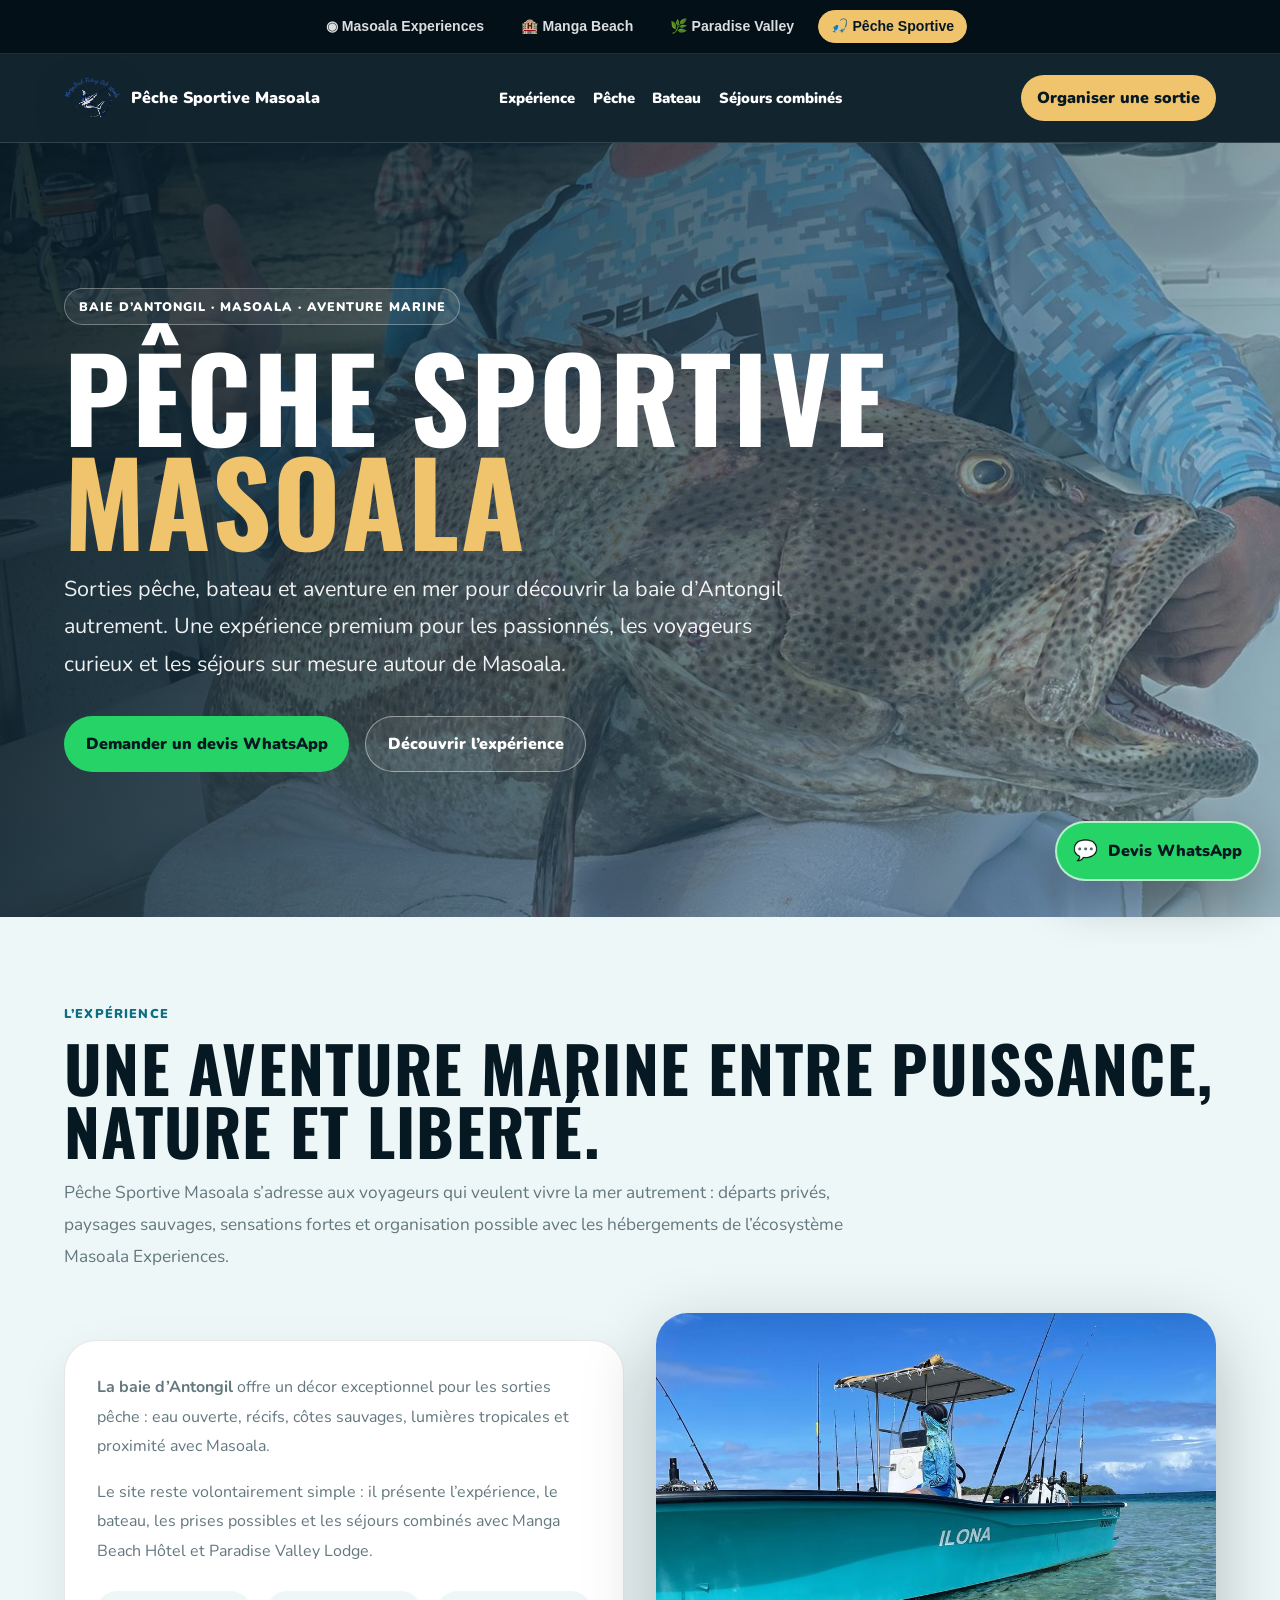
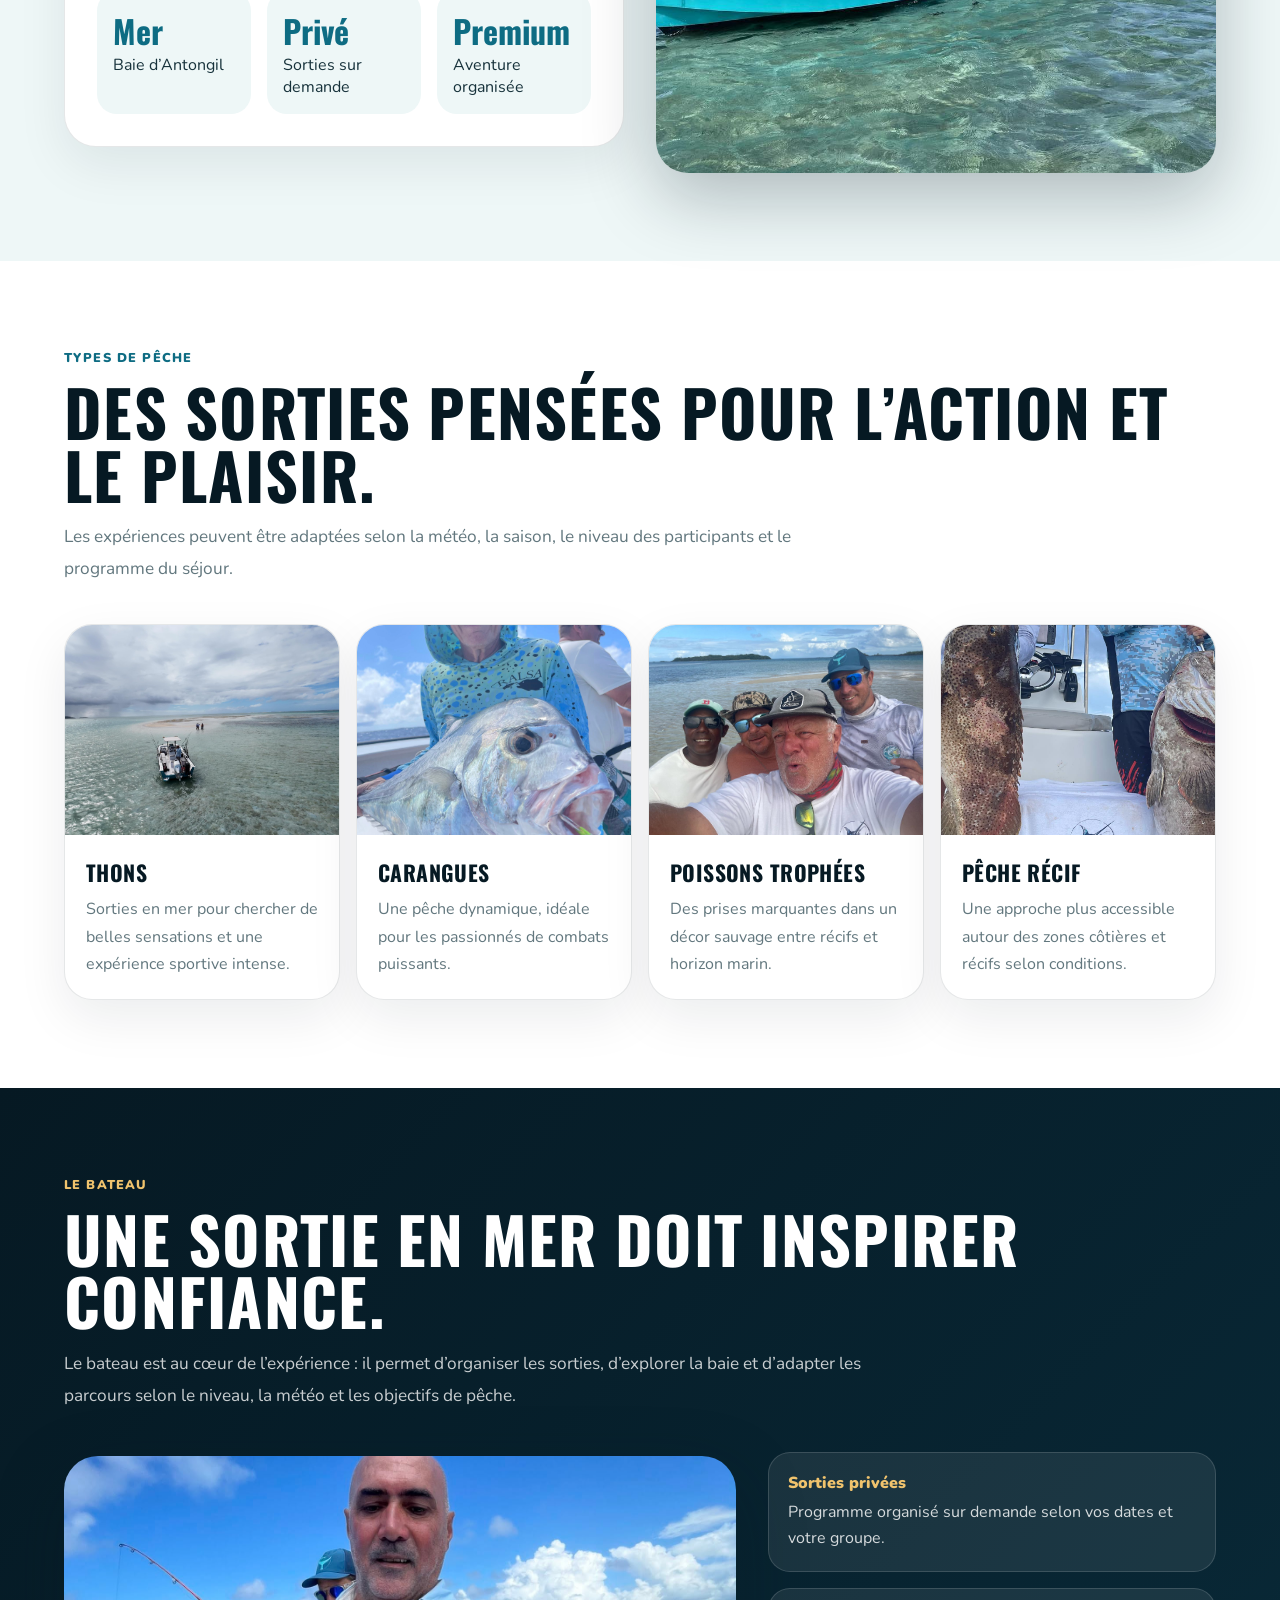
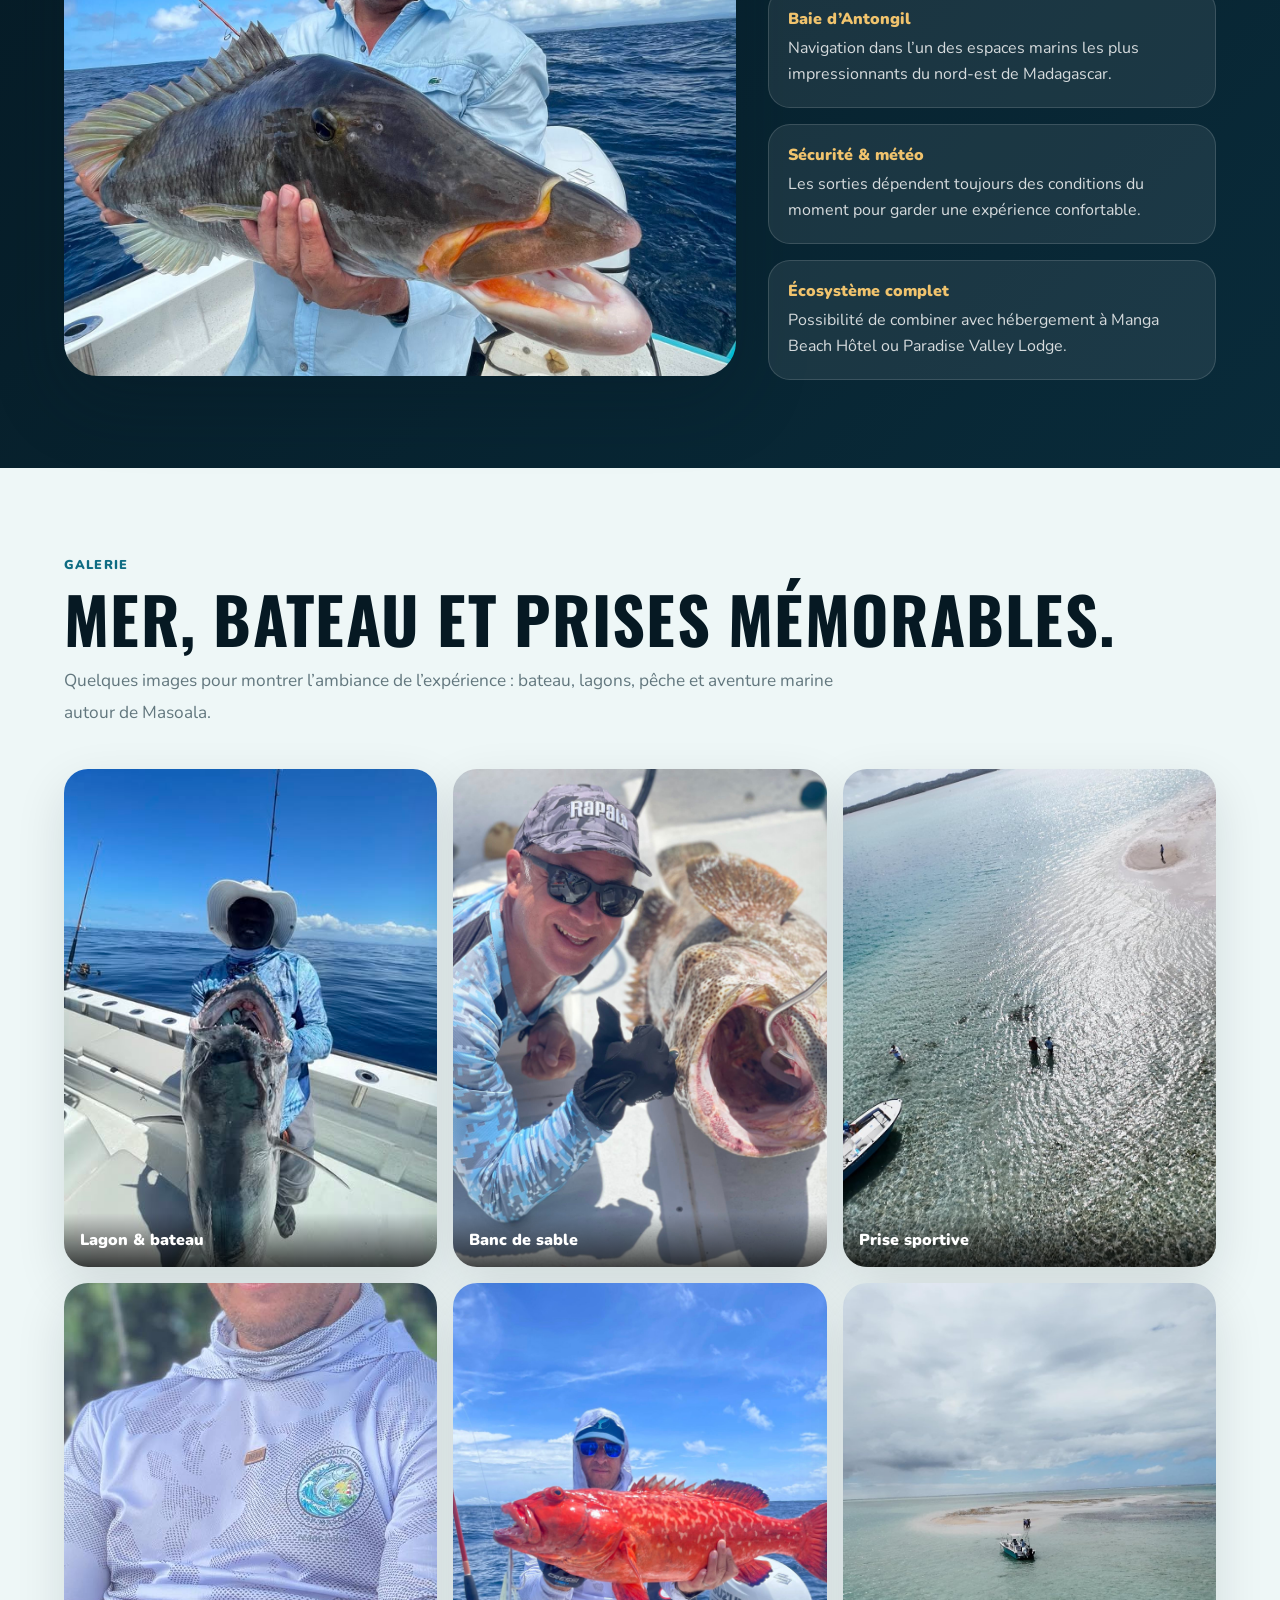
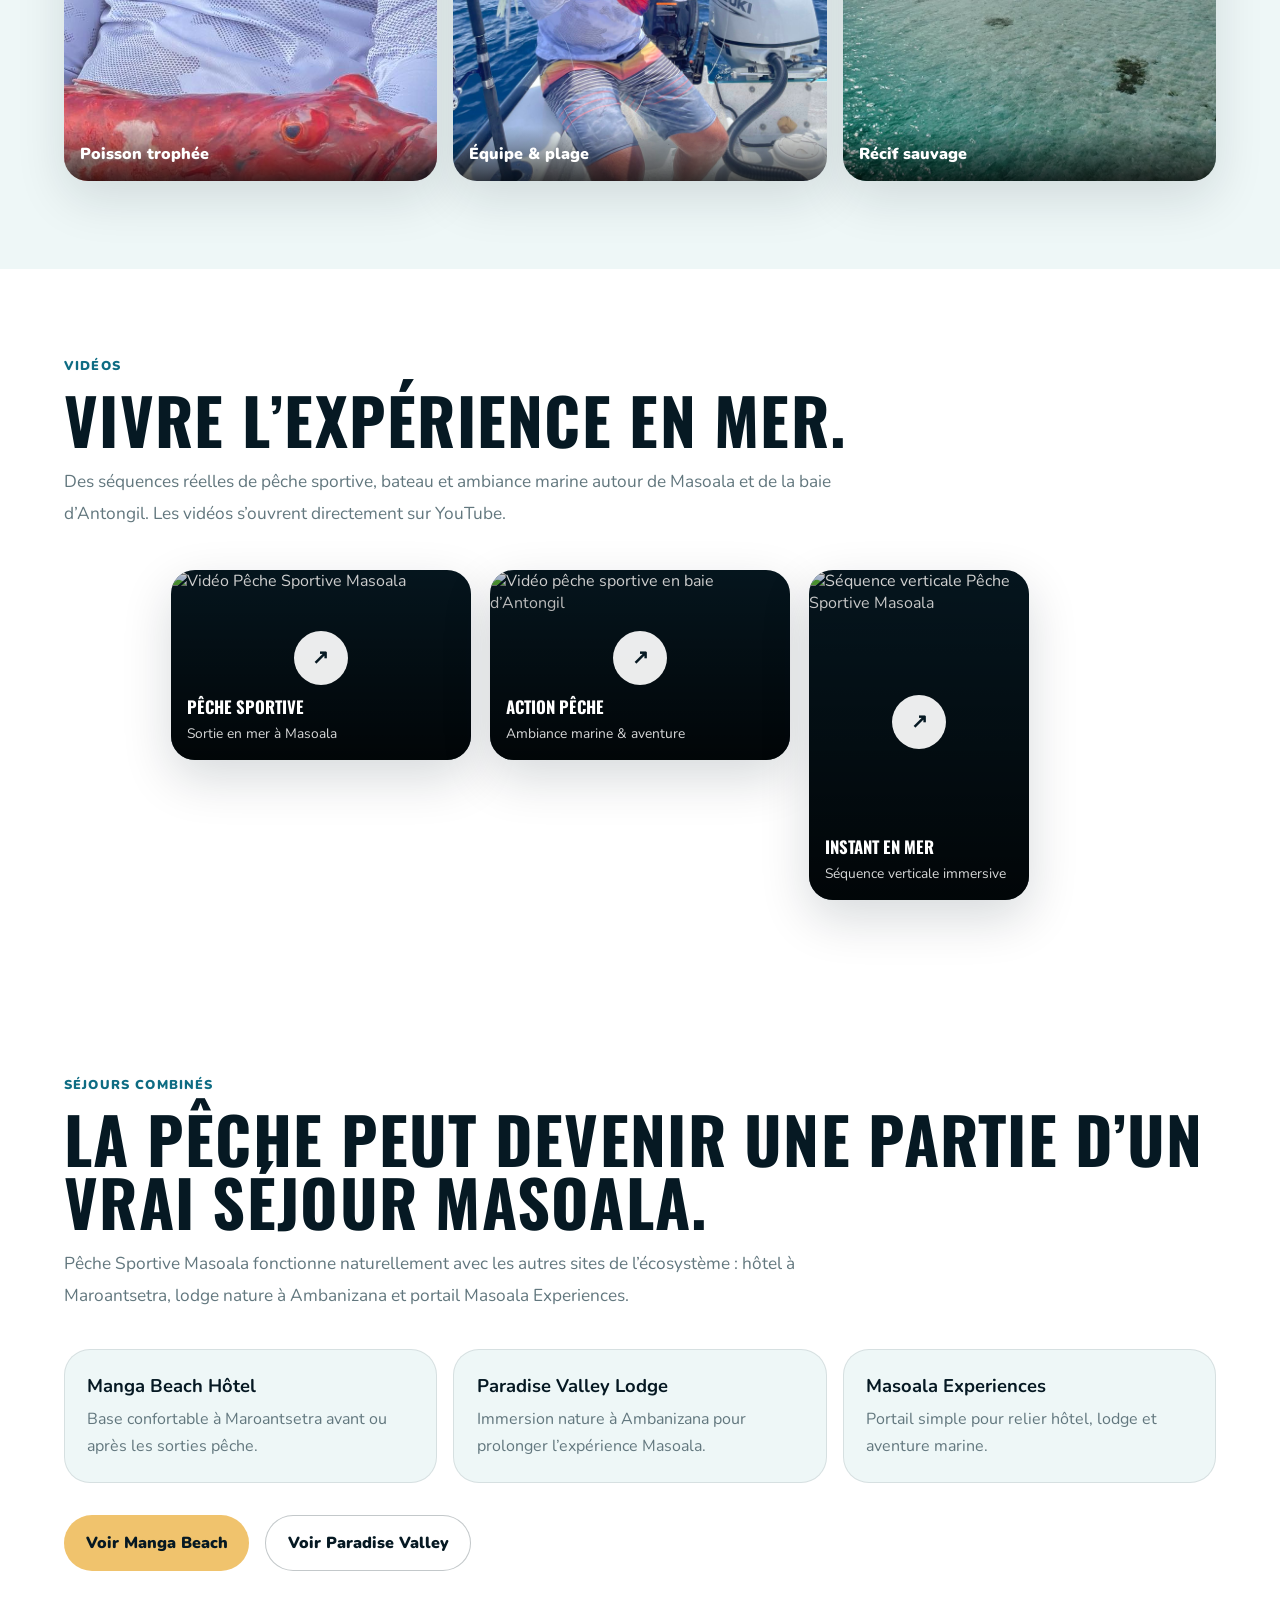
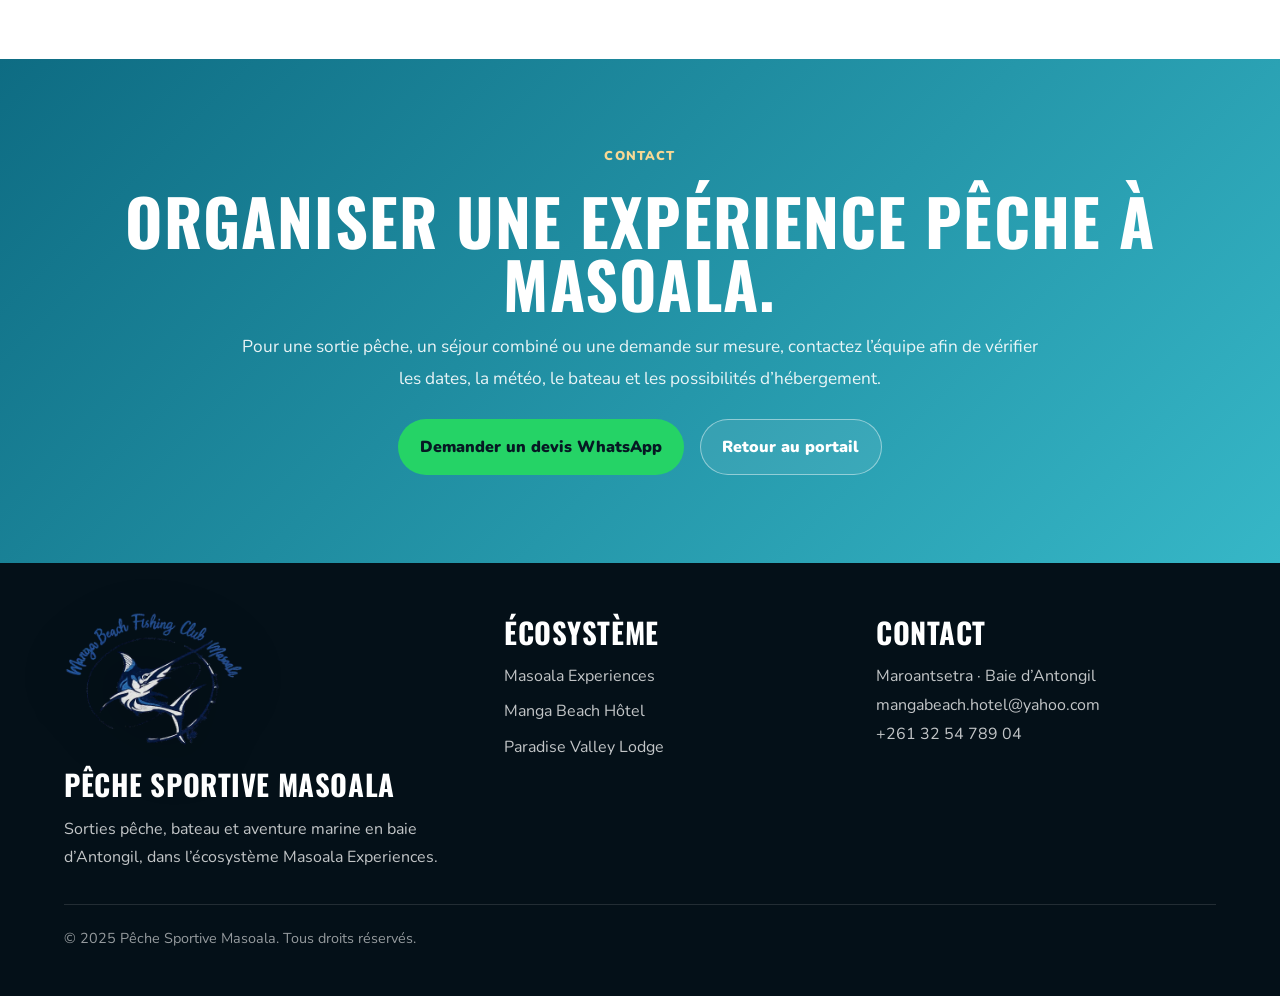
==== index.html @ 1b3978cf "Add files via upload" ====
<!DOCTYPE html> <html lang="fr"> <head> <meta charset="UTF-8" /> <meta name="viewport" content="width=device-width, initial-scale=1.0" /> <title>Pêche Sportive Masoala | Sorties pêche premium en baie d’Antongil</title> <meta name="description" content="Pêche Sportive Masoala propose des sorties pêche premium en baie d’Antongil : bateau, aventure marine, pêche sportive, séjours combinés avec Manga Beach Hôtel et Paradise Valley Lodge." /> <meta name="keywords" content="pêche sportive Masoala, pêche Madagascar, baie d'Antongil, Maroantsetra, sortie pêche, bateau, pêche premium" /> <meta name="robots" content="index, follow" /> <meta property="og:title" content="Pêche Sportive Masoala | Sorties pêche premium en baie d’Antongil" /> <meta property="og:description" content="Sorties pêche, bateau et aventure marine autour de Masoala, Maroantsetra et la baie d’Antongil." /> <meta property="og:type" content="website" /> <link rel="preconnect" href="https://fonts.googleapis.com"> <link rel="preconnect" href="https://fonts.gstatic.com" crossorigin> <link href="https://fonts.googleapis.com/css2?family=Oswald:wght@500;600;700&family=Nunito:wght@400;600;700;800;900&display=swap" rel="stylesheet"> <style>:root{--deep:#061923;--navy:#092b3a;--ocean:#0e6c83;--cyan:#36b7c7;--sand:#f0c36d;--sun:#ff9d4d;--white:#fff;--text:#17323b;--muted:#62777e;--line:rgba(255,255,255,.14);--shadow:0 24px 70px rgba(6,25,35,.28);}*{box-sizing:border-box;margin:0;padding:0}html{scroll-behavior:smooth}body{font-family:'Nunito',sans-serif;background:#eef7f7;color:var(--text);overflow-x:hidden}a{text-decoration:none;color:inherit}img{max-width:100%;display:block}.topbar{display:flex;justify-content:center;gap:.7rem;flex-wrap:wrap;padding:.65rem 1rem;background:#041018;color:#fff;font-size:.88rem}.topbar a{opacity:.92}nav{position:sticky;top:0;z-index:50;display:flex;justify-content:space-between;align-items:center;padding:1rem 5vw;background:rgba(6,25,35,.95);backdrop-filter:blur(14px);color:#fff;border-bottom:1px solid var(--line)}.brand{display:flex;align-items:center;gap:.7rem;font-weight:900}.brand-mark{width:42px;height:42px;border-radius:16px;display:grid;place-items:center;background:linear-gradient(135deg,var(--sand),var(--sun));color:var(--deep);font-family:'Oswald',sans-serif;font-weight:700}.nav-links{display:flex;gap:1.1rem;align-items:center;font-weight:900;font-size:.92rem}.nav-cta{padding:.75rem 1rem;border-radius:999px;background:var(--sand);color:var(--deep);font-weight:900}.hero{min-height:86vh;display:flex;align-items:center;padding:7rem 5vw;color:#fff;background:linear-gradient(110deg,rgba(6,25,35,.92),rgba(9,43,58,.64),rgba(14,108,131,.22)),url('assets/images/hero-trophy.jpg') center/cover no-repeat}.hero-content{max-width:940px}.kicker{display:inline-flex;padding:.55rem .85rem;border:1px solid rgba(255,255,255,.32);border-radius:999px;background:rgba(255,255,255,.08);font-weight:900;text-transform:uppercase;letter-spacing:.08em;font-size:.78rem;margin-bottom:1.2rem}h1,h2,h3{font-family:'Oswald',sans-serif;text-transform:uppercase;letter-spacing:.02em}h1{font-size:clamp(3.4rem,9vw,8rem);line-height:.9;margin-bottom:1.2rem}h1 span{color:var(--sand)}.hero p{font-size:clamp(1.05rem,2vw,1.35rem);max-width:760px;line-height:1.75;color:rgba(255,255,255,.92);margin-bottom:2rem}.actions{display:flex;gap:1rem;flex-wrap:wrap}.btn{display:inline-flex;align-items:center;justify-content:center;padding:1rem 1.35rem;border-radius:999px;font-weight:900}.btn-primary{background:var(--sand);color:var(--deep)}.btn-secondary{border:1px solid rgba(255,255,255,.45);color:#fff;background:rgba(255,255,255,.08)}section{padding:5.5rem 5vw}.section-inner{max-width:1180px;margin:0 auto}.eyebrow{font-weight:900;text-transform:uppercase;letter-spacing:.09em;color:var(--ocean);font-size:.8rem;margin-bottom:.8rem}h2{font-size:clamp(2.3rem,5vw,4.8rem);line-height:.98;color:var(--deep);margin-bottom:1rem}.lead{max-width:820px;color:var(--muted);font-size:1.08rem;line-height:1.85}.split{display:grid;grid-template-columns:1fr 1fr;gap:2rem;align-items:center;margin-top:2.5rem}.split img{border-radius:32px;box-shadow:var(--shadow);height:460px;width:100%;object-fit:cover}.panel{background:#fff;border:1px solid rgba(6,25,35,.10);border-radius:32px;padding:2rem;box-shadow:0 18px 50px rgba(6,25,35,.08)}.panel p{color:var(--muted);line-height:1.85;margin-bottom:1rem}.stats{display:grid;grid-template-columns:repeat(3,1fr);gap:1rem;margin-top:1.5rem}.stat{padding:1rem;border-radius:20px;background:#eef7f7}.stat strong{display:block;font-family:'Oswald';font-size:2rem;color:var(--ocean)}.cards{display:grid;grid-template-columns:repeat(4,1fr);gap:1rem;margin-top:2.4rem}.card{background:#fff;border-radius:28px;overflow:hidden;border:1px solid rgba(6,25,35,.10);box-shadow:0 18px 50px rgba(6,25,35,.08)}.card img{height:210px;width:100%;object-fit:cover}.card-content{padding:1.3rem}.card h3{font-size:1.35rem;color:var(--deep);margin-bottom:.55rem}.card p{line-height:1.7;color:var(--muted)}.boat-section{background:linear-gradient(135deg,var(--deep),var(--navy));color:#fff}.boat-section h2{color:#fff}.boat-section .eyebrow{color:var(--sand)}.boat-section .lead{color:rgba(255,255,255,.78)}.boat-grid{display:grid;grid-template-columns:1.2fr .8fr;gap:2rem;align-items:center;margin-top:2.5rem}.boat-grid img{height:520px;width:100%;object-fit:cover;border-radius:34px;box-shadow:var(--shadow)}.boat-list{display:grid;gap:1rem}.boat-item{padding:1.2rem;border-radius:22px;background:rgba(255,255,255,.08);border:1px solid rgba(255,255,255,.14)}.boat-item strong{display:block;color:var(--sand);font-weight:900;margin-bottom:.3rem}.boat-item span{color:rgba(255,255,255,.82);line-height:1.65}.gallery{display:grid;grid-template-columns:repeat(3,1fr);gap:1rem;margin-top:2.5rem}.gallery a{position:relative;border-radius:24px;overflow:hidden;min-height:270px;box-shadow:0 18px 50px rgba(6,25,35,.12)}.gallery img{width:100%;height:100%;object-fit:cover;transition:.45s}.gallery a:hover img{transform:scale(1.06)}.gallery span{position:absolute;left:0;right:0;bottom:0;padding:1rem;background:linear-gradient(transparent,rgba(0,0,0,.72));color:#fff;font-weight:900}.combo{background:#fff}.combo-grid{display:grid;grid-template-columns:repeat(3,1fr);gap:1rem;margin-top:2.3rem}.combo-card{padding:1.4rem;border:1px solid rgba(6,25,35,.10);border-radius:26px;background:#eef7f7}.combo-card strong{display:block;font-size:1.15rem;color:var(--deep);margin-bottom:.5rem}.combo-card p{line-height:1.7;color:var(--muted)}.final-cta{background:linear-gradient(135deg,var(--ocean),var(--cyan));text-align:center;color:#fff}.final-cta h2{color:#fff}.final-cta p{margin:0 auto 1.5rem;color:rgba(255,255,255,.9)}footer{background:#041018;color:#fff;padding:3rem 5vw}.footer-inner{max-width:1180px;margin:0 auto;display:grid;grid-template-columns:1.2fr 1fr 1fr;gap:2rem}footer h3{font-size:1.8rem;margin-bottom:.6rem}footer p,footer a{color:rgba(255,255,255,.76);line-height:1.8}.footer-links{display:grid;gap:.4rem}.copyright{max-width:1180px;margin:2rem auto 0;padding-top:1.4rem;border-top:1px solid rgba(255,255,255,.12);color:rgba(255,255,255,.58);font-size:.9rem}@media(max-width:1000px){.nav-links{display:none}.hero{padding:5rem 1.2rem;min-height:76vh}section{padding:4rem 1.2rem}.split,.boat-grid,.cards,.gallery,.combo-grid,.footer-inner{grid-template-columns:1fr}.cards{gap:1.2rem}.split img,.boat-grid img{height:340px}.stats{grid-template-columns:1fr}.topbar{font-size:.8rem}}.lightbox{position:fixed;inset:0;z-index:9999;display:none;align-items:center;justify-content:center;background:rgba(3,12,18,.92);padding:1.2rem}.lightbox.open{display:flex}.lightbox-content{position:relative;max-width:min(1100px,94vw);max-height:88vh;display:grid;gap:.8rem;text-align:center;color:#fff}.lightbox img{max-width:100%;max-height:78vh;object-fit:contain;border-radius:18px;box-shadow:0 24px 80px rgba(0,0,0,.45)}.lightbox-caption{font-weight:800;color:rgba(255,255,255,.88)}.lightbox-btn{position:absolute;border:0;border-radius:999px;background:rgba(255,255,255,.13);color:#fff;width:48px;height:48px;font-size:1.5rem;font-weight:900;cursor:pointer;backdrop-filter:blur(10px);display:grid;place-items:center;transition:.2s}.lightbox-btn:hover{background:rgba(255,255,255,.24);transform:scale(1.04)}.lightbox-close{top:1rem;right:1rem}.lightbox-prev{left:1rem;top:50%;transform:translateY(-50%)}.lightbox-next{right:1rem;top:50%;transform:translateY(-50%)}.lightbox-prev:hover,.lightbox-next:hover{transform:translateY(-50%) scale(1.04)}@media(max-width:700px){.lightbox{padding:.8rem}.lightbox img{max-height:70vh;border-radius:14px}.lightbox-btn{width:42px;height:42px;font-size:1.25rem}.lightbox-prev{left:.55rem}.lightbox-next{right:.55rem}.lightbox-close{top:.55rem;right:.55rem}}.whatsapp-float{position:fixed;right:1.2rem;bottom:1.2rem;z-index:9998;display:inline-flex;align-items:center;gap:.6rem;padding:.9rem 1.05rem;border-radius:999px;background:#25D366;color:#061923;font-weight:900;box-shadow:0 18px 50px rgba(0,0,0,.28);border:2px solid rgba(255,255,255,.65);transition:.2s;}.whatsapp-float:hover{transform:translateY(-3px);box-shadow:0 24px 70px rgba(0,0,0,.34)}.whatsapp-float .wa-icon{font-size:1.25rem}.whatsapp-cta{background:#25D366!important;color:#061923!important;border-color:#25D366!important;}@media(max-width:700px){.whatsapp-float{left:1rem;right:1rem;bottom:1rem;justify-content:center}}.ecosystem-nav{position:relative;z-index:9999;display:flex;justify-content:center;align-items:center;gap:.65rem;flex-wrap:wrap;padding:.62rem 1rem;background:#041018;color:#fff;font-family:Arial,sans-serif;font-size:.88rem;line-height:1.2;border-bottom:1px solid rgba(255,255,255,.12)}.ecosystem-nav a{display:inline-flex;align-items:center;gap:.35rem;padding:.45rem .75rem;border-radius:999px;color:rgba(255,255,255,.86);text-decoration:none;font-weight:800;border:1px solid transparent;transition:.2s}.ecosystem-nav a:hover{background:rgba(255,255,255,.10);color:#fff}.ecosystem-nav a.active{background:#f0c36d;color:#061923;border-color:#f0c36d}@media(max-width:720px){.ecosystem-nav{justify-content:flex-start;overflow-x:auto;flex-wrap:nowrap;padding:.58rem .8rem}.ecosystem-nav a{white-space:nowrap;font-size:.82rem}}.video-section-clean{background:#fff}.video-grid-clean{display:grid;grid-template-columns:repeat(3,minmax(0,300px));justify-content:center;gap:1.2rem;margin-top:2.5rem}.video-card-clean{position:relative;display:block;width:100%;max-width:300px;height:190px;border-radius:24px;overflow:hidden;background:#061923;box-shadow:0 18px 50px rgba(6,25,35,.16);text-decoration:none;color:#fff}.video-card-clean img{width:100%;height:100%;object-fit:cover;display:block;transition:.35s}.video-card-clean:hover img{transform:scale(1.04)}.video-card-clean::after{content:"";position:absolute;inset:0;background:linear-gradient(to top,rgba(0,0,0,.78),rgba(0,0,0,.16))}.video-card-clean .play{position:absolute;left:50%;top:46%;transform:translate(-50%,-50%);z-index:2;width:54px;height:54px;border-radius:999px;background:rgba(255,255,255,.92);color:#061923;display:grid;place-items:center;font-size:1.25rem;font-weight:900}.video-card-clean .caption{position:absolute;left:0;right:0;bottom:0;z-index:2;padding:1rem;color:#fff}.video-card-clean .caption strong{display:block;font-family:'Oswald',sans-serif;text-transform:uppercase;font-size:1.05rem;margin-bottom:.2rem}.video-card-clean .caption span{color:rgba(255,255,255,.84);font-size:.86rem}.video-card-clean.vertical{max-width:220px;height:330px}@media(max-width:900px){.video-grid-clean{grid-template-columns:1fr;justify-items:center}.video-card-clean{width:min(100%,320px);height:200px}.video-card-clean.vertical{width:min(100%,220px);height:330px}}
/* Peche Sportive logo integration */
.peche-logo-nav{
  width:56px;
  height:56px;
  object-fit:contain;
  display:block;
  flex-shrink:0;
  filter:drop-shadow(0 10px 22px rgba(0,0,0,.34));
}
.peche-footer-logo{
  width:180px;
  max-width:100%;
  height:auto;
  object-fit:contain;
  display:block;
  margin:0 0 1rem;
  filter:drop-shadow(0 12px 26px rgba(0,0,0,.28));
}
@media(max-width:700px){
  .peche-logo-nav{width:48px;height:48px}
  .peche-footer-logo{width:150px}
}

</style> <script async src="https://www.googletagmanager.com/gtag/js?id=G-XXXXXXXXXX"></script><script>window.dataLayer=window.dataLayer||[];function gtag(){dataLayer.push(arguments);}gtag('js',new Date());gtag('config','G-XXXXXXXXXX');</script><meta property="og:image" content="https://peche-sportive-masoala.vercel.app/assets/images/hero-boat.jpg"/><meta property="og:image:width" content="1200"/><meta property="og:image:height" content="630"/><meta property="og:url" content="https://peche-sportive-masoala.vercel.app/"/><link rel="canonical" href="https://peche-sportive-masoala.vercel.app/"/><script type="application/ld+json">
{"@context":"https://schema.org","@type":"SportsActivityLocation","name":"Pêche Sportive Masoala","description":"Sorties pêche premium en baie d'Antongil à bord du bateau Ilona — pêche au gros, jigging, popping autour de la péninsule de Masoala, Madagascar","url":"https://peche-sportive-masoala.vercel.app","image":"https://peche-sportive-masoala.vercel.app/assets/images/hero-boat.jpg","address":{"@type":"PostalAddress","addressLocality":"Maroantsetra","addressRegion":"Analanjirofo","addressCountry":"MG"},"geo":{"@type":"GeoCoordinates","latitude":-15.4414,"longitude":49.7416},"sport":"Pêche sportive","priceRange":"€€€","amenityFeature":[{"@type":"LocationFeatureSpecification","name":"Bateau Ilona équipé"},{"@type":"LocationFeatureSpecification","name":"Guide expert"},{"@type":"LocationFeatureSpecification","name":"Matériel fourni"},{"@type":"LocationFeatureSpecification","name":"Transferts inclus"}]}
</script>
  <link rel="icon" href="favicon.ico">
  <link rel="apple-touch-icon" href="assets/peche-sportive-icon-512.png">
</head> <body> <div class="ecosystem-nav" aria-label="Navigation écosystème Masoala"> <a href="https://masoala-experiences.vercel.app/">◉ Masoala Experiences</a> <a href="https://manga-beach-hotel.vercel.app/">🏨 Manga Beach</a> <a href="https://paradise-valley-lodge.vercel.app/">🌿 Paradise Valley</a> <a href="https://peche-sportive-masoala.vercel.app/" class="active">🎣 Pêche Sportive</a> </div> <nav> <a class="brand" href="index.html" aria-label="Pêche Sportive Masoala accueil"> <img class="peche-logo-nav" src="assets/peche-sportive-logo-small.webp" alt="Logo Pêche Sportive Masoala"><span>Pêche Sportive Masoala</span> </a> <div class="nav-links"> <a href="#experience">Expérience</a> <a href="#peche">Pêche</a> <a href="#bateau">Bateau</a> <a href="#sejours">Séjours combinés</a> </div> <a class="nav-cta" href="#contact">Organiser une sortie</a> </nav> <header class="hero"> <div class="hero-content"> <span class="kicker">Baie d’Antongil · Masoala · Aventure marine</span> <h1>Pêche Sportive <span>Masoala</span></h1> <p>Sorties pêche, bateau et aventure en mer pour découvrir la baie d’Antongil autrement. Une expérience premium pour les passionnés, les voyageurs curieux et les séjours sur mesure autour de Masoala.</p> <div class="actions"> <a class="btn whatsapp-cta" href="https://wa.me/262639698604?text=Bonjour%2C%20je%20souhaite%20avoir%20des%20informations%20et%20un%20devis%20pour%20une%20sortie%20P%C3%AAche%20Sportive%20Masoala." target="_blank" rel="noopener">Demander un devis WhatsApp</a> <a class="btn btn-secondary" href="#experience">Découvrir l’expérience</a> </div> </div> </header> <main> <section id="experience"> <div class="section-inner"> <p class="eyebrow">L’expérience</p> <h2>Une aventure marine entre puissance, nature et liberté.</h2> <p class="lead">Pêche Sportive Masoala s’adresse aux voyageurs qui veulent vivre la mer autrement : départs privés, paysages sauvages, sensations fortes et organisation possible avec les hébergements de l’écosystème Masoala Experiences.</p> <div class="split"> <div class="panel"> <p><strong>La baie d’Antongil</strong> offre un décor exceptionnel pour les sorties pêche : eau ouverte, récifs, côtes sauvages, lumières tropicales et proximité avec Masoala.</p> <p>Le site reste volontairement simple : il présente l’expérience, le bateau, les prises possibles et les séjours combinés avec Manga Beach Hôtel et Paradise Valley Lodge.</p> <div class="stats"> <div class="stat"><strong>Mer</strong><span>Baie d’Antongil</span></div> <div class="stat"><strong>Privé</strong><span>Sorties sur demande</span></div> <div class="stat"><strong>Premium</strong><span>Aventure organisée</span></div> </div> </div> <img src="assets/images/hero-boat.jpg" alt="Bateau de pêche sportive à Masoala"> </div> </div> </section> <section id="peche" style="background:#fff"> <div class="section-inner"> <p class="eyebrow">Types de pêche</p> <h2>Des sorties pensées pour l’action et le plaisir.</h2> <p class="lead">Les expériences peuvent être adaptées selon la météo, la saison, le niveau des participants et le programme du séjour.</p> <div class="cards"> <article class="card"><img src="assets/images/catch-tuna.jpg" alt="Thon pêché à Masoala"><div class="card-content"><h3>Thons</h3><p>Sorties en mer pour chercher de belles sensations et une expérience sportive intense.</p></div></article> <article class="card"><img src="assets/images/catch-silver-trevally.jpg" alt="Carangue argentée"><div class="card-content"><h3>Carangues</h3><p>Une pêche dynamique, idéale pour les passionnés de combats puissants.</p></div></article> <article class="card"><img src="assets/images/catch-red-trophy.jpg" alt="Poisson trophée rouge"><div class="card-content"><h3>Poissons trophées</h3><p>Des prises marquantes dans un décor sauvage entre récifs et horizon marin.</p></div></article> <article class="card"><img src="assets/images/catch-double-grouper.jpg" alt="Mérous pêchés en baie d'Antongil"><div class="card-content"><h3>Pêche récif</h3><p>Une approche plus accessible autour des zones côtières et récifs selon conditions.</p></div></article> </div> </div> </section> <section id="bateau" class="boat-section"> <div class="section-inner"> <p class="eyebrow">Le bateau</p> <h2>Une sortie en mer doit inspirer confiance.</h2> <p class="lead">Le bateau est au cœur de l’expérience : il permet d’organiser les sorties, d’explorer la baie et d’adapter les parcours selon le niveau, la météo et les objectifs de pêche.</p> <div class="boat-grid"> <img src="assets/images/boat-ilona.jpg" alt="Bateau Ilona pour pêche sportive"> <div class="boat-list"> <div class="boat-item"><strong>Sorties privées</strong><span>Programme organisé sur demande selon vos dates et votre groupe.</span></div> <div class="boat-item"><strong>Baie d’Antongil</strong><span>Navigation dans l’un des espaces marins les plus impressionnants du nord-est de Madagascar.</span></div> <div class="boat-item"><strong>Sécurité & météo</strong><span>Les sorties dépendent toujours des conditions du moment pour garder une expérience confortable.</span></div> <div class="boat-item"><strong>Écosystème complet</strong><span>Possibilité de combiner avec hébergement à Manga Beach Hôtel ou Paradise Valley Lodge.</span></div> </div> </div> </div> </section> <section> <div class="section-inner"> <p class="eyebrow">Galerie</p> <h2>Mer, bateau et prises mémorables.</h2> <p class="lead">Quelques images pour montrer l’ambiance de l’expérience : bateau, lagons, pêche et aventure marine autour de Masoala.</p> <div class="gallery"> <a href="assets/images/aerial-lagoon-boat.jpg"><img src="assets/images/aerial-lagoon-boat.jpg" alt="Bateau sur lagon"><span>Lagon & bateau</span></a> <a href="assets/images/aerial-sandbank.jpg"><img src="assets/images/aerial-sandbank.jpg" alt="Banc de sable"><span>Banc de sable</span></a> <a href="assets/images/catch-open-mouth.jpg"><img src="assets/images/catch-open-mouth.jpg" alt="Prise de pêche sportive"><span>Prise sportive</span></a> <a href="assets/images/catch-red-grouper-close.jpg"><img src="assets/images/catch-red-grouper-close.jpg" alt="Mérou rouge"><span>Poisson trophée</span></a> <a href="assets/images/team-beach.jpg"><img src="assets/images/team-beach.jpg" alt="Équipe sur la plage"><span>Équipe & plage</span></a> <a href="assets/images/aerial-wide-reef.jpg"><img src="assets/images/aerial-wide-reef.jpg" alt="Récif vu du ciel"><span>Récif sauvage</span></a> </div> </div> </section> <section id="videos" class="video-section-clean"> <div class="section-inner"> <p class="eyebrow">Vidéos</p> <h2>Vivre l’expérience en mer.</h2> <p class="lead">Des séquences réelles de pêche sportive, bateau et ambiance marine autour de Masoala et de la baie d’Antongil. Les vidéos s’ouvrent directement sur YouTube.</p> <div class="video-grid-clean"> <a class="video-card-clean" href="https://youtu.be/xO0m_VlLsds" target="_blank" rel="noopener" aria-label="Voir la vidéo pêche sportive Masoala sur YouTube"> <img src="https://img.youtube.com/vi/xO0m_VlLsds/hqdefault.jpg" alt="Vidéo Pêche Sportive Masoala"> <span class="play">↗</span> <span class="caption"><strong>Pêche Sportive</strong><span>Sortie en mer à Masoala</span></span> </a> <a class="video-card-clean" href="https://youtu.be/v1AvfbNLXkw" target="_blank" rel="noopener" aria-label="Voir la vidéo pêche sportive sur YouTube"> <img src="https://img.youtube.com/vi/v1AvfbNLXkw/hqdefault.jpg" alt="Vidéo pêche sportive en baie d’Antongil"> <span class="play">↗</span> <span class="caption"><strong>Action pêche</strong><span>Ambiance marine & aventure</span></span> </a> <a class="video-card-clean vertical" href="https://youtube.com/shorts/WHjOj5uccRE" target="_blank" rel="noopener" aria-label="Voir la séquence verticale en mer sur YouTube"> <img src="https://img.youtube.com/vi/WHjOj5uccRE/hqdefault.jpg" alt="Séquence verticale Pêche Sportive Masoala"> <span class="play">↗</span> <span class="caption"><strong>Instant en mer</strong><span>Séquence verticale immersive</span></span> </a> </div> </div> </section> <section id="sejours" class="combo"> <div class="section-inner"> <p class="eyebrow">Séjours combinés</p> <h2>La pêche peut devenir une partie d’un vrai séjour Masoala.</h2> <p class="lead">Pêche Sportive Masoala fonctionne naturellement avec les autres sites de l’écosystème : hôtel à Maroantsetra, lodge nature à Ambanizana et portail Masoala Experiences.</p> <div class="combo-grid"> <div class="combo-card"><strong>Manga Beach Hôtel</strong><p>Base confortable à Maroantsetra avant ou après les sorties pêche.</p></div> <div class="combo-card"><strong>Paradise Valley Lodge</strong><p>Immersion nature à Ambanizana pour prolonger l’expérience Masoala.</p></div> <div class="combo-card"><strong>Masoala Experiences</strong><p>Portail simple pour relier hôtel, lodge et aventure marine.</p></div> </div> <div class="actions" style="margin-top:2rem"> <a class="btn btn-primary" href="https://manga-beach-hotel.vercel.app/">Voir Manga Beach</a> <a class="btn btn-secondary" style="color:var(--deep);border-color:rgba(6,25,35,.24)" href="https://paradise-valley-lodge.vercel.app/">Voir Paradise Valley</a> </div> </div> </section> <section id="contact" class="final-cta"> <div class="section-inner"> <p class="eyebrow" style="color:#f8d894">Contact</p> <h2>Organiser une expérience pêche à Masoala.</h2> <p class="lead">Pour une sortie pêche, un séjour combiné ou une demande sur mesure, contactez l’équipe afin de vérifier les dates, la météo, le bateau et les possibilités d’hébergement.</p> <div class="actions" style="justify-content:center"> <a class="btn btn-primary whatsapp-cta" href="https://wa.me/262639698604?text=Bonjour%2C%20je%20souhaite%20avoir%20des%20informations%20et%20un%20devis%20pour%20une%20sortie%20P%C3%AAche%20Sportive%20Masoala." target="_blank" rel="noopener">Demander un devis WhatsApp</a> <a class="btn btn-secondary" href="https://masoala-experiences.vercel.app/">Retour au portail</a> </div> </div> </section> </main> <footer> <div class="footer-inner"> <div> <img class="peche-footer-logo" src="assets/peche-sportive-logo-small.webp" alt="Logo Pêche Sportive Masoala">
        <h3>Pêche Sportive Masoala</h3> <p>Sorties pêche, bateau et aventure marine en baie d’Antongil, dans l’écosystème Masoala Experiences.</p> </div> <div> <h3>Écosystème</h3> <div class="footer-links"> <a href="https://masoala-experiences.vercel.app/">Masoala Experiences</a> <a href="https://manga-beach-hotel.vercel.app/">Manga Beach Hôtel</a> <a href="https://paradise-valley-lodge.vercel.app/">Paradise Valley Lodge</a> </div> </div> <div> <h3>Contact</h3> <p>Maroantsetra · Baie d’Antongil<br>mangabeach.hotel@yahoo.com<br>+261 32 54 789 04</p> </div> </div> <div class="copyright">© 2025 Pêche Sportive Masoala. Tous droits réservés.</div> </footer> <div class="lightbox" id="galleryLightbox" aria-hidden="true" role="dialog" aria-label="Galerie photo agrandie"> <button class="lightbox-btn lightbox-close" type="button" aria-label="Fermer">×</button> <button class="lightbox-btn lightbox-prev" type="button" aria-label="Photo précédente">‹</button> <div class="lightbox-content"> <img id="lightboxImage" src="" alt=""> <div class="lightbox-caption" id="lightboxCaption"></div> </div> <button class="lightbox-btn lightbox-next" type="button" aria-label="Photo suivante">›</button> </div> <script>
(function(){
const items = Array.from(document.querySelectorAll('.gallery a'));
const lightbox = document.getElementById('galleryLightbox');
const image = document.getElementById('lightboxImage');
const caption = document.getElementById('lightboxCaption');
const closeBtn = lightbox ? lightbox.querySelector('.lightbox-close') : null;
const prevBtn = lightbox ? lightbox.querySelector('.lightbox-prev') : null;
const nextBtn = lightbox ? lightbox.querySelector('.lightbox-next') : null;
let currentIndex = 0;
function openLightbox(index){
if(!lightbox || !items.length) return;
currentIndex = index;
const link = items[currentIndex];
const img = link.querySelector('img');
const labelEl = link.querySelector('span');
const label = labelEl ? labelEl.textContent : (img ? img.alt : 'Photo');
image.src = link.getAttribute('href');
image.alt = img ? img.alt : label;
caption.textContent = label + ' · ' + (currentIndex + 1) + ' / ' + items.length;
lightbox.classList.add('open');
lightbox.setAttribute('aria-hidden','false');
document.body.style.overflow = 'hidden';
}
function closeLightbox(){
lightbox.classList.remove('open');
lightbox.setAttribute('aria-hidden','true');
document.body.style.overflow = '';
image.src = '';
}
function showNext(){ openLightbox((currentIndex + 1) % items.length); }
function showPrev(){ openLightbox((currentIndex - 1 + items.length) % items.length); }
items.forEach(function(item, index){
item.addEventListener('click', function(e){
e.preventDefault();
openLightbox(index);
});
});
if(closeBtn) closeBtn.addEventListener('click', closeLightbox);
if(nextBtn) nextBtn.addEventListener('click', showNext);
if(prevBtn) prevBtn.addEventListener('click', showPrev);
if(lightbox){
lightbox.addEventListener('click', function(e){
if(e.target === lightbox) closeLightbox();
});
}
document.addEventListener('keydown', function(e){
if(!lightbox || !lightbox.classList.contains('open')) return;
if(e.key === 'Escape') closeLightbox();
if(e.key === 'ArrowRight') showNext();
if(e.key === 'ArrowLeft') showPrev();
});
})();
</script> <a class="whatsapp-float" href="https://wa.me/262639698604?text=Bonjour%2C%20je%20souhaite%20avoir%20des%20informations%20et%20un%20devis%20pour%20une%20sortie%20P%C3%AAche%20Sportive%20Masoala." target="_blank" rel="noopener" aria-label="Demander un devis WhatsApp"> <span class="wa-icon">💬</span> <span>Devis WhatsApp</span> </a> </body> </html>
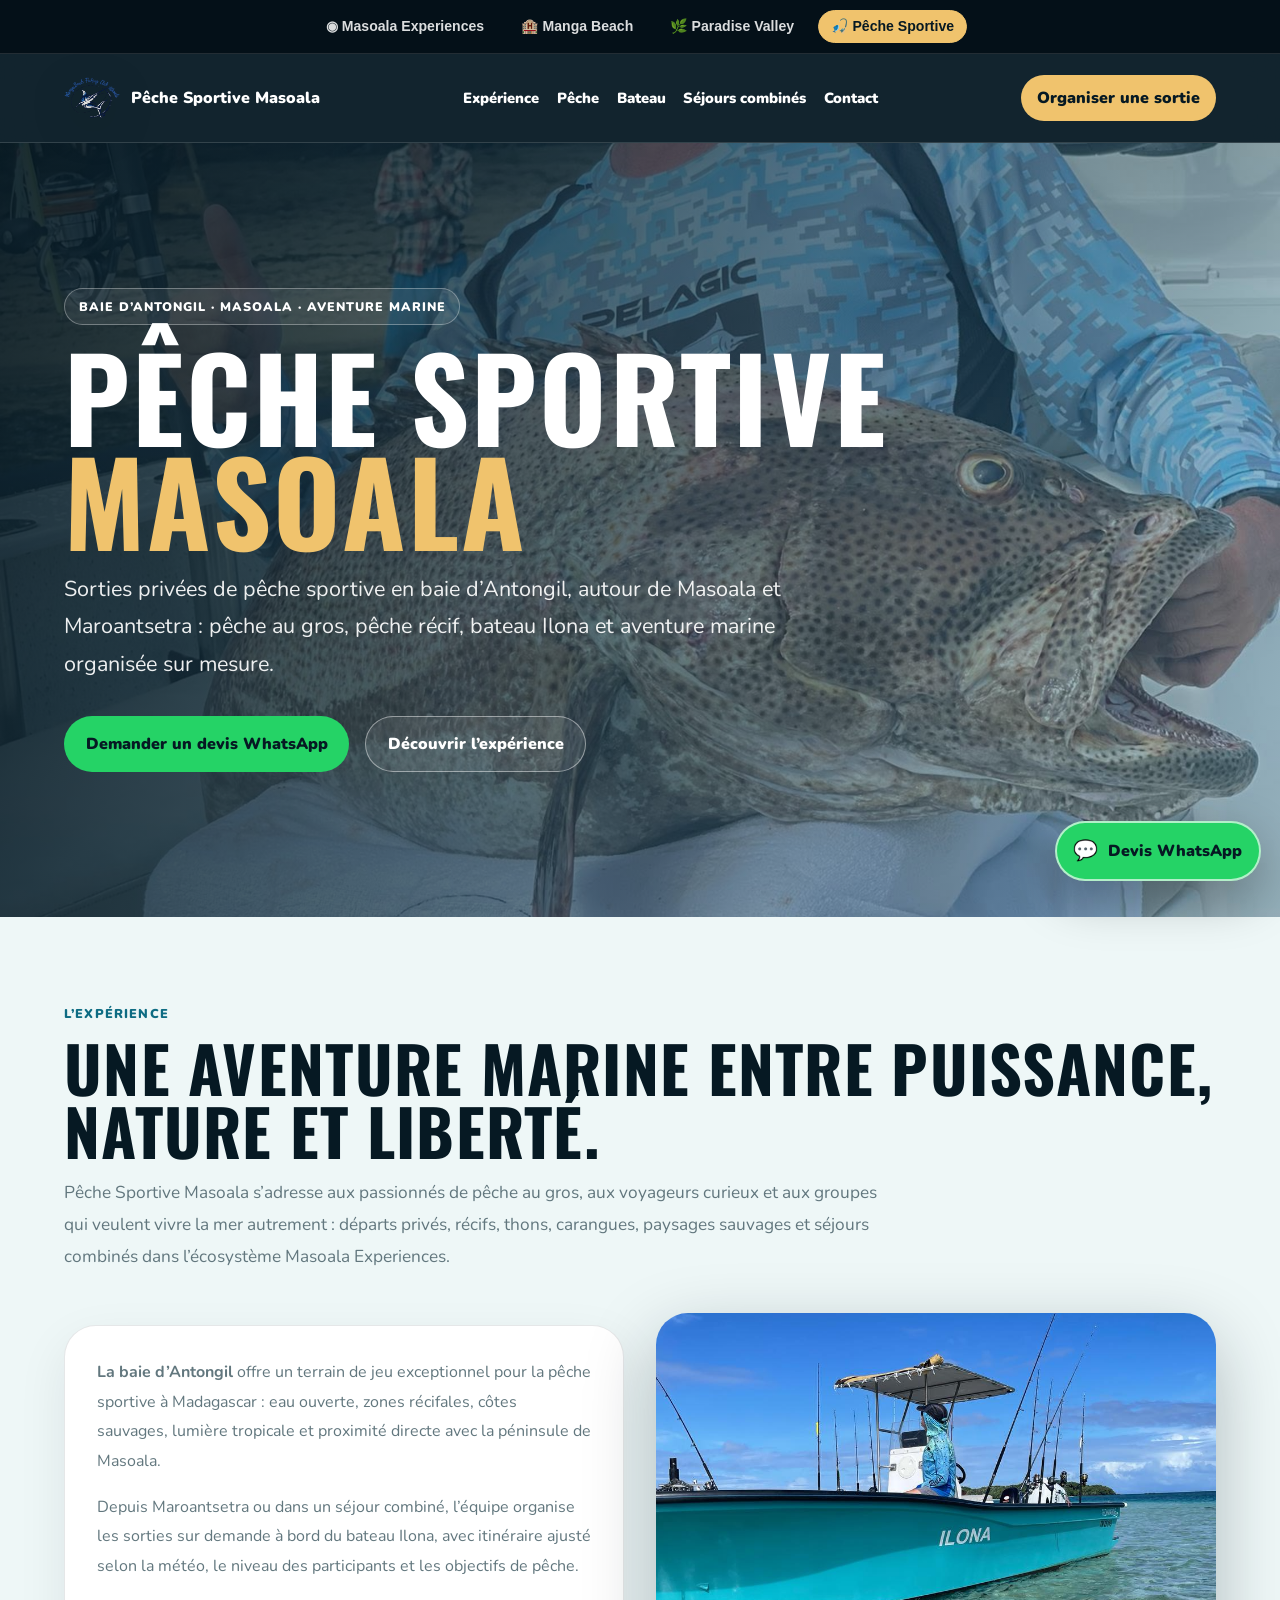
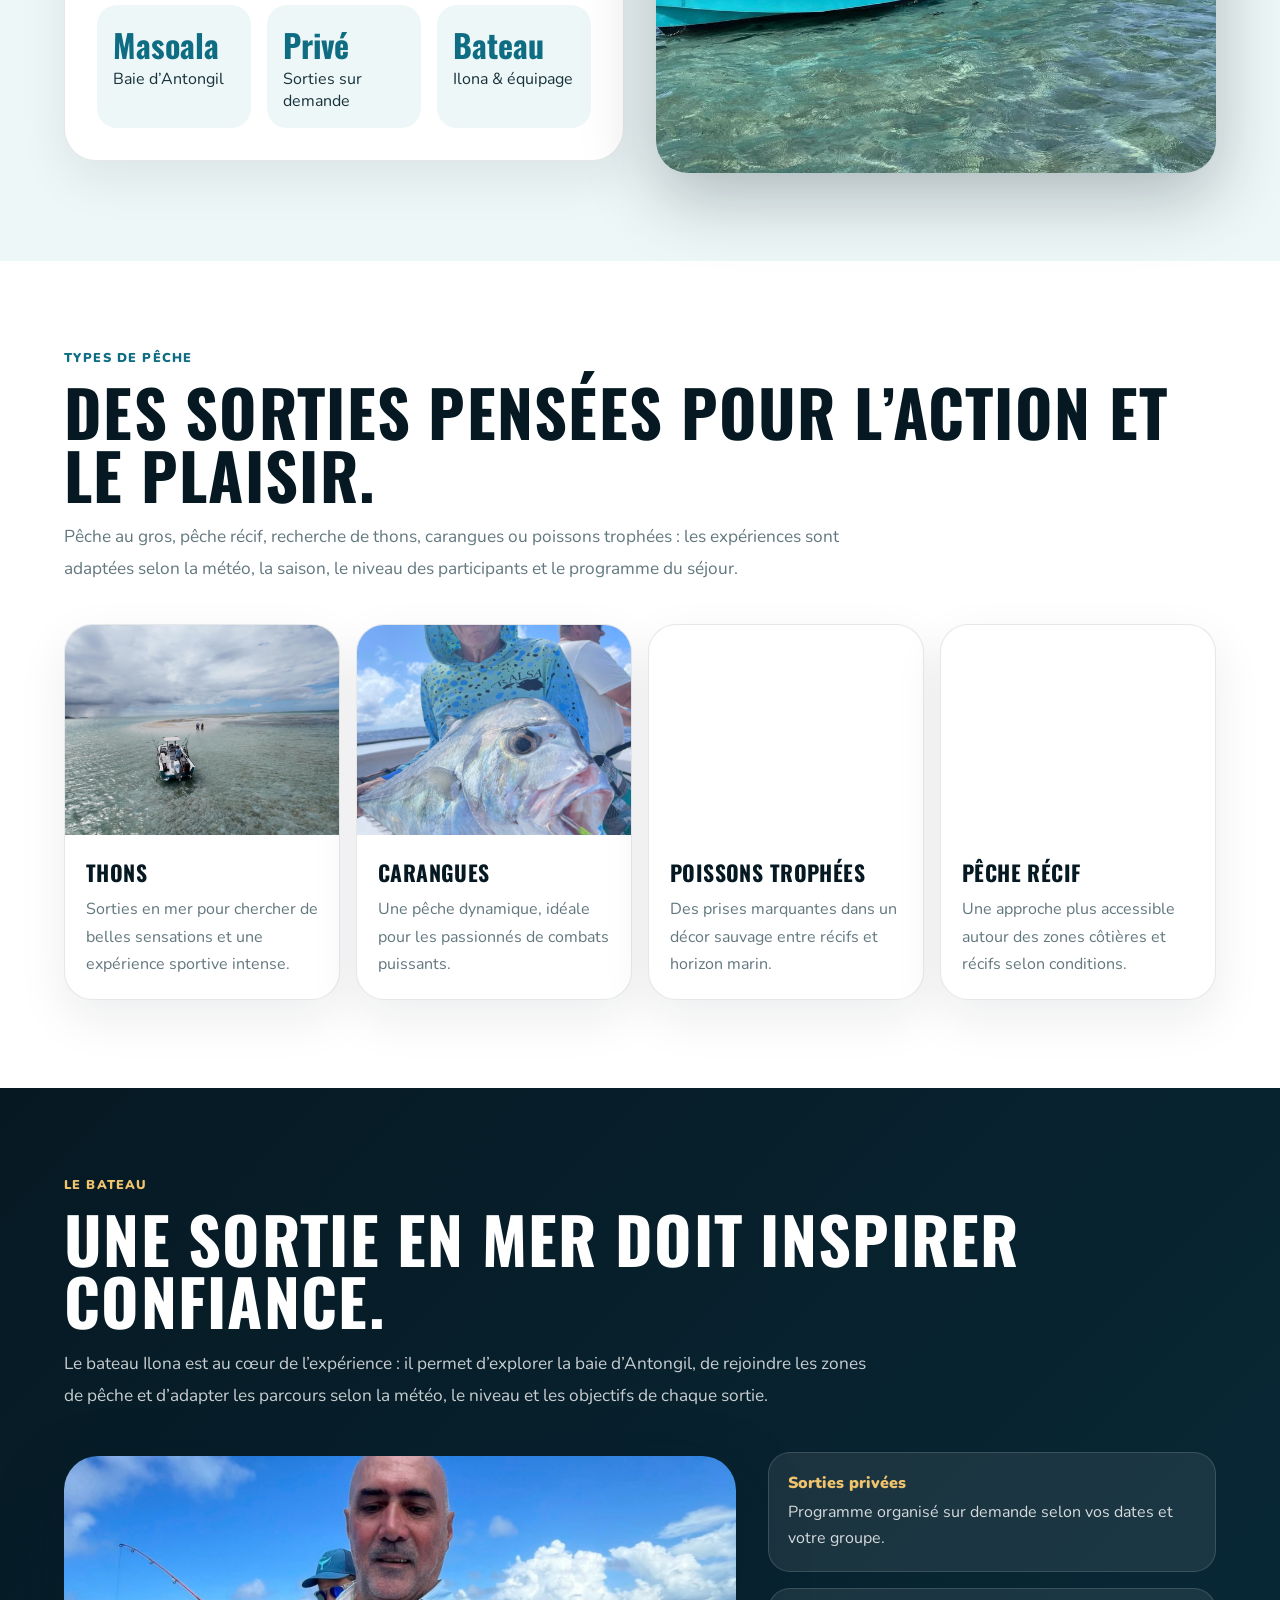
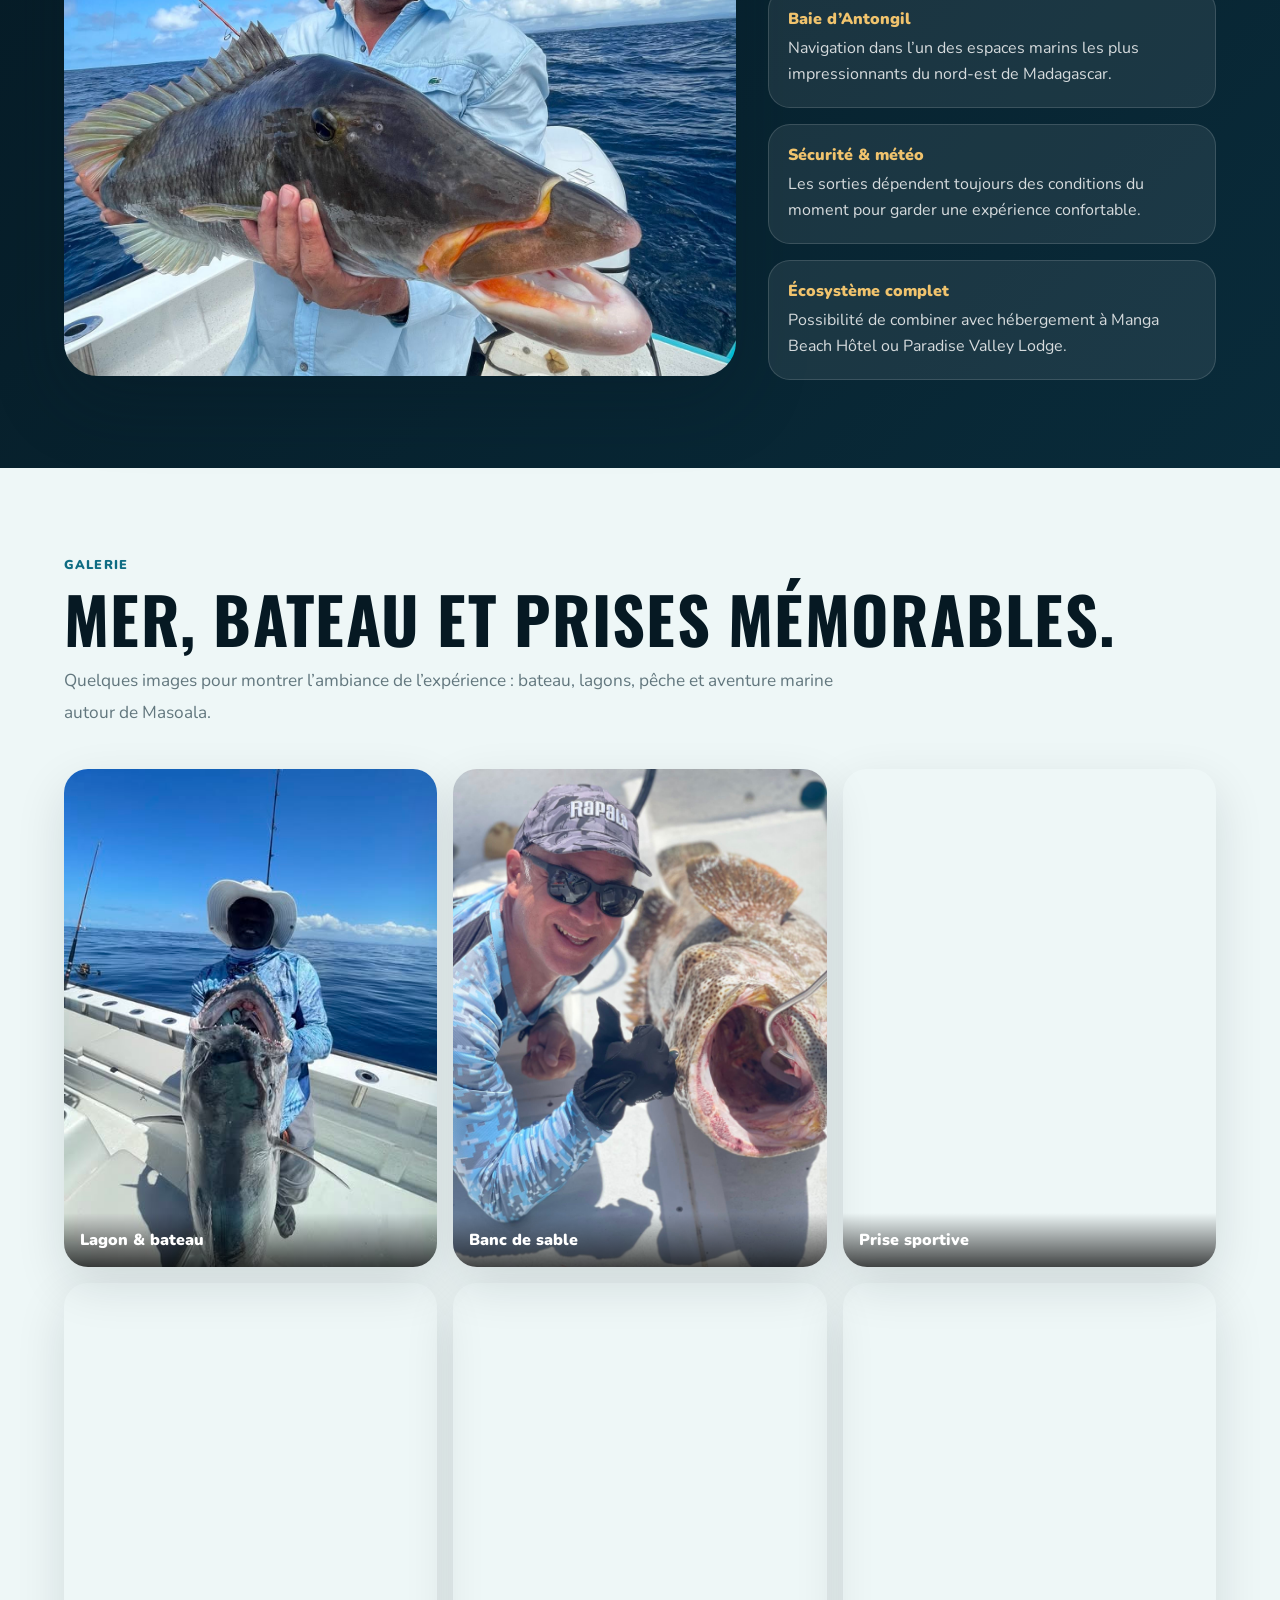
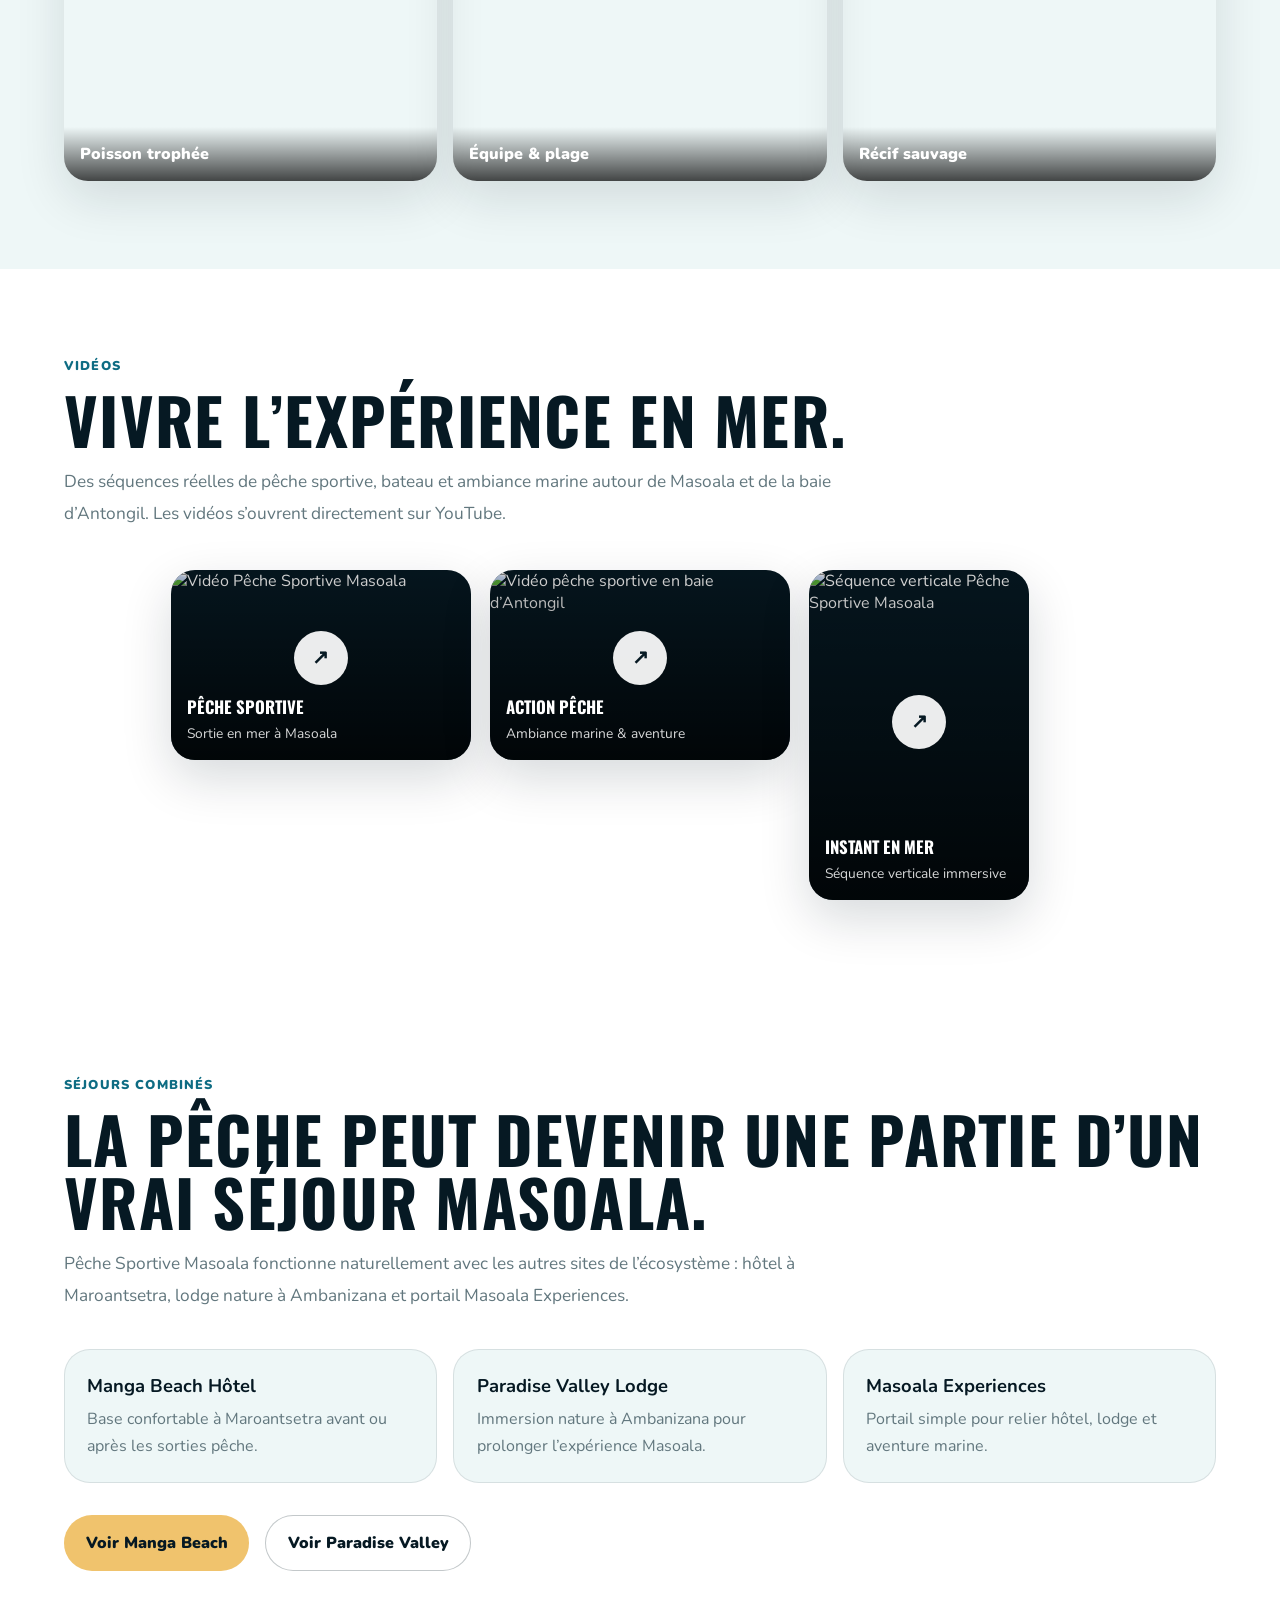
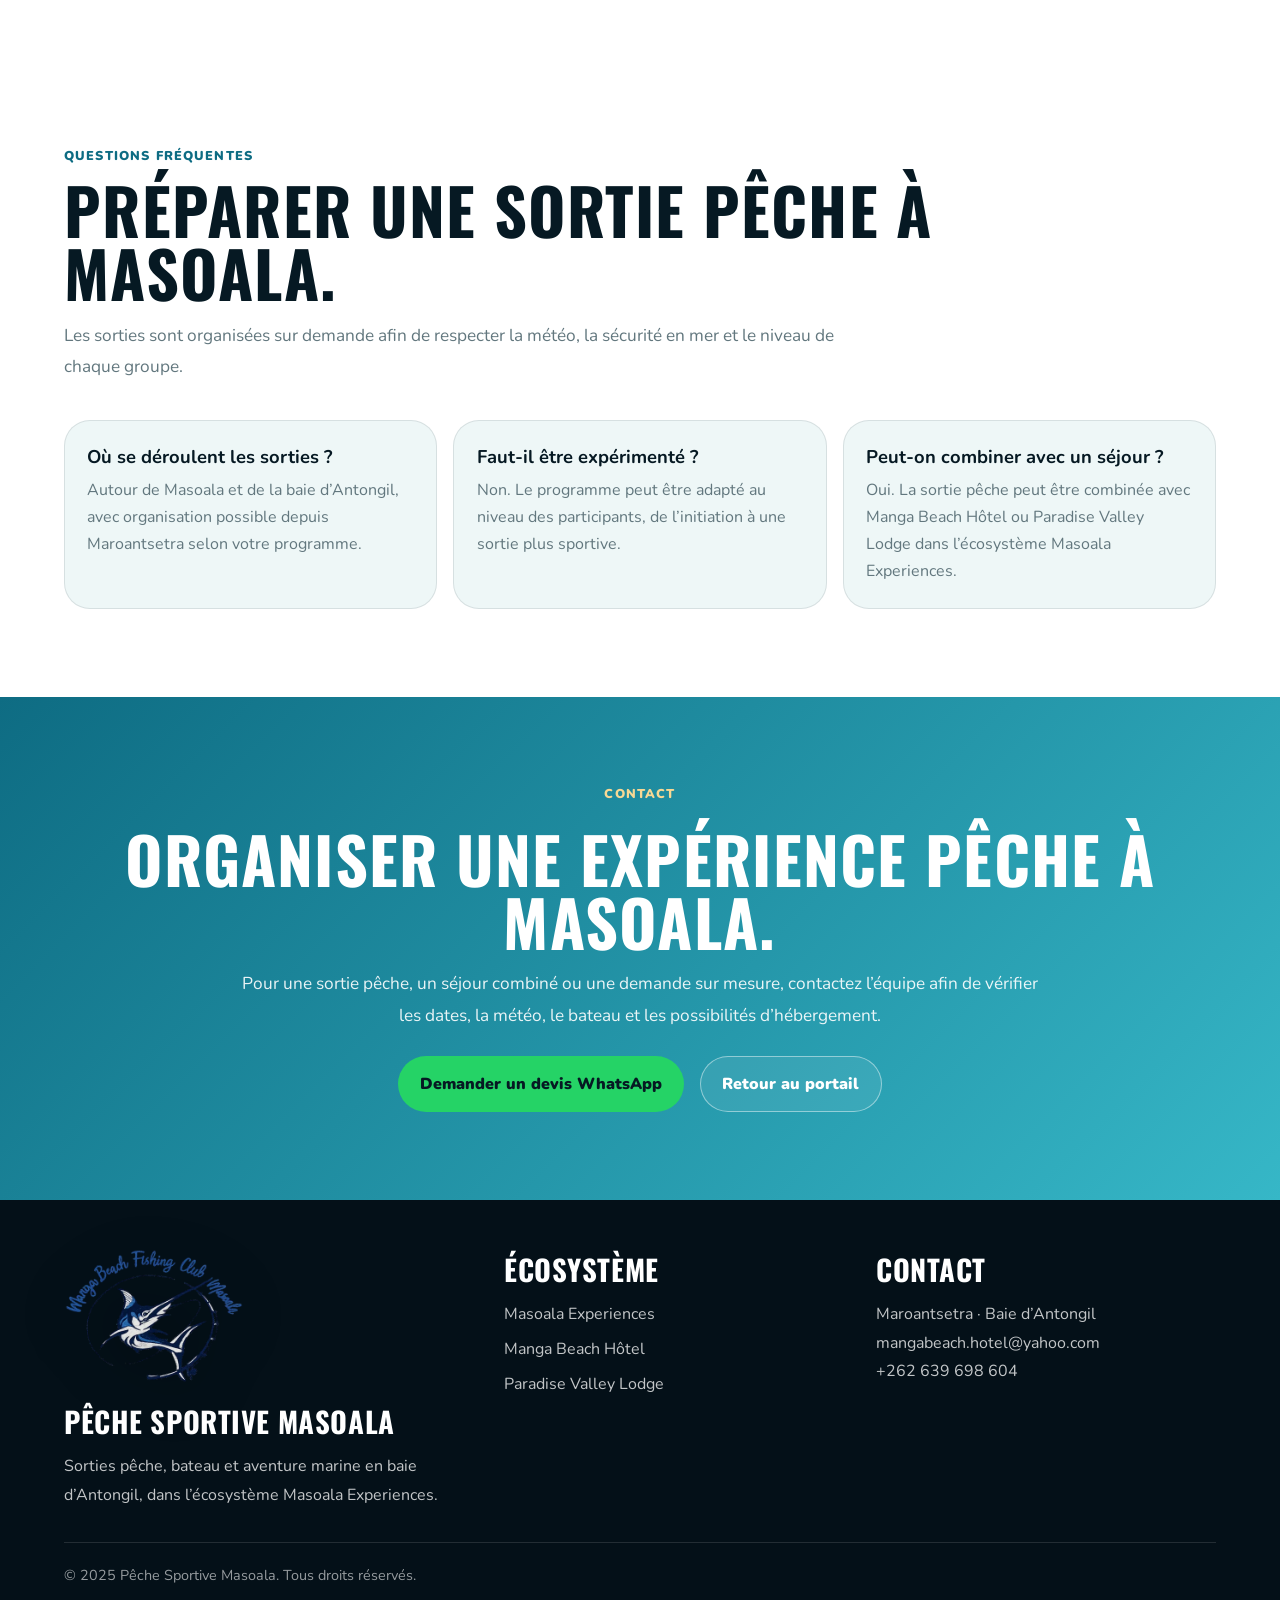
==== commit 36348355: "Add files via upload" ====
--- a/index.html
+++ b/index.html
@@ -1,4 +1,37 @@
-<!DOCTYPE html> <html lang="fr"> <head> <meta charset="UTF-8" /> <meta name="viewport" content="width=device-width, initial-scale=1.0" /> <title>Pêche Sportive Masoala | Sorties pêche premium en baie d’Antongil</title> <meta name="description" content="Pêche Sportive Masoala propose des sorties pêche premium en baie d’Antongil : bateau, aventure marine, pêche sportive, séjours combinés avec Manga Beach Hôtel et Paradise Valley Lodge." /> <meta name="keywords" content="pêche sportive Masoala, pêche Madagascar, baie d'Antongil, Maroantsetra, sortie pêche, bateau, pêche premium" /> <meta name="robots" content="index, follow" /> <meta property="og:title" content="Pêche Sportive Masoala | Sorties pêche premium en baie d’Antongil" /> <meta property="og:description" content="Sorties pêche, bateau et aventure marine autour de Masoala, Maroantsetra et la baie d’Antongil." /> <meta property="og:type" content="website" /> <link rel="preconnect" href="https://fonts.googleapis.com"> <link rel="preconnect" href="https://fonts.gstatic.com" crossorigin> <link href="https://fonts.googleapis.com/css2?family=Oswald:wght@500;600;700&family=Nunito:wght@400;600;700;800;900&display=swap" rel="stylesheet"> <style>:root{--deep:#061923;--navy:#092b3a;--ocean:#0e6c83;--cyan:#36b7c7;--sand:#f0c36d;--sun:#ff9d4d;--white:#fff;--text:#17323b;--muted:#62777e;--line:rgba(255,255,255,.14);--shadow:0 24px 70px rgba(6,25,35,.28);}*{box-sizing:border-box;margin:0;padding:0}html{scroll-behavior:smooth}body{font-family:'Nunito',sans-serif;background:#eef7f7;color:var(--text);overflow-x:hidden}a{text-decoration:none;color:inherit}img{max-width:100%;display:block}.topbar{display:flex;justify-content:center;gap:.7rem;flex-wrap:wrap;padding:.65rem 1rem;background:#041018;color:#fff;font-size:.88rem}.topbar a{opacity:.92}nav{position:sticky;top:0;z-index:50;display:flex;justify-content:space-between;align-items:center;padding:1rem 5vw;background:rgba(6,25,35,.95);backdrop-filter:blur(14px);color:#fff;border-bottom:1px solid var(--line)}.brand{display:flex;align-items:center;gap:.7rem;font-weight:900}.brand-mark{width:42px;height:42px;border-radius:16px;display:grid;place-items:center;background:linear-gradient(135deg,var(--sand),var(--sun));color:var(--deep);font-family:'Oswald',sans-serif;font-weight:700}.nav-links{display:flex;gap:1.1rem;align-items:center;font-weight:900;font-size:.92rem}.nav-cta{padding:.75rem 1rem;border-radius:999px;background:var(--sand);color:var(--deep);font-weight:900}.hero{min-height:86vh;display:flex;align-items:center;padding:7rem 5vw;color:#fff;background:linear-gradient(110deg,rgba(6,25,35,.92),rgba(9,43,58,.64),rgba(14,108,131,.22)),url('assets/images/hero-trophy.jpg') center/cover no-repeat}.hero-content{max-width:940px}.kicker{display:inline-flex;padding:.55rem .85rem;border:1px solid rgba(255,255,255,.32);border-radius:999px;background:rgba(255,255,255,.08);font-weight:900;text-transform:uppercase;letter-spacing:.08em;font-size:.78rem;margin-bottom:1.2rem}h1,h2,h3{font-family:'Oswald',sans-serif;text-transform:uppercase;letter-spacing:.02em}h1{font-size:clamp(3.4rem,9vw,8rem);line-height:.9;margin-bottom:1.2rem}h1 span{color:var(--sand)}.hero p{font-size:clamp(1.05rem,2vw,1.35rem);max-width:760px;line-height:1.75;color:rgba(255,255,255,.92);margin-bottom:2rem}.actions{display:flex;gap:1rem;flex-wrap:wrap}.btn{display:inline-flex;align-items:center;justify-content:center;padding:1rem 1.35rem;border-radius:999px;font-weight:900}.btn-primary{background:var(--sand);color:var(--deep)}.btn-secondary{border:1px solid rgba(255,255,255,.45);color:#fff;background:rgba(255,255,255,.08)}section{padding:5.5rem 5vw}.section-inner{max-width:1180px;margin:0 auto}.eyebrow{font-weight:900;text-transform:uppercase;letter-spacing:.09em;color:var(--ocean);font-size:.8rem;margin-bottom:.8rem}h2{font-size:clamp(2.3rem,5vw,4.8rem);line-height:.98;color:var(--deep);margin-bottom:1rem}.lead{max-width:820px;color:var(--muted);font-size:1.08rem;line-height:1.85}.split{display:grid;grid-template-columns:1fr 1fr;gap:2rem;align-items:center;margin-top:2.5rem}.split img{border-radius:32px;box-shadow:var(--shadow);height:460px;width:100%;object-fit:cover}.panel{background:#fff;border:1px solid rgba(6,25,35,.10);border-radius:32px;padding:2rem;box-shadow:0 18px 50px rgba(6,25,35,.08)}.panel p{color:var(--muted);line-height:1.85;margin-bottom:1rem}.stats{display:grid;grid-template-columns:repeat(3,1fr);gap:1rem;margin-top:1.5rem}.stat{padding:1rem;border-radius:20px;background:#eef7f7}.stat strong{display:block;font-family:'Oswald';font-size:2rem;color:var(--ocean)}.cards{display:grid;grid-template-columns:repeat(4,1fr);gap:1rem;margin-top:2.4rem}.card{background:#fff;border-radius:28px;overflow:hidden;border:1px solid rgba(6,25,35,.10);box-shadow:0 18px 50px rgba(6,25,35,.08)}.card img{height:210px;width:100%;object-fit:cover}.card-content{padding:1.3rem}.card h3{font-size:1.35rem;color:var(--deep);margin-bottom:.55rem}.card p{line-height:1.7;color:var(--muted)}.boat-section{background:linear-gradient(135deg,var(--deep),var(--navy));color:#fff}.boat-section h2{color:#fff}.boat-section .eyebrow{color:var(--sand)}.boat-section .lead{color:rgba(255,255,255,.78)}.boat-grid{display:grid;grid-template-columns:1.2fr .8fr;gap:2rem;align-items:center;margin-top:2.5rem}.boat-grid img{height:520px;width:100%;object-fit:cover;border-radius:34px;box-shadow:var(--shadow)}.boat-list{display:grid;gap:1rem}.boat-item{padding:1.2rem;border-radius:22px;background:rgba(255,255,255,.08);border:1px solid rgba(255,255,255,.14)}.boat-item strong{display:block;color:var(--sand);font-weight:900;margin-bottom:.3rem}.boat-item span{color:rgba(255,255,255,.82);line-height:1.65}.gallery{display:grid;grid-template-columns:repeat(3,1fr);gap:1rem;margin-top:2.5rem}.gallery a{position:relative;border-radius:24px;overflow:hidden;min-height:270px;box-shadow:0 18px 50px rgba(6,25,35,.12)}.gallery img{width:100%;height:100%;object-fit:cover;transition:.45s}.gallery a:hover img{transform:scale(1.06)}.gallery span{position:absolute;left:0;right:0;bottom:0;padding:1rem;background:linear-gradient(transparent,rgba(0,0,0,.72));color:#fff;font-weight:900}.combo{background:#fff}.combo-grid{display:grid;grid-template-columns:repeat(3,1fr);gap:1rem;margin-top:2.3rem}.combo-card{padding:1.4rem;border:1px solid rgba(6,25,35,.10);border-radius:26px;background:#eef7f7}.combo-card strong{display:block;font-size:1.15rem;color:var(--deep);margin-bottom:.5rem}.combo-card p{line-height:1.7;color:var(--muted)}.final-cta{background:linear-gradient(135deg,var(--ocean),var(--cyan));text-align:center;color:#fff}.final-cta h2{color:#fff}.final-cta p{margin:0 auto 1.5rem;color:rgba(255,255,255,.9)}footer{background:#041018;color:#fff;padding:3rem 5vw}.footer-inner{max-width:1180px;margin:0 auto;display:grid;grid-template-columns:1.2fr 1fr 1fr;gap:2rem}footer h3{font-size:1.8rem;margin-bottom:.6rem}footer p,footer a{color:rgba(255,255,255,.76);line-height:1.8}.footer-links{display:grid;gap:.4rem}.copyright{max-width:1180px;margin:2rem auto 0;padding-top:1.4rem;border-top:1px solid rgba(255,255,255,.12);color:rgba(255,255,255,.58);font-size:.9rem}@media(max-width:1000px){.nav-links{display:none}.hero{padding:5rem 1.2rem;min-height:76vh}section{padding:4rem 1.2rem}.split,.boat-grid,.cards,.gallery,.combo-grid,.footer-inner{grid-template-columns:1fr}.cards{gap:1.2rem}.split img,.boat-grid img{height:340px}.stats{grid-template-columns:1fr}.topbar{font-size:.8rem}}.lightbox{position:fixed;inset:0;z-index:9999;display:none;align-items:center;justify-content:center;background:rgba(3,12,18,.92);padding:1.2rem}.lightbox.open{display:flex}.lightbox-content{position:relative;max-width:min(1100px,94vw);max-height:88vh;display:grid;gap:.8rem;text-align:center;color:#fff}.lightbox img{max-width:100%;max-height:78vh;object-fit:contain;border-radius:18px;box-shadow:0 24px 80px rgba(0,0,0,.45)}.lightbox-caption{font-weight:800;color:rgba(255,255,255,.88)}.lightbox-btn{position:absolute;border:0;border-radius:999px;background:rgba(255,255,255,.13);color:#fff;width:48px;height:48px;font-size:1.5rem;font-weight:900;cursor:pointer;backdrop-filter:blur(10px);display:grid;place-items:center;transition:.2s}.lightbox-btn:hover{background:rgba(255,255,255,.24);transform:scale(1.04)}.lightbox-close{top:1rem;right:1rem}.lightbox-prev{left:1rem;top:50%;transform:translateY(-50%)}.lightbox-next{right:1rem;top:50%;transform:translateY(-50%)}.lightbox-prev:hover,.lightbox-next:hover{transform:translateY(-50%) scale(1.04)}@media(max-width:700px){.lightbox{padding:.8rem}.lightbox img{max-height:70vh;border-radius:14px}.lightbox-btn{width:42px;height:42px;font-size:1.25rem}.lightbox-prev{left:.55rem}.lightbox-next{right:.55rem}.lightbox-close{top:.55rem;right:.55rem}}.whatsapp-float{position:fixed;right:1.2rem;bottom:1.2rem;z-index:9998;display:inline-flex;align-items:center;gap:.6rem;padding:.9rem 1.05rem;border-radius:999px;background:#25D366;color:#061923;font-weight:900;box-shadow:0 18px 50px rgba(0,0,0,.28);border:2px solid rgba(255,255,255,.65);transition:.2s;}.whatsapp-float:hover{transform:translateY(-3px);box-shadow:0 24px 70px rgba(0,0,0,.34)}.whatsapp-float .wa-icon{font-size:1.25rem}.whatsapp-cta{background:#25D366!important;color:#061923!important;border-color:#25D366!important;}@media(max-width:700px){.whatsapp-float{left:1rem;right:1rem;bottom:1rem;justify-content:center}}.ecosystem-nav{position:relative;z-index:9999;display:flex;justify-content:center;align-items:center;gap:.65rem;flex-wrap:wrap;padding:.62rem 1rem;background:#041018;color:#fff;font-family:Arial,sans-serif;font-size:.88rem;line-height:1.2;border-bottom:1px solid rgba(255,255,255,.12)}.ecosystem-nav a{display:inline-flex;align-items:center;gap:.35rem;padding:.45rem .75rem;border-radius:999px;color:rgba(255,255,255,.86);text-decoration:none;font-weight:800;border:1px solid transparent;transition:.2s}.ecosystem-nav a:hover{background:rgba(255,255,255,.10);color:#fff}.ecosystem-nav a.active{background:#f0c36d;color:#061923;border-color:#f0c36d}@media(max-width:720px){.ecosystem-nav{justify-content:flex-start;overflow-x:auto;flex-wrap:nowrap;padding:.58rem .8rem}.ecosystem-nav a{white-space:nowrap;font-size:.82rem}}.video-section-clean{background:#fff}.video-grid-clean{display:grid;grid-template-columns:repeat(3,minmax(0,300px));justify-content:center;gap:1.2rem;margin-top:2.5rem}.video-card-clean{position:relative;display:block;width:100%;max-width:300px;height:190px;border-radius:24px;overflow:hidden;background:#061923;box-shadow:0 18px 50px rgba(6,25,35,.16);text-decoration:none;color:#fff}.video-card-clean img{width:100%;height:100%;object-fit:cover;display:block;transition:.35s}.video-card-clean:hover img{transform:scale(1.04)}.video-card-clean::after{content:"";position:absolute;inset:0;background:linear-gradient(to top,rgba(0,0,0,.78),rgba(0,0,0,.16))}.video-card-clean .play{position:absolute;left:50%;top:46%;transform:translate(-50%,-50%);z-index:2;width:54px;height:54px;border-radius:999px;background:rgba(255,255,255,.92);color:#061923;display:grid;place-items:center;font-size:1.25rem;font-weight:900}.video-card-clean .caption{position:absolute;left:0;right:0;bottom:0;z-index:2;padding:1rem;color:#fff}.video-card-clean .caption strong{display:block;font-family:'Oswald',sans-serif;text-transform:uppercase;font-size:1.05rem;margin-bottom:.2rem}.video-card-clean .caption span{color:rgba(255,255,255,.84);font-size:.86rem}.video-card-clean.vertical{max-width:220px;height:330px}@media(max-width:900px){.video-grid-clean{grid-template-columns:1fr;justify-items:center}.video-card-clean{width:min(100%,320px);height:200px}.video-card-clean.vertical{width:min(100%,220px);height:330px}}
+<!DOCTYPE html>
+ <html lang="fr"> <head><meta charset="UTF-8"/>
+<meta content="width=device-width, initial-scale=1.0" name="viewport"/>
+<title>Pêche Sportive Masoala | Pêche au gros en baie d’Antongil</title>
+<meta content="Sorties privées de pêche sportive à Masoala, en baie d’Antongil : bateau Ilona, pêche au gros, récifs, thons, carangues et séjours depuis Maroantsetra." name="description"/>
+<meta content="index, follow, max-image-preview:large, max-snippet:-1, max-video-preview:-1" name="robots"/>
+<meta content="Pêche Sportive Masoala" name="author"/>
+<meta content="#061923" name="theme-color"/>
+<meta content="MG-A" name="geo.region"/>
+<meta content="Maroantsetra, baie d’Antongil, Masoala" name="geo.placename"/>
+<meta content="pêche sportive Masoala, pêche au gros Madagascar, baie d'Antongil, Maroantsetra, sortie pêche Madagascar, bateau Ilona, pêche thon, pêche carangue, pêche récif Masoala" name="keywords"/>
+<link href="https://mangabeachfishing-masoala.com/" rel="canonical"/>
+<meta content="fr_FR" property="og:locale"/>
+<meta content="website" property="og:type"/>
+<meta content="Pêche Sportive Masoala" property="og:site_name"/>
+<meta content="Pêche Sportive Masoala | Pêche au gros en baie d’Antongil" property="og:title"/>
+<meta content="Sorties privées de pêche sportive à Masoala, en baie d’Antongil : bateau Ilona, pêche au gros, récifs, thons, carangues et séjours depuis Maroantsetra." property="og:description"/>
+<meta content="https://mangabeachfishing-masoala.com/" property="og:url"/>
+<meta content="https://mangabeachfishing-masoala.com/assets/images/hero-boat.jpg" property="og:image"/>
+<meta content="1200" property="og:image:width"/>
+<meta content="630" property="og:image:height"/>
+<meta content="Bateau de pêche sportive en baie d’Antongil à Masoala" property="og:image:alt"/>
+<meta content="summary_large_image" name="twitter:card"/>
+<meta content="Pêche Sportive Masoala | Pêche au gros en baie d’Antongil" name="twitter:title"/>
+<meta content="Sorties privées de pêche sportive à Masoala, en baie d’Antongil : bateau Ilona, pêche au gros, récifs, thons, carangues et séjours depuis Maroantsetra." name="twitter:description"/>
+<meta content="https://mangabeachfishing-masoala.com/assets/images/hero-boat.jpg" name="twitter:image"/>
+<link href="https://fonts.googleapis.com" rel="preconnect"/>
+<link crossorigin="" href="https://fonts.gstatic.com" rel="preconnect"/>
+<link href="https://fonts.googleapis.com/css2?family=Oswald:wght@500;600;700&amp;family=Nunito:wght@400;600;700;800;900&amp;display=swap" rel="stylesheet"/>
+<link href="favicon.ico" rel="icon"/>
+<link href="assets/peche-sportive-icon-512.png" rel="apple-touch-icon"/>
+<link as-="image" href="assets/images/hero-trophy.jpg" rel="preload"/>
+<script type="application/ld+json">{"@context":"https://schema.org","@graph":[{"@type":"WebSite","@id":"https://mangabeachfishing-masoala.com/#website","url":"https://mangabeachfishing-masoala.com/","name":"Pêche Sportive Masoala","inLanguage":"fr","description":"Sorties privées de pêche sportive à Masoala, en baie d’Antongil : bateau Ilona, pêche au gros, récifs, thons, carangues et séjours depuis Maroantsetra.","publisher":{"@id":"https://mangabeachfishing-masoala.com/#organization"}},{"@type":"Organization","@id":"https://mangabeachfishing-masoala.com/#organization","name":"Pêche Sportive Masoala","url":"https://mangabeachfishing-masoala.com/","logo":"https://mangabeachfishing-masoala.com/assets/peche-sportive-logo.png","email":"mangabeach.hotel@yahoo.com","telephone":"+262639698604","contactPoint":[{"@type":"ContactPoint","contactType":"customer service","telephone":"+262639698604","email":"mangabeach.hotel@yahoo.com","availableLanguage":["fr","en"]}],"sameAs":["https://youtu.be/xO0m_VlLsds","https://youtu.be/v1AvfbNLXkw","https://youtube.com/shorts/WHjOj5uccRE"]},{"@type":["LocalBusiness","SportsActivityLocation"],"@id":"https://mangabeachfishing-masoala.com/#business","name":"Pêche Sportive Masoala","url":"https://mangabeachfishing-masoala.com/","image":["https://mangabeachfishing-masoala.com/assets/images/hero-boat.jpg","https://mangabeachfishing-masoala.com/assets/images/boat-ilona.jpg","https://mangabeachfishing-masoala.com/assets/images/catch-tuna.jpg"],"description":"Sorties privées de pêche sportive à Masoala, en baie d’Antongil : bateau Ilona, pêche au gros, récifs, thons, carangues et séjours depuis Maroantsetra.","telephone":"+262639698604","email":"mangabeach.hotel@yahoo.com","priceRange":"€€€","address":{"@type":"PostalAddress","addressLocality":"Maroantsetra","addressRegion":"Analanjirofo","addressCountry":"MG"},"geo":{"@type":"GeoCoordinates","latitude":-15.4414,"longitude":49.7416},"areaServed":["Baie d’Antongil","Masoala","Maroantsetra","Analanjirofo","Madagascar"],"makesOffer":{"@id":"https://mangabeachfishing-masoala.com/#service"},"amenityFeature":[{"@type":"LocationFeatureSpecification","name":"Sorties pêche privées"},{"@type":"LocationFeatureSpecification","name":"Bateau Ilona"},{"@type":"LocationFeatureSpecification","name":"Séjours combinés avec hébergement"},{"@type":"LocationFeatureSpecification","name":"Organisation selon météo et niveau"}]},{"@type":"Service","@id":"https://mangabeachfishing-masoala.com/#service","name":"Sortie pêche sportive en baie d’Antongil","serviceType":"Pêche sportive, pêche au gros et sortie bateau","provider":{"@id":"https://mangabeachfishing-masoala.com/#business"},"areaServed":{"@type":"Place","name":"Baie d’Antongil, Masoala, Madagascar"},"description":"Sorties privées de pêche sportive à Masoala : pêche au gros, pêche récif, thons, carangues, poissons trophées et séjours combinés depuis Maroantsetra.","offers":{"@type":"Offer","availability":"https://schema.org/InStock","url":"https://mangabeachfishing-masoala.com/#contact","priceCurrency":"EUR"}},{"@type":"WebPage","@id":"https://mangabeachfishing-masoala.com/#webpage","url":"https://mangabeachfishing-masoala.com/","name":"Pêche Sportive Masoala | Pêche au gros en baie d’Antongil","description":"Sorties privées de pêche sportive à Masoala, en baie d’Antongil : bateau Ilona, pêche au gros, récifs, thons, carangues et séjours depuis Maroantsetra.","isPartOf":{"@id":"https://mangabeachfishing-masoala.com/#website"},"about":{"@id":"https://mangabeachfishing-masoala.com/#business"},"primaryImageOfPage":{"@type":"ImageObject","url":"https://mangabeachfishing-masoala.com/assets/images/hero-boat.jpg"},"breadcrumb":{"@id":"https://mangabeachfishing-masoala.com/#breadcrumb"},"inLanguage":"fr"},{"@type":"BreadcrumbList","@id":"https://mangabeachfishing-masoala.com/#breadcrumb","itemListElement":[{"@type":"ListItem","position":1,"name":"Accueil","item":"https://mangabeachfishing-masoala.com/"}]},{"@type":"FAQPage","@id":"https://mangabeachfishing-masoala.com/#faq","mainEntity":[{"@type":"Question","name":"Où se déroulent les sorties Pêche Sportive Masoala ?","acceptedAnswer":{"@type":"Answer","text":"Les sorties sont organisées autour de Masoala et de la baie d’Antongil, avec une organisation possible depuis Maroantsetra selon les dates, la météo et le programme du séjour."}},{"@type":"Question","name":"Les sorties sont-elles adaptées aux débutants ?","acceptedAnswer":{"@type":"Answer","text":"Les sorties peuvent être adaptées au niveau des participants. Le programme dépend toujours des conditions météo, de la sécurité en mer et des objectifs du groupe."}},{"@type":"Question","name":"Peut-on combiner la pêche avec un hébergement ?","acceptedAnswer":{"@type":"Answer","text":"Oui. Pêche Sportive Masoala peut être combiné avec Manga Beach Hôtel à Maroantsetra ou Paradise Valley Lodge à Ambanizana dans l’écosystème Masoala Experiences."}}]}]}</script>
+<style>:root{--deep:#061923;--navy:#092b3a;--ocean:#0e6c83;--cyan:#36b7c7;--sand:#f0c36d;--sun:#ff9d4d;--white:#fff;--text:#17323b;--muted:#62777e;--line:rgba(255,255,255,.14);--shadow:0 24px 70px rgba(6,25,35,.28);}*{box-sizing:border-box;margin:0;padding:0}html{scroll-behavior:smooth}body{font-family:'Nunito',sans-serif;background:#eef7f7;color:var(--text);overflow-x:hidden}a{text-decoration:none;color:inherit}img{max-width:100%;display:block}.topbar{display:flex;justify-content:center;gap:.7rem;flex-wrap:wrap;padding:.65rem 1rem;background:#041018;color:#fff;font-size:.88rem}.topbar a{opacity:.92}nav{position:sticky;top:0;z-index:50;display:flex;justify-content:space-between;align-items:center;padding:1rem 5vw;background:rgba(6,25,35,.95);backdrop-filter:blur(14px);color:#fff;border-bottom:1px solid var(--line)}.brand{display:flex;align-items:center;gap:.7rem;font-weight:900}.brand-mark{width:42px;height:42px;border-radius:16px;display:grid;place-items:center;background:linear-gradient(135deg,var(--sand),var(--sun));color:var(--deep);font-family:'Oswald',sans-serif;font-weight:700}.nav-links{display:flex;gap:1.1rem;align-items:center;font-weight:900;font-size:.92rem}.nav-cta{padding:.75rem 1rem;border-radius:999px;background:var(--sand);color:var(--deep);font-weight:900}.hero{min-height:86vh;display:flex;align-items:center;padding:7rem 5vw;color:#fff;background:linear-gradient(110deg,rgba(6,25,35,.92),rgba(9,43,58,.64),rgba(14,108,131,.22)),url('assets/images/hero-trophy.jpg') center/cover no-repeat}.hero-content{max-width:940px}.kicker{display:inline-flex;padding:.55rem .85rem;border:1px solid rgba(255,255,255,.32);border-radius:999px;background:rgba(255,255,255,.08);font-weight:900;text-transform:uppercase;letter-spacing:.08em;font-size:.78rem;margin-bottom:1.2rem}h1,h2,h3{font-family:'Oswald',sans-serif;text-transform:uppercase;letter-spacing:.02em}h1{font-size:clamp(3.4rem,9vw,8rem);line-height:.9;margin-bottom:1.2rem}h1 span{color:var(--sand)}.hero p{font-size:clamp(1.05rem,2vw,1.35rem);max-width:760px;line-height:1.75;color:rgba(255,255,255,.92);margin-bottom:2rem}.actions{display:flex;gap:1rem;flex-wrap:wrap}.btn{display:inline-flex;align-items:center;justify-content:center;padding:1rem 1.35rem;border-radius:999px;font-weight:900}.btn-primary{background:var(--sand);color:var(--deep)}.btn-secondary{border:1px solid rgba(255,255,255,.45);color:#fff;background:rgba(255,255,255,.08)}section{padding:5.5rem 5vw}.section-inner{max-width:1180px;margin:0 auto}.eyebrow{font-weight:900;text-transform:uppercase;letter-spacing:.09em;color:var(--ocean);font-size:.8rem;margin-bottom:.8rem}h2{font-size:clamp(2.3rem,5vw,4.8rem);line-height:.98;color:var(--deep);margin-bottom:1rem}.lead{max-width:820px;color:var(--muted);font-size:1.08rem;line-height:1.85}.split{display:grid;grid-template-columns:1fr 1fr;gap:2rem;align-items:center;margin-top:2.5rem}.split img{border-radius:32px;box-shadow:var(--shadow);height:460px;width:100%;object-fit:cover}.panel{background:#fff;border:1px solid rgba(6,25,35,.10);border-radius:32px;padding:2rem;box-shadow:0 18px 50px rgba(6,25,35,.08)}.panel p{color:var(--muted);line-height:1.85;margin-bottom:1rem}.stats{display:grid;grid-template-columns:repeat(3,1fr);gap:1rem;margin-top:1.5rem}.stat{padding:1rem;border-radius:20px;background:#eef7f7}.stat strong{display:block;font-family:'Oswald';font-size:2rem;color:var(--ocean)}.cards{display:grid;grid-template-columns:repeat(4,1fr);gap:1rem;margin-top:2.4rem}.card{background:#fff;border-radius:28px;overflow:hidden;border:1px solid rgba(6,25,35,.10);box-shadow:0 18px 50px rgba(6,25,35,.08)}.card img{height:210px;width:100%;object-fit:cover}.card-content{padding:1.3rem}.card h3{font-size:1.35rem;color:var(--deep);margin-bottom:.55rem}.card p{line-height:1.7;color:var(--muted)}.boat-section{background:linear-gradient(135deg,var(--deep),var(--navy));color:#fff}.boat-section h2{color:#fff}.boat-section .eyebrow{color:var(--sand)}.boat-section .lead{color:rgba(255,255,255,.78)}.boat-grid{display:grid;grid-template-columns:1.2fr .8fr;gap:2rem;align-items:center;margin-top:2.5rem}.boat-grid img{height:520px;width:100%;object-fit:cover;border-radius:34px;box-shadow:var(--shadow)}.boat-list{display:grid;gap:1rem}.boat-item{padding:1.2rem;border-radius:22px;background:rgba(255,255,255,.08);border:1px solid rgba(255,255,255,.14)}.boat-item strong{display:block;color:var(--sand);font-weight:900;margin-bottom:.3rem}.boat-item span{color:rgba(255,255,255,.82);line-height:1.65}.gallery{display:grid;grid-template-columns:repeat(3,1fr);gap:1rem;margin-top:2.5rem}.gallery a{position:relative;border-radius:24px;overflow:hidden;min-height:270px;box-shadow:0 18px 50px rgba(6,25,35,.12)}.gallery img{width:100%;height:100%;object-fit:cover;transition:.45s}.gallery a:hover img{transform:scale(1.06)}.gallery span{position:absolute;left:0;right:0;bottom:0;padding:1rem;background:linear-gradient(transparent,rgba(0,0,0,.72));color:#fff;font-weight:900}.combo{background:#fff}.combo-grid{display:grid;grid-template-columns:repeat(3,1fr);gap:1rem;margin-top:2.3rem}.combo-card{padding:1.4rem;border:1px solid rgba(6,25,35,.10);border-radius:26px;background:#eef7f7}.combo-card strong{display:block;font-size:1.15rem;color:var(--deep);margin-bottom:.5rem}.combo-card p{line-height:1.7;color:var(--muted)}.final-cta{background:linear-gradient(135deg,var(--ocean),var(--cyan));text-align:center;color:#fff}.final-cta h2{color:#fff}.final-cta p{margin:0 auto 1.5rem;color:rgba(255,255,255,.9)}footer{background:#041018;color:#fff;padding:3rem 5vw}.footer-inner{max-width:1180px;margin:0 auto;display:grid;grid-template-columns:1.2fr 1fr 1fr;gap:2rem}footer h3{font-size:1.8rem;margin-bottom:.6rem}footer p,footer a{color:rgba(255,255,255,.76);line-height:1.8}.footer-links{display:grid;gap:.4rem}.copyright{max-width:1180px;margin:2rem auto 0;padding-top:1.4rem;border-top:1px solid rgba(255,255,255,.12);color:rgba(255,255,255,.58);font-size:.9rem}@media(max-width:1000px){.nav-links{display:none}.hero{padding:5rem 1.2rem;min-height:76vh}section{padding:4rem 1.2rem}.split,.boat-grid,.cards,.gallery,.combo-grid,.footer-inner{grid-template-columns:1fr}.cards{gap:1.2rem}.split img,.boat-grid img{height:340px}.stats{grid-template-columns:1fr}.topbar{font-size:.8rem}}.lightbox{position:fixed;inset:0;z-index:9999;display:none;align-items:center;justify-content:center;background:rgba(3,12,18,.92);padding:1.2rem}.lightbox.open{display:flex}.lightbox-content{position:relative;max-width:min(1100px,94vw);max-height:88vh;display:grid;gap:.8rem;text-align:center;color:#fff}.lightbox img{max-width:100%;max-height:78vh;object-fit:contain;border-radius:18px;box-shadow:0 24px 80px rgba(0,0,0,.45)}.lightbox-caption{font-weight:800;color:rgba(255,255,255,.88)}.lightbox-btn{position:absolute;border:0;border-radius:999px;background:rgba(255,255,255,.13);color:#fff;width:48px;height:48px;font-size:1.5rem;font-weight:900;cursor:pointer;backdrop-filter:blur(10px);display:grid;place-items:center;transition:.2s}.lightbox-btn:hover{background:rgba(255,255,255,.24);transform:scale(1.04)}.lightbox-close{top:1rem;right:1rem}.lightbox-prev{left:1rem;top:50%;transform:translateY(-50%)}.lightbox-next{right:1rem;top:50%;transform:translateY(-50%)}.lightbox-prev:hover,.lightbox-next:hover{transform:translateY(-50%) scale(1.04)}@media(max-width:700px){.lightbox{padding:.8rem}.lightbox img{max-height:70vh;border-radius:14px}.lightbox-btn{width:42px;height:42px;font-size:1.25rem}.lightbox-prev{left:.55rem}.lightbox-next{right:.55rem}.lightbox-close{top:.55rem;right:.55rem}}.whatsapp-float{position:fixed;right:1.2rem;bottom:1.2rem;z-index:9998;display:inline-flex;align-items:center;gap:.6rem;padding:.9rem 1.05rem;border-radius:999px;background:#25D366;color:#061923;font-weight:900;box-shadow:0 18px 50px rgba(0,0,0,.28);border:2px solid rgba(255,255,255,.65);transition:.2s;}.whatsapp-float:hover{transform:translateY(-3px);box-shadow:0 24px 70px rgba(0,0,0,.34)}.whatsapp-float .wa-icon{font-size:1.25rem}.whatsapp-cta{background:#25D366!important;color:#061923!important;border-color:#25D366!important;}@media(max-width:700px){.whatsapp-float{left:1rem;right:1rem;bottom:1rem;justify-content:center}}.ecosystem-nav{position:relative;z-index:9999;display:flex;justify-content:center;align-items:center;gap:.65rem;flex-wrap:wrap;padding:.62rem 1rem;background:#041018;color:#fff;font-family:Arial,sans-serif;font-size:.88rem;line-height:1.2;border-bottom:1px solid rgba(255,255,255,.12)}.ecosystem-nav a{display:inline-flex;align-items:center;gap:.35rem;padding:.45rem .75rem;border-radius:999px;color:rgba(255,255,255,.86);text-decoration:none;font-weight:800;border:1px solid transparent;transition:.2s}.ecosystem-nav a:hover{background:rgba(255,255,255,.10);color:#fff}.ecosystem-nav a.active{background:#f0c36d;color:#061923;border-color:#f0c36d}@media(max-width:720px){.ecosystem-nav{justify-content:flex-start;overflow-x:auto;flex-wrap:nowrap;padding:.58rem .8rem}.ecosystem-nav a{white-space:nowrap;font-size:.82rem}}.video-section-clean{background:#fff}.video-grid-clean{display:grid;grid-template-columns:repeat(3,minmax(0,300px));justify-content:center;gap:1.2rem;margin-top:2.5rem}.video-card-clean{position:relative;display:block;width:100%;max-width:300px;height:190px;border-radius:24px;overflow:hidden;background:#061923;box-shadow:0 18px 50px rgba(6,25,35,.16);text-decoration:none;color:#fff}.video-card-clean img{width:100%;height:100%;object-fit:cover;display:block;transition:.35s}.video-card-clean:hover img{transform:scale(1.04)}.video-card-clean::after{content:"";position:absolute;inset:0;background:linear-gradient(to top,rgba(0,0,0,.78),rgba(0,0,0,.16))}.video-card-clean .play{position:absolute;left:50%;top:46%;transform:translate(-50%,-50%);z-index:2;width:54px;height:54px;border-radius:999px;background:rgba(255,255,255,.92);color:#061923;display:grid;place-items:center;font-size:1.25rem;font-weight:900}.video-card-clean .caption{position:absolute;left:0;right:0;bottom:0;z-index:2;padding:1rem;color:#fff}.video-card-clean .caption strong{display:block;font-family:'Oswald',sans-serif;text-transform:uppercase;font-size:1.05rem;margin-bottom:.2rem}.video-card-clean .caption span{color:rgba(255,255,255,.84);font-size:.86rem}.video-card-clean.vertical{max-width:220px;height:330px}@media(max-width:900px){.video-grid-clean{grid-template-columns:1fr;justify-items:center}.video-card-clean{width:min(100%,320px);height:200px}.video-card-clean.vertical{width:min(100%,220px);height:330px}}
 /* Peche Sportive logo integration */
 .peche-logo-nav{
   width:56px;
@@ -22,13 +55,22 @@
   .peche-footer-logo{width:150px}
 }
 
-</style> <script async src="https://www.googletagmanager.com/gtag/js?id=G-XXXXXXXXXX"></script><script>window.dataLayer=window.dataLayer||[];function gtag(){dataLayer.push(arguments);}gtag('js',new Date());gtag('config','G-XXXXXXXXXX');</script><meta property="og:image" content="https://peche-sportive-masoala.vercel.app/assets/images/hero-boat.jpg"/><meta property="og:image:width" content="1200"/><meta property="og:image:height" content="630"/><meta property="og:url" content="https://peche-sportive-masoala.vercel.app/"/><link rel="canonical" href="https://peche-sportive-masoala.vercel.app/"/><script type="application/ld+json">
-{"@context":"https://schema.org","@type":"SportsActivityLocation","name":"Pêche Sportive Masoala","description":"Sorties pêche premium en baie d'Antongil à bord du bateau Ilona — pêche au gros, jigging, popping autour de la péninsule de Masoala, Madagascar","url":"https://peche-sportive-masoala.vercel.app","image":"https://peche-sportive-masoala.vercel.app/assets/images/hero-boat.jpg","address":{"@type":"PostalAddress","addressLocality":"Maroantsetra","addressRegion":"Analanjirofo","addressCountry":"MG"},"geo":{"@type":"GeoCoordinates","latitude":-15.4414,"longitude":49.7416},"sport":"Pêche sportive","priceRange":"€€€","amenityFeature":[{"@type":"LocationFeatureSpecification","name":"Bateau Ilona équipé"},{"@type":"LocationFeatureSpecification","name":"Guide expert"},{"@type":"LocationFeatureSpecification","name":"Matériel fourni"},{"@type":"LocationFeatureSpecification","name":"Transferts inclus"}]}
-</script>
-  <link rel="icon" href="favicon.ico">
-  <link rel="apple-touch-icon" href="assets/peche-sportive-icon-512.png">
-</head> <body> <div class="ecosystem-nav" aria-label="Navigation écosystème Masoala"> <a href="https://masoala-experiences.vercel.app/">◉ Masoala Experiences</a> <a href="https://manga-beach-hotel.vercel.app/">🏨 Manga Beach</a> <a href="https://paradise-valley-lodge.vercel.app/">🌿 Paradise Valley</a> <a href="https://peche-sportive-masoala.vercel.app/" class="active">🎣 Pêche Sportive</a> </div> <nav> <a class="brand" href="index.html" aria-label="Pêche Sportive Masoala accueil"> <img class="peche-logo-nav" src="assets/peche-sportive-logo-small.webp" alt="Logo Pêche Sportive Masoala"><span>Pêche Sportive Masoala</span> </a> <div class="nav-links"> <a href="#experience">Expérience</a> <a href="#peche">Pêche</a> <a href="#bateau">Bateau</a> <a href="#sejours">Séjours combinés</a> </div> <a class="nav-cta" href="#contact">Organiser une sortie</a> </nav> <header class="hero"> <div class="hero-content"> <span class="kicker">Baie d’Antongil · Masoala · Aventure marine</span> <h1>Pêche Sportive <span>Masoala</span></h1> <p>Sorties pêche, bateau et aventure en mer pour découvrir la baie d’Antongil autrement. Une expérience premium pour les passionnés, les voyageurs curieux et les séjours sur mesure autour de Masoala.</p> <div class="actions"> <a class="btn whatsapp-cta" href="https://wa.me/262639698604?text=Bonjour%2C%20je%20souhaite%20avoir%20des%20informations%20et%20un%20devis%20pour%20une%20sortie%20P%C3%AAche%20Sportive%20Masoala." target="_blank" rel="noopener">Demander un devis WhatsApp</a> <a class="btn btn-secondary" href="#experience">Découvrir l’expérience</a> </div> </div> </header> <main> <section id="experience"> <div class="section-inner"> <p class="eyebrow">L’expérience</p> <h2>Une aventure marine entre puissance, nature et liberté.</h2> <p class="lead">Pêche Sportive Masoala s’adresse aux voyageurs qui veulent vivre la mer autrement : départs privés, paysages sauvages, sensations fortes et organisation possible avec les hébergements de l’écosystème Masoala Experiences.</p> <div class="split"> <div class="panel"> <p><strong>La baie d’Antongil</strong> offre un décor exceptionnel pour les sorties pêche : eau ouverte, récifs, côtes sauvages, lumières tropicales et proximité avec Masoala.</p> <p>Le site reste volontairement simple : il présente l’expérience, le bateau, les prises possibles et les séjours combinés avec Manga Beach Hôtel et Paradise Valley Lodge.</p> <div class="stats"> <div class="stat"><strong>Mer</strong><span>Baie d’Antongil</span></div> <div class="stat"><strong>Privé</strong><span>Sorties sur demande</span></div> <div class="stat"><strong>Premium</strong><span>Aventure organisée</span></div> </div> </div> <img src="assets/images/hero-boat.jpg" alt="Bateau de pêche sportive à Masoala"> </div> </div> </section> <section id="peche" style="background:#fff"> <div class="section-inner"> <p class="eyebrow">Types de pêche</p> <h2>Des sorties pensées pour l’action et le plaisir.</h2> <p class="lead">Les expériences peuvent être adaptées selon la météo, la saison, le niveau des participants et le programme du séjour.</p> <div class="cards"> <article class="card"><img src="assets/images/catch-tuna.jpg" alt="Thon pêché à Masoala"><div class="card-content"><h3>Thons</h3><p>Sorties en mer pour chercher de belles sensations et une expérience sportive intense.</p></div></article> <article class="card"><img src="assets/images/catch-silver-trevally.jpg" alt="Carangue argentée"><div class="card-content"><h3>Carangues</h3><p>Une pêche dynamique, idéale pour les passionnés de combats puissants.</p></div></article> <article class="card"><img src="assets/images/catch-red-trophy.jpg" alt="Poisson trophée rouge"><div class="card-content"><h3>Poissons trophées</h3><p>Des prises marquantes dans un décor sauvage entre récifs et horizon marin.</p></div></article> <article class="card"><img src="assets/images/catch-double-grouper.jpg" alt="Mérous pêchés en baie d'Antongil"><div class="card-content"><h3>Pêche récif</h3><p>Une approche plus accessible autour des zones côtières et récifs selon conditions.</p></div></article> </div> </div> </section> <section id="bateau" class="boat-section"> <div class="section-inner"> <p class="eyebrow">Le bateau</p> <h2>Une sortie en mer doit inspirer confiance.</h2> <p class="lead">Le bateau est au cœur de l’expérience : il permet d’organiser les sorties, d’explorer la baie et d’adapter les parcours selon le niveau, la météo et les objectifs de pêche.</p> <div class="boat-grid"> <img src="assets/images/boat-ilona.jpg" alt="Bateau Ilona pour pêche sportive"> <div class="boat-list"> <div class="boat-item"><strong>Sorties privées</strong><span>Programme organisé sur demande selon vos dates et votre groupe.</span></div> <div class="boat-item"><strong>Baie d’Antongil</strong><span>Navigation dans l’un des espaces marins les plus impressionnants du nord-est de Madagascar.</span></div> <div class="boat-item"><strong>Sécurité & météo</strong><span>Les sorties dépendent toujours des conditions du moment pour garder une expérience confortable.</span></div> <div class="boat-item"><strong>Écosystème complet</strong><span>Possibilité de combiner avec hébergement à Manga Beach Hôtel ou Paradise Valley Lodge.</span></div> </div> </div> </div> </section> <section> <div class="section-inner"> <p class="eyebrow">Galerie</p> <h2>Mer, bateau et prises mémorables.</h2> <p class="lead">Quelques images pour montrer l’ambiance de l’expérience : bateau, lagons, pêche et aventure marine autour de Masoala.</p> <div class="gallery"> <a href="assets/images/aerial-lagoon-boat.jpg"><img src="assets/images/aerial-lagoon-boat.jpg" alt="Bateau sur lagon"><span>Lagon & bateau</span></a> <a href="assets/images/aerial-sandbank.jpg"><img src="assets/images/aerial-sandbank.jpg" alt="Banc de sable"><span>Banc de sable</span></a> <a href="assets/images/catch-open-mouth.jpg"><img src="assets/images/catch-open-mouth.jpg" alt="Prise de pêche sportive"><span>Prise sportive</span></a> <a href="assets/images/catch-red-grouper-close.jpg"><img src="assets/images/catch-red-grouper-close.jpg" alt="Mérou rouge"><span>Poisson trophée</span></a> <a href="assets/images/team-beach.jpg"><img src="assets/images/team-beach.jpg" alt="Équipe sur la plage"><span>Équipe & plage</span></a> <a href="assets/images/aerial-wide-reef.jpg"><img src="assets/images/aerial-wide-reef.jpg" alt="Récif vu du ciel"><span>Récif sauvage</span></a> </div> </div> </section> <section id="videos" class="video-section-clean"> <div class="section-inner"> <p class="eyebrow">Vidéos</p> <h2>Vivre l’expérience en mer.</h2> <p class="lead">Des séquences réelles de pêche sportive, bateau et ambiance marine autour de Masoala et de la baie d’Antongil. Les vidéos s’ouvrent directement sur YouTube.</p> <div class="video-grid-clean"> <a class="video-card-clean" href="https://youtu.be/xO0m_VlLsds" target="_blank" rel="noopener" aria-label="Voir la vidéo pêche sportive Masoala sur YouTube"> <img src="https://img.youtube.com/vi/xO0m_VlLsds/hqdefault.jpg" alt="Vidéo Pêche Sportive Masoala"> <span class="play">↗</span> <span class="caption"><strong>Pêche Sportive</strong><span>Sortie en mer à Masoala</span></span> </a> <a class="video-card-clean" href="https://youtu.be/v1AvfbNLXkw" target="_blank" rel="noopener" aria-label="Voir la vidéo pêche sportive sur YouTube"> <img src="https://img.youtube.com/vi/v1AvfbNLXkw/hqdefault.jpg" alt="Vidéo pêche sportive en baie d’Antongil"> <span class="play">↗</span> <span class="caption"><strong>Action pêche</strong><span>Ambiance marine & aventure</span></span> </a> <a class="video-card-clean vertical" href="https://youtube.com/shorts/WHjOj5uccRE" target="_blank" rel="noopener" aria-label="Voir la séquence verticale en mer sur YouTube"> <img src="https://img.youtube.com/vi/WHjOj5uccRE/hqdefault.jpg" alt="Séquence verticale Pêche Sportive Masoala"> <span class="play">↗</span> <span class="caption"><strong>Instant en mer</strong><span>Séquence verticale immersive</span></span> </a> </div> </div> </section> <section id="sejours" class="combo"> <div class="section-inner"> <p class="eyebrow">Séjours combinés</p> <h2>La pêche peut devenir une partie d’un vrai séjour Masoala.</h2> <p class="lead">Pêche Sportive Masoala fonctionne naturellement avec les autres sites de l’écosystème : hôtel à Maroantsetra, lodge nature à Ambanizana et portail Masoala Experiences.</p> <div class="combo-grid"> <div class="combo-card"><strong>Manga Beach Hôtel</strong><p>Base confortable à Maroantsetra avant ou après les sorties pêche.</p></div> <div class="combo-card"><strong>Paradise Valley Lodge</strong><p>Immersion nature à Ambanizana pour prolonger l’expérience Masoala.</p></div> <div class="combo-card"><strong>Masoala Experiences</strong><p>Portail simple pour relier hôtel, lodge et aventure marine.</p></div> </div> <div class="actions" style="margin-top:2rem"> <a class="btn btn-primary" href="https://manga-beach-hotel.vercel.app/">Voir Manga Beach</a> <a class="btn btn-secondary" style="color:var(--deep);border-color:rgba(6,25,35,.24)" href="https://paradise-valley-lodge.vercel.app/">Voir Paradise Valley</a> </div> </div> </section> <section id="contact" class="final-cta"> <div class="section-inner"> <p class="eyebrow" style="color:#f8d894">Contact</p> <h2>Organiser une expérience pêche à Masoala.</h2> <p class="lead">Pour une sortie pêche, un séjour combiné ou une demande sur mesure, contactez l’équipe afin de vérifier les dates, la météo, le bateau et les possibilités d’hébergement.</p> <div class="actions" style="justify-content:center"> <a class="btn btn-primary whatsapp-cta" href="https://wa.me/262639698604?text=Bonjour%2C%20je%20souhaite%20avoir%20des%20informations%20et%20un%20devis%20pour%20une%20sortie%20P%C3%AAche%20Sportive%20Masoala." target="_blank" rel="noopener">Demander un devis WhatsApp</a> <a class="btn btn-secondary" href="https://masoala-experiences.vercel.app/">Retour au portail</a> </div> </div> </section> </main> <footer> <div class="footer-inner"> <div> <img class="peche-footer-logo" src="assets/peche-sportive-logo-small.webp" alt="Logo Pêche Sportive Masoala">
-        <h3>Pêche Sportive Masoala</h3> <p>Sorties pêche, bateau et aventure marine en baie d’Antongil, dans l’écosystème Masoala Experiences.</p> </div> <div> <h3>Écosystème</h3> <div class="footer-links"> <a href="https://masoala-experiences.vercel.app/">Masoala Experiences</a> <a href="https://manga-beach-hotel.vercel.app/">Manga Beach Hôtel</a> <a href="https://paradise-valley-lodge.vercel.app/">Paradise Valley Lodge</a> </div> </div> <div> <h3>Contact</h3> <p>Maroantsetra · Baie d’Antongil<br>mangabeach.hotel@yahoo.com<br>+261 32 54 789 04</p> </div> </div> <div class="copyright">© 2025 Pêche Sportive Masoala. Tous droits réservés.</div> </footer> <div class="lightbox" id="galleryLightbox" aria-hidden="true" role="dialog" aria-label="Galerie photo agrandie"> <button class="lightbox-btn lightbox-close" type="button" aria-label="Fermer">×</button> <button class="lightbox-btn lightbox-prev" type="button" aria-label="Photo précédente">‹</button> <div class="lightbox-content"> <img id="lightboxImage" src="" alt=""> <div class="lightbox-caption" id="lightboxCaption"></div> </div> <button class="lightbox-btn lightbox-next" type="button" aria-label="Photo suivante">›</button> </div> <script>
+</style>
+</head> <body> <div aria-label="Navigation écosystème Masoala" class="ecosystem-nav"> <a href="https://masoala-experiences.com/" rel="noopener" target="_blank">◉ Masoala Experiences</a> <a href="https://mangabeach-madagascar.mg/" rel="noopener" target="_blank">🏨 Manga Beach</a> <a href="https://lodge-paradisevalley.com/" rel="noopener" target="_blank">🌿 Paradise Valley</a> <a class="active" href="https://mangabeachfishing-masoala.com/" rel="noopener" target="_blank">🎣 Pêche Sportive</a> </div> <nav> <a aria-label="Pêche Sportive Masoala accueil" class="brand" href="index.html"> <img alt="Logo Pêche Sportive Masoala" class="peche-logo-nav" decoding="async" loading="eager" src="assets/peche-sportive-logo-small.webp"/><span>Pêche Sportive Masoala</span> </a> <div class="nav-links"> <a href="#experience">Expérience</a> <a href="#peche">Pêche</a> <a href="#bateau">Bateau</a> <a href="#sejours">Séjours combinés</a> <a href="#contact">Contact</a></div> <a class="nav-cta" href="#contact">Organiser une sortie</a> </nav> <header class="hero"> <div class="hero-content"> <span class="kicker">Baie d’Antongil · Masoala · Aventure marine</span> <h1>Pêche Sportive <span>Masoala</span></h1> <p>Sorties privées de pêche sportive en baie d’Antongil, autour de Masoala et Maroantsetra : pêche au gros, pêche récif, bateau Ilona et aventure marine organisée sur mesure.</p> <div class="actions"> <a class="btn whatsapp-cta" href="https://wa.me/262639698604?text=Bonjour%2C%20je%20souhaite%20avoir%20des%20informations%20et%20un%20devis%20pour%20une%20sortie%20P%C3%AAche%20Sportive%20Masoala." rel="noopener" target="_blank">Demander un devis WhatsApp</a> <a class="btn btn-secondary" href="#experience">Découvrir l’expérience</a> </div> </div> </header> <main> <section id="experience"> <div class="section-inner"> <p class="eyebrow">L’expérience</p> <h2>Une aventure marine entre puissance, nature et liberté.</h2> <p class="lead">Pêche Sportive Masoala s’adresse aux passionnés de pêche au gros, aux voyageurs curieux et aux groupes qui veulent vivre la mer autrement : départs privés, récifs, thons, carangues, paysages sauvages et séjours combinés dans l’écosystème Masoala Experiences.</p> <div class="split"> <div class="panel"> <p><strong>La baie d’Antongil</strong> offre un terrain de jeu exceptionnel pour la pêche sportive à Madagascar : eau ouverte, zones récifales, côtes sauvages, lumière tropicale et proximité directe avec la péninsule de Masoala.</p> <p>Depuis Maroantsetra ou dans un séjour combiné, l’équipe organise les sorties sur demande à bord du bateau Ilona, avec itinéraire ajusté selon la météo, le niveau des participants et les objectifs de pêche.</p> <div class="stats"> <div class="stat"><strong>Masoala</strong><span>Baie d’Antongil</span></div> <div class="stat"><strong>Privé</strong><span>Sorties sur demande</span></div> <div class="stat"><strong>Bateau</strong><span>Ilona &amp; équipage</span></div> </div> </div> <img alt="Bateau de pêche sportive à Masoala" decoding="async" loading="eager" src="assets/images/hero-boat.jpg"/> </div> </div> </section> <section id="peche" style="background:#fff"> <div class="section-inner"> <p class="eyebrow">Types de pêche</p> <h2>Des sorties pensées pour l’action et le plaisir.</h2> <p class="lead">Pêche au gros, pêche récif, recherche de thons, carangues ou poissons trophées : les expériences sont adaptées selon la météo, la saison, le niveau des participants et le programme du séjour.</p> <div class="cards"> <article class="card"><img alt="Thon pêché à Masoala" decoding="async" loading="lazy" src="assets/images/catch-tuna.jpg"/><div class="card-content"><h3>Thons</h3><p>Sorties en mer pour chercher de belles sensations et une expérience sportive intense.</p></div></article> <article class="card"><img alt="Carangue argentée" decoding="async" loading="lazy" src="assets/images/catch-silver-trevally.jpg"/><div class="card-content"><h3>Carangues</h3><p>Une pêche dynamique, idéale pour les passionnés de combats puissants.</p></div></article> <article class="card"><img alt="Poisson trophée rouge" decoding="async" loading="lazy" src="assets/images/catch-red-trophy.jpg"/><div class="card-content"><h3>Poissons trophées</h3><p>Des prises marquantes dans un décor sauvage entre récifs et horizon marin.</p></div></article> <article class="card"><img alt="Mérous pêchés en baie d'Antongil" decoding="async" loading="lazy" src="assets/images/catch-double-grouper.jpg"/><div class="card-content"><h3>Pêche récif</h3><p>Une approche plus accessible autour des zones côtières et récifs selon conditions.</p></div></article> </div> </div> </section> <section class="boat-section" id="bateau"> <div class="section-inner"> <p class="eyebrow">Le bateau</p> <h2>Une sortie en mer doit inspirer confiance.</h2> <p class="lead">Le bateau Ilona est au cœur de l’expérience : il permet d’explorer la baie d’Antongil, de rejoindre les zones de pêche et d’adapter les parcours selon la météo, le niveau et les objectifs de chaque sortie.</p> <div class="boat-grid"> <img alt="Bateau Ilona pour pêche sportive" decoding="async" loading="lazy" src="assets/images/boat-ilona.jpg"/> <div class="boat-list"> <div class="boat-item"><strong>Sorties privées</strong><span>Programme organisé sur demande selon vos dates et votre groupe.</span></div> <div class="boat-item"><strong>Baie d’Antongil</strong><span>Navigation dans l’un des espaces marins les plus impressionnants du nord-est de Madagascar.</span></div> <div class="boat-item"><strong>Sécurité &amp; météo</strong><span>Les sorties dépendent toujours des conditions du moment pour garder une expérience confortable.</span></div> <div class="boat-item"><strong>Écosystème complet</strong><span>Possibilité de combiner avec hébergement à Manga Beach Hôtel ou Paradise Valley Lodge.</span></div> </div> </div> </div> </section> <section> <div class="section-inner"> <p class="eyebrow">Galerie</p> <h2>Mer, bateau et prises mémorables.</h2> <p class="lead">Quelques images pour montrer l’ambiance de l’expérience : bateau, lagons, pêche et aventure marine autour de Masoala.</p> <div class="gallery"> <a href="assets/images/aerial-lagoon-boat.jpg"><img alt="Bateau sur lagon" decoding="async" loading="lazy" src="assets/images/aerial-lagoon-boat.jpg"/><span>Lagon &amp; bateau</span></a> <a href="assets/images/aerial-sandbank.jpg"><img alt="Banc de sable" decoding="async" loading="lazy" src="assets/images/aerial-sandbank.jpg"/><span>Banc de sable</span></a> <a href="assets/images/catch-open-mouth.jpg"><img alt="Prise de pêche sportive" decoding="async" loading="lazy" src="assets/images/catch-open-mouth.jpg"/><span>Prise sportive</span></a> <a href="assets/images/catch-red-grouper-close.jpg"><img alt="Mérou rouge" decoding="async" loading="lazy" src="assets/images/catch-red-grouper-close.jpg"/><span>Poisson trophée</span></a> <a href="assets/images/team-beach.jpg"><img alt="Équipe sur la plage" decoding="async" loading="lazy" src="assets/images/team-beach.jpg"/><span>Équipe &amp; plage</span></a> <a href="assets/images/aerial-wide-reef.jpg"><img alt="Récif vu du ciel" decoding="async" loading="lazy" src="assets/images/aerial-wide-reef.jpg"/><span>Récif sauvage</span></a> </div> </div> </section> <section class="video-section-clean" id="videos"> <div class="section-inner"> <p class="eyebrow">Vidéos</p> <h2>Vivre l’expérience en mer.</h2> <p class="lead">Des séquences réelles de pêche sportive, bateau et ambiance marine autour de Masoala et de la baie d’Antongil. Les vidéos s’ouvrent directement sur YouTube.</p> <div class="video-grid-clean"> <a aria-label="Voir la vidéo pêche sportive Masoala sur YouTube" class="video-card-clean" href="https://youtu.be/xO0m_VlLsds" rel="noopener" target="_blank"> <img alt="Vidéo Pêche Sportive Masoala" decoding="async" loading="lazy" src="https://img.youtube.com/vi/xO0m_VlLsds/hqdefault.jpg"/> <span class="play">↗</span> <span class="caption"><strong>Pêche Sportive</strong><span>Sortie en mer à Masoala</span></span> </a> <a aria-label="Voir la vidéo pêche sportive sur YouTube" class="video-card-clean" href="https://youtu.be/v1AvfbNLXkw" rel="noopener" target="_blank"> <img alt="Vidéo pêche sportive en baie d’Antongil" decoding="async" loading="lazy" src="https://img.youtube.com/vi/v1AvfbNLXkw/hqdefault.jpg"/> <span class="play">↗</span> <span class="caption"><strong>Action pêche</strong><span>Ambiance marine &amp; aventure</span></span> </a> <a aria-label="Voir la séquence verticale en mer sur YouTube" class="video-card-clean vertical" href="https://youtube.com/shorts/WHjOj5uccRE" rel="noopener" target="_blank"> <img alt="Séquence verticale Pêche Sportive Masoala" decoding="async" loading="lazy" src="https://img.youtube.com/vi/WHjOj5uccRE/hqdefault.jpg"/> <span class="play">↗</span> <span class="caption"><strong>Instant en mer</strong><span>Séquence verticale immersive</span></span> </a> </div> </div> </section> <section class="combo" id="sejours"> <div class="section-inner"> <p class="eyebrow">Séjours combinés</p> <h2>La pêche peut devenir une partie d’un vrai séjour Masoala.</h2> <p class="lead">Pêche Sportive Masoala fonctionne naturellement avec les autres sites de l’écosystème : hôtel à Maroantsetra, lodge nature à Ambanizana et portail Masoala Experiences.</p> <div class="combo-grid"> <div class="combo-card"><strong>Manga Beach Hôtel</strong><p>Base confortable à Maroantsetra avant ou après les sorties pêche.</p></div> <div class="combo-card"><strong>Paradise Valley Lodge</strong><p>Immersion nature à Ambanizana pour prolonger l’expérience Masoala.</p></div> <div class="combo-card"><strong>Masoala Experiences</strong><p>Portail simple pour relier hôtel, lodge et aventure marine.</p></div> </div> <div class="actions" style="margin-top:2rem"> <a class="btn btn-primary" href="https://mangabeach-madagascar.mg/" rel="noopener" target="_blank">Voir Manga Beach</a> <a class="btn btn-secondary" href="https://lodge-paradisevalley.com/" rel="noopener" style="color:var(--deep);border-color:rgba(6,25,35,.24)" target="_blank">Voir Paradise Valley</a> </div> </div> </section> 
+<section id="faq" style="background:#fff">
+<div class="section-inner">
+<p class="eyebrow">Questions fréquentes</p>
+<h2>Préparer une sortie pêche à Masoala.</h2>
+<p class="lead">Les sorties sont organisées sur demande afin de respecter la météo, la sécurité en mer et le niveau de chaque groupe.</p>
+<div class="combo-grid">
+<div class="combo-card"><strong>Où se déroulent les sorties ?</strong><p>Autour de Masoala et de la baie d’Antongil, avec organisation possible depuis Maroantsetra selon votre programme.</p></div>
+<div class="combo-card"><strong>Faut-il être expérimenté ?</strong><p>Non. Le programme peut être adapté au niveau des participants, de l’initiation à une sortie plus sportive.</p></div>
+<div class="combo-card"><strong>Peut-on combiner avec un séjour ?</strong><p>Oui. La sortie pêche peut être combinée avec Manga Beach Hôtel ou Paradise Valley Lodge dans l’écosystème Masoala Experiences.</p></div>
+</div>
+</div>
+</section>
+<section class="final-cta" id="contact"> <div class="section-inner"> <p class="eyebrow" style="color:#f8d894">Contact</p> <h2>Organiser une expérience pêche à Masoala.</h2> <p class="lead">Pour une sortie pêche, un séjour combiné ou une demande sur mesure, contactez l’équipe afin de vérifier les dates, la météo, le bateau et les possibilités d’hébergement.</p> <div class="actions" style="justify-content:center"> <a class="btn btn-primary whatsapp-cta" href="https://wa.me/262639698604?text=Bonjour%2C%20je%20souhaite%20avoir%20des%20informations%20et%20un%20devis%20pour%20une%20sortie%20P%C3%AAche%20Sportive%20Masoala." rel="noopener" target="_blank">Demander un devis WhatsApp</a> <a class="btn btn-secondary" href="https://masoala-experiences.com/" rel="noopener" target="_blank">Retour au portail</a> </div> </div> </section> </main> <footer> <div class="footer-inner"> <div> <img alt="Logo Pêche Sportive Masoala" class="peche-footer-logo" decoding="async" loading="eager" src="assets/peche-sportive-logo-small.webp"/>
+<h3>Pêche Sportive Masoala</h3> <p>Sorties pêche, bateau et aventure marine en baie d’Antongil, dans l’écosystème Masoala Experiences.</p> </div> <div> <h3>Écosystème</h3> <div class="footer-links"> <a href="https://masoala-experiences.com/" rel="noopener" target="_blank">Masoala Experiences</a> <a href="https://mangabeach-madagascar.mg/" rel="noopener" target="_blank">Manga Beach Hôtel</a> <a href="https://lodge-paradisevalley.com/" rel="noopener" target="_blank">Paradise Valley Lodge</a> </div> </div> <div> <h3>Contact</h3> <p>Maroantsetra · Baie d’Antongil<br/>mangabeach.hotel@yahoo.com<br/>+262 639 698 604</p> </div> </div> <div class="copyright">© 2025 Pêche Sportive Masoala. Tous droits réservés.</div> </footer> <div aria-hidden="true" aria-label="Galerie photo agrandie" class="lightbox" id="galleryLightbox" role="dialog"> <button aria-label="Fermer" class="lightbox-btn lightbox-close" type="button">×</button> <button aria-label="Photo précédente" class="lightbox-btn lightbox-prev" type="button">‹</button> <div class="lightbox-content"> <img alt="" aria-hidden="true" id="lightboxImage" src=""/> <div class="lightbox-caption" id="lightboxCaption"></div> </div> <button aria-label="Photo suivante" class="lightbox-btn lightbox-next" type="button">›</button> </div> <script>
 (function(){
 const items = Array.from(document.querySelectorAll('.gallery a'));
 const lightbox = document.getElementById('galleryLightbox');
@@ -81,4 +123,4 @@
 if(e.key === 'ArrowLeft') showPrev();
 });
 })();
-</script> <a class="whatsapp-float" href="https://wa.me/262639698604?text=Bonjour%2C%20je%20souhaite%20avoir%20des%20informations%20et%20un%20devis%20pour%20une%20sortie%20P%C3%AAche%20Sportive%20Masoala." target="_blank" rel="noopener" aria-label="Demander un devis WhatsApp"> <span class="wa-icon">💬</span> <span>Devis WhatsApp</span> </a> </body> </html>+</script> <a aria-label="Demander un devis WhatsApp" class="whatsapp-float" href="https://wa.me/262639698604?text=Bonjour%2C%20je%20souhaite%20avoir%20des%20informations%20et%20un%20devis%20pour%20une%20sortie%20P%C3%AAche%20Sportive%20Masoala." rel="noopener" target="_blank"> <span class="wa-icon">💬</span> <span>Devis WhatsApp</span> </a> </body> </html>
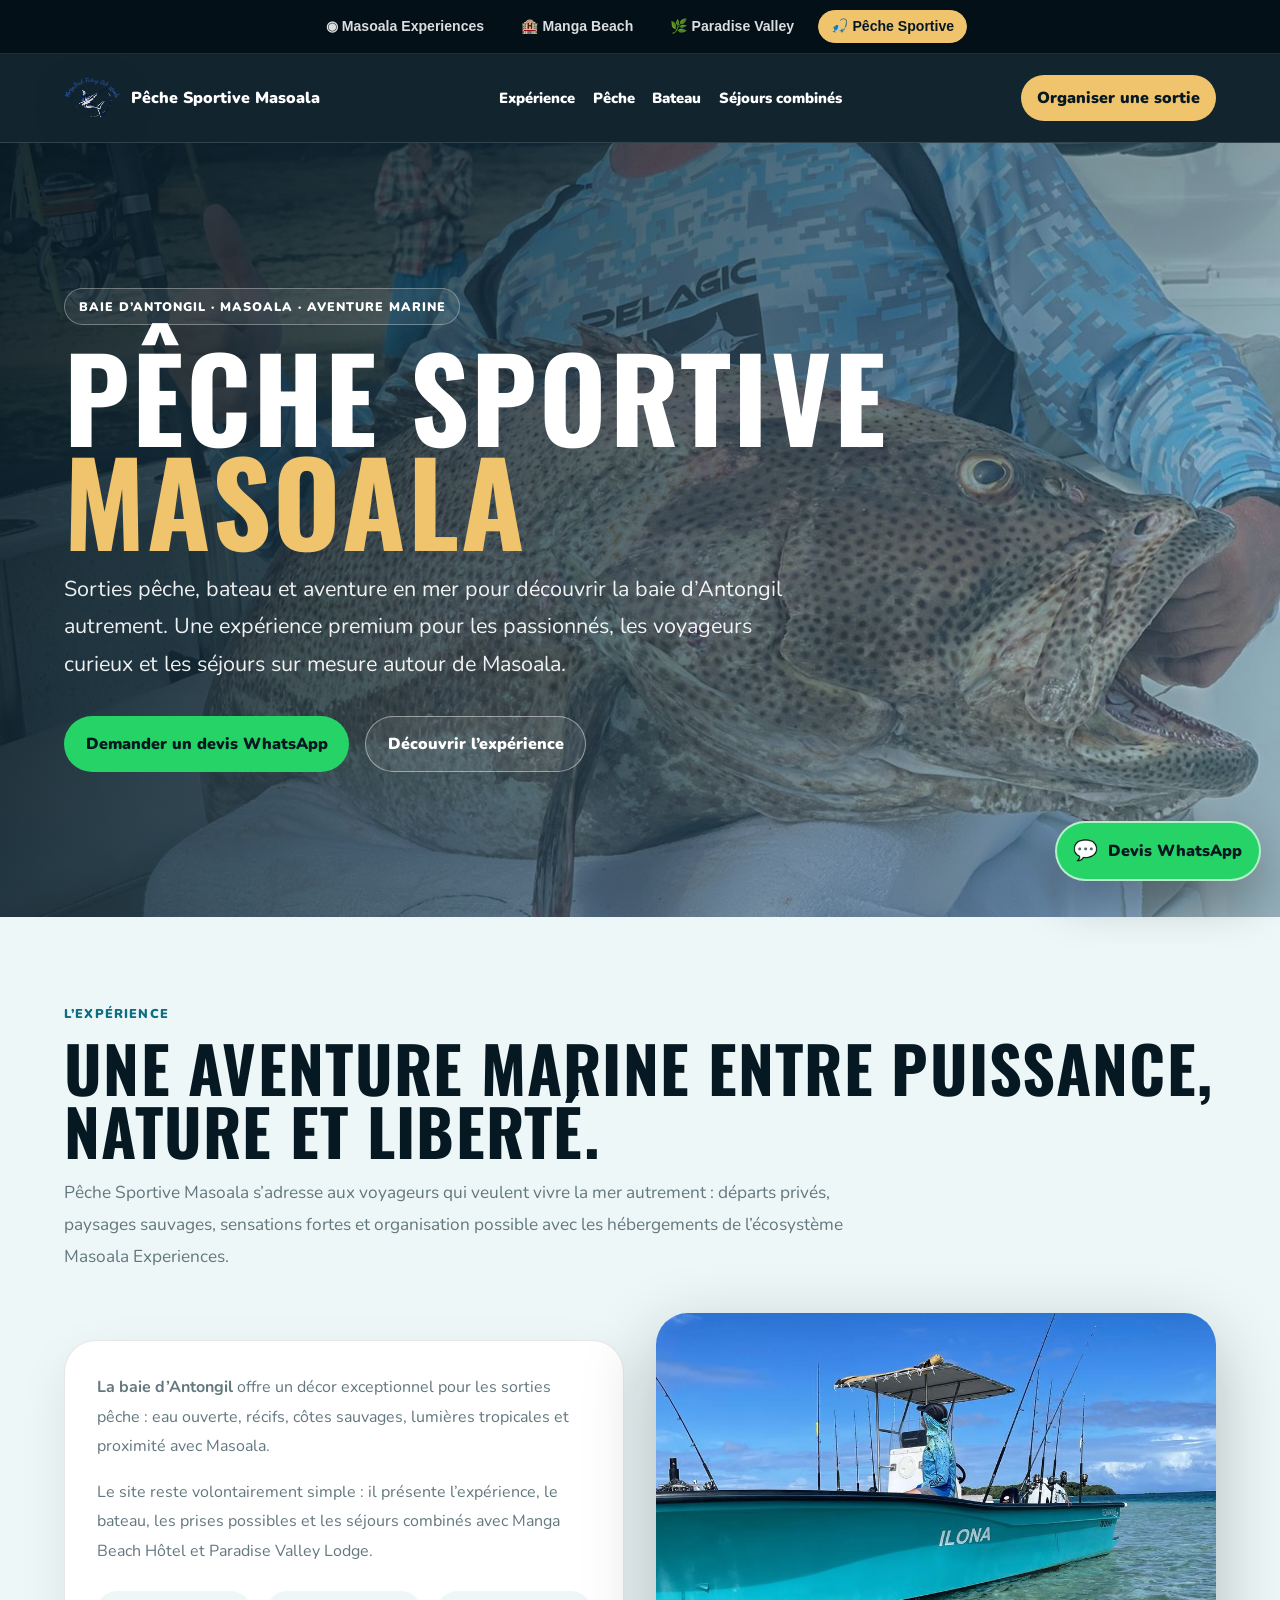
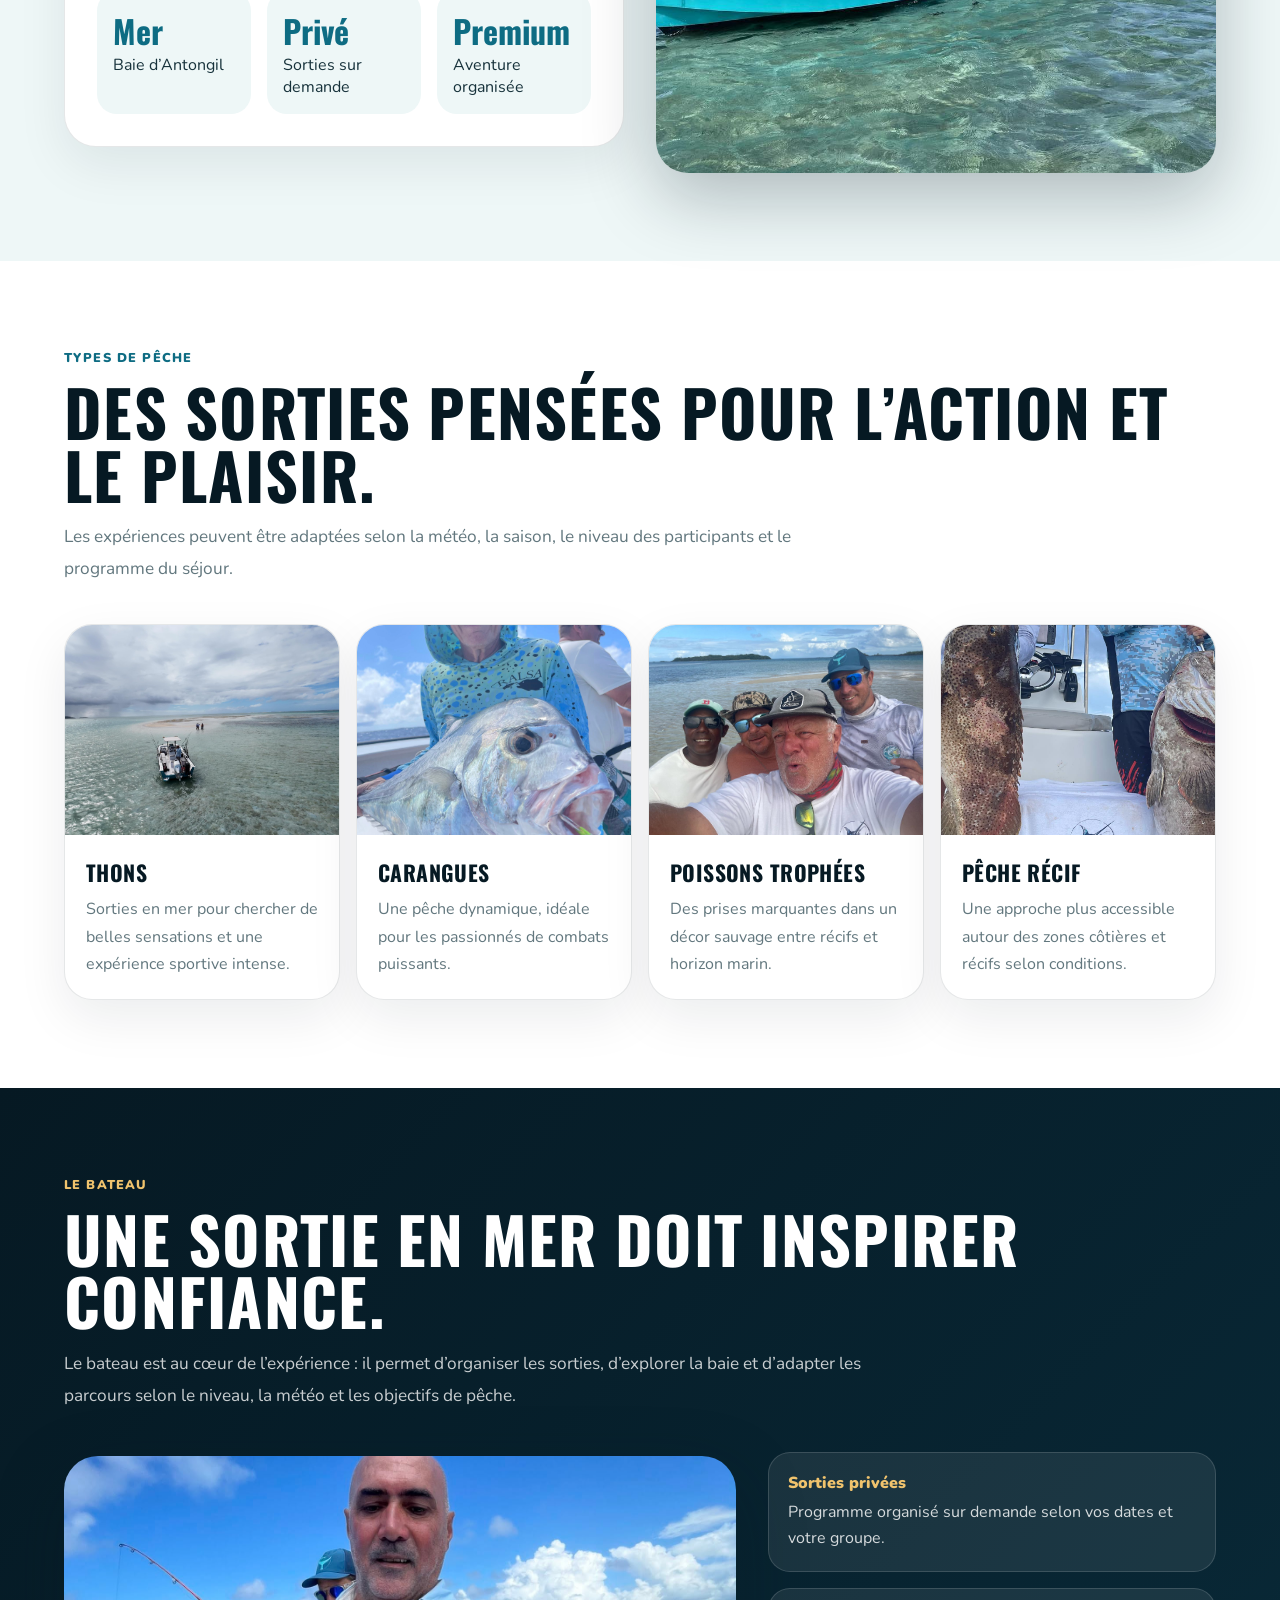
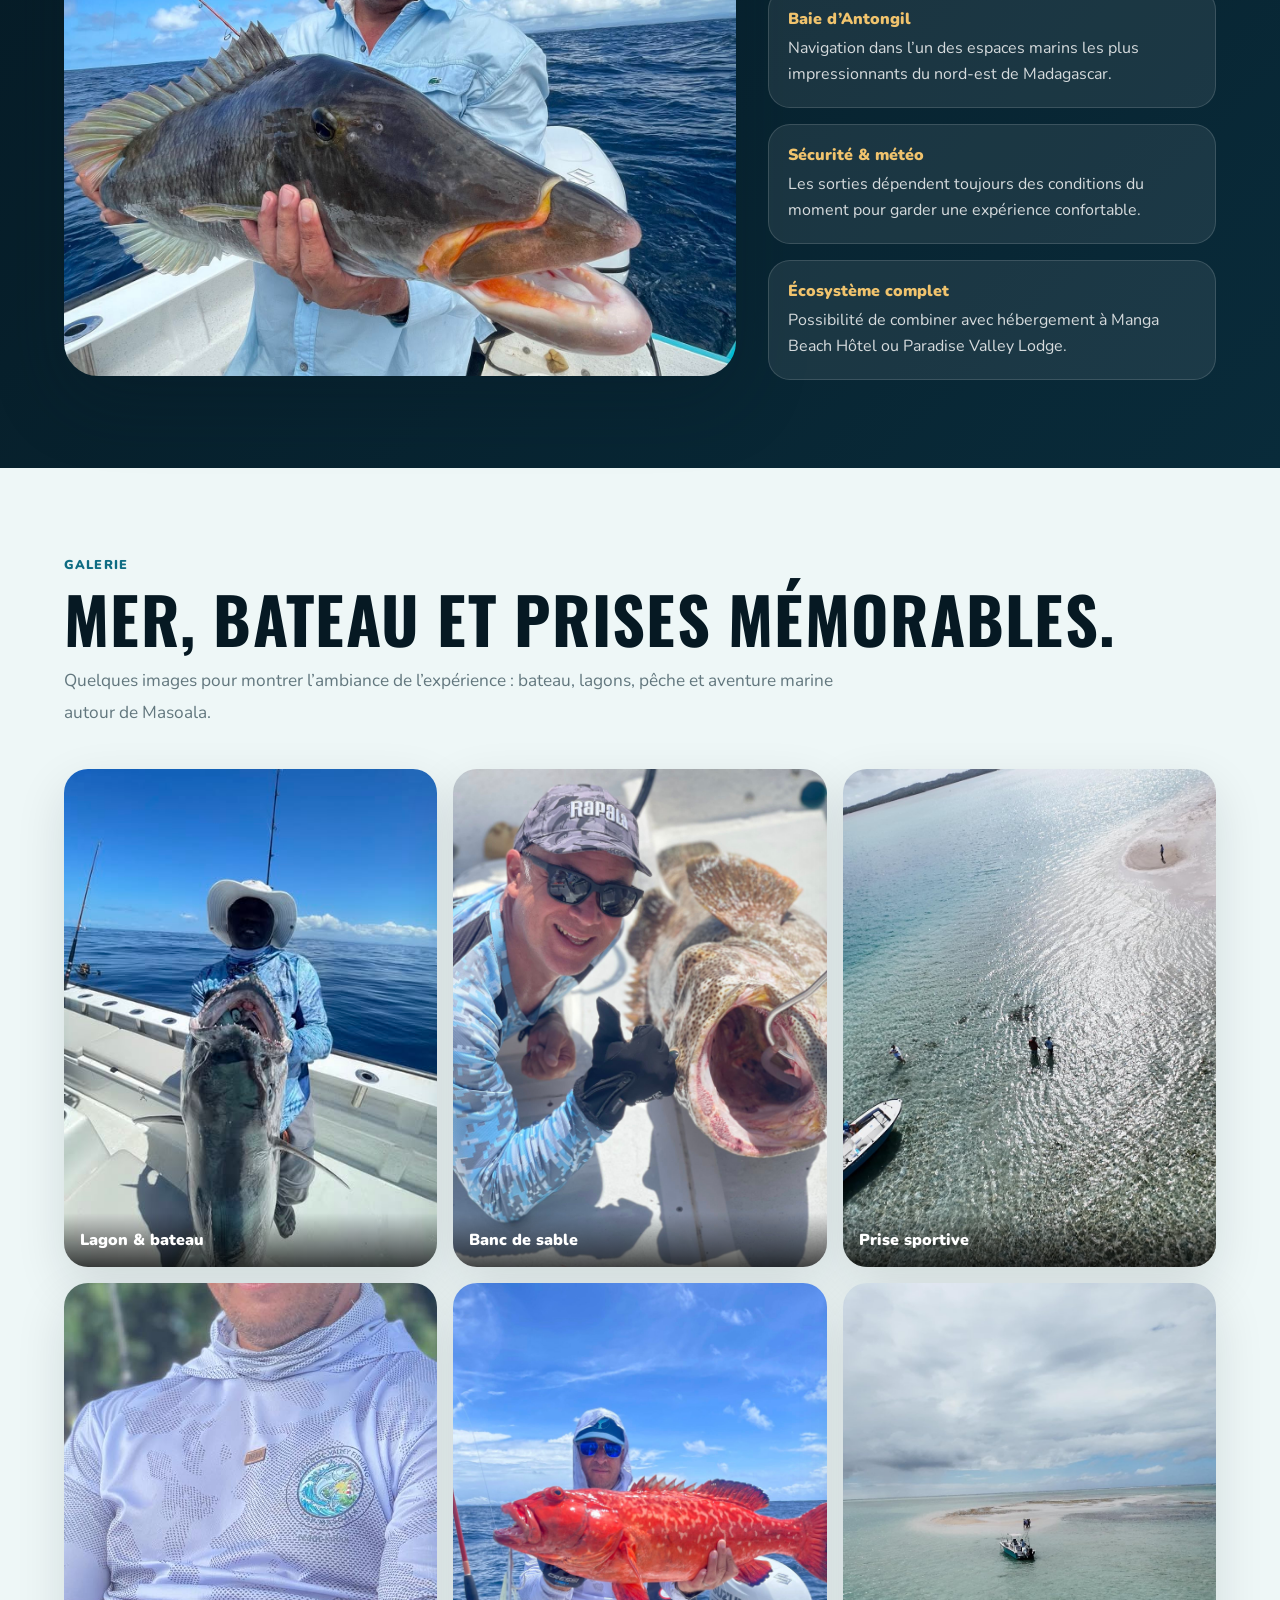
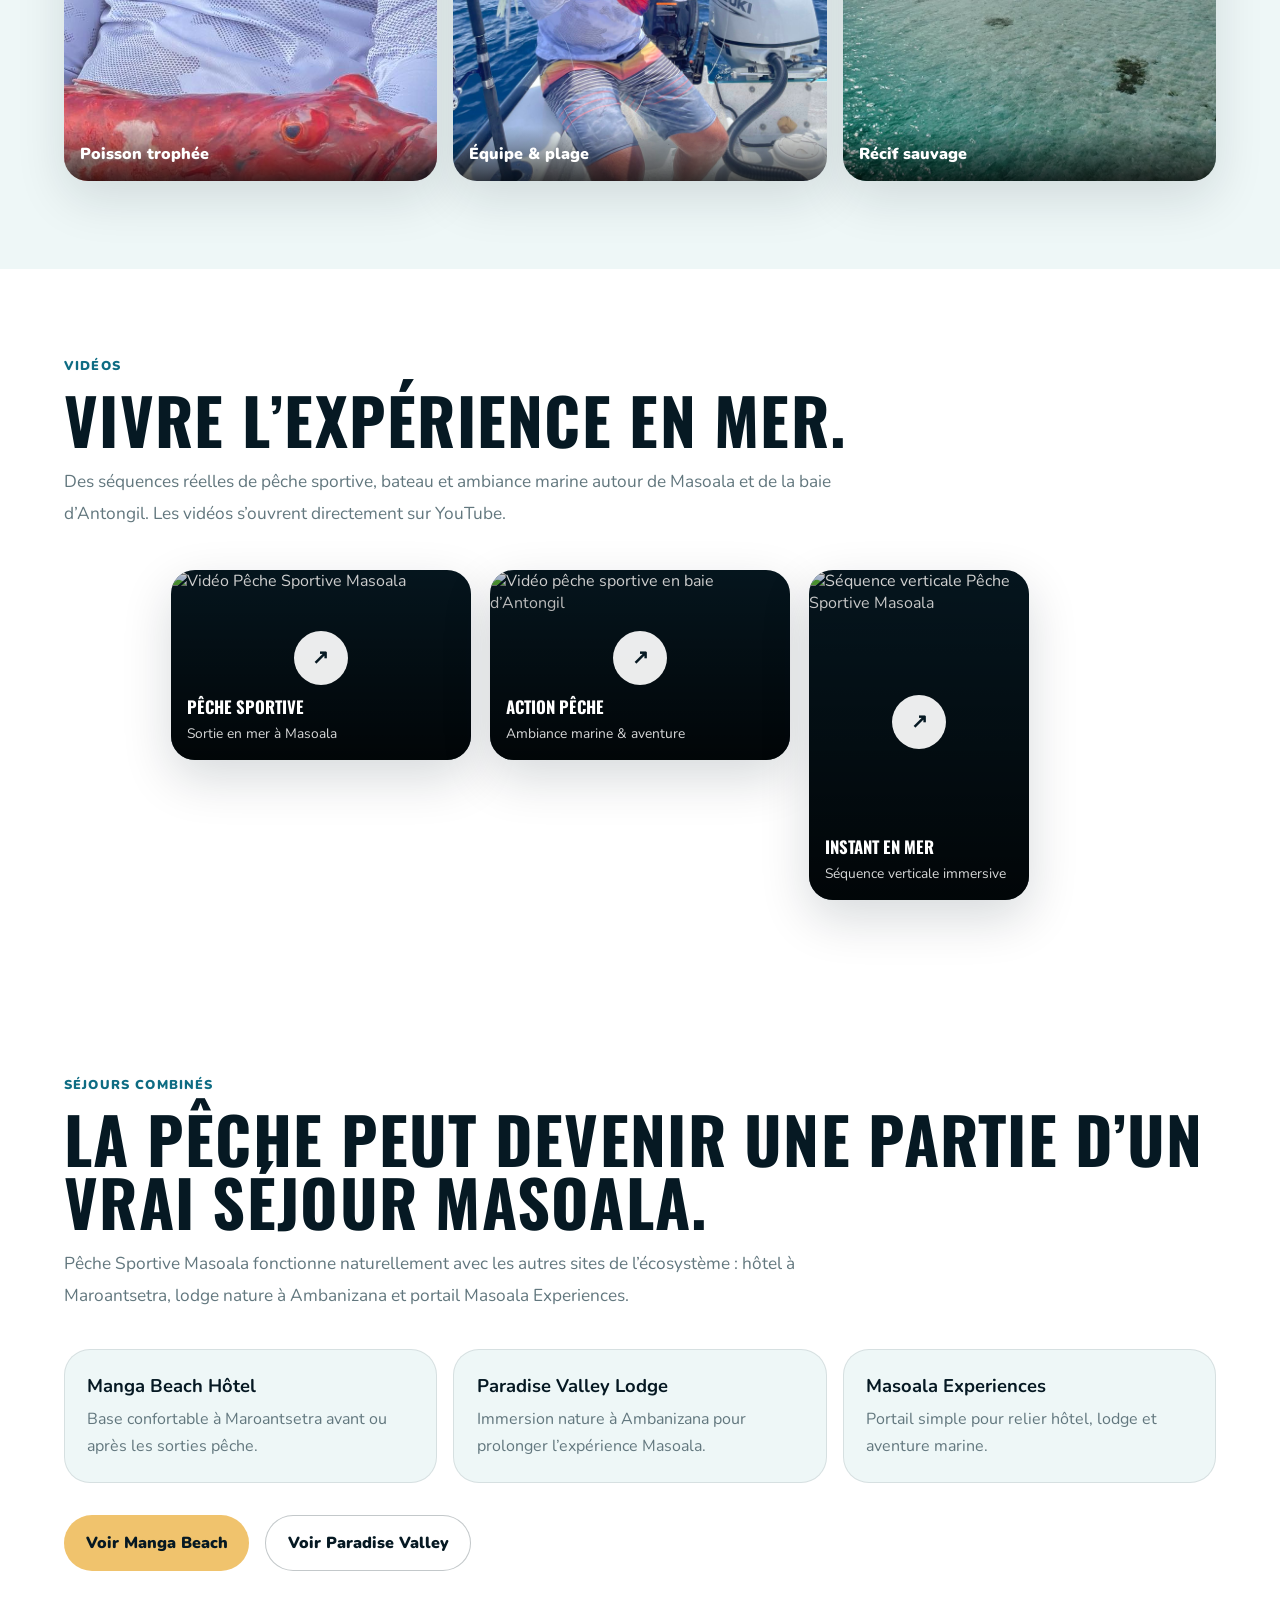
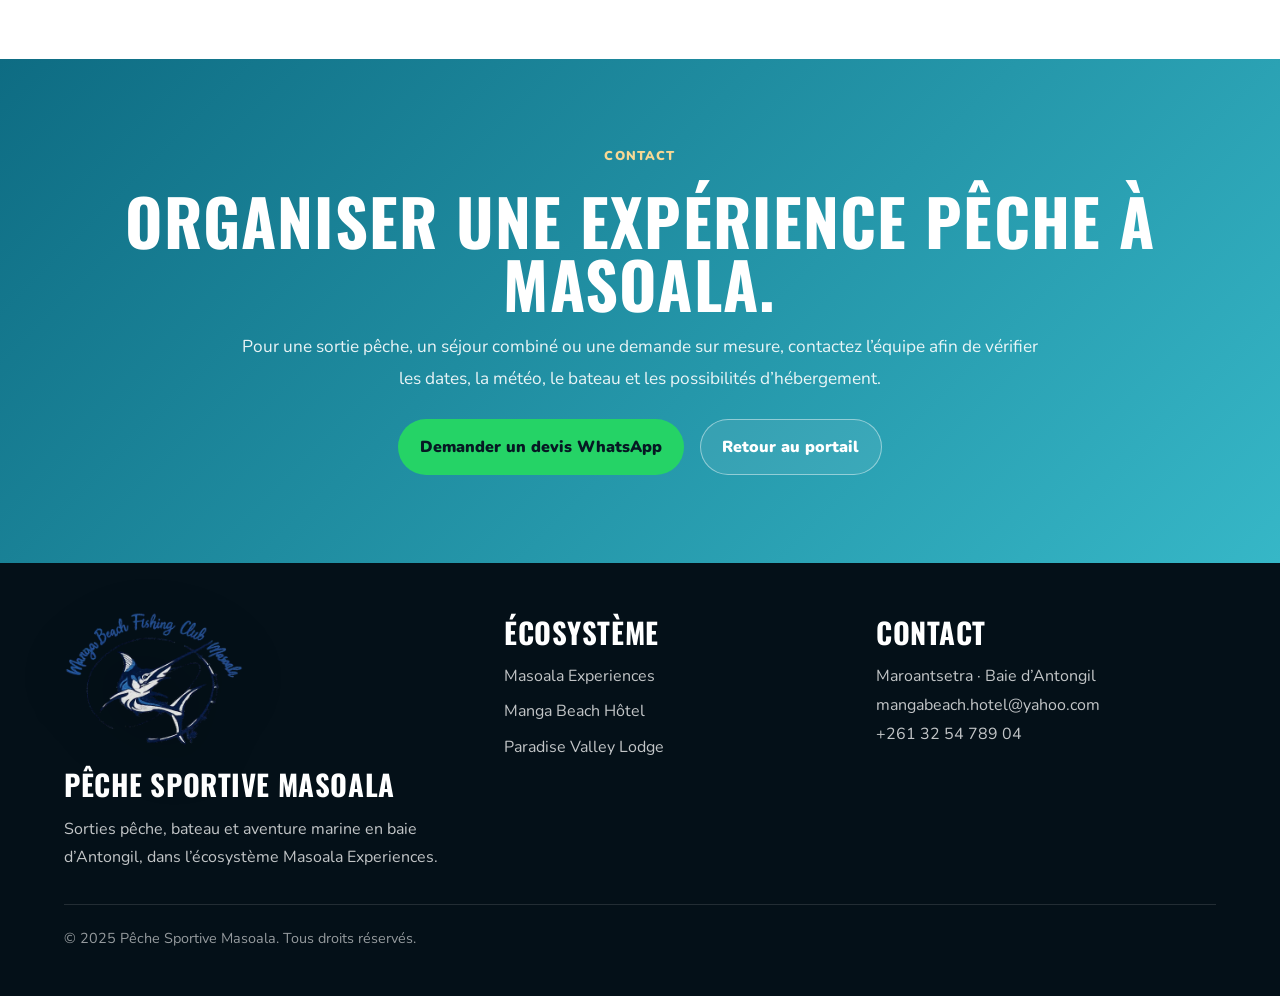
==== commit 66682b10: "Add files via upload" ====
--- a/index.html
+++ b/index.html
@@ -1,37 +1,4 @@
-<!DOCTYPE html>
- <html lang="fr"> <head><meta charset="UTF-8"/>
-<meta content="width=device-width, initial-scale=1.0" name="viewport"/>
-<title>Pêche Sportive Masoala | Pêche au gros en baie d’Antongil</title>
-<meta content="Sorties privées de pêche sportive à Masoala, en baie d’Antongil : bateau Ilona, pêche au gros, récifs, thons, carangues et séjours depuis Maroantsetra." name="description"/>
-<meta content="index, follow, max-image-preview:large, max-snippet:-1, max-video-preview:-1" name="robots"/>
-<meta content="Pêche Sportive Masoala" name="author"/>
-<meta content="#061923" name="theme-color"/>
-<meta content="MG-A" name="geo.region"/>
-<meta content="Maroantsetra, baie d’Antongil, Masoala" name="geo.placename"/>
-<meta content="pêche sportive Masoala, pêche au gros Madagascar, baie d'Antongil, Maroantsetra, sortie pêche Madagascar, bateau Ilona, pêche thon, pêche carangue, pêche récif Masoala" name="keywords"/>
-<link href="https://mangabeachfishing-masoala.com/" rel="canonical"/>
-<meta content="fr_FR" property="og:locale"/>
-<meta content="website" property="og:type"/>
-<meta content="Pêche Sportive Masoala" property="og:site_name"/>
-<meta content="Pêche Sportive Masoala | Pêche au gros en baie d’Antongil" property="og:title"/>
-<meta content="Sorties privées de pêche sportive à Masoala, en baie d’Antongil : bateau Ilona, pêche au gros, récifs, thons, carangues et séjours depuis Maroantsetra." property="og:description"/>
-<meta content="https://mangabeachfishing-masoala.com/" property="og:url"/>
-<meta content="https://mangabeachfishing-masoala.com/assets/images/hero-boat.jpg" property="og:image"/>
-<meta content="1200" property="og:image:width"/>
-<meta content="630" property="og:image:height"/>
-<meta content="Bateau de pêche sportive en baie d’Antongil à Masoala" property="og:image:alt"/>
-<meta content="summary_large_image" name="twitter:card"/>
-<meta content="Pêche Sportive Masoala | Pêche au gros en baie d’Antongil" name="twitter:title"/>
-<meta content="Sorties privées de pêche sportive à Masoala, en baie d’Antongil : bateau Ilona, pêche au gros, récifs, thons, carangues et séjours depuis Maroantsetra." name="twitter:description"/>
-<meta content="https://mangabeachfishing-masoala.com/assets/images/hero-boat.jpg" name="twitter:image"/>
-<link href="https://fonts.googleapis.com" rel="preconnect"/>
-<link crossorigin="" href="https://fonts.gstatic.com" rel="preconnect"/>
-<link href="https://fonts.googleapis.com/css2?family=Oswald:wght@500;600;700&amp;family=Nunito:wght@400;600;700;800;900&amp;display=swap" rel="stylesheet"/>
-<link href="favicon.ico" rel="icon"/>
-<link href="assets/peche-sportive-icon-512.png" rel="apple-touch-icon"/>
-<link as-="image" href="assets/images/hero-trophy.jpg" rel="preload"/>
-<script type="application/ld+json">{"@context":"https://schema.org","@graph":[{"@type":"WebSite","@id":"https://mangabeachfishing-masoala.com/#website","url":"https://mangabeachfishing-masoala.com/","name":"Pêche Sportive Masoala","inLanguage":"fr","description":"Sorties privées de pêche sportive à Masoala, en baie d’Antongil : bateau Ilona, pêche au gros, récifs, thons, carangues et séjours depuis Maroantsetra.","publisher":{"@id":"https://mangabeachfishing-masoala.com/#organization"}},{"@type":"Organization","@id":"https://mangabeachfishing-masoala.com/#organization","name":"Pêche Sportive Masoala","url":"https://mangabeachfishing-masoala.com/","logo":"https://mangabeachfishing-masoala.com/assets/peche-sportive-logo.png","email":"mangabeach.hotel@yahoo.com","telephone":"+262639698604","contactPoint":[{"@type":"ContactPoint","contactType":"customer service","telephone":"+262639698604","email":"mangabeach.hotel@yahoo.com","availableLanguage":["fr","en"]}],"sameAs":["https://youtu.be/xO0m_VlLsds","https://youtu.be/v1AvfbNLXkw","https://youtube.com/shorts/WHjOj5uccRE"]},{"@type":["LocalBusiness","SportsActivityLocation"],"@id":"https://mangabeachfishing-masoala.com/#business","name":"Pêche Sportive Masoala","url":"https://mangabeachfishing-masoala.com/","image":["https://mangabeachfishing-masoala.com/assets/images/hero-boat.jpg","https://mangabeachfishing-masoala.com/assets/images/boat-ilona.jpg","https://mangabeachfishing-masoala.com/assets/images/catch-tuna.jpg"],"description":"Sorties privées de pêche sportive à Masoala, en baie d’Antongil : bateau Ilona, pêche au gros, récifs, thons, carangues et séjours depuis Maroantsetra.","telephone":"+262639698604","email":"mangabeach.hotel@yahoo.com","priceRange":"€€€","address":{"@type":"PostalAddress","addressLocality":"Maroantsetra","addressRegion":"Analanjirofo","addressCountry":"MG"},"geo":{"@type":"GeoCoordinates","latitude":-15.4414,"longitude":49.7416},"areaServed":["Baie d’Antongil","Masoala","Maroantsetra","Analanjirofo","Madagascar"],"makesOffer":{"@id":"https://mangabeachfishing-masoala.com/#service"},"amenityFeature":[{"@type":"LocationFeatureSpecification","name":"Sorties pêche privées"},{"@type":"LocationFeatureSpecification","name":"Bateau Ilona"},{"@type":"LocationFeatureSpecification","name":"Séjours combinés avec hébergement"},{"@type":"LocationFeatureSpecification","name":"Organisation selon météo et niveau"}]},{"@type":"Service","@id":"https://mangabeachfishing-masoala.com/#service","name":"Sortie pêche sportive en baie d’Antongil","serviceType":"Pêche sportive, pêche au gros et sortie bateau","provider":{"@id":"https://mangabeachfishing-masoala.com/#business"},"areaServed":{"@type":"Place","name":"Baie d’Antongil, Masoala, Madagascar"},"description":"Sorties privées de pêche sportive à Masoala : pêche au gros, pêche récif, thons, carangues, poissons trophées et séjours combinés depuis Maroantsetra.","offers":{"@type":"Offer","availability":"https://schema.org/InStock","url":"https://mangabeachfishing-masoala.com/#contact","priceCurrency":"EUR"}},{"@type":"WebPage","@id":"https://mangabeachfishing-masoala.com/#webpage","url":"https://mangabeachfishing-masoala.com/","name":"Pêche Sportive Masoala | Pêche au gros en baie d’Antongil","description":"Sorties privées de pêche sportive à Masoala, en baie d’Antongil : bateau Ilona, pêche au gros, récifs, thons, carangues et séjours depuis Maroantsetra.","isPartOf":{"@id":"https://mangabeachfishing-masoala.com/#website"},"about":{"@id":"https://mangabeachfishing-masoala.com/#business"},"primaryImageOfPage":{"@type":"ImageObject","url":"https://mangabeachfishing-masoala.com/assets/images/hero-boat.jpg"},"breadcrumb":{"@id":"https://mangabeachfishing-masoala.com/#breadcrumb"},"inLanguage":"fr"},{"@type":"BreadcrumbList","@id":"https://mangabeachfishing-masoala.com/#breadcrumb","itemListElement":[{"@type":"ListItem","position":1,"name":"Accueil","item":"https://mangabeachfishing-masoala.com/"}]},{"@type":"FAQPage","@id":"https://mangabeachfishing-masoala.com/#faq","mainEntity":[{"@type":"Question","name":"Où se déroulent les sorties Pêche Sportive Masoala ?","acceptedAnswer":{"@type":"Answer","text":"Les sorties sont organisées autour de Masoala et de la baie d’Antongil, avec une organisation possible depuis Maroantsetra selon les dates, la météo et le programme du séjour."}},{"@type":"Question","name":"Les sorties sont-elles adaptées aux débutants ?","acceptedAnswer":{"@type":"Answer","text":"Les sorties peuvent être adaptées au niveau des participants. Le programme dépend toujours des conditions météo, de la sécurité en mer et des objectifs du groupe."}},{"@type":"Question","name":"Peut-on combiner la pêche avec un hébergement ?","acceptedAnswer":{"@type":"Answer","text":"Oui. Pêche Sportive Masoala peut être combiné avec Manga Beach Hôtel à Maroantsetra ou Paradise Valley Lodge à Ambanizana dans l’écosystème Masoala Experiences."}}]}]}</script>
-<style>:root{--deep:#061923;--navy:#092b3a;--ocean:#0e6c83;--cyan:#36b7c7;--sand:#f0c36d;--sun:#ff9d4d;--white:#fff;--text:#17323b;--muted:#62777e;--line:rgba(255,255,255,.14);--shadow:0 24px 70px rgba(6,25,35,.28);}*{box-sizing:border-box;margin:0;padding:0}html{scroll-behavior:smooth}body{font-family:'Nunito',sans-serif;background:#eef7f7;color:var(--text);overflow-x:hidden}a{text-decoration:none;color:inherit}img{max-width:100%;display:block}.topbar{display:flex;justify-content:center;gap:.7rem;flex-wrap:wrap;padding:.65rem 1rem;background:#041018;color:#fff;font-size:.88rem}.topbar a{opacity:.92}nav{position:sticky;top:0;z-index:50;display:flex;justify-content:space-between;align-items:center;padding:1rem 5vw;background:rgba(6,25,35,.95);backdrop-filter:blur(14px);color:#fff;border-bottom:1px solid var(--line)}.brand{display:flex;align-items:center;gap:.7rem;font-weight:900}.brand-mark{width:42px;height:42px;border-radius:16px;display:grid;place-items:center;background:linear-gradient(135deg,var(--sand),var(--sun));color:var(--deep);font-family:'Oswald',sans-serif;font-weight:700}.nav-links{display:flex;gap:1.1rem;align-items:center;font-weight:900;font-size:.92rem}.nav-cta{padding:.75rem 1rem;border-radius:999px;background:var(--sand);color:var(--deep);font-weight:900}.hero{min-height:86vh;display:flex;align-items:center;padding:7rem 5vw;color:#fff;background:linear-gradient(110deg,rgba(6,25,35,.92),rgba(9,43,58,.64),rgba(14,108,131,.22)),url('assets/images/hero-trophy.jpg') center/cover no-repeat}.hero-content{max-width:940px}.kicker{display:inline-flex;padding:.55rem .85rem;border:1px solid rgba(255,255,255,.32);border-radius:999px;background:rgba(255,255,255,.08);font-weight:900;text-transform:uppercase;letter-spacing:.08em;font-size:.78rem;margin-bottom:1.2rem}h1,h2,h3{font-family:'Oswald',sans-serif;text-transform:uppercase;letter-spacing:.02em}h1{font-size:clamp(3.4rem,9vw,8rem);line-height:.9;margin-bottom:1.2rem}h1 span{color:var(--sand)}.hero p{font-size:clamp(1.05rem,2vw,1.35rem);max-width:760px;line-height:1.75;color:rgba(255,255,255,.92);margin-bottom:2rem}.actions{display:flex;gap:1rem;flex-wrap:wrap}.btn{display:inline-flex;align-items:center;justify-content:center;padding:1rem 1.35rem;border-radius:999px;font-weight:900}.btn-primary{background:var(--sand);color:var(--deep)}.btn-secondary{border:1px solid rgba(255,255,255,.45);color:#fff;background:rgba(255,255,255,.08)}section{padding:5.5rem 5vw}.section-inner{max-width:1180px;margin:0 auto}.eyebrow{font-weight:900;text-transform:uppercase;letter-spacing:.09em;color:var(--ocean);font-size:.8rem;margin-bottom:.8rem}h2{font-size:clamp(2.3rem,5vw,4.8rem);line-height:.98;color:var(--deep);margin-bottom:1rem}.lead{max-width:820px;color:var(--muted);font-size:1.08rem;line-height:1.85}.split{display:grid;grid-template-columns:1fr 1fr;gap:2rem;align-items:center;margin-top:2.5rem}.split img{border-radius:32px;box-shadow:var(--shadow);height:460px;width:100%;object-fit:cover}.panel{background:#fff;border:1px solid rgba(6,25,35,.10);border-radius:32px;padding:2rem;box-shadow:0 18px 50px rgba(6,25,35,.08)}.panel p{color:var(--muted);line-height:1.85;margin-bottom:1rem}.stats{display:grid;grid-template-columns:repeat(3,1fr);gap:1rem;margin-top:1.5rem}.stat{padding:1rem;border-radius:20px;background:#eef7f7}.stat strong{display:block;font-family:'Oswald';font-size:2rem;color:var(--ocean)}.cards{display:grid;grid-template-columns:repeat(4,1fr);gap:1rem;margin-top:2.4rem}.card{background:#fff;border-radius:28px;overflow:hidden;border:1px solid rgba(6,25,35,.10);box-shadow:0 18px 50px rgba(6,25,35,.08)}.card img{height:210px;width:100%;object-fit:cover}.card-content{padding:1.3rem}.card h3{font-size:1.35rem;color:var(--deep);margin-bottom:.55rem}.card p{line-height:1.7;color:var(--muted)}.boat-section{background:linear-gradient(135deg,var(--deep),var(--navy));color:#fff}.boat-section h2{color:#fff}.boat-section .eyebrow{color:var(--sand)}.boat-section .lead{color:rgba(255,255,255,.78)}.boat-grid{display:grid;grid-template-columns:1.2fr .8fr;gap:2rem;align-items:center;margin-top:2.5rem}.boat-grid img{height:520px;width:100%;object-fit:cover;border-radius:34px;box-shadow:var(--shadow)}.boat-list{display:grid;gap:1rem}.boat-item{padding:1.2rem;border-radius:22px;background:rgba(255,255,255,.08);border:1px solid rgba(255,255,255,.14)}.boat-item strong{display:block;color:var(--sand);font-weight:900;margin-bottom:.3rem}.boat-item span{color:rgba(255,255,255,.82);line-height:1.65}.gallery{display:grid;grid-template-columns:repeat(3,1fr);gap:1rem;margin-top:2.5rem}.gallery a{position:relative;border-radius:24px;overflow:hidden;min-height:270px;box-shadow:0 18px 50px rgba(6,25,35,.12)}.gallery img{width:100%;height:100%;object-fit:cover;transition:.45s}.gallery a:hover img{transform:scale(1.06)}.gallery span{position:absolute;left:0;right:0;bottom:0;padding:1rem;background:linear-gradient(transparent,rgba(0,0,0,.72));color:#fff;font-weight:900}.combo{background:#fff}.combo-grid{display:grid;grid-template-columns:repeat(3,1fr);gap:1rem;margin-top:2.3rem}.combo-card{padding:1.4rem;border:1px solid rgba(6,25,35,.10);border-radius:26px;background:#eef7f7}.combo-card strong{display:block;font-size:1.15rem;color:var(--deep);margin-bottom:.5rem}.combo-card p{line-height:1.7;color:var(--muted)}.final-cta{background:linear-gradient(135deg,var(--ocean),var(--cyan));text-align:center;color:#fff}.final-cta h2{color:#fff}.final-cta p{margin:0 auto 1.5rem;color:rgba(255,255,255,.9)}footer{background:#041018;color:#fff;padding:3rem 5vw}.footer-inner{max-width:1180px;margin:0 auto;display:grid;grid-template-columns:1.2fr 1fr 1fr;gap:2rem}footer h3{font-size:1.8rem;margin-bottom:.6rem}footer p,footer a{color:rgba(255,255,255,.76);line-height:1.8}.footer-links{display:grid;gap:.4rem}.copyright{max-width:1180px;margin:2rem auto 0;padding-top:1.4rem;border-top:1px solid rgba(255,255,255,.12);color:rgba(255,255,255,.58);font-size:.9rem}@media(max-width:1000px){.nav-links{display:none}.hero{padding:5rem 1.2rem;min-height:76vh}section{padding:4rem 1.2rem}.split,.boat-grid,.cards,.gallery,.combo-grid,.footer-inner{grid-template-columns:1fr}.cards{gap:1.2rem}.split img,.boat-grid img{height:340px}.stats{grid-template-columns:1fr}.topbar{font-size:.8rem}}.lightbox{position:fixed;inset:0;z-index:9999;display:none;align-items:center;justify-content:center;background:rgba(3,12,18,.92);padding:1.2rem}.lightbox.open{display:flex}.lightbox-content{position:relative;max-width:min(1100px,94vw);max-height:88vh;display:grid;gap:.8rem;text-align:center;color:#fff}.lightbox img{max-width:100%;max-height:78vh;object-fit:contain;border-radius:18px;box-shadow:0 24px 80px rgba(0,0,0,.45)}.lightbox-caption{font-weight:800;color:rgba(255,255,255,.88)}.lightbox-btn{position:absolute;border:0;border-radius:999px;background:rgba(255,255,255,.13);color:#fff;width:48px;height:48px;font-size:1.5rem;font-weight:900;cursor:pointer;backdrop-filter:blur(10px);display:grid;place-items:center;transition:.2s}.lightbox-btn:hover{background:rgba(255,255,255,.24);transform:scale(1.04)}.lightbox-close{top:1rem;right:1rem}.lightbox-prev{left:1rem;top:50%;transform:translateY(-50%)}.lightbox-next{right:1rem;top:50%;transform:translateY(-50%)}.lightbox-prev:hover,.lightbox-next:hover{transform:translateY(-50%) scale(1.04)}@media(max-width:700px){.lightbox{padding:.8rem}.lightbox img{max-height:70vh;border-radius:14px}.lightbox-btn{width:42px;height:42px;font-size:1.25rem}.lightbox-prev{left:.55rem}.lightbox-next{right:.55rem}.lightbox-close{top:.55rem;right:.55rem}}.whatsapp-float{position:fixed;right:1.2rem;bottom:1.2rem;z-index:9998;display:inline-flex;align-items:center;gap:.6rem;padding:.9rem 1.05rem;border-radius:999px;background:#25D366;color:#061923;font-weight:900;box-shadow:0 18px 50px rgba(0,0,0,.28);border:2px solid rgba(255,255,255,.65);transition:.2s;}.whatsapp-float:hover{transform:translateY(-3px);box-shadow:0 24px 70px rgba(0,0,0,.34)}.whatsapp-float .wa-icon{font-size:1.25rem}.whatsapp-cta{background:#25D366!important;color:#061923!important;border-color:#25D366!important;}@media(max-width:700px){.whatsapp-float{left:1rem;right:1rem;bottom:1rem;justify-content:center}}.ecosystem-nav{position:relative;z-index:9999;display:flex;justify-content:center;align-items:center;gap:.65rem;flex-wrap:wrap;padding:.62rem 1rem;background:#041018;color:#fff;font-family:Arial,sans-serif;font-size:.88rem;line-height:1.2;border-bottom:1px solid rgba(255,255,255,.12)}.ecosystem-nav a{display:inline-flex;align-items:center;gap:.35rem;padding:.45rem .75rem;border-radius:999px;color:rgba(255,255,255,.86);text-decoration:none;font-weight:800;border:1px solid transparent;transition:.2s}.ecosystem-nav a:hover{background:rgba(255,255,255,.10);color:#fff}.ecosystem-nav a.active{background:#f0c36d;color:#061923;border-color:#f0c36d}@media(max-width:720px){.ecosystem-nav{justify-content:flex-start;overflow-x:auto;flex-wrap:nowrap;padding:.58rem .8rem}.ecosystem-nav a{white-space:nowrap;font-size:.82rem}}.video-section-clean{background:#fff}.video-grid-clean{display:grid;grid-template-columns:repeat(3,minmax(0,300px));justify-content:center;gap:1.2rem;margin-top:2.5rem}.video-card-clean{position:relative;display:block;width:100%;max-width:300px;height:190px;border-radius:24px;overflow:hidden;background:#061923;box-shadow:0 18px 50px rgba(6,25,35,.16);text-decoration:none;color:#fff}.video-card-clean img{width:100%;height:100%;object-fit:cover;display:block;transition:.35s}.video-card-clean:hover img{transform:scale(1.04)}.video-card-clean::after{content:"";position:absolute;inset:0;background:linear-gradient(to top,rgba(0,0,0,.78),rgba(0,0,0,.16))}.video-card-clean .play{position:absolute;left:50%;top:46%;transform:translate(-50%,-50%);z-index:2;width:54px;height:54px;border-radius:999px;background:rgba(255,255,255,.92);color:#061923;display:grid;place-items:center;font-size:1.25rem;font-weight:900}.video-card-clean .caption{position:absolute;left:0;right:0;bottom:0;z-index:2;padding:1rem;color:#fff}.video-card-clean .caption strong{display:block;font-family:'Oswald',sans-serif;text-transform:uppercase;font-size:1.05rem;margin-bottom:.2rem}.video-card-clean .caption span{color:rgba(255,255,255,.84);font-size:.86rem}.video-card-clean.vertical{max-width:220px;height:330px}@media(max-width:900px){.video-grid-clean{grid-template-columns:1fr;justify-items:center}.video-card-clean{width:min(100%,320px);height:200px}.video-card-clean.vertical{width:min(100%,220px);height:330px}}
+<!DOCTYPE html> <html lang="fr"> <head> <meta charset="UTF-8" /> <meta name="viewport" content="width=device-width, initial-scale=1.0" /> <title>Pêche Sportive Masoala | Sorties pêche premium en baie d’Antongil</title> <meta name="description" content="Pêche Sportive Masoala propose des sorties pêche premium en baie d’Antongil : bateau, aventure marine, pêche sportive, séjours combinés avec Manga Beach Hôtel et Paradise Valley Lodge." /> <meta name="keywords" content="pêche sportive Masoala, pêche Madagascar, baie d'Antongil, Maroantsetra, sortie pêche, bateau, pêche premium" /> <meta name="robots" content="index, follow" /> <meta property="og:title" content="Pêche Sportive Masoala | Sorties pêche premium en baie d’Antongil" /> <meta property="og:description" content="Sorties pêche, bateau et aventure marine autour de Masoala, Maroantsetra et la baie d’Antongil." /> <meta property="og:type" content="website" /> <link rel="preconnect" href="https://fonts.googleapis.com"> <link rel="preconnect" href="https://fonts.gstatic.com" crossorigin> <link href="https://fonts.googleapis.com/css2?family=Oswald:wght@500;600;700&family=Nunito:wght@400;600;700;800;900&display=swap" rel="stylesheet"> <style>:root{--deep:#061923;--navy:#092b3a;--ocean:#0e6c83;--cyan:#36b7c7;--sand:#f0c36d;--sun:#ff9d4d;--white:#fff;--text:#17323b;--muted:#62777e;--line:rgba(255,255,255,.14);--shadow:0 24px 70px rgba(6,25,35,.28);}*{box-sizing:border-box;margin:0;padding:0}html{scroll-behavior:smooth}body{font-family:'Nunito',sans-serif;background:#eef7f7;color:var(--text);overflow-x:hidden}a{text-decoration:none;color:inherit}img{max-width:100%;display:block}.topbar{display:flex;justify-content:center;gap:.7rem;flex-wrap:wrap;padding:.65rem 1rem;background:#041018;color:#fff;font-size:.88rem}.topbar a{opacity:.92}nav{position:sticky;top:0;z-index:50;display:flex;justify-content:space-between;align-items:center;padding:1rem 5vw;background:rgba(6,25,35,.95);backdrop-filter:blur(14px);color:#fff;border-bottom:1px solid var(--line)}.brand{display:flex;align-items:center;gap:.7rem;font-weight:900}.brand-mark{width:42px;height:42px;border-radius:16px;display:grid;place-items:center;background:linear-gradient(135deg,var(--sand),var(--sun));color:var(--deep);font-family:'Oswald',sans-serif;font-weight:700}.nav-links{display:flex;gap:1.1rem;align-items:center;font-weight:900;font-size:.92rem}.nav-cta{padding:.75rem 1rem;border-radius:999px;background:var(--sand);color:var(--deep);font-weight:900}.hero{min-height:86vh;display:flex;align-items:center;padding:7rem 5vw;color:#fff;background:linear-gradient(110deg,rgba(6,25,35,.92),rgba(9,43,58,.64),rgba(14,108,131,.22)),url('assets/images/hero-trophy.jpg') center/cover no-repeat}.hero-content{max-width:940px}.kicker{display:inline-flex;padding:.55rem .85rem;border:1px solid rgba(255,255,255,.32);border-radius:999px;background:rgba(255,255,255,.08);font-weight:900;text-transform:uppercase;letter-spacing:.08em;font-size:.78rem;margin-bottom:1.2rem}h1,h2,h3{font-family:'Oswald',sans-serif;text-transform:uppercase;letter-spacing:.02em}h1{font-size:clamp(3.4rem,9vw,8rem);line-height:.9;margin-bottom:1.2rem}h1 span{color:var(--sand)}.hero p{font-size:clamp(1.05rem,2vw,1.35rem);max-width:760px;line-height:1.75;color:rgba(255,255,255,.92);margin-bottom:2rem}.actions{display:flex;gap:1rem;flex-wrap:wrap}.btn{display:inline-flex;align-items:center;justify-content:center;padding:1rem 1.35rem;border-radius:999px;font-weight:900}.btn-primary{background:var(--sand);color:var(--deep)}.btn-secondary{border:1px solid rgba(255,255,255,.45);color:#fff;background:rgba(255,255,255,.08)}section{padding:5.5rem 5vw}.section-inner{max-width:1180px;margin:0 auto}.eyebrow{font-weight:900;text-transform:uppercase;letter-spacing:.09em;color:var(--ocean);font-size:.8rem;margin-bottom:.8rem}h2{font-size:clamp(2.3rem,5vw,4.8rem);line-height:.98;color:var(--deep);margin-bottom:1rem}.lead{max-width:820px;color:var(--muted);font-size:1.08rem;line-height:1.85}.split{display:grid;grid-template-columns:1fr 1fr;gap:2rem;align-items:center;margin-top:2.5rem}.split img{border-radius:32px;box-shadow:var(--shadow);height:460px;width:100%;object-fit:cover}.panel{background:#fff;border:1px solid rgba(6,25,35,.10);border-radius:32px;padding:2rem;box-shadow:0 18px 50px rgba(6,25,35,.08)}.panel p{color:var(--muted);line-height:1.85;margin-bottom:1rem}.stats{display:grid;grid-template-columns:repeat(3,1fr);gap:1rem;margin-top:1.5rem}.stat{padding:1rem;border-radius:20px;background:#eef7f7}.stat strong{display:block;font-family:'Oswald';font-size:2rem;color:var(--ocean)}.cards{display:grid;grid-template-columns:repeat(4,1fr);gap:1rem;margin-top:2.4rem}.card{background:#fff;border-radius:28px;overflow:hidden;border:1px solid rgba(6,25,35,.10);box-shadow:0 18px 50px rgba(6,25,35,.08)}.card img{height:210px;width:100%;object-fit:cover}.card-content{padding:1.3rem}.card h3{font-size:1.35rem;color:var(--deep);margin-bottom:.55rem}.card p{line-height:1.7;color:var(--muted)}.boat-section{background:linear-gradient(135deg,var(--deep),var(--navy));color:#fff}.boat-section h2{color:#fff}.boat-section .eyebrow{color:var(--sand)}.boat-section .lead{color:rgba(255,255,255,.78)}.boat-grid{display:grid;grid-template-columns:1.2fr .8fr;gap:2rem;align-items:center;margin-top:2.5rem}.boat-grid img{height:520px;width:100%;object-fit:cover;border-radius:34px;box-shadow:var(--shadow)}.boat-list{display:grid;gap:1rem}.boat-item{padding:1.2rem;border-radius:22px;background:rgba(255,255,255,.08);border:1px solid rgba(255,255,255,.14)}.boat-item strong{display:block;color:var(--sand);font-weight:900;margin-bottom:.3rem}.boat-item span{color:rgba(255,255,255,.82);line-height:1.65}.gallery{display:grid;grid-template-columns:repeat(3,1fr);gap:1rem;margin-top:2.5rem}.gallery a{position:relative;border-radius:24px;overflow:hidden;min-height:270px;box-shadow:0 18px 50px rgba(6,25,35,.12)}.gallery img{width:100%;height:100%;object-fit:cover;transition:.45s}.gallery a:hover img{transform:scale(1.06)}.gallery span{position:absolute;left:0;right:0;bottom:0;padding:1rem;background:linear-gradient(transparent,rgba(0,0,0,.72));color:#fff;font-weight:900}.combo{background:#fff}.combo-grid{display:grid;grid-template-columns:repeat(3,1fr);gap:1rem;margin-top:2.3rem}.combo-card{padding:1.4rem;border:1px solid rgba(6,25,35,.10);border-radius:26px;background:#eef7f7}.combo-card strong{display:block;font-size:1.15rem;color:var(--deep);margin-bottom:.5rem}.combo-card p{line-height:1.7;color:var(--muted)}.final-cta{background:linear-gradient(135deg,var(--ocean),var(--cyan));text-align:center;color:#fff}.final-cta h2{color:#fff}.final-cta p{margin:0 auto 1.5rem;color:rgba(255,255,255,.9)}footer{background:#041018;color:#fff;padding:3rem 5vw}.footer-inner{max-width:1180px;margin:0 auto;display:grid;grid-template-columns:1.2fr 1fr 1fr;gap:2rem}footer h3{font-size:1.8rem;margin-bottom:.6rem}footer p,footer a{color:rgba(255,255,255,.76);line-height:1.8}.footer-links{display:grid;gap:.4rem}.copyright{max-width:1180px;margin:2rem auto 0;padding-top:1.4rem;border-top:1px solid rgba(255,255,255,.12);color:rgba(255,255,255,.58);font-size:.9rem}@media(max-width:1000px){.nav-links{display:none}.hero{padding:5rem 1.2rem;min-height:76vh}section{padding:4rem 1.2rem}.split,.boat-grid,.cards,.gallery,.combo-grid,.footer-inner{grid-template-columns:1fr}.cards{gap:1.2rem}.split img,.boat-grid img{height:340px}.stats{grid-template-columns:1fr}.topbar{font-size:.8rem}}.lightbox{position:fixed;inset:0;z-index:9999;display:none;align-items:center;justify-content:center;background:rgba(3,12,18,.92);padding:1.2rem}.lightbox.open{display:flex}.lightbox-content{position:relative;max-width:min(1100px,94vw);max-height:88vh;display:grid;gap:.8rem;text-align:center;color:#fff}.lightbox img{max-width:100%;max-height:78vh;object-fit:contain;border-radius:18px;box-shadow:0 24px 80px rgba(0,0,0,.45)}.lightbox-caption{font-weight:800;color:rgba(255,255,255,.88)}.lightbox-btn{position:absolute;border:0;border-radius:999px;background:rgba(255,255,255,.13);color:#fff;width:48px;height:48px;font-size:1.5rem;font-weight:900;cursor:pointer;backdrop-filter:blur(10px);display:grid;place-items:center;transition:.2s}.lightbox-btn:hover{background:rgba(255,255,255,.24);transform:scale(1.04)}.lightbox-close{top:1rem;right:1rem}.lightbox-prev{left:1rem;top:50%;transform:translateY(-50%)}.lightbox-next{right:1rem;top:50%;transform:translateY(-50%)}.lightbox-prev:hover,.lightbox-next:hover{transform:translateY(-50%) scale(1.04)}@media(max-width:700px){.lightbox{padding:.8rem}.lightbox img{max-height:70vh;border-radius:14px}.lightbox-btn{width:42px;height:42px;font-size:1.25rem}.lightbox-prev{left:.55rem}.lightbox-next{right:.55rem}.lightbox-close{top:.55rem;right:.55rem}}.whatsapp-float{position:fixed;right:1.2rem;bottom:1.2rem;z-index:9998;display:inline-flex;align-items:center;gap:.6rem;padding:.9rem 1.05rem;border-radius:999px;background:#25D366;color:#061923;font-weight:900;box-shadow:0 18px 50px rgba(0,0,0,.28);border:2px solid rgba(255,255,255,.65);transition:.2s;}.whatsapp-float:hover{transform:translateY(-3px);box-shadow:0 24px 70px rgba(0,0,0,.34)}.whatsapp-float .wa-icon{font-size:1.25rem}.whatsapp-cta{background:#25D366!important;color:#061923!important;border-color:#25D366!important;}@media(max-width:700px){.whatsapp-float{left:1rem;right:1rem;bottom:1rem;justify-content:center}}.ecosystem-nav{position:relative;z-index:9999;display:flex;justify-content:center;align-items:center;gap:.65rem;flex-wrap:wrap;padding:.62rem 1rem;background:#041018;color:#fff;font-family:Arial,sans-serif;font-size:.88rem;line-height:1.2;border-bottom:1px solid rgba(255,255,255,.12)}.ecosystem-nav a{display:inline-flex;align-items:center;gap:.35rem;padding:.45rem .75rem;border-radius:999px;color:rgba(255,255,255,.86);text-decoration:none;font-weight:800;border:1px solid transparent;transition:.2s}.ecosystem-nav a:hover{background:rgba(255,255,255,.10);color:#fff}.ecosystem-nav a.active{background:#f0c36d;color:#061923;border-color:#f0c36d}@media(max-width:720px){.ecosystem-nav{justify-content:flex-start;overflow-x:auto;flex-wrap:nowrap;padding:.58rem .8rem}.ecosystem-nav a{white-space:nowrap;font-size:.82rem}}.video-section-clean{background:#fff}.video-grid-clean{display:grid;grid-template-columns:repeat(3,minmax(0,300px));justify-content:center;gap:1.2rem;margin-top:2.5rem}.video-card-clean{position:relative;display:block;width:100%;max-width:300px;height:190px;border-radius:24px;overflow:hidden;background:#061923;box-shadow:0 18px 50px rgba(6,25,35,.16);text-decoration:none;color:#fff}.video-card-clean img{width:100%;height:100%;object-fit:cover;display:block;transition:.35s}.video-card-clean:hover img{transform:scale(1.04)}.video-card-clean::after{content:"";position:absolute;inset:0;background:linear-gradient(to top,rgba(0,0,0,.78),rgba(0,0,0,.16))}.video-card-clean .play{position:absolute;left:50%;top:46%;transform:translate(-50%,-50%);z-index:2;width:54px;height:54px;border-radius:999px;background:rgba(255,255,255,.92);color:#061923;display:grid;place-items:center;font-size:1.25rem;font-weight:900}.video-card-clean .caption{position:absolute;left:0;right:0;bottom:0;z-index:2;padding:1rem;color:#fff}.video-card-clean .caption strong{display:block;font-family:'Oswald',sans-serif;text-transform:uppercase;font-size:1.05rem;margin-bottom:.2rem}.video-card-clean .caption span{color:rgba(255,255,255,.84);font-size:.86rem}.video-card-clean.vertical{max-width:220px;height:330px}@media(max-width:900px){.video-grid-clean{grid-template-columns:1fr;justify-items:center}.video-card-clean{width:min(100%,320px);height:200px}.video-card-clean.vertical{width:min(100%,220px);height:330px}}
 /* Peche Sportive logo integration */
 .peche-logo-nav{
   width:56px;
@@ -55,22 +22,13 @@
   .peche-footer-logo{width:150px}
 }
 
-</style>
-</head> <body> <div aria-label="Navigation écosystème Masoala" class="ecosystem-nav"> <a href="https://masoala-experiences.com/" rel="noopener" target="_blank">◉ Masoala Experiences</a> <a href="https://mangabeach-madagascar.mg/" rel="noopener" target="_blank">🏨 Manga Beach</a> <a href="https://lodge-paradisevalley.com/" rel="noopener" target="_blank">🌿 Paradise Valley</a> <a class="active" href="https://mangabeachfishing-masoala.com/" rel="noopener" target="_blank">🎣 Pêche Sportive</a> </div> <nav> <a aria-label="Pêche Sportive Masoala accueil" class="brand" href="index.html"> <img alt="Logo Pêche Sportive Masoala" class="peche-logo-nav" decoding="async" loading="eager" src="assets/peche-sportive-logo-small.webp"/><span>Pêche Sportive Masoala</span> </a> <div class="nav-links"> <a href="#experience">Expérience</a> <a href="#peche">Pêche</a> <a href="#bateau">Bateau</a> <a href="#sejours">Séjours combinés</a> <a href="#contact">Contact</a></div> <a class="nav-cta" href="#contact">Organiser une sortie</a> </nav> <header class="hero"> <div class="hero-content"> <span class="kicker">Baie d’Antongil · Masoala · Aventure marine</span> <h1>Pêche Sportive <span>Masoala</span></h1> <p>Sorties privées de pêche sportive en baie d’Antongil, autour de Masoala et Maroantsetra : pêche au gros, pêche récif, bateau Ilona et aventure marine organisée sur mesure.</p> <div class="actions"> <a class="btn whatsapp-cta" href="https://wa.me/262639698604?text=Bonjour%2C%20je%20souhaite%20avoir%20des%20informations%20et%20un%20devis%20pour%20une%20sortie%20P%C3%AAche%20Sportive%20Masoala." rel="noopener" target="_blank">Demander un devis WhatsApp</a> <a class="btn btn-secondary" href="#experience">Découvrir l’expérience</a> </div> </div> </header> <main> <section id="experience"> <div class="section-inner"> <p class="eyebrow">L’expérience</p> <h2>Une aventure marine entre puissance, nature et liberté.</h2> <p class="lead">Pêche Sportive Masoala s’adresse aux passionnés de pêche au gros, aux voyageurs curieux et aux groupes qui veulent vivre la mer autrement : départs privés, récifs, thons, carangues, paysages sauvages et séjours combinés dans l’écosystème Masoala Experiences.</p> <div class="split"> <div class="panel"> <p><strong>La baie d’Antongil</strong> offre un terrain de jeu exceptionnel pour la pêche sportive à Madagascar : eau ouverte, zones récifales, côtes sauvages, lumière tropicale et proximité directe avec la péninsule de Masoala.</p> <p>Depuis Maroantsetra ou dans un séjour combiné, l’équipe organise les sorties sur demande à bord du bateau Ilona, avec itinéraire ajusté selon la météo, le niveau des participants et les objectifs de pêche.</p> <div class="stats"> <div class="stat"><strong>Masoala</strong><span>Baie d’Antongil</span></div> <div class="stat"><strong>Privé</strong><span>Sorties sur demande</span></div> <div class="stat"><strong>Bateau</strong><span>Ilona &amp; équipage</span></div> </div> </div> <img alt="Bateau de pêche sportive à Masoala" decoding="async" loading="eager" src="assets/images/hero-boat.jpg"/> </div> </div> </section> <section id="peche" style="background:#fff"> <div class="section-inner"> <p class="eyebrow">Types de pêche</p> <h2>Des sorties pensées pour l’action et le plaisir.</h2> <p class="lead">Pêche au gros, pêche récif, recherche de thons, carangues ou poissons trophées : les expériences sont adaptées selon la météo, la saison, le niveau des participants et le programme du séjour.</p> <div class="cards"> <article class="card"><img alt="Thon pêché à Masoala" decoding="async" loading="lazy" src="assets/images/catch-tuna.jpg"/><div class="card-content"><h3>Thons</h3><p>Sorties en mer pour chercher de belles sensations et une expérience sportive intense.</p></div></article> <article class="card"><img alt="Carangue argentée" decoding="async" loading="lazy" src="assets/images/catch-silver-trevally.jpg"/><div class="card-content"><h3>Carangues</h3><p>Une pêche dynamique, idéale pour les passionnés de combats puissants.</p></div></article> <article class="card"><img alt="Poisson trophée rouge" decoding="async" loading="lazy" src="assets/images/catch-red-trophy.jpg"/><div class="card-content"><h3>Poissons trophées</h3><p>Des prises marquantes dans un décor sauvage entre récifs et horizon marin.</p></div></article> <article class="card"><img alt="Mérous pêchés en baie d'Antongil" decoding="async" loading="lazy" src="assets/images/catch-double-grouper.jpg"/><div class="card-content"><h3>Pêche récif</h3><p>Une approche plus accessible autour des zones côtières et récifs selon conditions.</p></div></article> </div> </div> </section> <section class="boat-section" id="bateau"> <div class="section-inner"> <p class="eyebrow">Le bateau</p> <h2>Une sortie en mer doit inspirer confiance.</h2> <p class="lead">Le bateau Ilona est au cœur de l’expérience : il permet d’explorer la baie d’Antongil, de rejoindre les zones de pêche et d’adapter les parcours selon la météo, le niveau et les objectifs de chaque sortie.</p> <div class="boat-grid"> <img alt="Bateau Ilona pour pêche sportive" decoding="async" loading="lazy" src="assets/images/boat-ilona.jpg"/> <div class="boat-list"> <div class="boat-item"><strong>Sorties privées</strong><span>Programme organisé sur demande selon vos dates et votre groupe.</span></div> <div class="boat-item"><strong>Baie d’Antongil</strong><span>Navigation dans l’un des espaces marins les plus impressionnants du nord-est de Madagascar.</span></div> <div class="boat-item"><strong>Sécurité &amp; météo</strong><span>Les sorties dépendent toujours des conditions du moment pour garder une expérience confortable.</span></div> <div class="boat-item"><strong>Écosystème complet</strong><span>Possibilité de combiner avec hébergement à Manga Beach Hôtel ou Paradise Valley Lodge.</span></div> </div> </div> </div> </section> <section> <div class="section-inner"> <p class="eyebrow">Galerie</p> <h2>Mer, bateau et prises mémorables.</h2> <p class="lead">Quelques images pour montrer l’ambiance de l’expérience : bateau, lagons, pêche et aventure marine autour de Masoala.</p> <div class="gallery"> <a href="assets/images/aerial-lagoon-boat.jpg"><img alt="Bateau sur lagon" decoding="async" loading="lazy" src="assets/images/aerial-lagoon-boat.jpg"/><span>Lagon &amp; bateau</span></a> <a href="assets/images/aerial-sandbank.jpg"><img alt="Banc de sable" decoding="async" loading="lazy" src="assets/images/aerial-sandbank.jpg"/><span>Banc de sable</span></a> <a href="assets/images/catch-open-mouth.jpg"><img alt="Prise de pêche sportive" decoding="async" loading="lazy" src="assets/images/catch-open-mouth.jpg"/><span>Prise sportive</span></a> <a href="assets/images/catch-red-grouper-close.jpg"><img alt="Mérou rouge" decoding="async" loading="lazy" src="assets/images/catch-red-grouper-close.jpg"/><span>Poisson trophée</span></a> <a href="assets/images/team-beach.jpg"><img alt="Équipe sur la plage" decoding="async" loading="lazy" src="assets/images/team-beach.jpg"/><span>Équipe &amp; plage</span></a> <a href="assets/images/aerial-wide-reef.jpg"><img alt="Récif vu du ciel" decoding="async" loading="lazy" src="assets/images/aerial-wide-reef.jpg"/><span>Récif sauvage</span></a> </div> </div> </section> <section class="video-section-clean" id="videos"> <div class="section-inner"> <p class="eyebrow">Vidéos</p> <h2>Vivre l’expérience en mer.</h2> <p class="lead">Des séquences réelles de pêche sportive, bateau et ambiance marine autour de Masoala et de la baie d’Antongil. Les vidéos s’ouvrent directement sur YouTube.</p> <div class="video-grid-clean"> <a aria-label="Voir la vidéo pêche sportive Masoala sur YouTube" class="video-card-clean" href="https://youtu.be/xO0m_VlLsds" rel="noopener" target="_blank"> <img alt="Vidéo Pêche Sportive Masoala" decoding="async" loading="lazy" src="https://img.youtube.com/vi/xO0m_VlLsds/hqdefault.jpg"/> <span class="play">↗</span> <span class="caption"><strong>Pêche Sportive</strong><span>Sortie en mer à Masoala</span></span> </a> <a aria-label="Voir la vidéo pêche sportive sur YouTube" class="video-card-clean" href="https://youtu.be/v1AvfbNLXkw" rel="noopener" target="_blank"> <img alt="Vidéo pêche sportive en baie d’Antongil" decoding="async" loading="lazy" src="https://img.youtube.com/vi/v1AvfbNLXkw/hqdefault.jpg"/> <span class="play">↗</span> <span class="caption"><strong>Action pêche</strong><span>Ambiance marine &amp; aventure</span></span> </a> <a aria-label="Voir la séquence verticale en mer sur YouTube" class="video-card-clean vertical" href="https://youtube.com/shorts/WHjOj5uccRE" rel="noopener" target="_blank"> <img alt="Séquence verticale Pêche Sportive Masoala" decoding="async" loading="lazy" src="https://img.youtube.com/vi/WHjOj5uccRE/hqdefault.jpg"/> <span class="play">↗</span> <span class="caption"><strong>Instant en mer</strong><span>Séquence verticale immersive</span></span> </a> </div> </div> </section> <section class="combo" id="sejours"> <div class="section-inner"> <p class="eyebrow">Séjours combinés</p> <h2>La pêche peut devenir une partie d’un vrai séjour Masoala.</h2> <p class="lead">Pêche Sportive Masoala fonctionne naturellement avec les autres sites de l’écosystème : hôtel à Maroantsetra, lodge nature à Ambanizana et portail Masoala Experiences.</p> <div class="combo-grid"> <div class="combo-card"><strong>Manga Beach Hôtel</strong><p>Base confortable à Maroantsetra avant ou après les sorties pêche.</p></div> <div class="combo-card"><strong>Paradise Valley Lodge</strong><p>Immersion nature à Ambanizana pour prolonger l’expérience Masoala.</p></div> <div class="combo-card"><strong>Masoala Experiences</strong><p>Portail simple pour relier hôtel, lodge et aventure marine.</p></div> </div> <div class="actions" style="margin-top:2rem"> <a class="btn btn-primary" href="https://mangabeach-madagascar.mg/" rel="noopener" target="_blank">Voir Manga Beach</a> <a class="btn btn-secondary" href="https://lodge-paradisevalley.com/" rel="noopener" style="color:var(--deep);border-color:rgba(6,25,35,.24)" target="_blank">Voir Paradise Valley</a> </div> </div> </section> 
-<section id="faq" style="background:#fff">
-<div class="section-inner">
-<p class="eyebrow">Questions fréquentes</p>
-<h2>Préparer une sortie pêche à Masoala.</h2>
-<p class="lead">Les sorties sont organisées sur demande afin de respecter la météo, la sécurité en mer et le niveau de chaque groupe.</p>
-<div class="combo-grid">
-<div class="combo-card"><strong>Où se déroulent les sorties ?</strong><p>Autour de Masoala et de la baie d’Antongil, avec organisation possible depuis Maroantsetra selon votre programme.</p></div>
-<div class="combo-card"><strong>Faut-il être expérimenté ?</strong><p>Non. Le programme peut être adapté au niveau des participants, de l’initiation à une sortie plus sportive.</p></div>
-<div class="combo-card"><strong>Peut-on combiner avec un séjour ?</strong><p>Oui. La sortie pêche peut être combinée avec Manga Beach Hôtel ou Paradise Valley Lodge dans l’écosystème Masoala Experiences.</p></div>
-</div>
-</div>
-</section>
-<section class="final-cta" id="contact"> <div class="section-inner"> <p class="eyebrow" style="color:#f8d894">Contact</p> <h2>Organiser une expérience pêche à Masoala.</h2> <p class="lead">Pour une sortie pêche, un séjour combiné ou une demande sur mesure, contactez l’équipe afin de vérifier les dates, la météo, le bateau et les possibilités d’hébergement.</p> <div class="actions" style="justify-content:center"> <a class="btn btn-primary whatsapp-cta" href="https://wa.me/262639698604?text=Bonjour%2C%20je%20souhaite%20avoir%20des%20informations%20et%20un%20devis%20pour%20une%20sortie%20P%C3%AAche%20Sportive%20Masoala." rel="noopener" target="_blank">Demander un devis WhatsApp</a> <a class="btn btn-secondary" href="https://masoala-experiences.com/" rel="noopener" target="_blank">Retour au portail</a> </div> </div> </section> </main> <footer> <div class="footer-inner"> <div> <img alt="Logo Pêche Sportive Masoala" class="peche-footer-logo" decoding="async" loading="eager" src="assets/peche-sportive-logo-small.webp"/>
-<h3>Pêche Sportive Masoala</h3> <p>Sorties pêche, bateau et aventure marine en baie d’Antongil, dans l’écosystème Masoala Experiences.</p> </div> <div> <h3>Écosystème</h3> <div class="footer-links"> <a href="https://masoala-experiences.com/" rel="noopener" target="_blank">Masoala Experiences</a> <a href="https://mangabeach-madagascar.mg/" rel="noopener" target="_blank">Manga Beach Hôtel</a> <a href="https://lodge-paradisevalley.com/" rel="noopener" target="_blank">Paradise Valley Lodge</a> </div> </div> <div> <h3>Contact</h3> <p>Maroantsetra · Baie d’Antongil<br/>mangabeach.hotel@yahoo.com<br/>+262 639 698 604</p> </div> </div> <div class="copyright">© 2025 Pêche Sportive Masoala. Tous droits réservés.</div> </footer> <div aria-hidden="true" aria-label="Galerie photo agrandie" class="lightbox" id="galleryLightbox" role="dialog"> <button aria-label="Fermer" class="lightbox-btn lightbox-close" type="button">×</button> <button aria-label="Photo précédente" class="lightbox-btn lightbox-prev" type="button">‹</button> <div class="lightbox-content"> <img alt="" aria-hidden="true" id="lightboxImage" src=""/> <div class="lightbox-caption" id="lightboxCaption"></div> </div> <button aria-label="Photo suivante" class="lightbox-btn lightbox-next" type="button">›</button> </div> <script>
+</style> <script async src="https://www.googletagmanager.com/gtag/js?id=G-XXXXXXXXXX"></script><script>window.dataLayer=window.dataLayer||[];function gtag(){dataLayer.push(arguments);}gtag('js',new Date());gtag('config','G-XXXXXXXXXX');</script><meta property="og:image" content="https://mangabeachfishing-masoala.com/assets/images/hero-boat.jpg"/><meta property="og:image:width" content="1200"/><meta property="og:image:height" content="630"/><meta property="og:url" content="https://mangabeachfishing-masoala.com/"/><link rel="canonical" href="https://mangabeachfishing-masoala.com/"/><script type="application/ld+json">
+{"@context":"https://schema.org","@type":"SportsActivityLocation","name":"Pêche Sportive Masoala","description":"Sorties pêche premium en baie d'Antongil à bord du bateau Ilona — pêche au gros, jigging, popping autour de la péninsule de Masoala, Madagascar","url":"https://mangabeachfishing-masoala.com","image":"https://mangabeachfishing-masoala.com/assets/images/hero-boat.jpg","address":{"@type":"PostalAddress","addressLocality":"Maroantsetra","addressRegion":"Analanjirofo","addressCountry":"MG"},"geo":{"@type":"GeoCoordinates","latitude":-15.4414,"longitude":49.7416},"sport":"Pêche sportive","priceRange":"€€€","amenityFeature":[{"@type":"LocationFeatureSpecification","name":"Bateau Ilona équipé"},{"@type":"LocationFeatureSpecification","name":"Guide expert"},{"@type":"LocationFeatureSpecification","name":"Matériel fourni"},{"@type":"LocationFeatureSpecification","name":"Transferts inclus"}]}
+</script>
+  <link rel="icon" href="favicon.ico">
+  <link rel="apple-touch-icon" href="assets/peche-sportive-icon-512.png">
+</head> <body> <div class="ecosystem-nav" aria-label="Navigation écosystème Masoala"> <a href="https://masoala-experiences.com/">◉ Masoala Experiences</a> <a href="https://mangabeach-madagascar.mg/">🏨 Manga Beach</a> <a href="https://lodge-paradisevalley.com/">🌿 Paradise Valley</a> <a href="https://mangabeachfishing-masoala.com/" class="active">🎣 Pêche Sportive</a> </div> <nav> <a class="brand" href="index.html" aria-label="Pêche Sportive Masoala accueil"> <img class="peche-logo-nav" src="assets/peche-sportive-logo-small.webp" alt="Logo Pêche Sportive Masoala"><span>Pêche Sportive Masoala</span> </a> <div class="nav-links"> <a href="#experience">Expérience</a> <a href="#peche">Pêche</a> <a href="#bateau">Bateau</a> <a href="#sejours">Séjours combinés</a> </div> <a class="nav-cta" href="#contact">Organiser une sortie</a> </nav> <header class="hero"> <div class="hero-content"> <span class="kicker">Baie d’Antongil · Masoala · Aventure marine</span> <h1>Pêche Sportive <span>Masoala</span></h1> <p>Sorties pêche, bateau et aventure en mer pour découvrir la baie d’Antongil autrement. Une expérience premium pour les passionnés, les voyageurs curieux et les séjours sur mesure autour de Masoala.</p> <div class="actions"> <a class="btn whatsapp-cta" href="https://wa.me/262639698604?text=Bonjour%2C%20je%20souhaite%20avoir%20des%20informations%20et%20un%20devis%20pour%20une%20sortie%20P%C3%AAche%20Sportive%20Masoala." target="_blank" rel="noopener">Demander un devis WhatsApp</a> <a class="btn btn-secondary" href="#experience">Découvrir l’expérience</a> </div> </div> </header> <main> <section id="experience"> <div class="section-inner"> <p class="eyebrow">L’expérience</p> <h2>Une aventure marine entre puissance, nature et liberté.</h2> <p class="lead">Pêche Sportive Masoala s’adresse aux voyageurs qui veulent vivre la mer autrement : départs privés, paysages sauvages, sensations fortes et organisation possible avec les hébergements de l’écosystème Masoala Experiences.</p> <div class="split"> <div class="panel"> <p><strong>La baie d’Antongil</strong> offre un décor exceptionnel pour les sorties pêche : eau ouverte, récifs, côtes sauvages, lumières tropicales et proximité avec Masoala.</p> <p>Le site reste volontairement simple : il présente l’expérience, le bateau, les prises possibles et les séjours combinés avec Manga Beach Hôtel et Paradise Valley Lodge.</p> <div class="stats"> <div class="stat"><strong>Mer</strong><span>Baie d’Antongil</span></div> <div class="stat"><strong>Privé</strong><span>Sorties sur demande</span></div> <div class="stat"><strong>Premium</strong><span>Aventure organisée</span></div> </div> </div> <img src="assets/images/hero-boat.jpg" alt="Bateau de pêche sportive à Masoala"> </div> </div> </section> <section id="peche" style="background:#fff"> <div class="section-inner"> <p class="eyebrow">Types de pêche</p> <h2>Des sorties pensées pour l’action et le plaisir.</h2> <p class="lead">Les expériences peuvent être adaptées selon la météo, la saison, le niveau des participants et le programme du séjour.</p> <div class="cards"> <article class="card"><img src="assets/images/catch-tuna.jpg" alt="Thon pêché à Masoala"><div class="card-content"><h3>Thons</h3><p>Sorties en mer pour chercher de belles sensations et une expérience sportive intense.</p></div></article> <article class="card"><img src="assets/images/catch-silver-trevally.jpg" alt="Carangue argentée"><div class="card-content"><h3>Carangues</h3><p>Une pêche dynamique, idéale pour les passionnés de combats puissants.</p></div></article> <article class="card"><img src="assets/images/catch-red-trophy.jpg" alt="Poisson trophée rouge"><div class="card-content"><h3>Poissons trophées</h3><p>Des prises marquantes dans un décor sauvage entre récifs et horizon marin.</p></div></article> <article class="card"><img src="assets/images/catch-double-grouper.jpg" alt="Mérous pêchés en baie d'Antongil"><div class="card-content"><h3>Pêche récif</h3><p>Une approche plus accessible autour des zones côtières et récifs selon conditions.</p></div></article> </div> </div> </section> <section id="bateau" class="boat-section"> <div class="section-inner"> <p class="eyebrow">Le bateau</p> <h2>Une sortie en mer doit inspirer confiance.</h2> <p class="lead">Le bateau est au cœur de l’expérience : il permet d’organiser les sorties, d’explorer la baie et d’adapter les parcours selon le niveau, la météo et les objectifs de pêche.</p> <div class="boat-grid"> <img src="assets/images/boat-ilona.jpg" alt="Bateau Ilona pour pêche sportive"> <div class="boat-list"> <div class="boat-item"><strong>Sorties privées</strong><span>Programme organisé sur demande selon vos dates et votre groupe.</span></div> <div class="boat-item"><strong>Baie d’Antongil</strong><span>Navigation dans l’un des espaces marins les plus impressionnants du nord-est de Madagascar.</span></div> <div class="boat-item"><strong>Sécurité & météo</strong><span>Les sorties dépendent toujours des conditions du moment pour garder une expérience confortable.</span></div> <div class="boat-item"><strong>Écosystème complet</strong><span>Possibilité de combiner avec hébergement à Manga Beach Hôtel ou Paradise Valley Lodge.</span></div> </div> </div> </div> </section> <section> <div class="section-inner"> <p class="eyebrow">Galerie</p> <h2>Mer, bateau et prises mémorables.</h2> <p class="lead">Quelques images pour montrer l’ambiance de l’expérience : bateau, lagons, pêche et aventure marine autour de Masoala.</p> <div class="gallery"> <a href="assets/images/aerial-lagoon-boat.jpg"><img src="assets/images/aerial-lagoon-boat.jpg" alt="Bateau sur lagon"><span>Lagon & bateau</span></a> <a href="assets/images/aerial-sandbank.jpg"><img src="assets/images/aerial-sandbank.jpg" alt="Banc de sable"><span>Banc de sable</span></a> <a href="assets/images/catch-open-mouth.jpg"><img src="assets/images/catch-open-mouth.jpg" alt="Prise de pêche sportive"><span>Prise sportive</span></a> <a href="assets/images/catch-red-grouper-close.jpg"><img src="assets/images/catch-red-grouper-close.jpg" alt="Mérou rouge"><span>Poisson trophée</span></a> <a href="assets/images/team-beach.jpg"><img src="assets/images/team-beach.jpg" alt="Équipe sur la plage"><span>Équipe & plage</span></a> <a href="assets/images/aerial-wide-reef.jpg"><img src="assets/images/aerial-wide-reef.jpg" alt="Récif vu du ciel"><span>Récif sauvage</span></a> </div> </div> </section> <section id="videos" class="video-section-clean"> <div class="section-inner"> <p class="eyebrow">Vidéos</p> <h2>Vivre l’expérience en mer.</h2> <p class="lead">Des séquences réelles de pêche sportive, bateau et ambiance marine autour de Masoala et de la baie d’Antongil. Les vidéos s’ouvrent directement sur YouTube.</p> <div class="video-grid-clean"> <a class="video-card-clean" href="https://youtu.be/xO0m_VlLsds" target="_blank" rel="noopener" aria-label="Voir la vidéo pêche sportive Masoala sur YouTube"> <img src="https://img.youtube.com/vi/xO0m_VlLsds/hqdefault.jpg" alt="Vidéo Pêche Sportive Masoala"> <span class="play">↗</span> <span class="caption"><strong>Pêche Sportive</strong><span>Sortie en mer à Masoala</span></span> </a> <a class="video-card-clean" href="https://youtu.be/v1AvfbNLXkw" target="_blank" rel="noopener" aria-label="Voir la vidéo pêche sportive sur YouTube"> <img src="https://img.youtube.com/vi/v1AvfbNLXkw/hqdefault.jpg" alt="Vidéo pêche sportive en baie d’Antongil"> <span class="play">↗</span> <span class="caption"><strong>Action pêche</strong><span>Ambiance marine & aventure</span></span> </a> <a class="video-card-clean vertical" href="https://youtube.com/shorts/WHjOj5uccRE" target="_blank" rel="noopener" aria-label="Voir la séquence verticale en mer sur YouTube"> <img src="https://img.youtube.com/vi/WHjOj5uccRE/hqdefault.jpg" alt="Séquence verticale Pêche Sportive Masoala"> <span class="play">↗</span> <span class="caption"><strong>Instant en mer</strong><span>Séquence verticale immersive</span></span> </a> </div> </div> </section> <section id="sejours" class="combo"> <div class="section-inner"> <p class="eyebrow">Séjours combinés</p> <h2>La pêche peut devenir une partie d’un vrai séjour Masoala.</h2> <p class="lead">Pêche Sportive Masoala fonctionne naturellement avec les autres sites de l’écosystème : hôtel à Maroantsetra, lodge nature à Ambanizana et portail Masoala Experiences.</p> <div class="combo-grid"> <div class="combo-card"><strong>Manga Beach Hôtel</strong><p>Base confortable à Maroantsetra avant ou après les sorties pêche.</p></div> <div class="combo-card"><strong>Paradise Valley Lodge</strong><p>Immersion nature à Ambanizana pour prolonger l’expérience Masoala.</p></div> <div class="combo-card"><strong>Masoala Experiences</strong><p>Portail simple pour relier hôtel, lodge et aventure marine.</p></div> </div> <div class="actions" style="margin-top:2rem"> <a class="btn btn-primary" href="https://mangabeach-madagascar.mg/">Voir Manga Beach</a> <a class="btn btn-secondary" style="color:var(--deep);border-color:rgba(6,25,35,.24)" href="https://lodge-paradisevalley.com/">Voir Paradise Valley</a> </div> </div> </section> <section id="contact" class="final-cta"> <div class="section-inner"> <p class="eyebrow" style="color:#f8d894">Contact</p> <h2>Organiser une expérience pêche à Masoala.</h2> <p class="lead">Pour une sortie pêche, un séjour combiné ou une demande sur mesure, contactez l’équipe afin de vérifier les dates, la météo, le bateau et les possibilités d’hébergement.</p> <div class="actions" style="justify-content:center"> <a class="btn btn-primary whatsapp-cta" href="https://wa.me/262639698604?text=Bonjour%2C%20je%20souhaite%20avoir%20des%20informations%20et%20un%20devis%20pour%20une%20sortie%20P%C3%AAche%20Sportive%20Masoala." target="_blank" rel="noopener">Demander un devis WhatsApp</a> <a class="btn btn-secondary" href="https://masoala-experiences.com/">Retour au portail</a> </div> </div> </section> </main> <footer> <div class="footer-inner"> <div> <img class="peche-footer-logo" src="assets/peche-sportive-logo-small.webp" alt="Logo Pêche Sportive Masoala">
+        <h3>Pêche Sportive Masoala</h3> <p>Sorties pêche, bateau et aventure marine en baie d’Antongil, dans l’écosystème Masoala Experiences.</p> </div> <div> <h3>Écosystème</h3> <div class="footer-links"> <a href="https://masoala-experiences.com/">Masoala Experiences</a> <a href="https://mangabeach-madagascar.mg/">Manga Beach Hôtel</a> <a href="https://lodge-paradisevalley.com/">Paradise Valley Lodge</a> </div> </div> <div> <h3>Contact</h3> <p>Maroantsetra · Baie d’Antongil<br>mangabeach.hotel@yahoo.com<br>+261 32 54 789 04</p> </div> </div> <div class="copyright">© 2025 Pêche Sportive Masoala. Tous droits réservés.</div> </footer> <div class="lightbox" id="galleryLightbox" aria-hidden="true" role="dialog" aria-label="Galerie photo agrandie"> <button class="lightbox-btn lightbox-close" type="button" aria-label="Fermer">×</button> <button class="lightbox-btn lightbox-prev" type="button" aria-label="Photo précédente">‹</button> <div class="lightbox-content"> <img id="lightboxImage" src="" alt=""> <div class="lightbox-caption" id="lightboxCaption"></div> </div> <button class="lightbox-btn lightbox-next" type="button" aria-label="Photo suivante">›</button> </div> <script>
 (function(){
 const items = Array.from(document.querySelectorAll('.gallery a'));
 const lightbox = document.getElementById('galleryLightbox');
@@ -123,4 +81,4 @@
 if(e.key === 'ArrowLeft') showPrev();
 });
 })();
-</script> <a aria-label="Demander un devis WhatsApp" class="whatsapp-float" href="https://wa.me/262639698604?text=Bonjour%2C%20je%20souhaite%20avoir%20des%20informations%20et%20un%20devis%20pour%20une%20sortie%20P%C3%AAche%20Sportive%20Masoala." rel="noopener" target="_blank"> <span class="wa-icon">💬</span> <span>Devis WhatsApp</span> </a> </body> </html>+</script> <a class="whatsapp-float" href="https://wa.me/262639698604?text=Bonjour%2C%20je%20souhaite%20avoir%20des%20informations%20et%20un%20devis%20pour%20une%20sortie%20P%C3%AAche%20Sportive%20Masoala." target="_blank" rel="noopener" aria-label="Demander un devis WhatsApp"> <span class="wa-icon">💬</span> <span>Devis WhatsApp</span> </a> </body> </html>
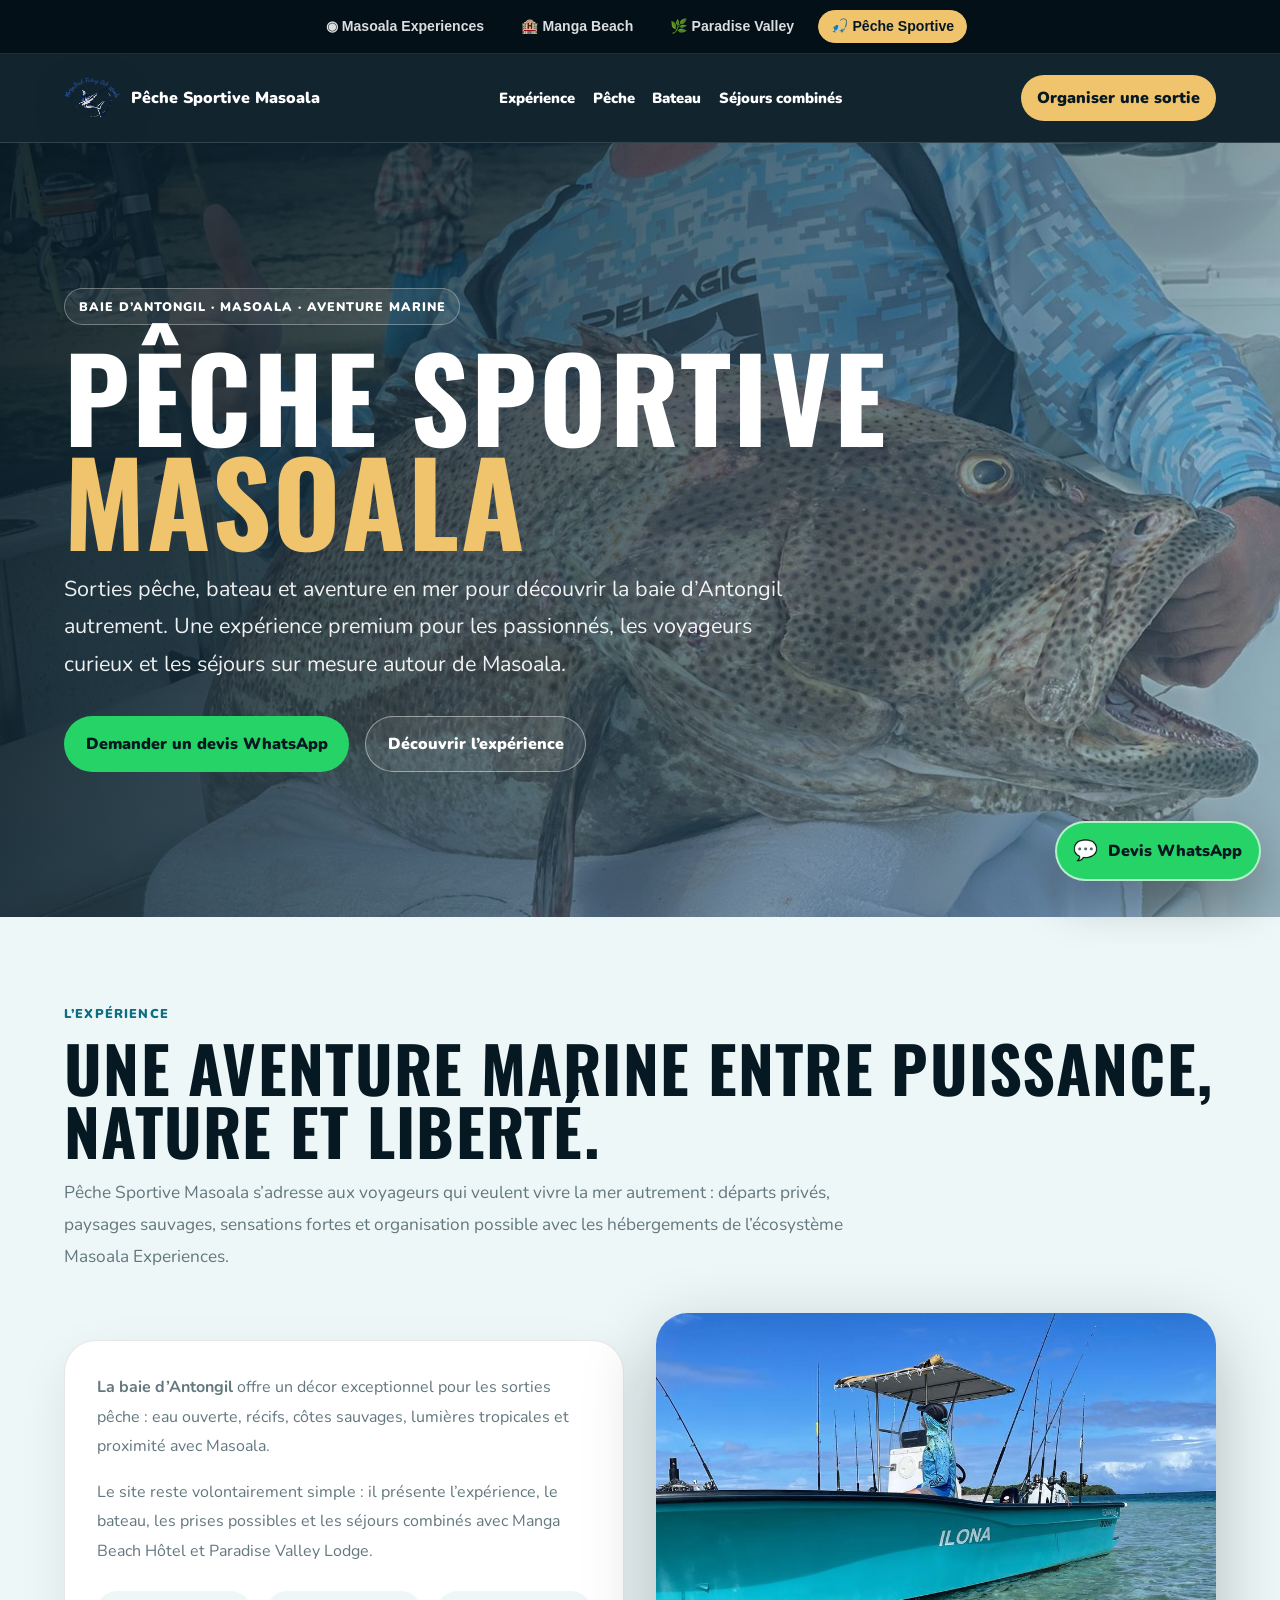
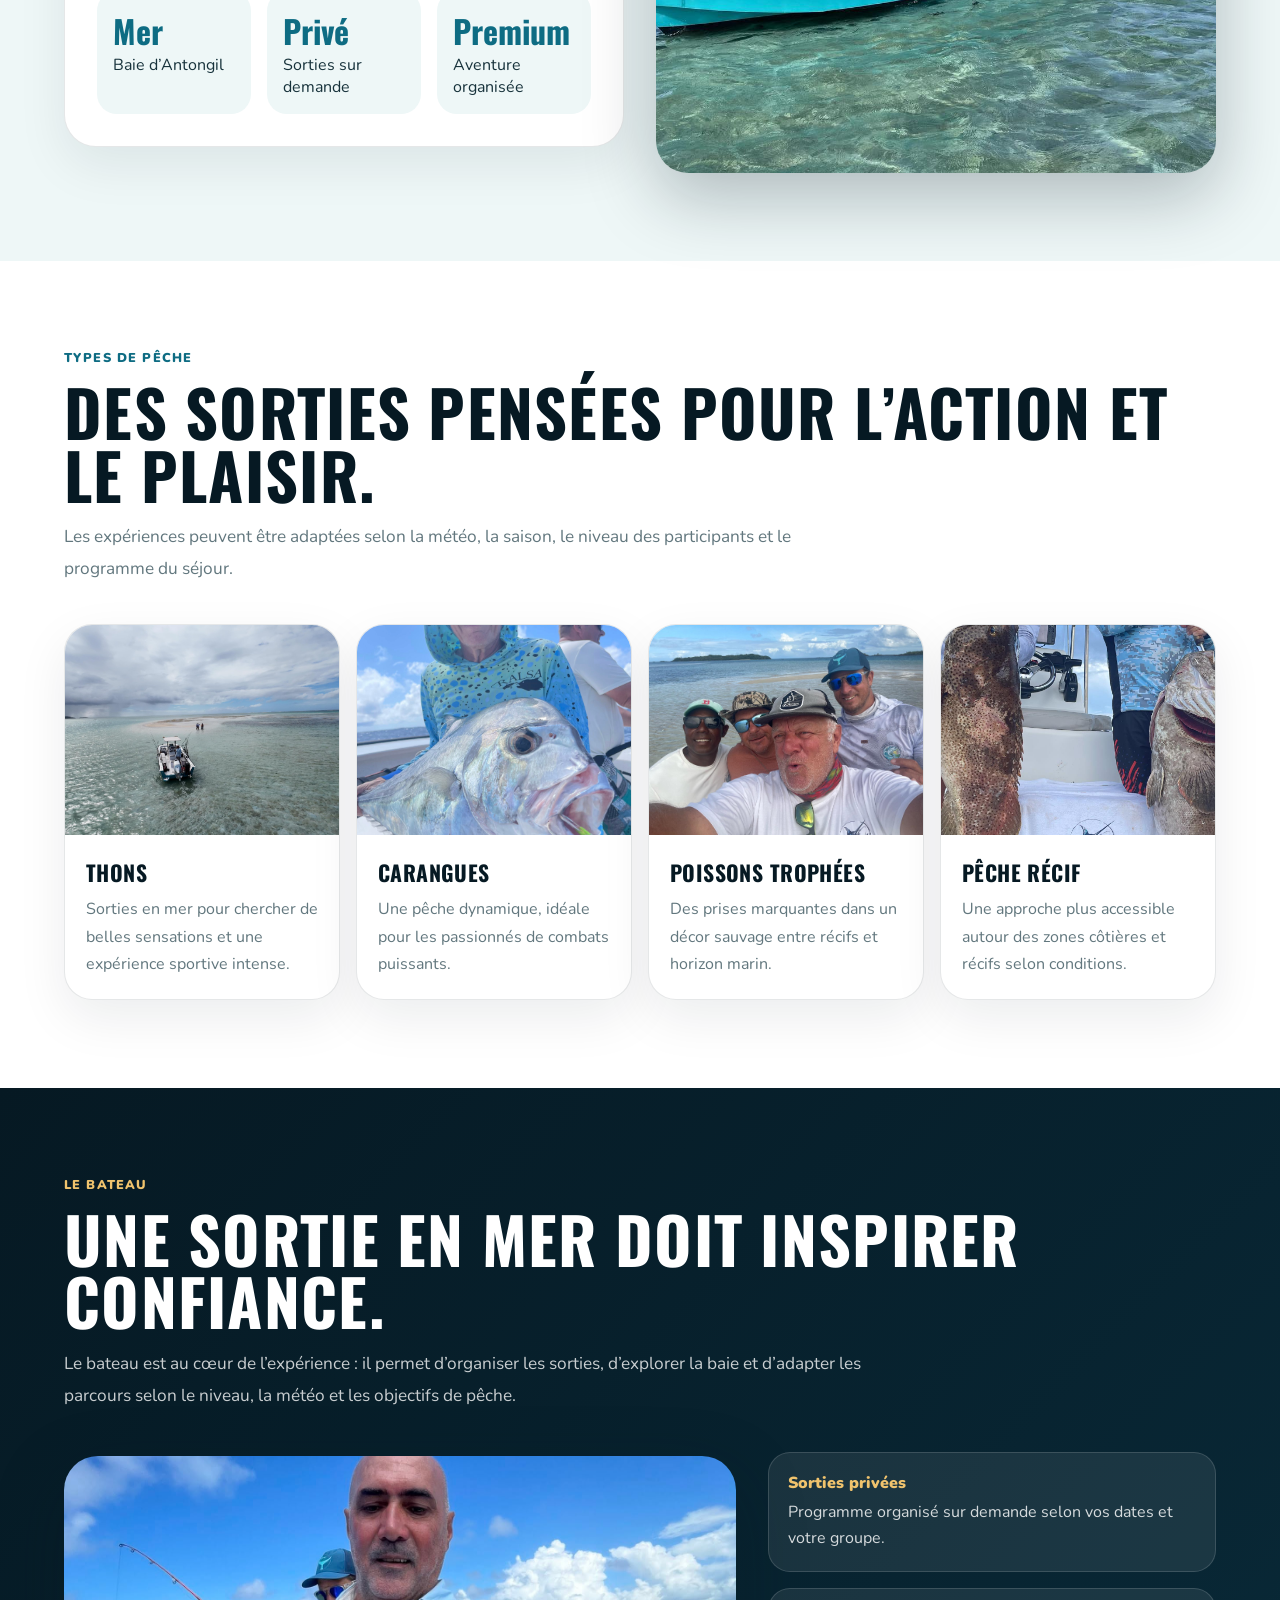
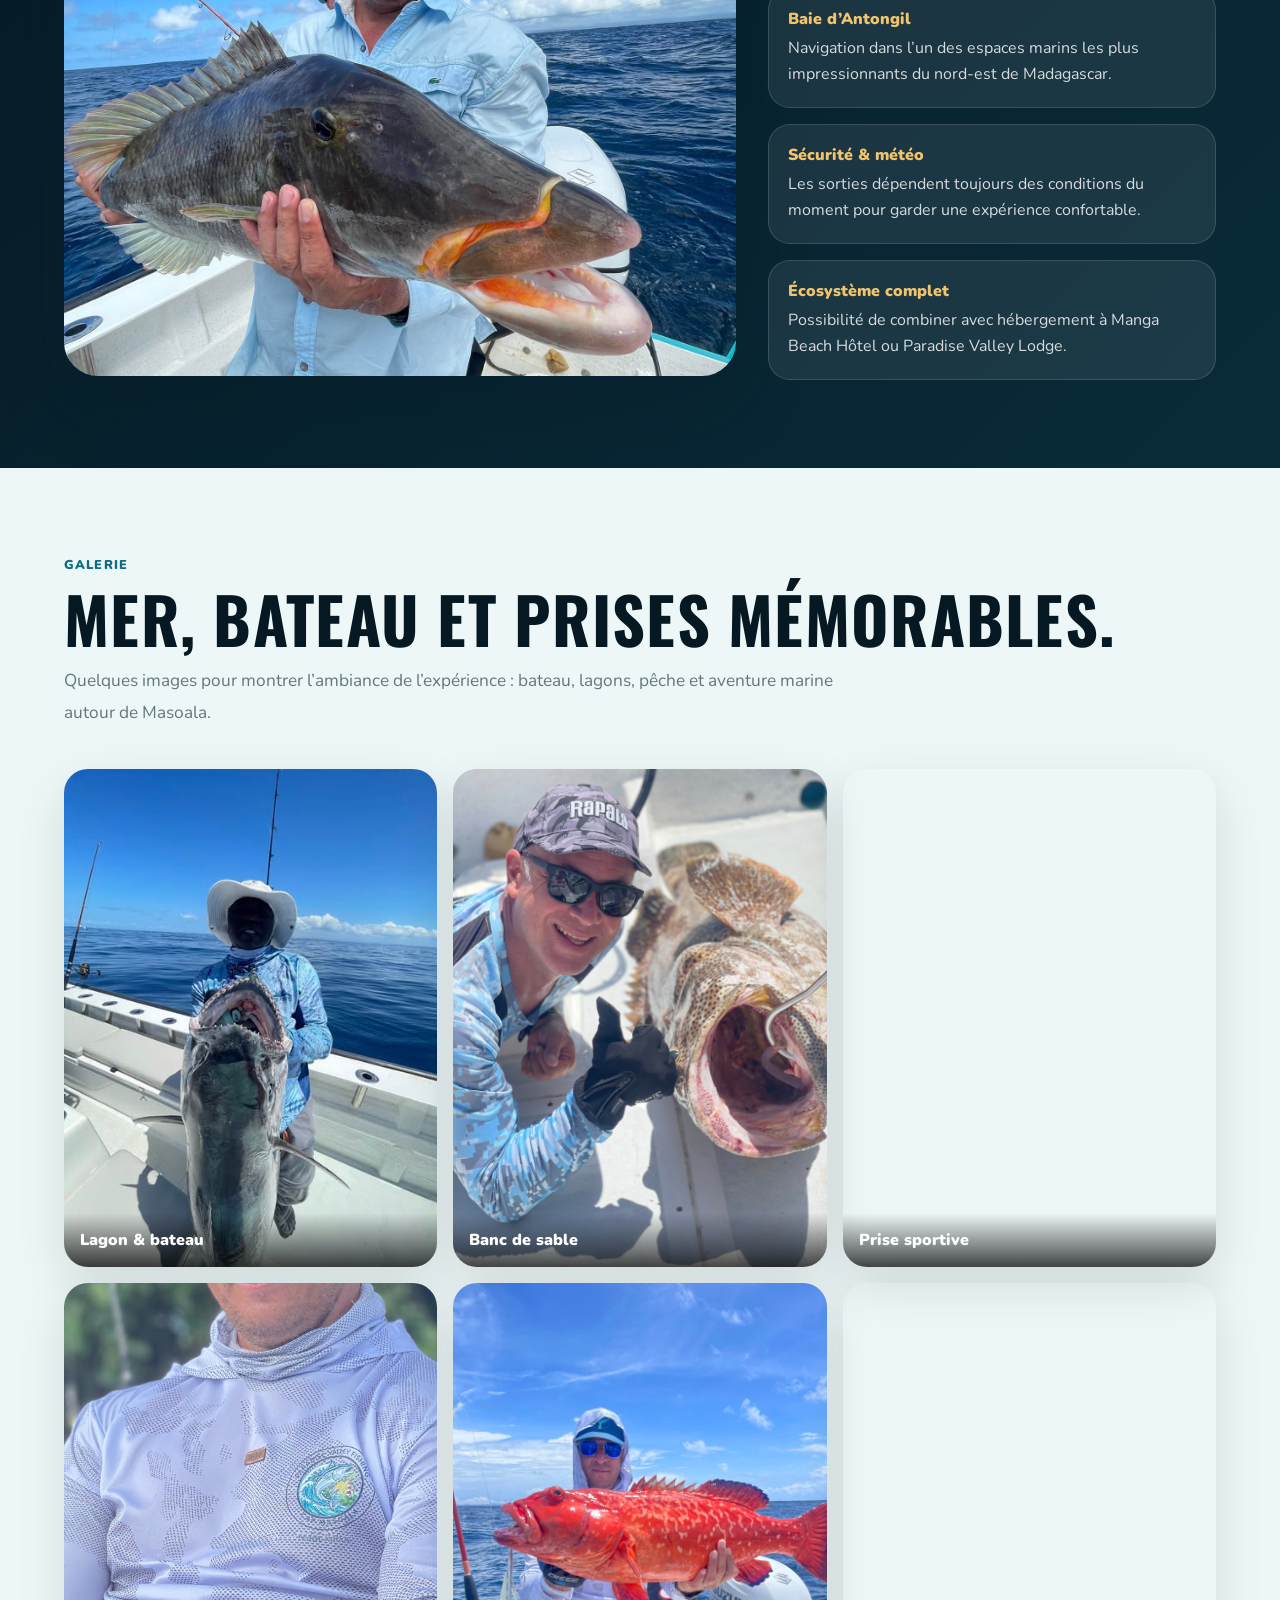
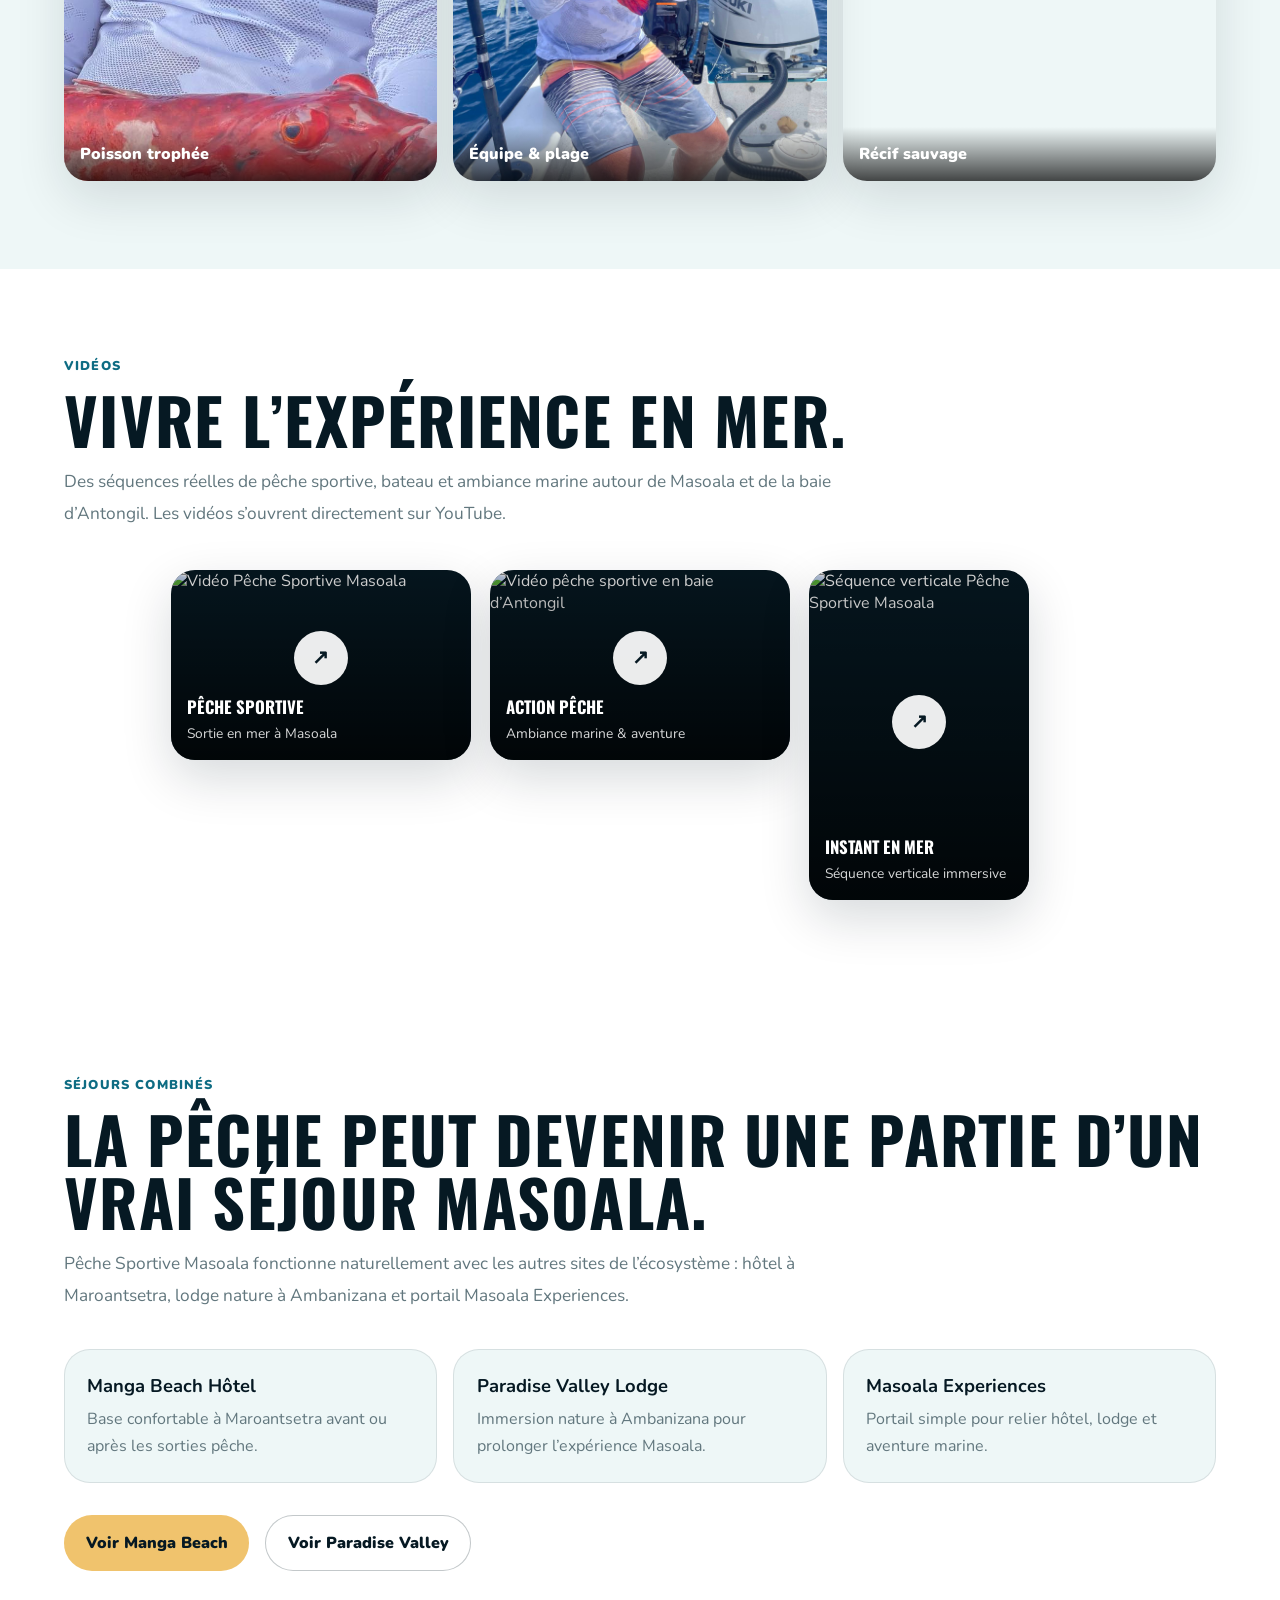
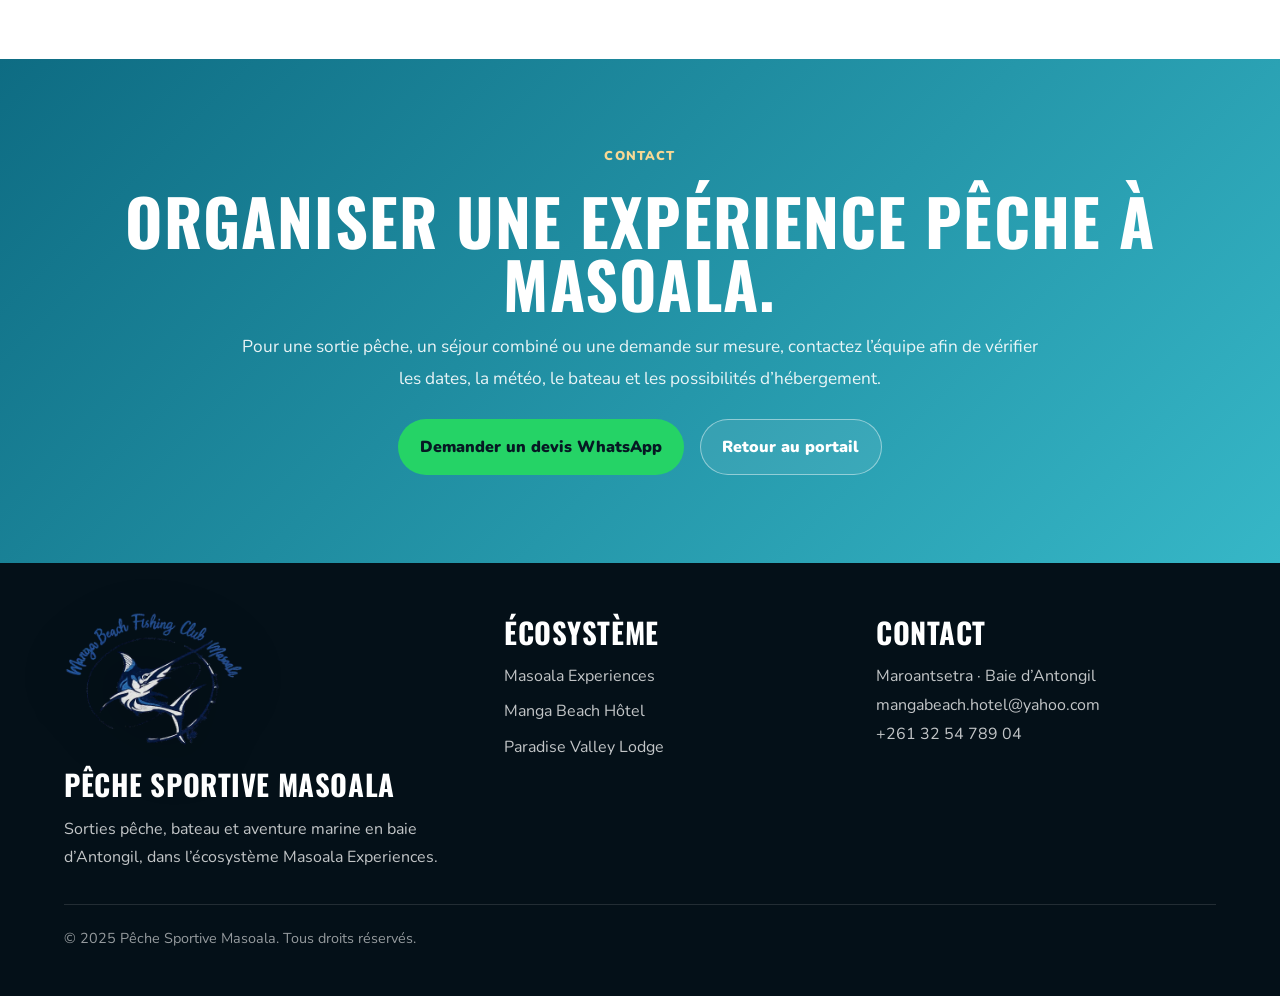
==== commit 9510ce83: "Add files via upload" ====
--- a/index.html
+++ b/index.html
@@ -27,8 +27,23 @@
 </script>
   <link rel="icon" href="favicon.ico">
   <link rel="apple-touch-icon" href="assets/peche-sportive-icon-512.png">
-</head> <body> <div class="ecosystem-nav" aria-label="Navigation écosystème Masoala"> <a href="https://masoala-experiences.com/">◉ Masoala Experiences</a> <a href="https://mangabeach-madagascar.mg/">🏨 Manga Beach</a> <a href="https://lodge-paradisevalley.com/">🌿 Paradise Valley</a> <a href="https://mangabeachfishing-masoala.com/" class="active">🎣 Pêche Sportive</a> </div> <nav> <a class="brand" href="index.html" aria-label="Pêche Sportive Masoala accueil"> <img class="peche-logo-nav" src="assets/peche-sportive-logo-small.webp" alt="Logo Pêche Sportive Masoala"><span>Pêche Sportive Masoala</span> </a> <div class="nav-links"> <a href="#experience">Expérience</a> <a href="#peche">Pêche</a> <a href="#bateau">Bateau</a> <a href="#sejours">Séjours combinés</a> </div> <a class="nav-cta" href="#contact">Organiser une sortie</a> </nav> <header class="hero"> <div class="hero-content"> <span class="kicker">Baie d’Antongil · Masoala · Aventure marine</span> <h1>Pêche Sportive <span>Masoala</span></h1> <p>Sorties pêche, bateau et aventure en mer pour découvrir la baie d’Antongil autrement. Une expérience premium pour les passionnés, les voyageurs curieux et les séjours sur mesure autour de Masoala.</p> <div class="actions"> <a class="btn whatsapp-cta" href="https://wa.me/262639698604?text=Bonjour%2C%20je%20souhaite%20avoir%20des%20informations%20et%20un%20devis%20pour%20une%20sortie%20P%C3%AAche%20Sportive%20Masoala." target="_blank" rel="noopener">Demander un devis WhatsApp</a> <a class="btn btn-secondary" href="#experience">Découvrir l’expérience</a> </div> </div> </header> <main> <section id="experience"> <div class="section-inner"> <p class="eyebrow">L’expérience</p> <h2>Une aventure marine entre puissance, nature et liberté.</h2> <p class="lead">Pêche Sportive Masoala s’adresse aux voyageurs qui veulent vivre la mer autrement : départs privés, paysages sauvages, sensations fortes et organisation possible avec les hébergements de l’écosystème Masoala Experiences.</p> <div class="split"> <div class="panel"> <p><strong>La baie d’Antongil</strong> offre un décor exceptionnel pour les sorties pêche : eau ouverte, récifs, côtes sauvages, lumières tropicales et proximité avec Masoala.</p> <p>Le site reste volontairement simple : il présente l’expérience, le bateau, les prises possibles et les séjours combinés avec Manga Beach Hôtel et Paradise Valley Lodge.</p> <div class="stats"> <div class="stat"><strong>Mer</strong><span>Baie d’Antongil</span></div> <div class="stat"><strong>Privé</strong><span>Sorties sur demande</span></div> <div class="stat"><strong>Premium</strong><span>Aventure organisée</span></div> </div> </div> <img src="assets/images/hero-boat.jpg" alt="Bateau de pêche sportive à Masoala"> </div> </div> </section> <section id="peche" style="background:#fff"> <div class="section-inner"> <p class="eyebrow">Types de pêche</p> <h2>Des sorties pensées pour l’action et le plaisir.</h2> <p class="lead">Les expériences peuvent être adaptées selon la météo, la saison, le niveau des participants et le programme du séjour.</p> <div class="cards"> <article class="card"><img src="assets/images/catch-tuna.jpg" alt="Thon pêché à Masoala"><div class="card-content"><h3>Thons</h3><p>Sorties en mer pour chercher de belles sensations et une expérience sportive intense.</p></div></article> <article class="card"><img src="assets/images/catch-silver-trevally.jpg" alt="Carangue argentée"><div class="card-content"><h3>Carangues</h3><p>Une pêche dynamique, idéale pour les passionnés de combats puissants.</p></div></article> <article class="card"><img src="assets/images/catch-red-trophy.jpg" alt="Poisson trophée rouge"><div class="card-content"><h3>Poissons trophées</h3><p>Des prises marquantes dans un décor sauvage entre récifs et horizon marin.</p></div></article> <article class="card"><img src="assets/images/catch-double-grouper.jpg" alt="Mérous pêchés en baie d'Antongil"><div class="card-content"><h3>Pêche récif</h3><p>Une approche plus accessible autour des zones côtières et récifs selon conditions.</p></div></article> </div> </div> </section> <section id="bateau" class="boat-section"> <div class="section-inner"> <p class="eyebrow">Le bateau</p> <h2>Une sortie en mer doit inspirer confiance.</h2> <p class="lead">Le bateau est au cœur de l’expérience : il permet d’organiser les sorties, d’explorer la baie et d’adapter les parcours selon le niveau, la météo et les objectifs de pêche.</p> <div class="boat-grid"> <img src="assets/images/boat-ilona.jpg" alt="Bateau Ilona pour pêche sportive"> <div class="boat-list"> <div class="boat-item"><strong>Sorties privées</strong><span>Programme organisé sur demande selon vos dates et votre groupe.</span></div> <div class="boat-item"><strong>Baie d’Antongil</strong><span>Navigation dans l’un des espaces marins les plus impressionnants du nord-est de Madagascar.</span></div> <div class="boat-item"><strong>Sécurité & météo</strong><span>Les sorties dépendent toujours des conditions du moment pour garder une expérience confortable.</span></div> <div class="boat-item"><strong>Écosystème complet</strong><span>Possibilité de combiner avec hébergement à Manga Beach Hôtel ou Paradise Valley Lodge.</span></div> </div> </div> </div> </section> <section> <div class="section-inner"> <p class="eyebrow">Galerie</p> <h2>Mer, bateau et prises mémorables.</h2> <p class="lead">Quelques images pour montrer l’ambiance de l’expérience : bateau, lagons, pêche et aventure marine autour de Masoala.</p> <div class="gallery"> <a href="assets/images/aerial-lagoon-boat.jpg"><img src="assets/images/aerial-lagoon-boat.jpg" alt="Bateau sur lagon"><span>Lagon & bateau</span></a> <a href="assets/images/aerial-sandbank.jpg"><img src="assets/images/aerial-sandbank.jpg" alt="Banc de sable"><span>Banc de sable</span></a> <a href="assets/images/catch-open-mouth.jpg"><img src="assets/images/catch-open-mouth.jpg" alt="Prise de pêche sportive"><span>Prise sportive</span></a> <a href="assets/images/catch-red-grouper-close.jpg"><img src="assets/images/catch-red-grouper-close.jpg" alt="Mérou rouge"><span>Poisson trophée</span></a> <a href="assets/images/team-beach.jpg"><img src="assets/images/team-beach.jpg" alt="Équipe sur la plage"><span>Équipe & plage</span></a> <a href="assets/images/aerial-wide-reef.jpg"><img src="assets/images/aerial-wide-reef.jpg" alt="Récif vu du ciel"><span>Récif sauvage</span></a> </div> </div> </section> <section id="videos" class="video-section-clean"> <div class="section-inner"> <p class="eyebrow">Vidéos</p> <h2>Vivre l’expérience en mer.</h2> <p class="lead">Des séquences réelles de pêche sportive, bateau et ambiance marine autour de Masoala et de la baie d’Antongil. Les vidéos s’ouvrent directement sur YouTube.</p> <div class="video-grid-clean"> <a class="video-card-clean" href="https://youtu.be/xO0m_VlLsds" target="_blank" rel="noopener" aria-label="Voir la vidéo pêche sportive Masoala sur YouTube"> <img src="https://img.youtube.com/vi/xO0m_VlLsds/hqdefault.jpg" alt="Vidéo Pêche Sportive Masoala"> <span class="play">↗</span> <span class="caption"><strong>Pêche Sportive</strong><span>Sortie en mer à Masoala</span></span> </a> <a class="video-card-clean" href="https://youtu.be/v1AvfbNLXkw" target="_blank" rel="noopener" aria-label="Voir la vidéo pêche sportive sur YouTube"> <img src="https://img.youtube.com/vi/v1AvfbNLXkw/hqdefault.jpg" alt="Vidéo pêche sportive en baie d’Antongil"> <span class="play">↗</span> <span class="caption"><strong>Action pêche</strong><span>Ambiance marine & aventure</span></span> </a> <a class="video-card-clean vertical" href="https://youtube.com/shorts/WHjOj5uccRE" target="_blank" rel="noopener" aria-label="Voir la séquence verticale en mer sur YouTube"> <img src="https://img.youtube.com/vi/WHjOj5uccRE/hqdefault.jpg" alt="Séquence verticale Pêche Sportive Masoala"> <span class="play">↗</span> <span class="caption"><strong>Instant en mer</strong><span>Séquence verticale immersive</span></span> </a> </div> </div> </section> <section id="sejours" class="combo"> <div class="section-inner"> <p class="eyebrow">Séjours combinés</p> <h2>La pêche peut devenir une partie d’un vrai séjour Masoala.</h2> <p class="lead">Pêche Sportive Masoala fonctionne naturellement avec les autres sites de l’écosystème : hôtel à Maroantsetra, lodge nature à Ambanizana et portail Masoala Experiences.</p> <div class="combo-grid"> <div class="combo-card"><strong>Manga Beach Hôtel</strong><p>Base confortable à Maroantsetra avant ou après les sorties pêche.</p></div> <div class="combo-card"><strong>Paradise Valley Lodge</strong><p>Immersion nature à Ambanizana pour prolonger l’expérience Masoala.</p></div> <div class="combo-card"><strong>Masoala Experiences</strong><p>Portail simple pour relier hôtel, lodge et aventure marine.</p></div> </div> <div class="actions" style="margin-top:2rem"> <a class="btn btn-primary" href="https://mangabeach-madagascar.mg/">Voir Manga Beach</a> <a class="btn btn-secondary" style="color:var(--deep);border-color:rgba(6,25,35,.24)" href="https://lodge-paradisevalley.com/">Voir Paradise Valley</a> </div> </div> </section> <section id="contact" class="final-cta"> <div class="section-inner"> <p class="eyebrow" style="color:#f8d894">Contact</p> <h2>Organiser une expérience pêche à Masoala.</h2> <p class="lead">Pour une sortie pêche, un séjour combiné ou une demande sur mesure, contactez l’équipe afin de vérifier les dates, la météo, le bateau et les possibilités d’hébergement.</p> <div class="actions" style="justify-content:center"> <a class="btn btn-primary whatsapp-cta" href="https://wa.me/262639698604?text=Bonjour%2C%20je%20souhaite%20avoir%20des%20informations%20et%20un%20devis%20pour%20une%20sortie%20P%C3%AAche%20Sportive%20Masoala." target="_blank" rel="noopener">Demander un devis WhatsApp</a> <a class="btn btn-secondary" href="https://masoala-experiences.com/">Retour au portail</a> </div> </div> </section> </main> <footer> <div class="footer-inner"> <div> <img class="peche-footer-logo" src="assets/peche-sportive-logo-small.webp" alt="Logo Pêche Sportive Masoala">
-        <h3>Pêche Sportive Masoala</h3> <p>Sorties pêche, bateau et aventure marine en baie d’Antongil, dans l’écosystème Masoala Experiences.</p> </div> <div> <h3>Écosystème</h3> <div class="footer-links"> <a href="https://masoala-experiences.com/">Masoala Experiences</a> <a href="https://mangabeach-madagascar.mg/">Manga Beach Hôtel</a> <a href="https://lodge-paradisevalley.com/">Paradise Valley Lodge</a> </div> </div> <div> <h3>Contact</h3> <p>Maroantsetra · Baie d’Antongil<br>mangabeach.hotel@yahoo.com<br>+261 32 54 789 04</p> </div> </div> <div class="copyright">© 2025 Pêche Sportive Masoala. Tous droits réservés.</div> </footer> <div class="lightbox" id="galleryLightbox" aria-hidden="true" role="dialog" aria-label="Galerie photo agrandie"> <button class="lightbox-btn lightbox-close" type="button" aria-label="Fermer">×</button> <button class="lightbox-btn lightbox-prev" type="button" aria-label="Photo précédente">‹</button> <div class="lightbox-content"> <img id="lightboxImage" src="" alt=""> <div class="lightbox-caption" id="lightboxCaption"></div> </div> <button class="lightbox-btn lightbox-next" type="button" aria-label="Photo suivante">›</button> </div> <script>
+<script>try{if(sessionStorage.getItem("wz_splash"))document.documentElement.classList.add("wz-skip")}catch(e){}</script>
+<style>.wz-splash{display:none}</style>
+<link rel="stylesheet" href="assets/welcome.css?v=1"/>
+</head> <body>
+<div class="wz-splash" aria-hidden="true">
+<button class="wz-skip-btn" type="button">Passer</button>
+<div class="wz-inner">
+<img class="wz-logo" src="assets/peche-sportive-logo-small.webp" alt="" width="150" height="150" decoding="async">
+<div class="wz-hello">Bienvenue à</div>
+<div class="wz-name">Pêche Sportive <em>Masoala</em></div>
+<div class="wz-line"></div>
+<div class="wz-tag">Baie d’Antongil · Bateau Ilona · Maroantsetra</div>
+</div>
+<div class="wz-waves"><svg viewBox="0 0 1200 90" preserveAspectRatio="none"><path fill="#36b7c7" fill-opacity=".35" d="M0 45 Q150 15 300 45 T600 45 T900 45 T1200 45 V90 H0Z"/></svg><svg viewBox="0 0 1200 90" preserveAspectRatio="none"><path fill="#f0c36d" fill-opacity=".25" d="M0 55 Q150 85 300 55 T600 55 T900 55 T1200 55 V90 H0Z"/></svg></div>
+</div>
+ <div class="ecosystem-nav" aria-label="Navigation écosystème Masoala"> <a href="https://masoala-experiences.com/">◉ Masoala Experiences</a> <a href="https://mangabeach-madagascar.mg/">🏨 Manga Beach</a> <a href="https://lodge-paradisevalley.com/">🌿 Paradise Valley</a> <a href="https://mangabeachfishing-masoala.com/" class="active">🎣 Pêche Sportive</a> </div> <nav> <a class="brand" href="index.html" aria-label="Pêche Sportive Masoala accueil"> <img class="peche-logo-nav" src="assets/peche-sportive-logo-small.webp" alt="Logo Pêche Sportive Masoala"><span>Pêche Sportive Masoala</span> </a> <div class="nav-links"> <a href="#experience">Expérience</a> <a href="#peche">Pêche</a> <a href="#bateau">Bateau</a> <a href="#sejours">Séjours combinés</a> </div> <a class="nav-cta" href="#contact">Organiser une sortie</a> </nav> <header class="hero"> <div class="hero-content"> <span class="kicker">Baie d’Antongil · Masoala · Aventure marine</span> <h1>Pêche Sportive <span>Masoala</span></h1> <p>Sorties pêche, bateau et aventure en mer pour découvrir la baie d’Antongil autrement. Une expérience premium pour les passionnés, les voyageurs curieux et les séjours sur mesure autour de Masoala.</p> <div class="actions"> <a class="btn whatsapp-cta" href="https://wa.me/262639698604?text=Bonjour%2C%20je%20souhaite%20avoir%20des%20informations%20et%20un%20devis%20pour%20une%20sortie%20P%C3%AAche%20Sportive%20Masoala." target="_blank" rel="noopener">Demander un devis WhatsApp</a> <a class="btn btn-secondary" href="#experience">Découvrir l’expérience</a> </div> </div> </header> <main> <section id="experience"> <div class="section-inner"> <p class="eyebrow">L’expérience</p> <h2>Une aventure marine entre puissance, nature et liberté.</h2> <p class="lead">Pêche Sportive Masoala s’adresse aux voyageurs qui veulent vivre la mer autrement : départs privés, paysages sauvages, sensations fortes et organisation possible avec les hébergements de l’écosystème Masoala Experiences.</p> <div class="split"> <div class="panel"> <p><strong>La baie d’Antongil</strong> offre un décor exceptionnel pour les sorties pêche : eau ouverte, récifs, côtes sauvages, lumières tropicales et proximité avec Masoala.</p> <p>Le site reste volontairement simple : il présente l’expérience, le bateau, les prises possibles et les séjours combinés avec Manga Beach Hôtel et Paradise Valley Lodge.</p> <div class="stats"> <div class="stat"><strong>Mer</strong><span>Baie d’Antongil</span></div> <div class="stat"><strong>Privé</strong><span>Sorties sur demande</span></div> <div class="stat"><strong>Premium</strong><span>Aventure organisée</span></div> </div> </div> <img src="assets/images/hero-boat.jpg" alt="Bateau de pêche sportive à Masoala"> </div> </div> </section> <section id="peche" style="background:#fff"> <div class="section-inner"> <p class="eyebrow">Types de pêche</p> <h2>Des sorties pensées pour l’action et le plaisir.</h2> <p class="lead">Les expériences peuvent être adaptées selon la météo, la saison, le niveau des participants et le programme du séjour.</p> <div class="cards"> <article class="card"><img src="assets/images/catch-tuna.jpg" alt="Thon pêché à Masoala" loading="lazy" decoding="async"><div class="card-content"><h3>Thons</h3><p>Sorties en mer pour chercher de belles sensations et une expérience sportive intense.</p></div></article> <article class="card"><img src="assets/images/catch-silver-trevally.jpg" alt="Carangue argentée" loading="lazy" decoding="async"><div class="card-content"><h3>Carangues</h3><p>Une pêche dynamique, idéale pour les passionnés de combats puissants.</p></div></article> <article class="card"><img src="assets/images/catch-red-trophy.jpg" alt="Poisson trophée rouge" loading="lazy" decoding="async"><div class="card-content"><h3>Poissons trophées</h3><p>Des prises marquantes dans un décor sauvage entre récifs et horizon marin.</p></div></article> <article class="card"><img src="assets/images/catch-double-grouper.jpg" alt="Mérous pêchés en baie d'Antongil" loading="lazy" decoding="async"><div class="card-content"><h3>Pêche récif</h3><p>Une approche plus accessible autour des zones côtières et récifs selon conditions.</p></div></article> </div> </div> </section> <section id="bateau" class="boat-section"> <div class="section-inner"> <p class="eyebrow">Le bateau</p> <h2>Une sortie en mer doit inspirer confiance.</h2> <p class="lead">Le bateau est au cœur de l’expérience : il permet d’organiser les sorties, d’explorer la baie et d’adapter les parcours selon le niveau, la météo et les objectifs de pêche.</p> <div class="boat-grid"> <img src="assets/images/boat-ilona.jpg" alt="Bateau Ilona pour pêche sportive" loading="lazy" decoding="async"> <div class="boat-list"> <div class="boat-item"><strong>Sorties privées</strong><span>Programme organisé sur demande selon vos dates et votre groupe.</span></div> <div class="boat-item"><strong>Baie d’Antongil</strong><span>Navigation dans l’un des espaces marins les plus impressionnants du nord-est de Madagascar.</span></div> <div class="boat-item"><strong>Sécurité & météo</strong><span>Les sorties dépendent toujours des conditions du moment pour garder une expérience confortable.</span></div> <div class="boat-item"><strong>Écosystème complet</strong><span>Possibilité de combiner avec hébergement à Manga Beach Hôtel ou Paradise Valley Lodge.</span></div> </div> </div> </div> </section> <section> <div class="section-inner"> <p class="eyebrow">Galerie</p> <h2>Mer, bateau et prises mémorables.</h2> <p class="lead">Quelques images pour montrer l’ambiance de l’expérience : bateau, lagons, pêche et aventure marine autour de Masoala.</p> <div class="gallery"> <a href="assets/images/aerial-lagoon-boat.jpg"><img src="assets/images/aerial-lagoon-boat.jpg" alt="Bateau sur lagon" loading="lazy" decoding="async"><span>Lagon & bateau</span></a> <a href="assets/images/aerial-sandbank.jpg"><img src="assets/images/aerial-sandbank.jpg" alt="Banc de sable" loading="lazy" decoding="async"><span>Banc de sable</span></a> <a href="assets/images/catch-open-mouth.jpg"><img src="assets/images/catch-open-mouth.jpg" alt="Prise de pêche sportive" loading="lazy" decoding="async"><span>Prise sportive</span></a> <a href="assets/images/catch-red-grouper-close.jpg"><img src="assets/images/catch-red-grouper-close.jpg" alt="Mérou rouge" loading="lazy" decoding="async"><span>Poisson trophée</span></a> <a href="assets/images/team-beach.jpg"><img src="assets/images/team-beach.jpg" alt="Équipe sur la plage" loading="lazy" decoding="async"><span>Équipe & plage</span></a> <a href="assets/images/aerial-wide-reef.jpg"><img src="assets/images/aerial-wide-reef.jpg" alt="Récif vu du ciel" loading="lazy" decoding="async"><span>Récif sauvage</span></a> </div> </div> </section> <section id="videos" class="video-section-clean"> <div class="section-inner"> <p class="eyebrow">Vidéos</p> <h2>Vivre l’expérience en mer.</h2> <p class="lead">Des séquences réelles de pêche sportive, bateau et ambiance marine autour de Masoala et de la baie d’Antongil. Les vidéos s’ouvrent directement sur YouTube.</p> <div class="video-grid-clean"> <a class="video-card-clean" href="https://youtu.be/xO0m_VlLsds" target="_blank" rel="noopener" aria-label="Voir la vidéo pêche sportive Masoala sur YouTube"> <img src="https://img.youtube.com/vi/xO0m_VlLsds/hqdefault.jpg" alt="Vidéo Pêche Sportive Masoala" loading="lazy" decoding="async"> <span class="play">↗</span> <span class="caption"><strong>Pêche Sportive</strong><span>Sortie en mer à Masoala</span></span> </a> <a class="video-card-clean" href="https://youtu.be/v1AvfbNLXkw" target="_blank" rel="noopener" aria-label="Voir la vidéo pêche sportive sur YouTube"> <img src="https://img.youtube.com/vi/v1AvfbNLXkw/hqdefault.jpg" alt="Vidéo pêche sportive en baie d’Antongil" loading="lazy" decoding="async"> <span class="play">↗</span> <span class="caption"><strong>Action pêche</strong><span>Ambiance marine & aventure</span></span> </a> <a class="video-card-clean vertical" href="https://youtube.com/shorts/WHjOj5uccRE" target="_blank" rel="noopener" aria-label="Voir la séquence verticale en mer sur YouTube"> <img src="https://img.youtube.com/vi/WHjOj5uccRE/hqdefault.jpg" alt="Séquence verticale Pêche Sportive Masoala" loading="lazy" decoding="async"> <span class="play">↗</span> <span class="caption"><strong>Instant en mer</strong><span>Séquence verticale immersive</span></span> </a> </div> </div> </section> <section id="sejours" class="combo"> <div class="section-inner"> <p class="eyebrow">Séjours combinés</p> <h2>La pêche peut devenir une partie d’un vrai séjour Masoala.</h2> <p class="lead">Pêche Sportive Masoala fonctionne naturellement avec les autres sites de l’écosystème : hôtel à Maroantsetra, lodge nature à Ambanizana et portail Masoala Experiences.</p> <div class="combo-grid"> <div class="combo-card"><strong>Manga Beach Hôtel</strong><p>Base confortable à Maroantsetra avant ou après les sorties pêche.</p></div> <div class="combo-card"><strong>Paradise Valley Lodge</strong><p>Immersion nature à Ambanizana pour prolonger l’expérience Masoala.</p></div> <div class="combo-card"><strong>Masoala Experiences</strong><p>Portail simple pour relier hôtel, lodge et aventure marine.</p></div> </div> <div class="actions" style="margin-top:2rem"> <a class="btn btn-primary" href="https://mangabeach-madagascar.mg/">Voir Manga Beach</a> <a class="btn btn-secondary" style="color:var(--deep);border-color:rgba(6,25,35,.24)" href="https://lodge-paradisevalley.com/">Voir Paradise Valley</a> </div> </div> </section> <section id="contact" class="final-cta"> <div class="section-inner"> <p class="eyebrow" style="color:#f8d894">Contact</p> <h2>Organiser une expérience pêche à Masoala.</h2> <p class="lead">Pour une sortie pêche, un séjour combiné ou une demande sur mesure, contactez l’équipe afin de vérifier les dates, la météo, le bateau et les possibilités d’hébergement.</p> <div class="actions" style="justify-content:center"> <a class="btn btn-primary whatsapp-cta" href="https://wa.me/262639698604?text=Bonjour%2C%20je%20souhaite%20avoir%20des%20informations%20et%20un%20devis%20pour%20une%20sortie%20P%C3%AAche%20Sportive%20Masoala." target="_blank" rel="noopener">Demander un devis WhatsApp</a> <a class="btn btn-secondary" href="https://masoala-experiences.com/">Retour au portail</a> </div> </div> </section> </main> <footer> <div class="footer-inner"> <div> <img class="peche-footer-logo" src="assets/peche-sportive-logo-small.webp" alt="Logo Pêche Sportive Masoala" loading="lazy" decoding="async">
+        <h3>Pêche Sportive Masoala</h3> <p>Sorties pêche, bateau et aventure marine en baie d’Antongil, dans l’écosystème Masoala Experiences.</p> </div> <div> <h3>Écosystème</h3> <div class="footer-links"> <a href="https://masoala-experiences.com/">Masoala Experiences</a> <a href="https://mangabeach-madagascar.mg/">Manga Beach Hôtel</a> <a href="https://lodge-paradisevalley.com/">Paradise Valley Lodge</a> </div> </div> <div> <h3>Contact</h3> <p>Maroantsetra · Baie d’Antongil<br>mangabeach.hotel@yahoo.com<br>+261 32 54 789 04</p> </div> </div> <div class="copyright">© 2025 Pêche Sportive Masoala. Tous droits réservés.</div> </footer> <div class="lightbox" id="galleryLightbox" aria-hidden="true" role="dialog" aria-label="Galerie photo agrandie"> <button class="lightbox-btn lightbox-close" type="button" aria-label="Fermer">×</button> <button class="lightbox-btn lightbox-prev" type="button" aria-label="Photo précédente">‹</button> <div class="lightbox-content"> <img id="lightboxImage" src="" alt="" loading="lazy" decoding="async"> <div class="lightbox-caption" id="lightboxCaption"></div> </div> <button class="lightbox-btn lightbox-next" type="button" aria-label="Photo suivante">›</button> </div> <script>
 (function(){
 const items = Array.from(document.querySelectorAll('.gallery a'));
 const lightbox = document.getElementById('galleryLightbox');
@@ -81,4 +96,5 @@
 if(e.key === 'ArrowLeft') showPrev();
 });
 })();
-</script> <a class="whatsapp-float" href="https://wa.me/262639698604?text=Bonjour%2C%20je%20souhaite%20avoir%20des%20informations%20et%20un%20devis%20pour%20une%20sortie%20P%C3%AAche%20Sportive%20Masoala." target="_blank" rel="noopener" aria-label="Demander un devis WhatsApp"> <span class="wa-icon">💬</span> <span>Devis WhatsApp</span> </a> </body> </html>+</script> <a class="whatsapp-float" href="https://wa.me/262639698604?text=Bonjour%2C%20je%20souhaite%20avoir%20des%20informations%20et%20un%20devis%20pour%20une%20sortie%20P%C3%AAche%20Sportive%20Masoala." target="_blank" rel="noopener" aria-label="Demander un devis WhatsApp"> <span class="wa-icon">💬</span> <span>Devis WhatsApp</span> </a> <script src="assets/welcome.js?v=1" defer></script>
+</body> </html>
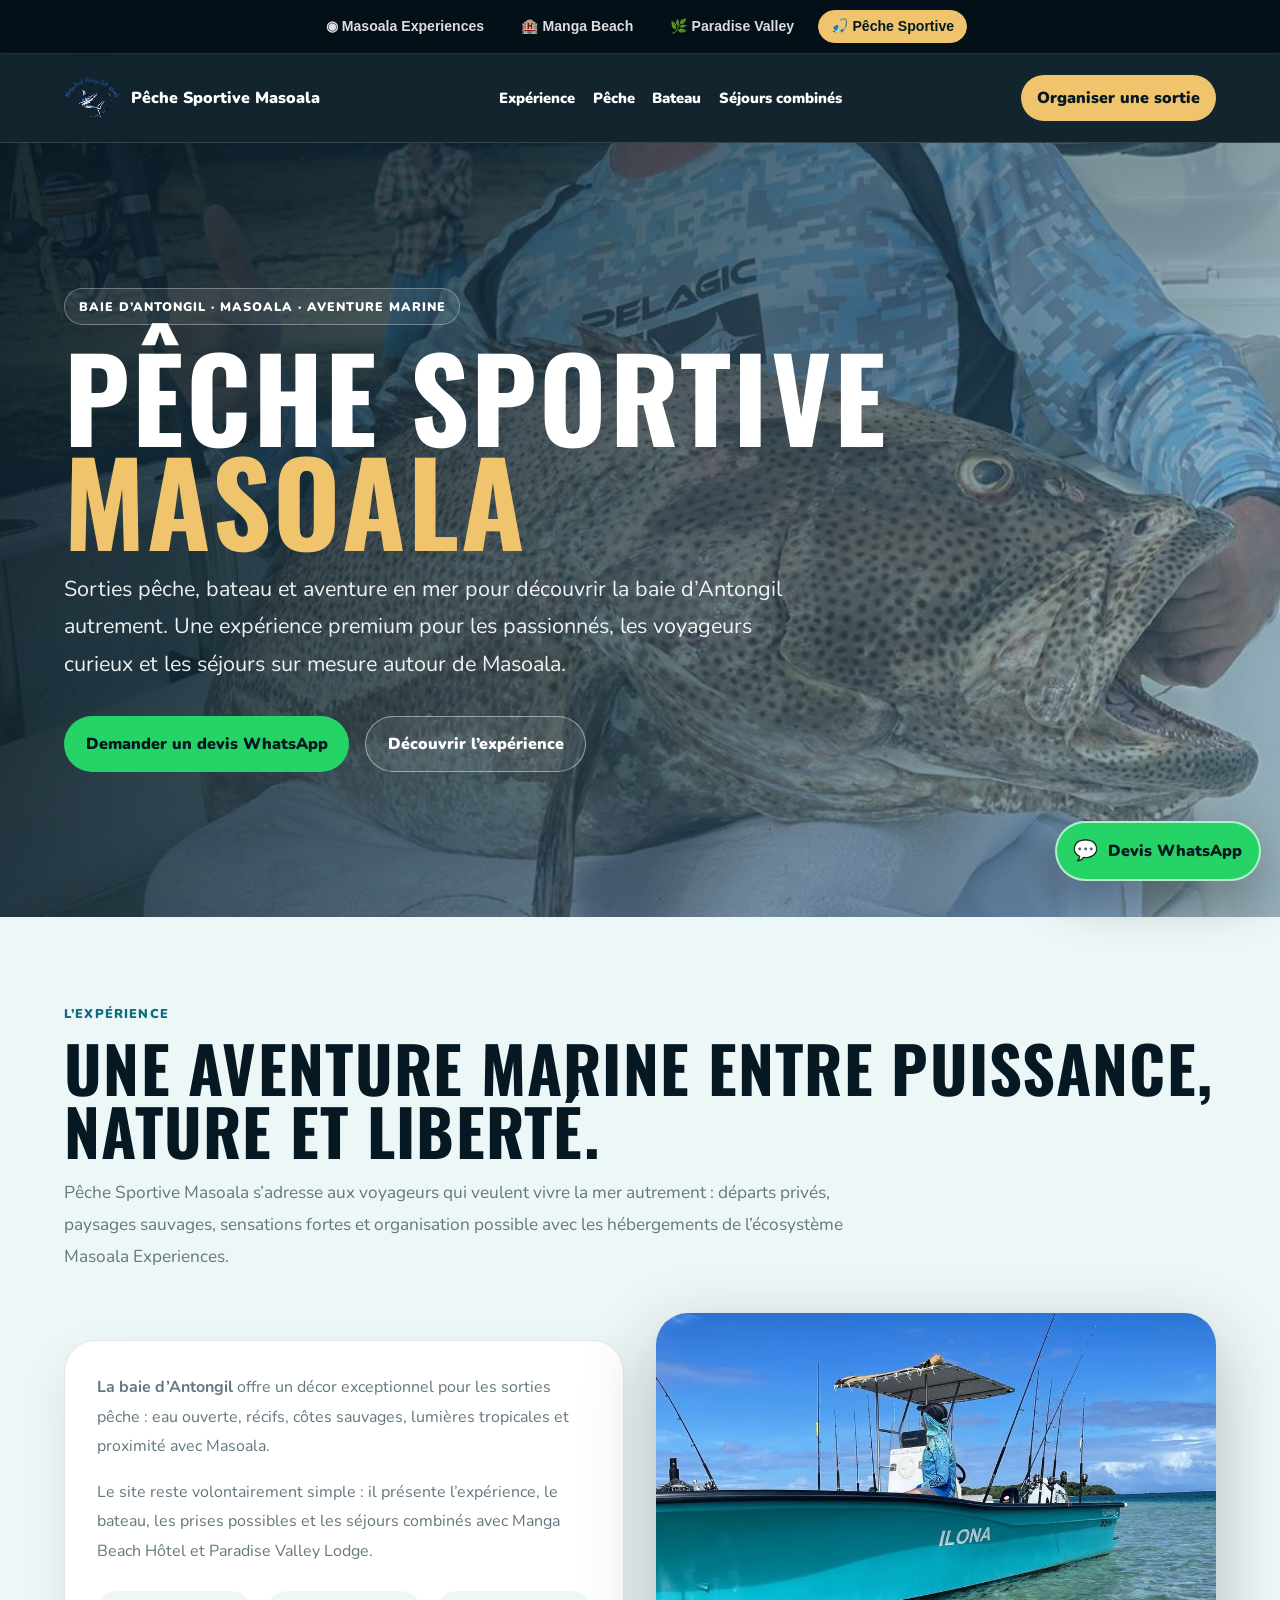
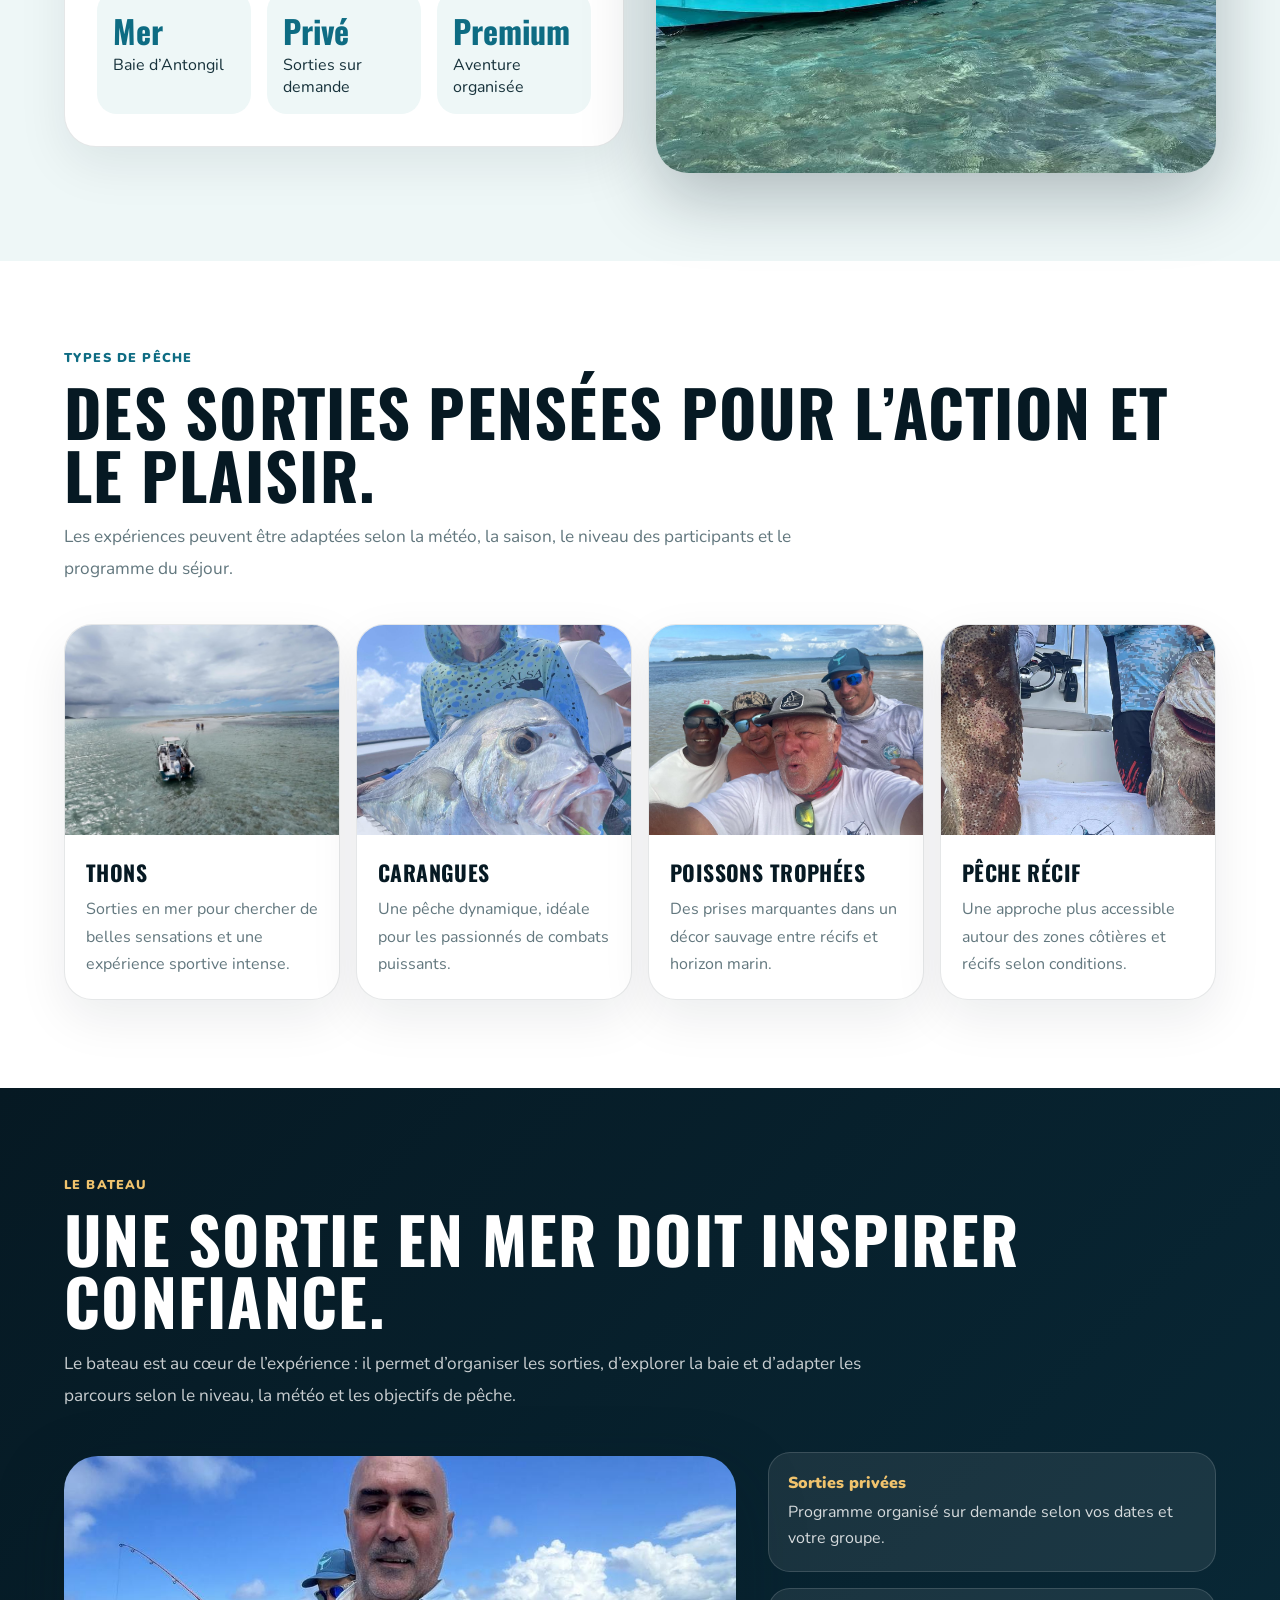
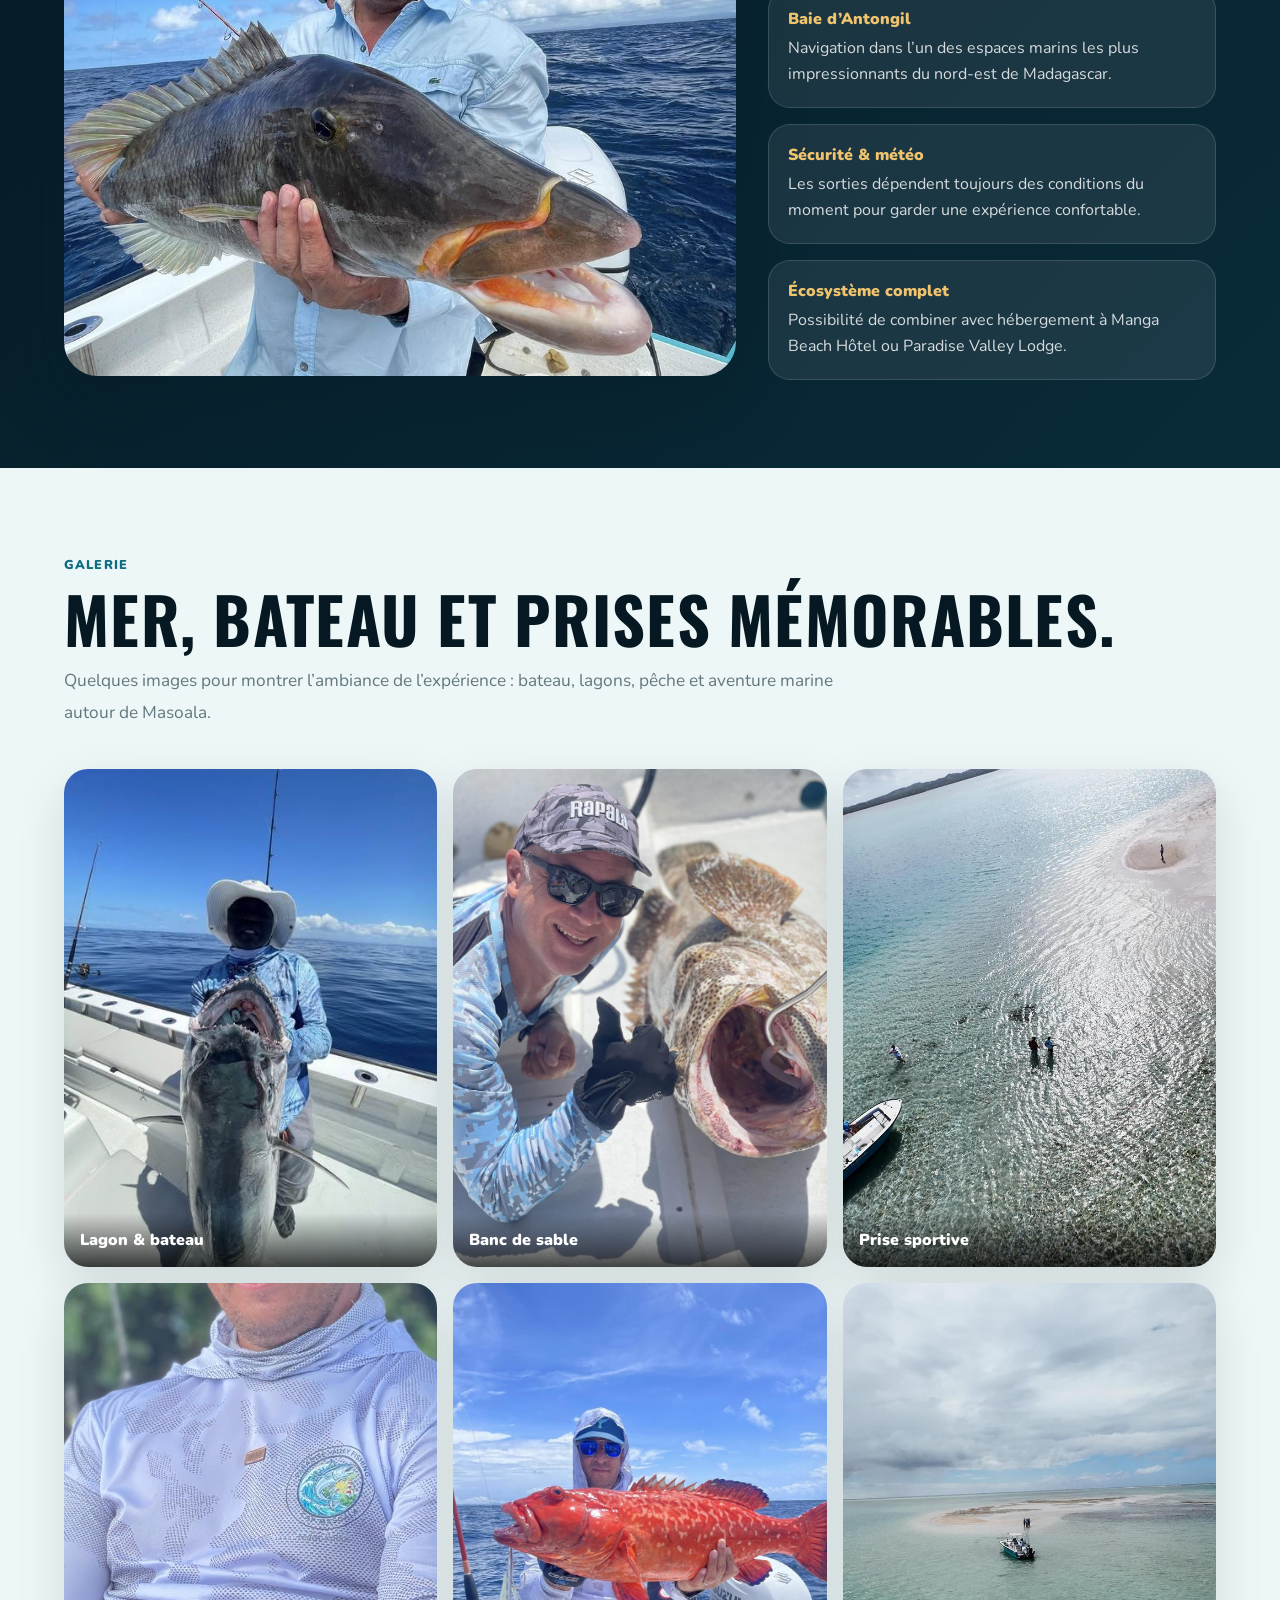
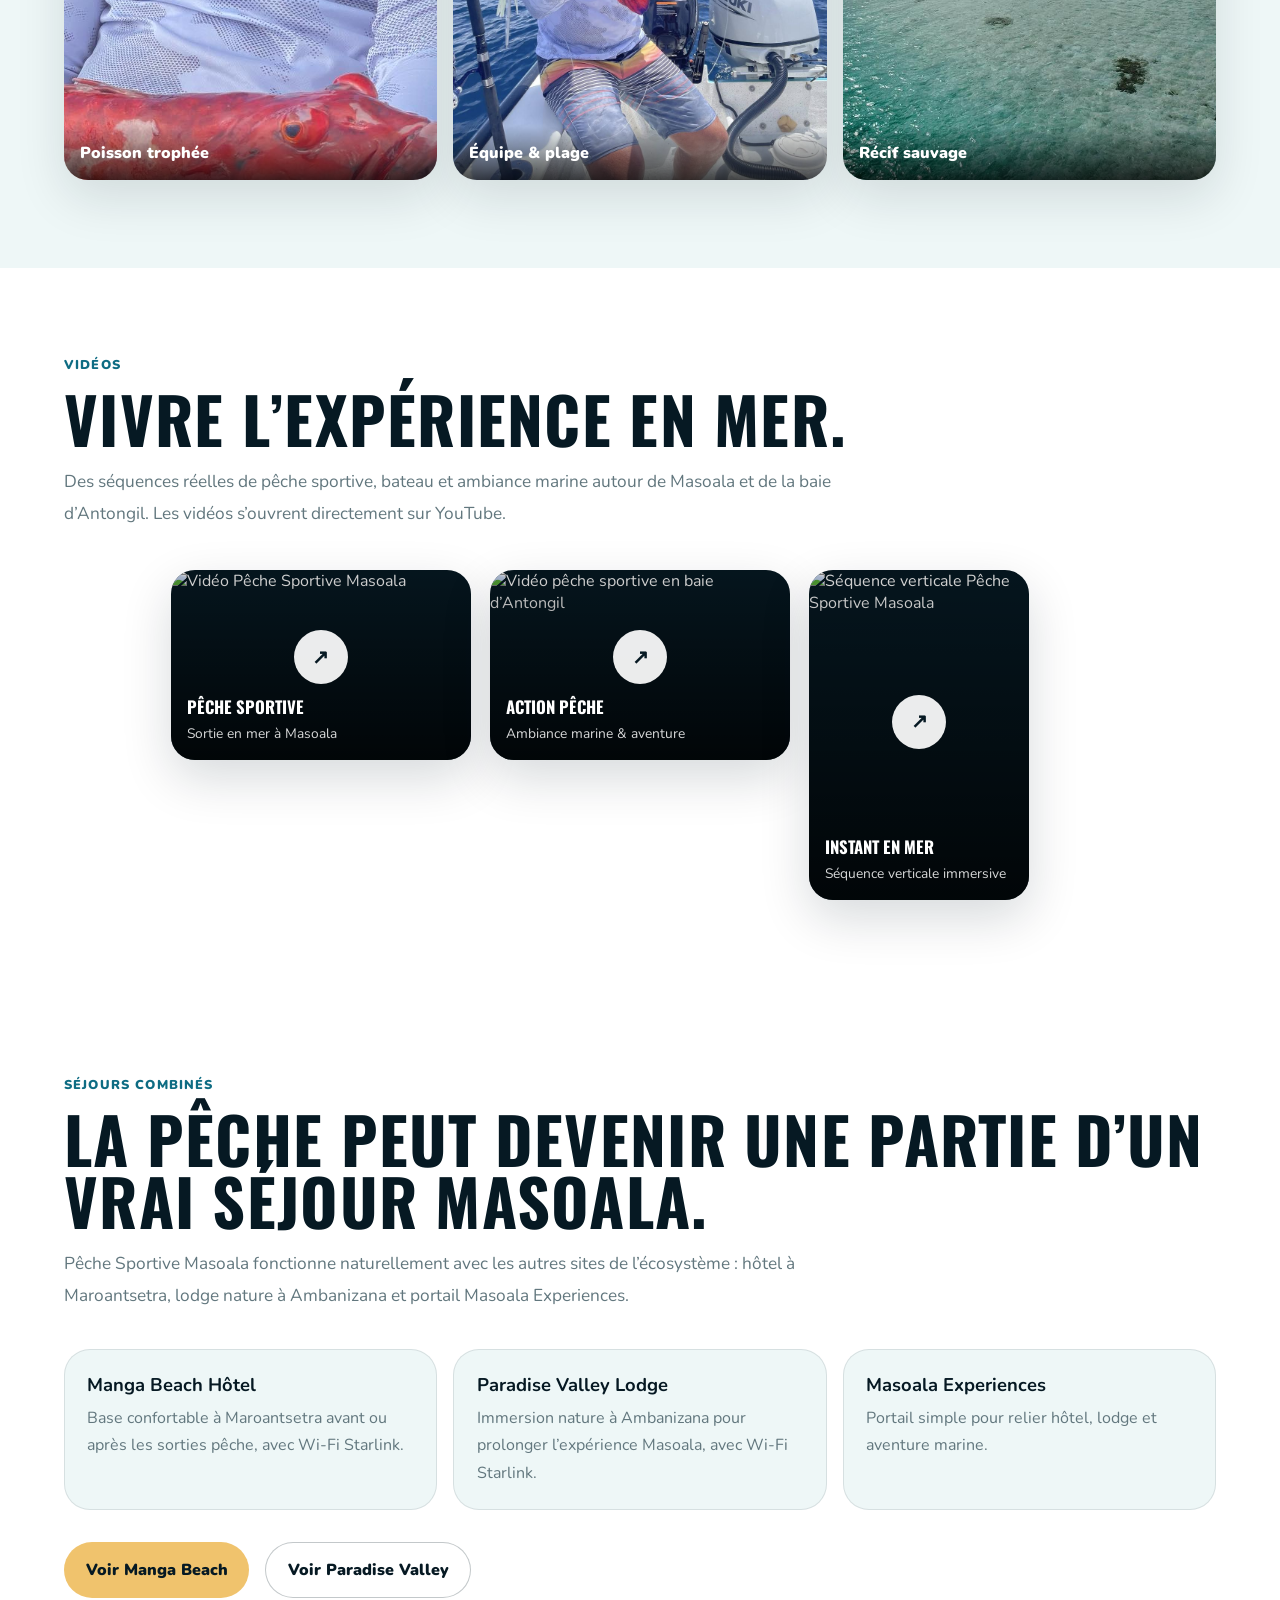
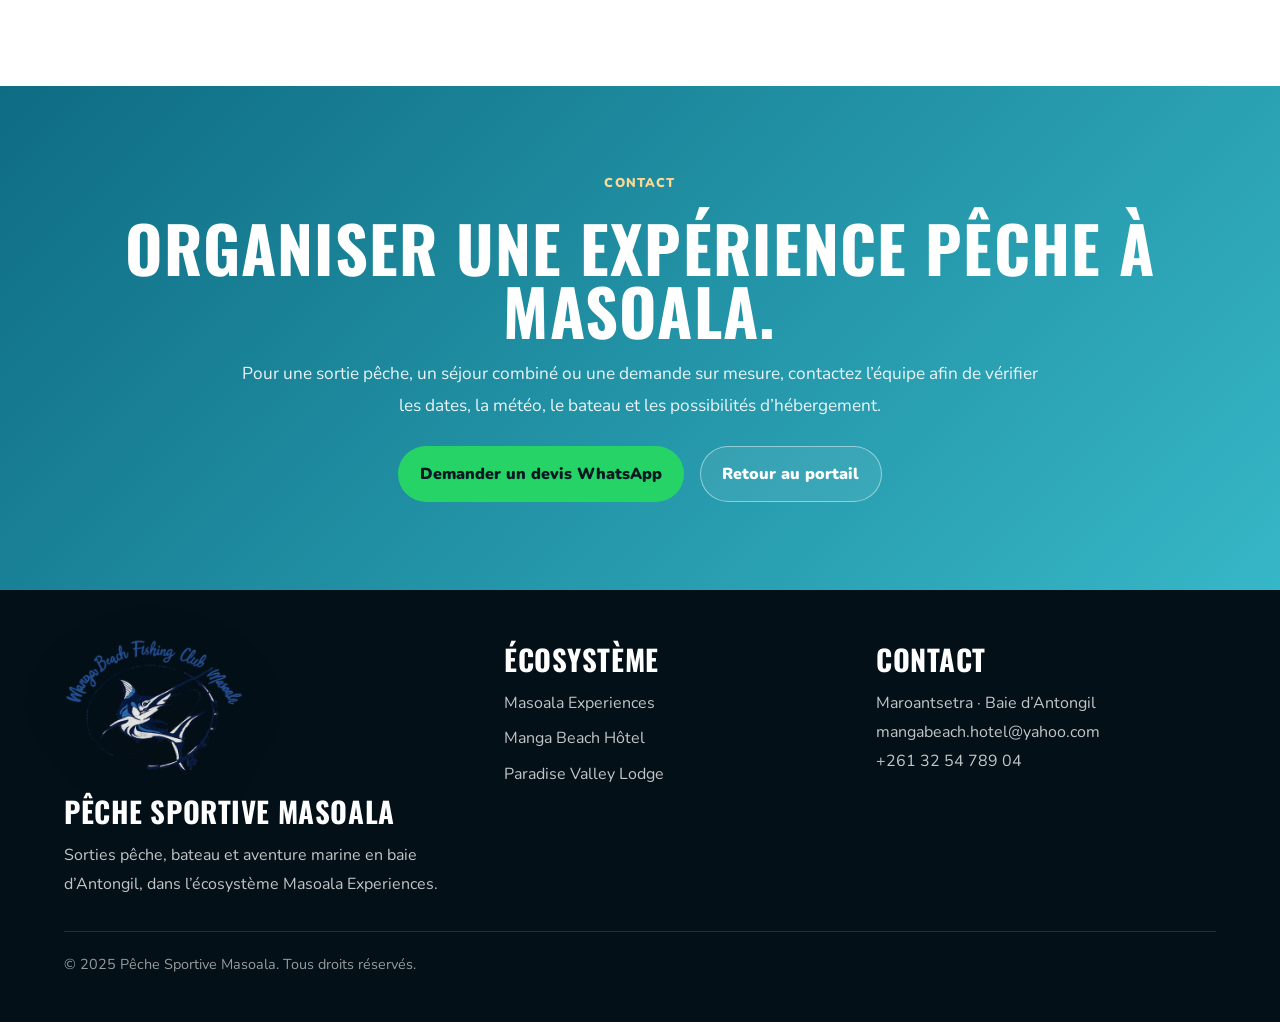
==== commit fd6f5a51: "Add files via upload" ====
--- a/index.html
+++ b/index.html
@@ -42,7 +42,7 @@
 </div>
 <div class="wz-waves"><svg viewBox="0 0 1200 90" preserveAspectRatio="none"><path fill="#36b7c7" fill-opacity=".35" d="M0 45 Q150 15 300 45 T600 45 T900 45 T1200 45 V90 H0Z"/></svg><svg viewBox="0 0 1200 90" preserveAspectRatio="none"><path fill="#f0c36d" fill-opacity=".25" d="M0 55 Q150 85 300 55 T600 55 T900 55 T1200 55 V90 H0Z"/></svg></div>
 </div>
- <div class="ecosystem-nav" aria-label="Navigation écosystème Masoala"> <a href="https://masoala-experiences.com/">◉ Masoala Experiences</a> <a href="https://mangabeach-madagascar.mg/">🏨 Manga Beach</a> <a href="https://lodge-paradisevalley.com/">🌿 Paradise Valley</a> <a href="https://mangabeachfishing-masoala.com/" class="active">🎣 Pêche Sportive</a> </div> <nav> <a class="brand" href="index.html" aria-label="Pêche Sportive Masoala accueil"> <img class="peche-logo-nav" src="assets/peche-sportive-logo-small.webp" alt="Logo Pêche Sportive Masoala"><span>Pêche Sportive Masoala</span> </a> <div class="nav-links"> <a href="#experience">Expérience</a> <a href="#peche">Pêche</a> <a href="#bateau">Bateau</a> <a href="#sejours">Séjours combinés</a> </div> <a class="nav-cta" href="#contact">Organiser une sortie</a> </nav> <header class="hero"> <div class="hero-content"> <span class="kicker">Baie d’Antongil · Masoala · Aventure marine</span> <h1>Pêche Sportive <span>Masoala</span></h1> <p>Sorties pêche, bateau et aventure en mer pour découvrir la baie d’Antongil autrement. Une expérience premium pour les passionnés, les voyageurs curieux et les séjours sur mesure autour de Masoala.</p> <div class="actions"> <a class="btn whatsapp-cta" href="https://wa.me/262639698604?text=Bonjour%2C%20je%20souhaite%20avoir%20des%20informations%20et%20un%20devis%20pour%20une%20sortie%20P%C3%AAche%20Sportive%20Masoala." target="_blank" rel="noopener">Demander un devis WhatsApp</a> <a class="btn btn-secondary" href="#experience">Découvrir l’expérience</a> </div> </div> </header> <main> <section id="experience"> <div class="section-inner"> <p class="eyebrow">L’expérience</p> <h2>Une aventure marine entre puissance, nature et liberté.</h2> <p class="lead">Pêche Sportive Masoala s’adresse aux voyageurs qui veulent vivre la mer autrement : départs privés, paysages sauvages, sensations fortes et organisation possible avec les hébergements de l’écosystème Masoala Experiences.</p> <div class="split"> <div class="panel"> <p><strong>La baie d’Antongil</strong> offre un décor exceptionnel pour les sorties pêche : eau ouverte, récifs, côtes sauvages, lumières tropicales et proximité avec Masoala.</p> <p>Le site reste volontairement simple : il présente l’expérience, le bateau, les prises possibles et les séjours combinés avec Manga Beach Hôtel et Paradise Valley Lodge.</p> <div class="stats"> <div class="stat"><strong>Mer</strong><span>Baie d’Antongil</span></div> <div class="stat"><strong>Privé</strong><span>Sorties sur demande</span></div> <div class="stat"><strong>Premium</strong><span>Aventure organisée</span></div> </div> </div> <img src="assets/images/hero-boat.jpg" alt="Bateau de pêche sportive à Masoala"> </div> </div> </section> <section id="peche" style="background:#fff"> <div class="section-inner"> <p class="eyebrow">Types de pêche</p> <h2>Des sorties pensées pour l’action et le plaisir.</h2> <p class="lead">Les expériences peuvent être adaptées selon la météo, la saison, le niveau des participants et le programme du séjour.</p> <div class="cards"> <article class="card"><img src="assets/images/catch-tuna.jpg" alt="Thon pêché à Masoala" loading="lazy" decoding="async"><div class="card-content"><h3>Thons</h3><p>Sorties en mer pour chercher de belles sensations et une expérience sportive intense.</p></div></article> <article class="card"><img src="assets/images/catch-silver-trevally.jpg" alt="Carangue argentée" loading="lazy" decoding="async"><div class="card-content"><h3>Carangues</h3><p>Une pêche dynamique, idéale pour les passionnés de combats puissants.</p></div></article> <article class="card"><img src="assets/images/catch-red-trophy.jpg" alt="Poisson trophée rouge" loading="lazy" decoding="async"><div class="card-content"><h3>Poissons trophées</h3><p>Des prises marquantes dans un décor sauvage entre récifs et horizon marin.</p></div></article> <article class="card"><img src="assets/images/catch-double-grouper.jpg" alt="Mérous pêchés en baie d'Antongil" loading="lazy" decoding="async"><div class="card-content"><h3>Pêche récif</h3><p>Une approche plus accessible autour des zones côtières et récifs selon conditions.</p></div></article> </div> </div> </section> <section id="bateau" class="boat-section"> <div class="section-inner"> <p class="eyebrow">Le bateau</p> <h2>Une sortie en mer doit inspirer confiance.</h2> <p class="lead">Le bateau est au cœur de l’expérience : il permet d’organiser les sorties, d’explorer la baie et d’adapter les parcours selon le niveau, la météo et les objectifs de pêche.</p> <div class="boat-grid"> <img src="assets/images/boat-ilona.jpg" alt="Bateau Ilona pour pêche sportive" loading="lazy" decoding="async"> <div class="boat-list"> <div class="boat-item"><strong>Sorties privées</strong><span>Programme organisé sur demande selon vos dates et votre groupe.</span></div> <div class="boat-item"><strong>Baie d’Antongil</strong><span>Navigation dans l’un des espaces marins les plus impressionnants du nord-est de Madagascar.</span></div> <div class="boat-item"><strong>Sécurité & météo</strong><span>Les sorties dépendent toujours des conditions du moment pour garder une expérience confortable.</span></div> <div class="boat-item"><strong>Écosystème complet</strong><span>Possibilité de combiner avec hébergement à Manga Beach Hôtel ou Paradise Valley Lodge.</span></div> </div> </div> </div> </section> <section> <div class="section-inner"> <p class="eyebrow">Galerie</p> <h2>Mer, bateau et prises mémorables.</h2> <p class="lead">Quelques images pour montrer l’ambiance de l’expérience : bateau, lagons, pêche et aventure marine autour de Masoala.</p> <div class="gallery"> <a href="assets/images/aerial-lagoon-boat.jpg"><img src="assets/images/aerial-lagoon-boat.jpg" alt="Bateau sur lagon" loading="lazy" decoding="async"><span>Lagon & bateau</span></a> <a href="assets/images/aerial-sandbank.jpg"><img src="assets/images/aerial-sandbank.jpg" alt="Banc de sable" loading="lazy" decoding="async"><span>Banc de sable</span></a> <a href="assets/images/catch-open-mouth.jpg"><img src="assets/images/catch-open-mouth.jpg" alt="Prise de pêche sportive" loading="lazy" decoding="async"><span>Prise sportive</span></a> <a href="assets/images/catch-red-grouper-close.jpg"><img src="assets/images/catch-red-grouper-close.jpg" alt="Mérou rouge" loading="lazy" decoding="async"><span>Poisson trophée</span></a> <a href="assets/images/team-beach.jpg"><img src="assets/images/team-beach.jpg" alt="Équipe sur la plage" loading="lazy" decoding="async"><span>Équipe & plage</span></a> <a href="assets/images/aerial-wide-reef.jpg"><img src="assets/images/aerial-wide-reef.jpg" alt="Récif vu du ciel" loading="lazy" decoding="async"><span>Récif sauvage</span></a> </div> </div> </section> <section id="videos" class="video-section-clean"> <div class="section-inner"> <p class="eyebrow">Vidéos</p> <h2>Vivre l’expérience en mer.</h2> <p class="lead">Des séquences réelles de pêche sportive, bateau et ambiance marine autour de Masoala et de la baie d’Antongil. Les vidéos s’ouvrent directement sur YouTube.</p> <div class="video-grid-clean"> <a class="video-card-clean" href="https://youtu.be/xO0m_VlLsds" target="_blank" rel="noopener" aria-label="Voir la vidéo pêche sportive Masoala sur YouTube"> <img src="https://img.youtube.com/vi/xO0m_VlLsds/hqdefault.jpg" alt="Vidéo Pêche Sportive Masoala" loading="lazy" decoding="async"> <span class="play">↗</span> <span class="caption"><strong>Pêche Sportive</strong><span>Sortie en mer à Masoala</span></span> </a> <a class="video-card-clean" href="https://youtu.be/v1AvfbNLXkw" target="_blank" rel="noopener" aria-label="Voir la vidéo pêche sportive sur YouTube"> <img src="https://img.youtube.com/vi/v1AvfbNLXkw/hqdefault.jpg" alt="Vidéo pêche sportive en baie d’Antongil" loading="lazy" decoding="async"> <span class="play">↗</span> <span class="caption"><strong>Action pêche</strong><span>Ambiance marine & aventure</span></span> </a> <a class="video-card-clean vertical" href="https://youtube.com/shorts/WHjOj5uccRE" target="_blank" rel="noopener" aria-label="Voir la séquence verticale en mer sur YouTube"> <img src="https://img.youtube.com/vi/WHjOj5uccRE/hqdefault.jpg" alt="Séquence verticale Pêche Sportive Masoala" loading="lazy" decoding="async"> <span class="play">↗</span> <span class="caption"><strong>Instant en mer</strong><span>Séquence verticale immersive</span></span> </a> </div> </div> </section> <section id="sejours" class="combo"> <div class="section-inner"> <p class="eyebrow">Séjours combinés</p> <h2>La pêche peut devenir une partie d’un vrai séjour Masoala.</h2> <p class="lead">Pêche Sportive Masoala fonctionne naturellement avec les autres sites de l’écosystème : hôtel à Maroantsetra, lodge nature à Ambanizana et portail Masoala Experiences.</p> <div class="combo-grid"> <div class="combo-card"><strong>Manga Beach Hôtel</strong><p>Base confortable à Maroantsetra avant ou après les sorties pêche.</p></div> <div class="combo-card"><strong>Paradise Valley Lodge</strong><p>Immersion nature à Ambanizana pour prolonger l’expérience Masoala.</p></div> <div class="combo-card"><strong>Masoala Experiences</strong><p>Portail simple pour relier hôtel, lodge et aventure marine.</p></div> </div> <div class="actions" style="margin-top:2rem"> <a class="btn btn-primary" href="https://mangabeach-madagascar.mg/">Voir Manga Beach</a> <a class="btn btn-secondary" style="color:var(--deep);border-color:rgba(6,25,35,.24)" href="https://lodge-paradisevalley.com/">Voir Paradise Valley</a> </div> </div> </section> <section id="contact" class="final-cta"> <div class="section-inner"> <p class="eyebrow" style="color:#f8d894">Contact</p> <h2>Organiser une expérience pêche à Masoala.</h2> <p class="lead">Pour une sortie pêche, un séjour combiné ou une demande sur mesure, contactez l’équipe afin de vérifier les dates, la météo, le bateau et les possibilités d’hébergement.</p> <div class="actions" style="justify-content:center"> <a class="btn btn-primary whatsapp-cta" href="https://wa.me/262639698604?text=Bonjour%2C%20je%20souhaite%20avoir%20des%20informations%20et%20un%20devis%20pour%20une%20sortie%20P%C3%AAche%20Sportive%20Masoala." target="_blank" rel="noopener">Demander un devis WhatsApp</a> <a class="btn btn-secondary" href="https://masoala-experiences.com/">Retour au portail</a> </div> </div> </section> </main> <footer> <div class="footer-inner"> <div> <img class="peche-footer-logo" src="assets/peche-sportive-logo-small.webp" alt="Logo Pêche Sportive Masoala" loading="lazy" decoding="async">
+ <div class="ecosystem-nav" aria-label="Navigation écosystème Masoala"> <a href="https://masoala-experiences.com/">◉ Masoala Experiences</a> <a href="https://mangabeach-madagascar.mg/">🏨 Manga Beach</a> <a href="https://lodge-paradisevalley.com/">🌿 Paradise Valley</a> <a href="https://mangabeachfishing-masoala.com/" class="active">🎣 Pêche Sportive</a> </div> <nav> <a class="brand" href="index.html" aria-label="Pêche Sportive Masoala accueil"> <img class="peche-logo-nav" src="assets/peche-sportive-logo-small.webp" alt="Logo Pêche Sportive Masoala"><span>Pêche Sportive Masoala</span> </a> <div class="nav-links"> <a href="#experience">Expérience</a> <a href="#peche">Pêche</a> <a href="#bateau">Bateau</a> <a href="#sejours">Séjours combinés</a> </div> <a class="nav-cta" href="#contact">Organiser une sortie</a> </nav> <header class="hero"> <div class="hero-content"> <span class="kicker">Baie d’Antongil · Masoala · Aventure marine</span> <h1>Pêche Sportive <span>Masoala</span></h1> <p>Sorties pêche, bateau et aventure en mer pour découvrir la baie d’Antongil autrement. Une expérience premium pour les passionnés, les voyageurs curieux et les séjours sur mesure autour de Masoala.</p> <div class="actions"> <a class="btn whatsapp-cta" href="https://wa.me/262639698604?text=Bonjour%2C%20je%20souhaite%20avoir%20des%20informations%20et%20un%20devis%20pour%20une%20sortie%20P%C3%AAche%20Sportive%20Masoala." target="_blank" rel="noopener">Demander un devis WhatsApp</a> <a class="btn btn-secondary" href="#experience">Découvrir l’expérience</a> </div> </div> </header> <main> <section id="experience"> <div class="section-inner"> <p class="eyebrow">L’expérience</p> <h2>Une aventure marine entre puissance, nature et liberté.</h2> <p class="lead">Pêche Sportive Masoala s’adresse aux voyageurs qui veulent vivre la mer autrement : départs privés, paysages sauvages, sensations fortes et organisation possible avec les hébergements de l’écosystème Masoala Experiences.</p> <div class="split"> <div class="panel"> <p><strong>La baie d’Antongil</strong> offre un décor exceptionnel pour les sorties pêche : eau ouverte, récifs, côtes sauvages, lumières tropicales et proximité avec Masoala.</p> <p>Le site reste volontairement simple : il présente l’expérience, le bateau, les prises possibles et les séjours combinés avec Manga Beach Hôtel et Paradise Valley Lodge.</p> <div class="stats"> <div class="stat"><strong>Mer</strong><span>Baie d’Antongil</span></div> <div class="stat"><strong>Privé</strong><span>Sorties sur demande</span></div> <div class="stat"><strong>Premium</strong><span>Aventure organisée</span></div> </div> </div> <img src="assets/images/hero-boat.jpg" alt="Bateau de pêche sportive à Masoala"> </div> </div> </section> <section id="peche" style="background:#fff"> <div class="section-inner"> <p class="eyebrow">Types de pêche</p> <h2>Des sorties pensées pour l’action et le plaisir.</h2> <p class="lead">Les expériences peuvent être adaptées selon la météo, la saison, le niveau des participants et le programme du séjour.</p> <div class="cards"> <article class="card"><img src="assets/images/catch-tuna.jpg" alt="Thon pêché à Masoala" loading="lazy" decoding="async"><div class="card-content"><h3>Thons</h3><p>Sorties en mer pour chercher de belles sensations et une expérience sportive intense.</p></div></article> <article class="card"><img src="assets/images/catch-silver-trevally.jpg" alt="Carangue argentée" loading="lazy" decoding="async"><div class="card-content"><h3>Carangues</h3><p>Une pêche dynamique, idéale pour les passionnés de combats puissants.</p></div></article> <article class="card"><img src="assets/images/catch-red-trophy.jpg" alt="Poisson trophée rouge" loading="lazy" decoding="async"><div class="card-content"><h3>Poissons trophées</h3><p>Des prises marquantes dans un décor sauvage entre récifs et horizon marin.</p></div></article> <article class="card"><img src="assets/images/catch-double-grouper.jpg" alt="Mérous pêchés en baie d'Antongil" loading="lazy" decoding="async"><div class="card-content"><h3>Pêche récif</h3><p>Une approche plus accessible autour des zones côtières et récifs selon conditions.</p></div></article> </div> </div> </section> <section id="bateau" class="boat-section"> <div class="section-inner"> <p class="eyebrow">Le bateau</p> <h2>Une sortie en mer doit inspirer confiance.</h2> <p class="lead">Le bateau est au cœur de l’expérience : il permet d’organiser les sorties, d’explorer la baie et d’adapter les parcours selon le niveau, la météo et les objectifs de pêche.</p> <div class="boat-grid"> <img src="assets/images/boat-ilona.jpg" alt="Bateau Ilona pour pêche sportive" loading="lazy" decoding="async"> <div class="boat-list"> <div class="boat-item"><strong>Sorties privées</strong><span>Programme organisé sur demande selon vos dates et votre groupe.</span></div> <div class="boat-item"><strong>Baie d’Antongil</strong><span>Navigation dans l’un des espaces marins les plus impressionnants du nord-est de Madagascar.</span></div> <div class="boat-item"><strong>Sécurité & météo</strong><span>Les sorties dépendent toujours des conditions du moment pour garder une expérience confortable.</span></div> <div class="boat-item"><strong>Écosystème complet</strong><span>Possibilité de combiner avec hébergement à Manga Beach Hôtel ou Paradise Valley Lodge.</span></div> </div> </div> </div> </section> <section> <div class="section-inner"> <p class="eyebrow">Galerie</p> <h2>Mer, bateau et prises mémorables.</h2> <p class="lead">Quelques images pour montrer l’ambiance de l’expérience : bateau, lagons, pêche et aventure marine autour de Masoala.</p> <div class="gallery"> <a href="assets/images/aerial-lagoon-boat.jpg"><img src="assets/images/aerial-lagoon-boat.jpg" alt="Bateau sur lagon" loading="lazy" decoding="async"><span>Lagon & bateau</span></a> <a href="assets/images/aerial-sandbank.jpg"><img src="assets/images/aerial-sandbank.jpg" alt="Banc de sable" loading="lazy" decoding="async"><span>Banc de sable</span></a> <a href="assets/images/catch-open-mouth.jpg"><img src="assets/images/catch-open-mouth.jpg" alt="Prise de pêche sportive" loading="lazy" decoding="async"><span>Prise sportive</span></a> <a href="assets/images/catch-red-grouper-close.jpg"><img src="assets/images/catch-red-grouper-close.jpg" alt="Mérou rouge" loading="lazy" decoding="async"><span>Poisson trophée</span></a> <a href="assets/images/team-beach.jpg"><img src="assets/images/team-beach.jpg" alt="Équipe sur la plage" loading="lazy" decoding="async"><span>Équipe & plage</span></a> <a href="assets/images/aerial-wide-reef.jpg"><img src="assets/images/aerial-wide-reef.jpg" alt="Récif vu du ciel" loading="lazy" decoding="async"><span>Récif sauvage</span></a> </div> </div> </section> <section id="videos" class="video-section-clean"> <div class="section-inner"> <p class="eyebrow">Vidéos</p> <h2>Vivre l’expérience en mer.</h2> <p class="lead">Des séquences réelles de pêche sportive, bateau et ambiance marine autour de Masoala et de la baie d’Antongil. Les vidéos s’ouvrent directement sur YouTube.</p> <div class="video-grid-clean"> <a class="video-card-clean" href="https://youtu.be/xO0m_VlLsds" target="_blank" rel="noopener" aria-label="Voir la vidéo pêche sportive Masoala sur YouTube"> <img src="https://img.youtube.com/vi/xO0m_VlLsds/hqdefault.jpg" alt="Vidéo Pêche Sportive Masoala" loading="lazy" decoding="async"> <span class="play">↗</span> <span class="caption"><strong>Pêche Sportive</strong><span>Sortie en mer à Masoala</span></span> </a> <a class="video-card-clean" href="https://youtu.be/v1AvfbNLXkw" target="_blank" rel="noopener" aria-label="Voir la vidéo pêche sportive sur YouTube"> <img src="https://img.youtube.com/vi/v1AvfbNLXkw/hqdefault.jpg" alt="Vidéo pêche sportive en baie d’Antongil" loading="lazy" decoding="async"> <span class="play">↗</span> <span class="caption"><strong>Action pêche</strong><span>Ambiance marine & aventure</span></span> </a> <a class="video-card-clean vertical" href="https://youtube.com/shorts/WHjOj5uccRE" target="_blank" rel="noopener" aria-label="Voir la séquence verticale en mer sur YouTube"> <img src="https://img.youtube.com/vi/WHjOj5uccRE/hqdefault.jpg" alt="Séquence verticale Pêche Sportive Masoala" loading="lazy" decoding="async"> <span class="play">↗</span> <span class="caption"><strong>Instant en mer</strong><span>Séquence verticale immersive</span></span> </a> </div> </div> </section> <section id="sejours" class="combo"> <div class="section-inner"> <p class="eyebrow">Séjours combinés</p> <h2>La pêche peut devenir une partie d’un vrai séjour Masoala.</h2> <p class="lead">Pêche Sportive Masoala fonctionne naturellement avec les autres sites de l’écosystème : hôtel à Maroantsetra, lodge nature à Ambanizana et portail Masoala Experiences.</p> <div class="combo-grid"> <div class="combo-card"><strong>Manga Beach Hôtel</strong><p>Base confortable à Maroantsetra avant ou après les sorties pêche, avec Wi-Fi Starlink.</p></div> <div class="combo-card"><strong>Paradise Valley Lodge</strong><p>Immersion nature à Ambanizana pour prolonger l’expérience Masoala, avec Wi-Fi Starlink.</p></div> <div class="combo-card"><strong>Masoala Experiences</strong><p>Portail simple pour relier hôtel, lodge et aventure marine.</p></div> </div> <div class="actions" style="margin-top:2rem"> <a class="btn btn-primary" href="https://mangabeach-madagascar.mg/">Voir Manga Beach</a> <a class="btn btn-secondary" style="color:var(--deep);border-color:rgba(6,25,35,.24)" href="https://lodge-paradisevalley.com/">Voir Paradise Valley</a> </div> </div> </section> <section id="contact" class="final-cta"> <div class="section-inner"> <p class="eyebrow" style="color:#f8d894">Contact</p> <h2>Organiser une expérience pêche à Masoala.</h2> <p class="lead">Pour une sortie pêche, un séjour combiné ou une demande sur mesure, contactez l’équipe afin de vérifier les dates, la météo, le bateau et les possibilités d’hébergement.</p> <div class="actions" style="justify-content:center"> <a class="btn btn-primary whatsapp-cta" href="https://wa.me/262639698604?text=Bonjour%2C%20je%20souhaite%20avoir%20des%20informations%20et%20un%20devis%20pour%20une%20sortie%20P%C3%AAche%20Sportive%20Masoala." target="_blank" rel="noopener">Demander un devis WhatsApp</a> <a class="btn btn-secondary" href="https://masoala-experiences.com/">Retour au portail</a> </div> </div> </section> </main> <footer> <div class="footer-inner"> <div> <img class="peche-footer-logo" src="assets/peche-sportive-logo-small.webp" alt="Logo Pêche Sportive Masoala" loading="lazy" decoding="async">
         <h3>Pêche Sportive Masoala</h3> <p>Sorties pêche, bateau et aventure marine en baie d’Antongil, dans l’écosystème Masoala Experiences.</p> </div> <div> <h3>Écosystème</h3> <div class="footer-links"> <a href="https://masoala-experiences.com/">Masoala Experiences</a> <a href="https://mangabeach-madagascar.mg/">Manga Beach Hôtel</a> <a href="https://lodge-paradisevalley.com/">Paradise Valley Lodge</a> </div> </div> <div> <h3>Contact</h3> <p>Maroantsetra · Baie d’Antongil<br>mangabeach.hotel@yahoo.com<br>+261 32 54 789 04</p> </div> </div> <div class="copyright">© 2025 Pêche Sportive Masoala. Tous droits réservés.</div> </footer> <div class="lightbox" id="galleryLightbox" aria-hidden="true" role="dialog" aria-label="Galerie photo agrandie"> <button class="lightbox-btn lightbox-close" type="button" aria-label="Fermer">×</button> <button class="lightbox-btn lightbox-prev" type="button" aria-label="Photo précédente">‹</button> <div class="lightbox-content"> <img id="lightboxImage" src="" alt="" loading="lazy" decoding="async"> <div class="lightbox-caption" id="lightboxCaption"></div> </div> <button class="lightbox-btn lightbox-next" type="button" aria-label="Photo suivante">›</button> </div> <script>
 (function(){
 const items = Array.from(document.querySelectorAll('.gallery a'));
--- a/assets/welcome.css
+++ b/assets/welcome.css
@@ -0,0 +1,67 @@
+/* Welcome splash + promo card — Pêche Sportive Masoala */
+:root{--wz-navy:#061923;--wz-navy2:#0e6c83;--wz-gold:#f0c36d;--wz-gold-l:#ffd9a0;--wz-cream:#f4fbfd}
+
+/* ---------- Écran de bienvenue ---------- */
+.wz-splash{position:fixed;inset:0;z-index:100000;display:flex;align-items:center;justify-content:center;flex-direction:column;
+  text-align:center;color:var(--wz-cream);overflow:hidden;
+  background:radial-gradient(ellipse at 50% 40%,var(--wz-navy2) 0%,var(--wz-navy) 70%);
+  animation:wzOut .7s ease 2.7s forwards}
+html.wz-skip .wz-splash{display:none}
+@keyframes wzOut{to{opacity:0;visibility:hidden;pointer-events:none}}
+.wz-splash.is-closing{animation:wzOut .5s ease forwards}
+.wz-inner{position:relative;z-index:2;padding:0 24px}
+.wz-logo{width:clamp(96px,22vw,150px);height:auto;margin:0 auto 18px;display:block;opacity:0;transform:scale(.85);
+  animation:wzIn .9s cubic-bezier(.2,.7,.2,1) .15s forwards}
+.wz-hello{font:500 12px/1 'Nunito',sans-serif;letter-spacing:.35em;text-transform:uppercase;color:var(--wz-gold);
+  opacity:0;animation:wzUp .7s ease .7s forwards}
+.wz-name{font:300 clamp(34px,8vw,64px)/1.05 'Oswald',sans-serif;margin:12px 0 6px;opacity:0;animation:wzUp .8s ease .95s forwards}
+.wz-name em{font-style:italic;color:var(--wz-gold-l)}
+.wz-line{width:0;height:1px;background:var(--wz-gold);margin:14px auto;animation:wzLine .9s ease 1.2s forwards}
+.wz-tag{font:400 13px/1.5 'Nunito',sans-serif;letter-spacing:.18em;text-transform:uppercase;color:rgba(244,251,253,.75);
+  opacity:0;animation:wzUp .7s ease 1.45s forwards}
+.wz-skip-btn{position:absolute;top:18px;right:18px;z-index:3;background:none;border:1px solid rgba(240,195,109,.45);color:var(--wz-gold-l);
+  font:500 11px 'Nunito',sans-serif;letter-spacing:.2em;text-transform:uppercase;padding:8px 14px;border-radius:2px;cursor:pointer}
+.wz-skip-btn:hover{background:rgba(240,195,109,.15)}
+.wz-waves{position:absolute;left:0;right:0;bottom:0;height:90px;z-index:1;opacity:.55}
+.wz-waves svg{position:absolute;bottom:0;left:0;width:200%;height:100%;animation:wzWave 7s linear infinite}
+.wz-waves svg:nth-child(2){animation-duration:11s;animation-direction:reverse;opacity:.6}
+@keyframes wzIn{to{opacity:1;transform:none}}
+@keyframes wzUp{from{opacity:0;transform:translateY(14px)}to{opacity:1;transform:none}}
+@keyframes wzLine{to{width:88px}}
+@keyframes wzWave{to{transform:translateX(-50%)}}
+
+/* ---------- Carte promo ---------- */
+.wz-promo{position:fixed;left:16px;bottom:16px;z-index:900;width:min(340px,calc(100vw - 32px));
+  background:var(--wz-navy);color:var(--wz-cream);border:1px solid rgba(240,195,109,.4);border-radius:4px;
+  box-shadow:0 14px 40px rgba(6,25,35,.35);font-family:'Nunito',sans-serif;
+  transform:translateY(24px);opacity:0;visibility:hidden;transition:opacity .5s ease,transform .5s ease,visibility .5s}
+.wz-promo.is-open{transform:none;opacity:1;visibility:visible}
+.wz-promo-close{position:absolute;top:6px;right:8px;background:none;border:0;color:var(--wz-gold-l);font-size:22px;line-height:1;cursor:pointer;padding:4px 8px}
+.wz-slides{position:relative;min-height:128px}
+.wz-slide{position:absolute;inset:0;padding:18px 20px 12px;opacity:0;visibility:hidden;transition:opacity .45s}
+.wz-slide.is-on{opacity:1;visibility:visible;position:relative}
+.wz-kicker{font-size:10px;letter-spacing:.28em;text-transform:uppercase;color:var(--wz-gold)}
+.wz-title{font:400 22px/1.15 'Oswald',sans-serif;margin:6px 24px 6px 0}
+.wz-text{font-size:13px;line-height:1.5;color:rgba(244,251,253,.8);margin-bottom:12px}
+.wz-cta{display:inline-block;background:var(--wz-gold);color:var(--wz-navy);font-weight:600;font-size:12px;letter-spacing:.12em;
+  text-transform:uppercase;text-decoration:none;padding:9px 16px;border-radius:2px}
+.wz-cta:hover{background:var(--wz-gold-l)}
+.wz-dots{display:flex;gap:6px;padding:0 20px 14px}
+.wz-dot{width:7px;height:7px;border-radius:50%;border:0;padding:0;background:rgba(244,251,253,.3);cursor:pointer}
+.wz-dot.is-on{background:var(--wz-gold)}
+
+@media (prefers-reduced-motion:reduce){
+  .wz-splash{display:none}
+  .wz-promo{transition:none}
+  .wz-waves svg{animation:none}
+}
+
+.wz-name{font-weight:600;text-transform:uppercase;letter-spacing:.04em}.wz-name em{font-style:normal;color:#ff9d4d}.wz-title{font-size:20px;text-transform:uppercase;letter-spacing:.03em}.wz-hello,.wz-tag,.wz-skip-btn,.wz-kicker,.wz-cta{font-family:'Nunito',sans-serif}
+
+@media(max-width:700px){.wz-promo{bottom:84px}}
+
+/* robustesse face aux styles globaux du site */
+.wz-promo .wz-dot{width:7px;height:7px;min-width:0;min-height:0;padding:0;margin:0;border-radius:50%;flex:none;display:block}
+.wz-promo .wz-promo-close{width:auto;height:auto;min-width:0;background:none}
+.wz-splash .wz-skip-btn{width:auto;height:auto}
+.wz-logo{background:#fff;border-radius:22px;padding:10px;width:clamp(88px,20vw,120px);box-shadow:0 10px 30px rgba(0,0,0,.25)}
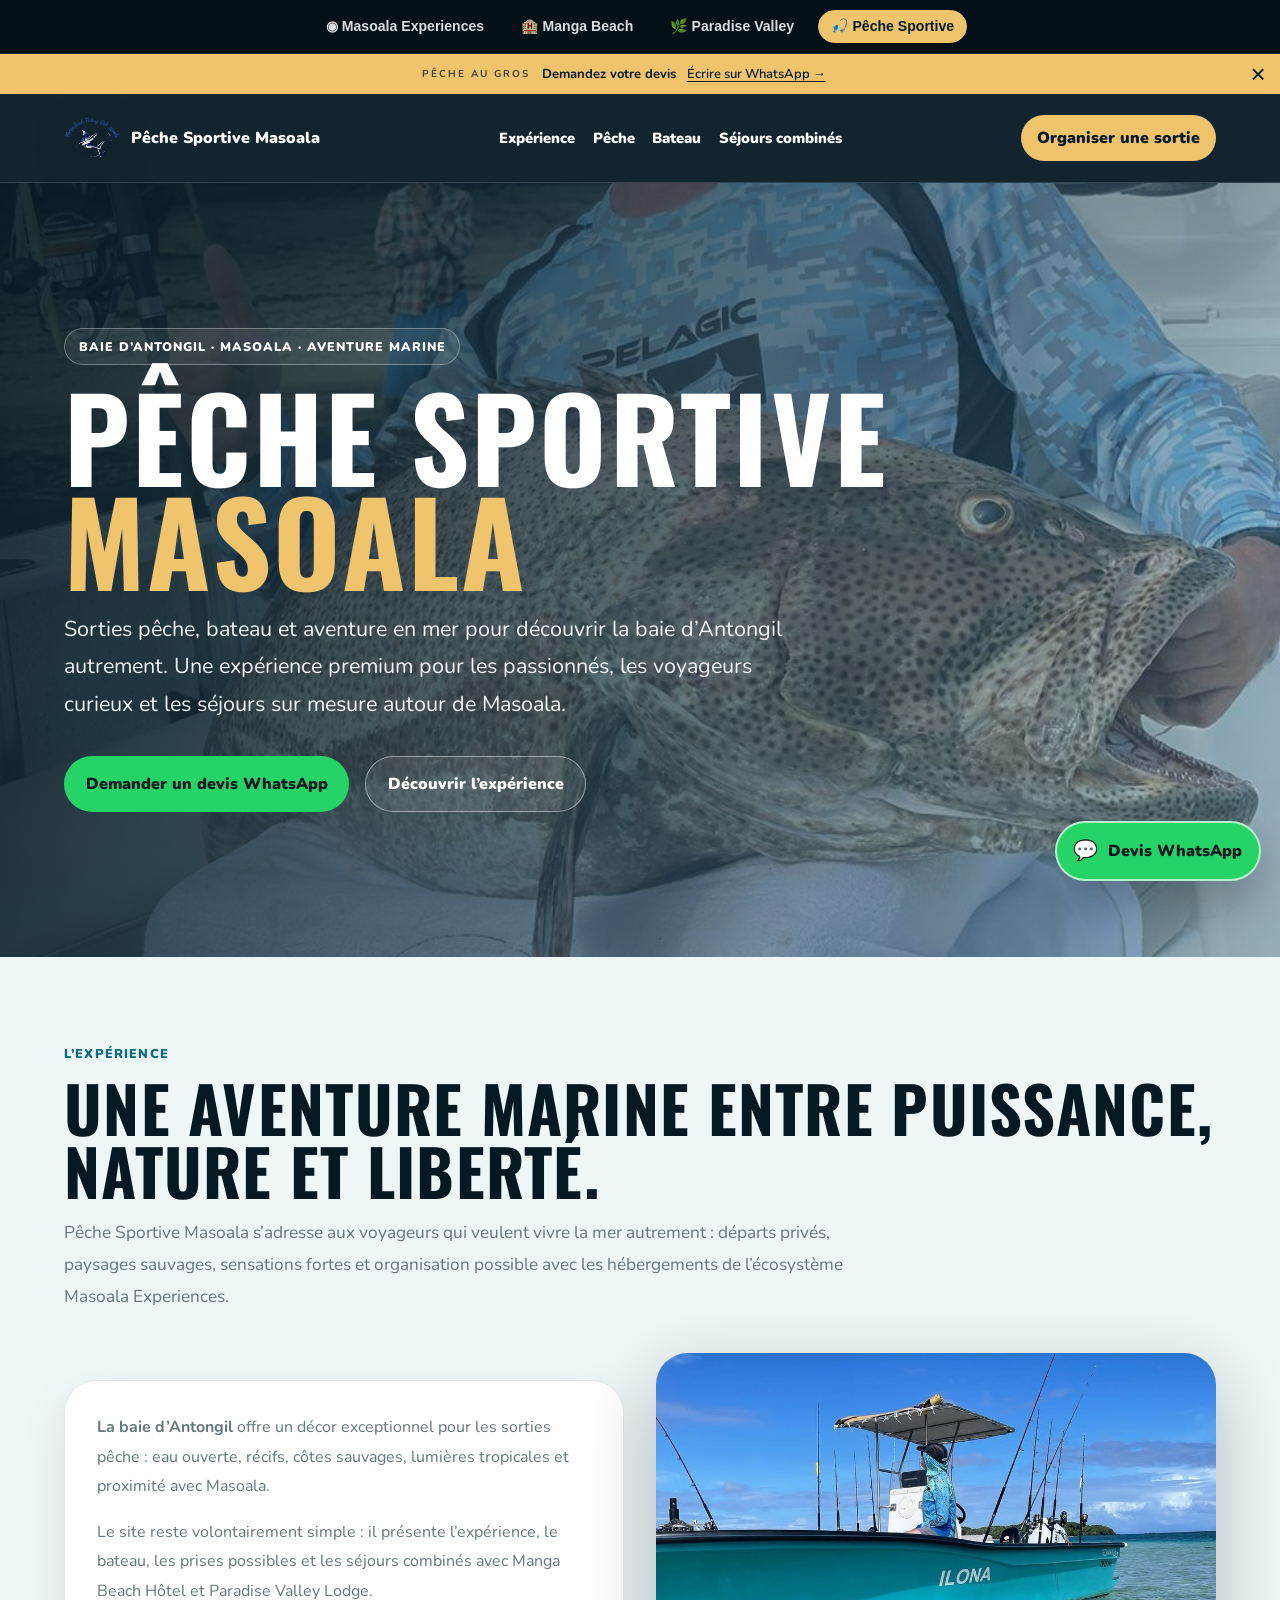
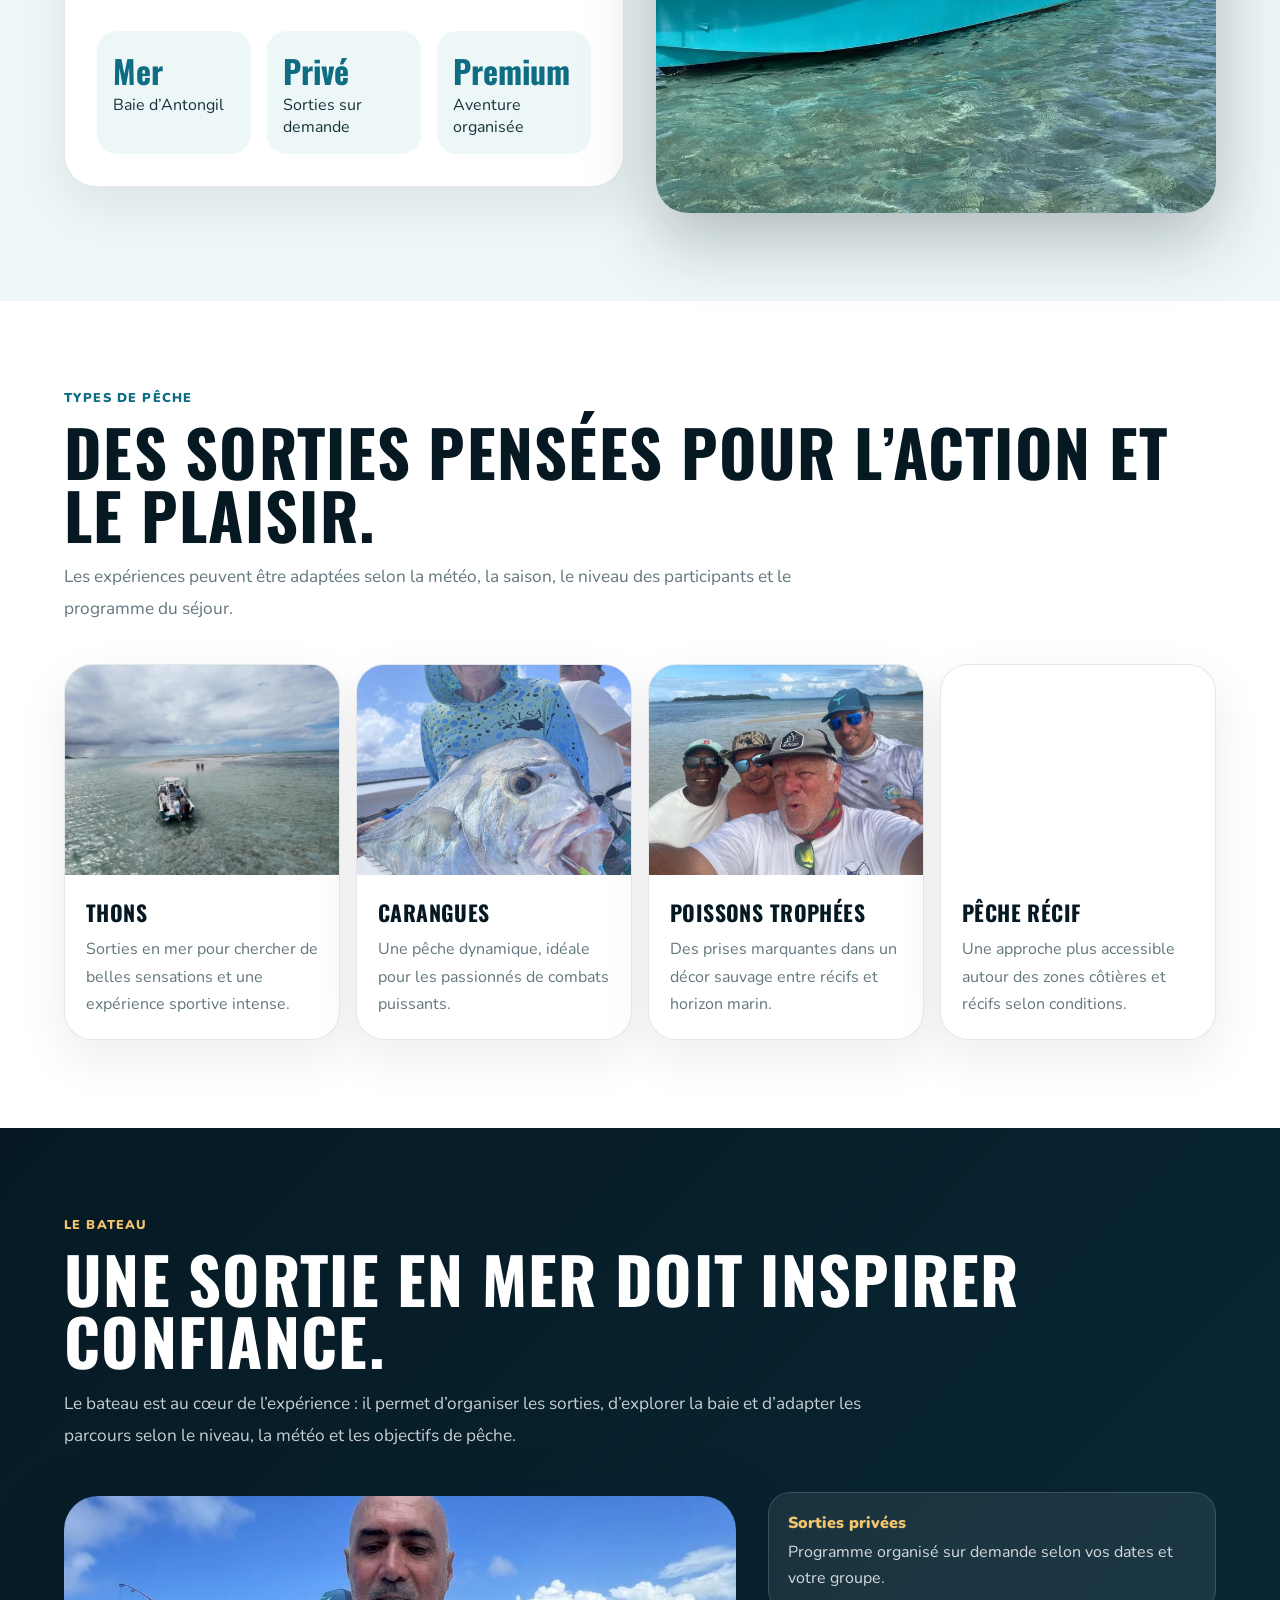
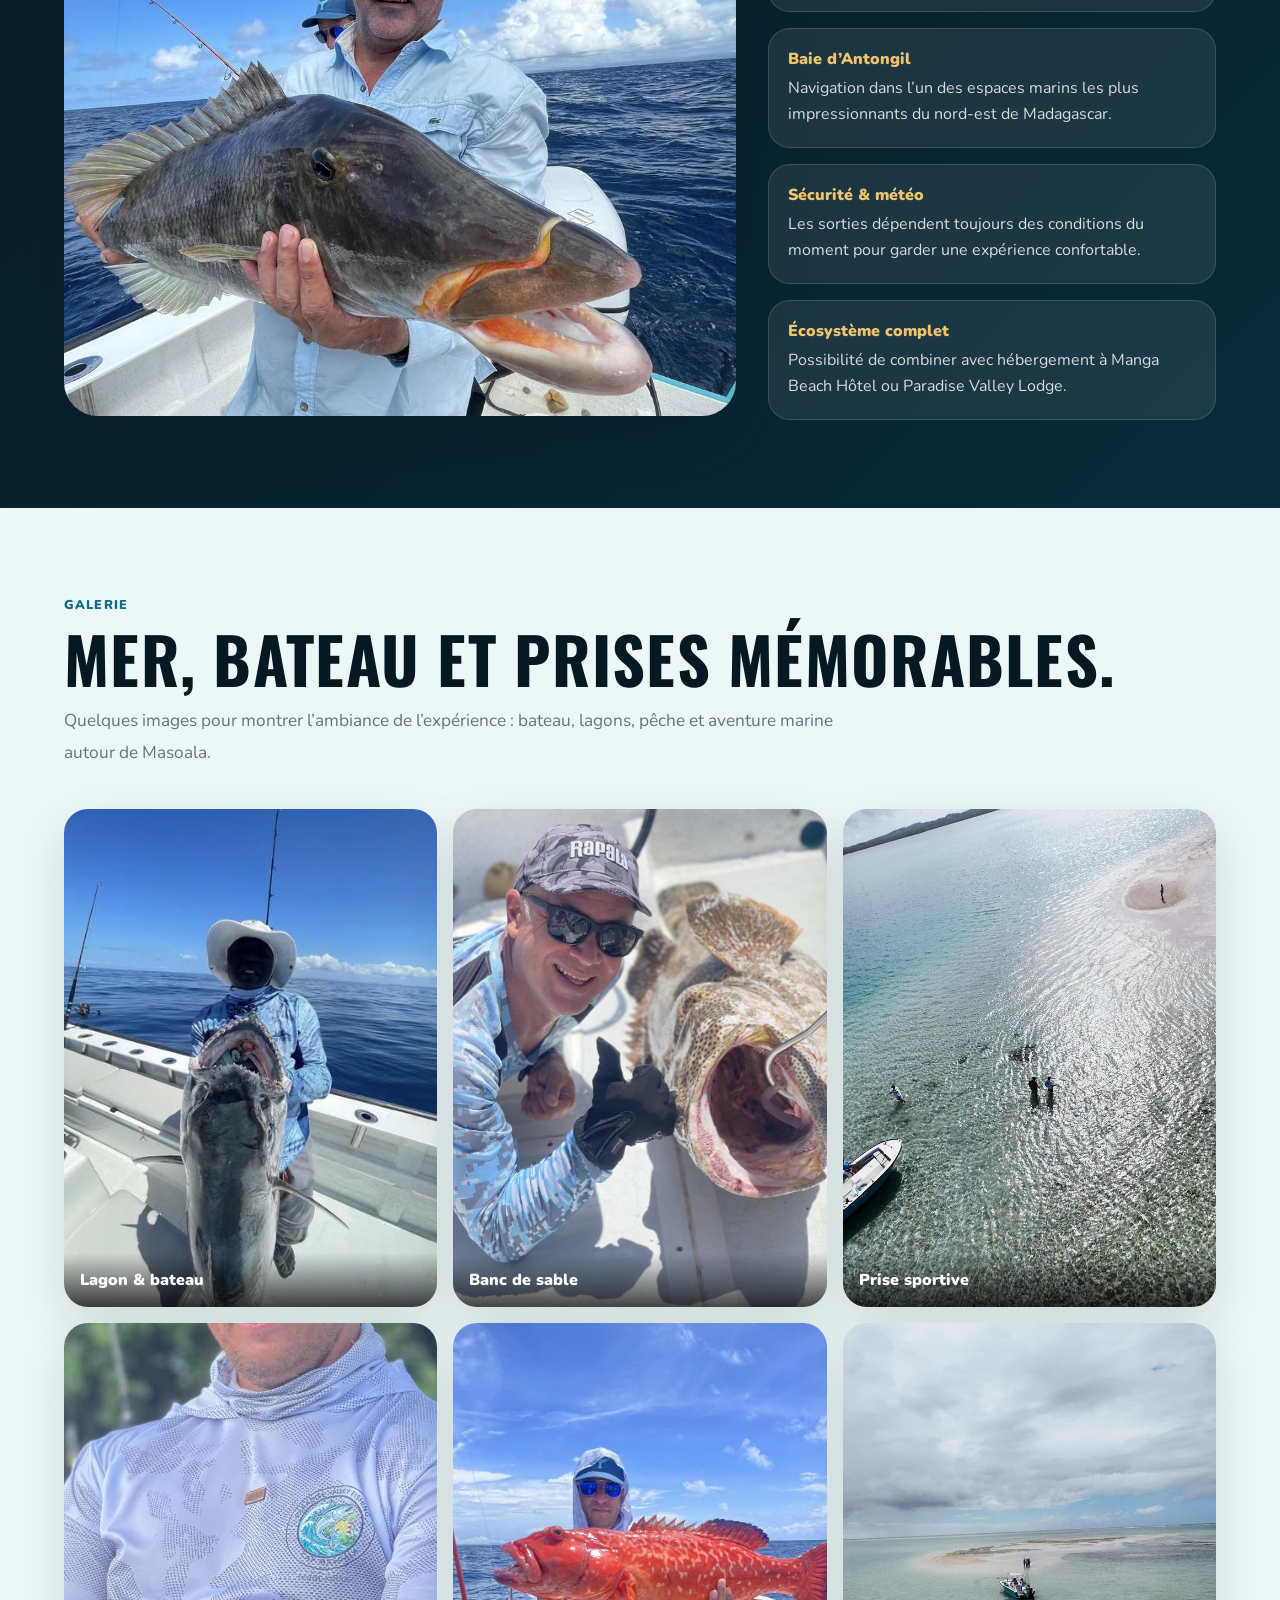
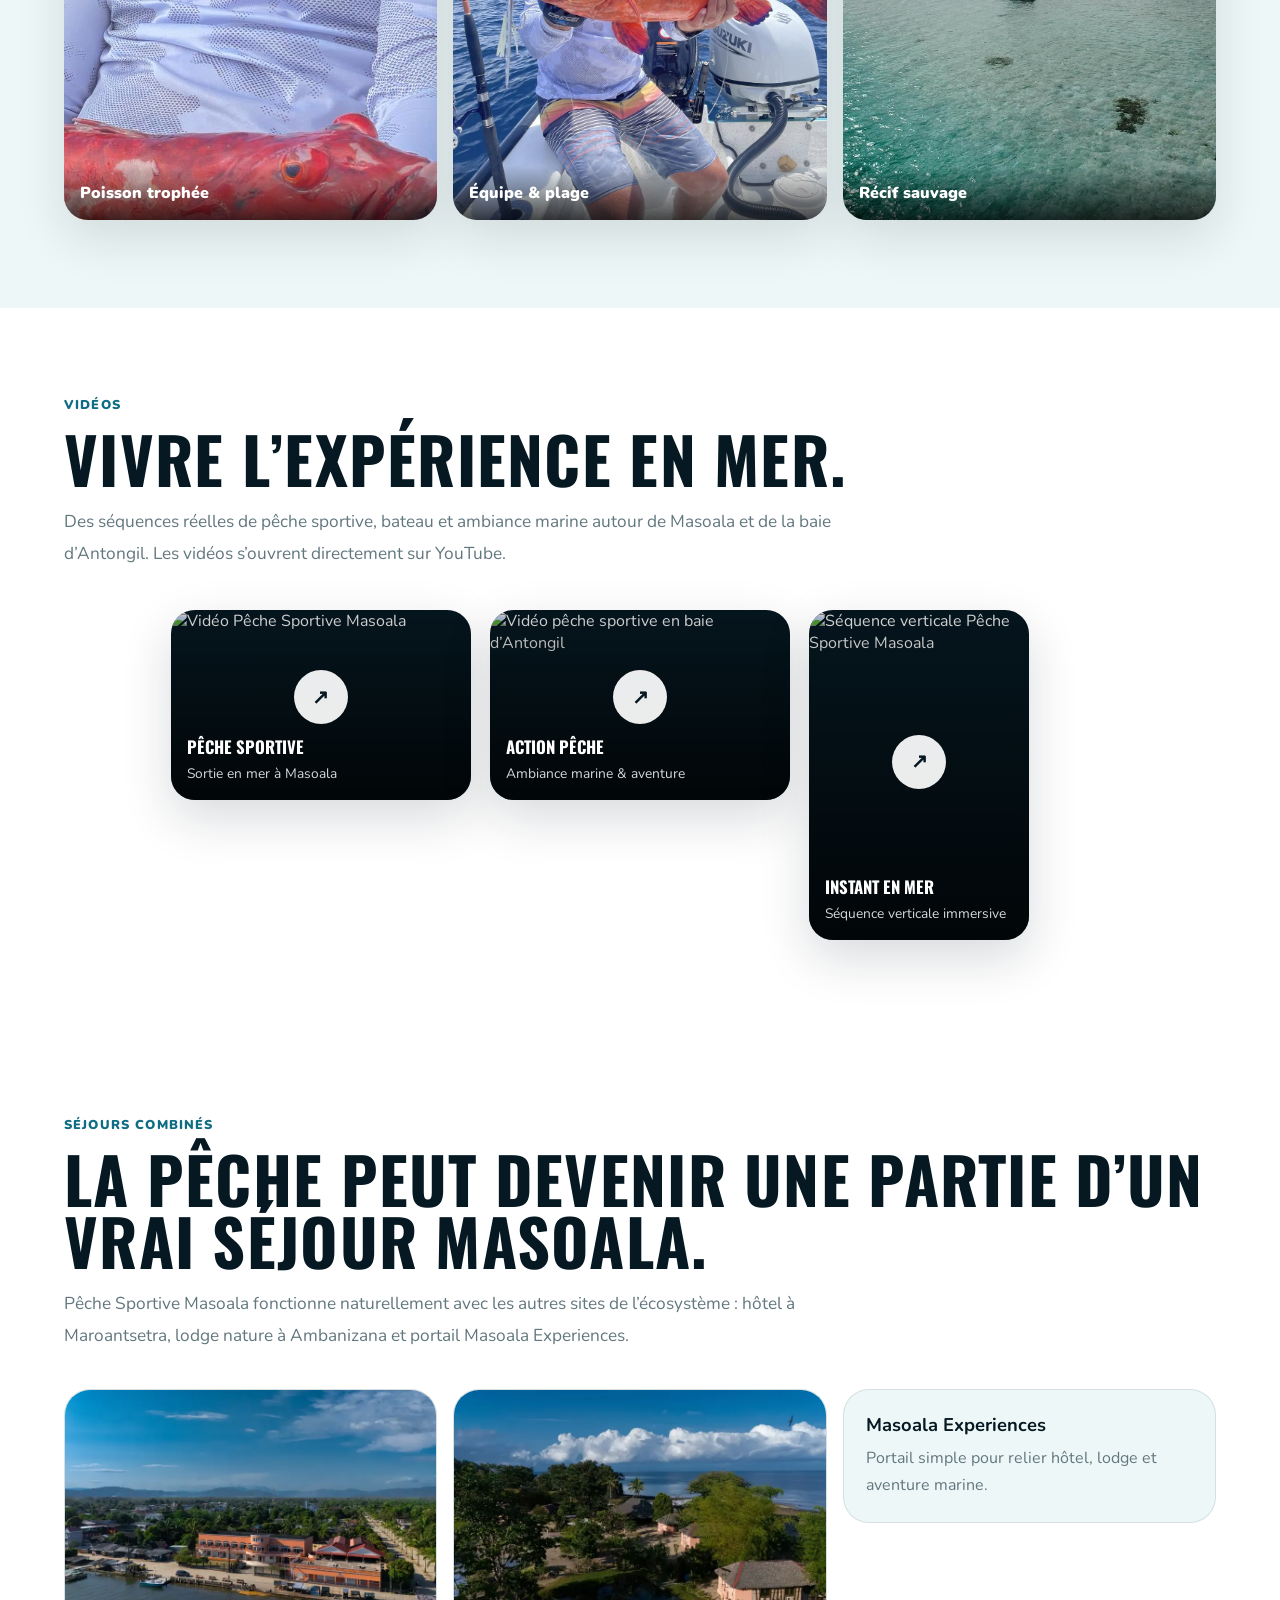
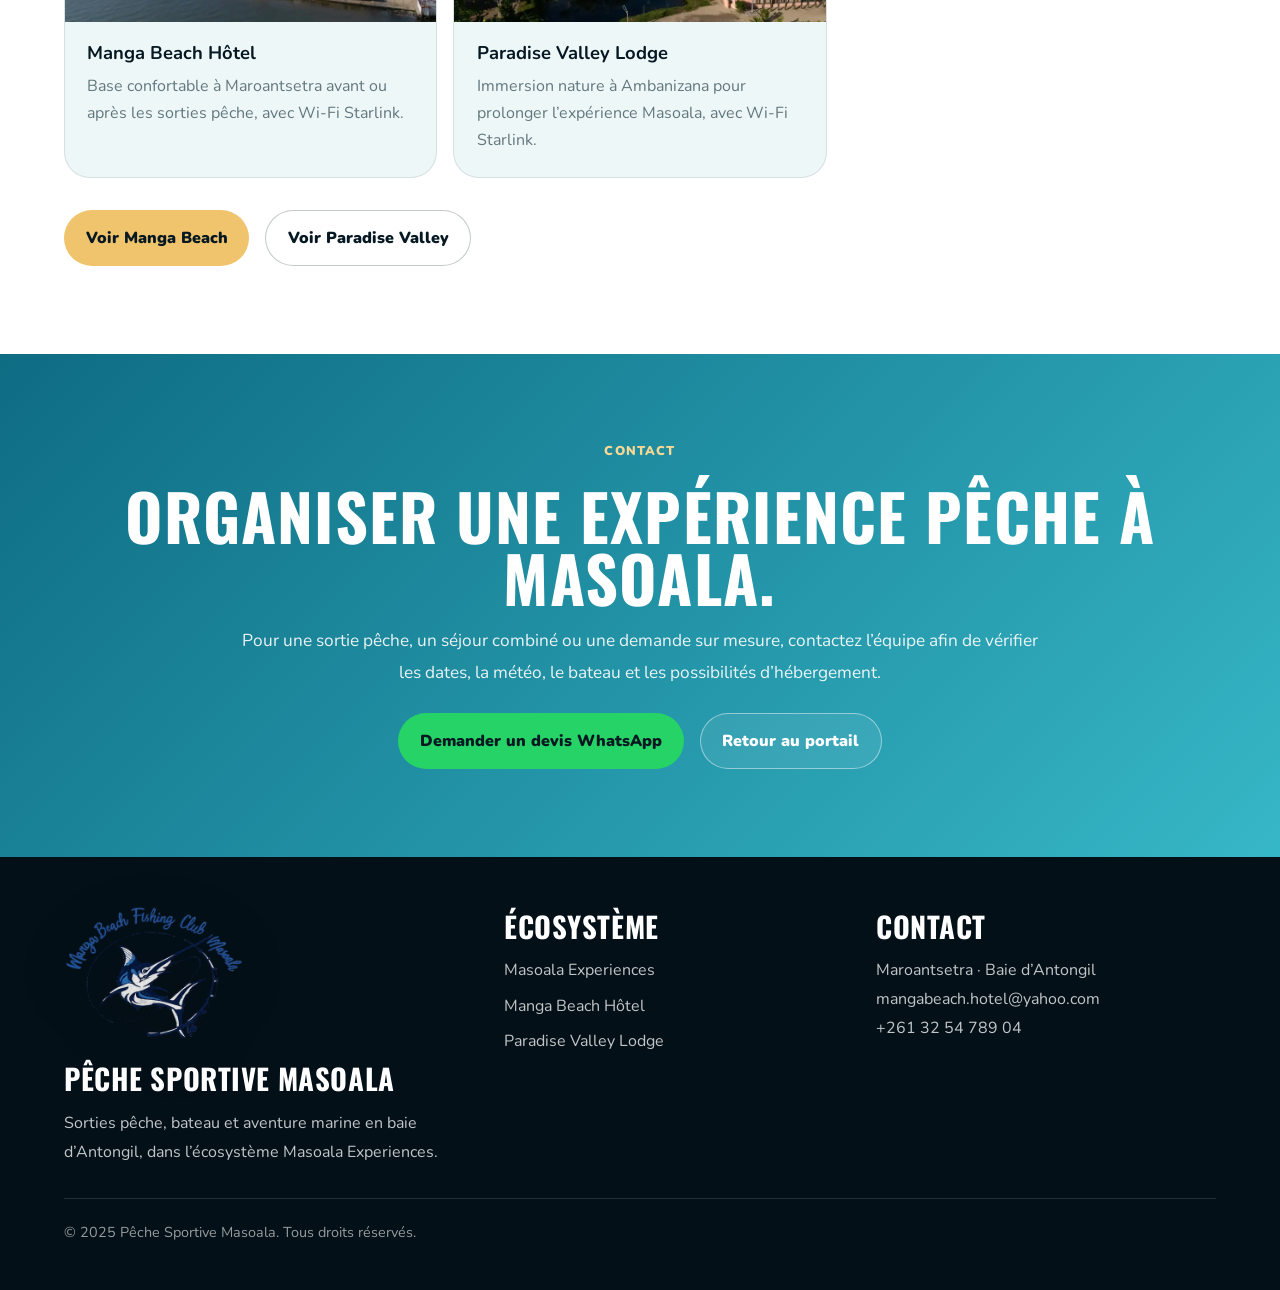
==== commit 37e8ab8c: "Add files via upload" ====
--- a/index.html
+++ b/index.html
@@ -28,7 +28,11 @@
   <link rel="icon" href="favicon.ico">
   <link rel="apple-touch-icon" href="assets/peche-sportive-icon-512.png">
 <script>try{if(sessionStorage.getItem("wz_splash"))document.documentElement.classList.add("wz-skip")}catch(e){}</script>
-<style>.wz-splash{display:none}</style>
+<style>.wz-splash{display:none}
+.combo-card{overflow:hidden}
+.combo-img{display:block;width:calc(100% + 2.8rem);max-width:none;height:auto;margin:-1.4rem -1.4rem 1.1rem;aspect-ratio:8/5;object-fit:cover}
+.combo-card:last-child{align-self:start}
+</style>
 <link rel="stylesheet" href="assets/welcome.css?v=1"/>
 </head> <body>
 <div class="wz-splash" aria-hidden="true">
@@ -42,7 +46,7 @@
 </div>
 <div class="wz-waves"><svg viewBox="0 0 1200 90" preserveAspectRatio="none"><path fill="#36b7c7" fill-opacity=".35" d="M0 45 Q150 15 300 45 T600 45 T900 45 T1200 45 V90 H0Z"/></svg><svg viewBox="0 0 1200 90" preserveAspectRatio="none"><path fill="#f0c36d" fill-opacity=".25" d="M0 55 Q150 85 300 55 T600 55 T900 55 T1200 55 V90 H0Z"/></svg></div>
 </div>
- <div class="ecosystem-nav" aria-label="Navigation écosystème Masoala"> <a href="https://masoala-experiences.com/">◉ Masoala Experiences</a> <a href="https://mangabeach-madagascar.mg/">🏨 Manga Beach</a> <a href="https://lodge-paradisevalley.com/">🌿 Paradise Valley</a> <a href="https://mangabeachfishing-masoala.com/" class="active">🎣 Pêche Sportive</a> </div> <nav> <a class="brand" href="index.html" aria-label="Pêche Sportive Masoala accueil"> <img class="peche-logo-nav" src="assets/peche-sportive-logo-small.webp" alt="Logo Pêche Sportive Masoala"><span>Pêche Sportive Masoala</span> </a> <div class="nav-links"> <a href="#experience">Expérience</a> <a href="#peche">Pêche</a> <a href="#bateau">Bateau</a> <a href="#sejours">Séjours combinés</a> </div> <a class="nav-cta" href="#contact">Organiser une sortie</a> </nav> <header class="hero"> <div class="hero-content"> <span class="kicker">Baie d’Antongil · Masoala · Aventure marine</span> <h1>Pêche Sportive <span>Masoala</span></h1> <p>Sorties pêche, bateau et aventure en mer pour découvrir la baie d’Antongil autrement. Une expérience premium pour les passionnés, les voyageurs curieux et les séjours sur mesure autour de Masoala.</p> <div class="actions"> <a class="btn whatsapp-cta" href="https://wa.me/262639698604?text=Bonjour%2C%20je%20souhaite%20avoir%20des%20informations%20et%20un%20devis%20pour%20une%20sortie%20P%C3%AAche%20Sportive%20Masoala." target="_blank" rel="noopener">Demander un devis WhatsApp</a> <a class="btn btn-secondary" href="#experience">Découvrir l’expérience</a> </div> </div> </header> <main> <section id="experience"> <div class="section-inner"> <p class="eyebrow">L’expérience</p> <h2>Une aventure marine entre puissance, nature et liberté.</h2> <p class="lead">Pêche Sportive Masoala s’adresse aux voyageurs qui veulent vivre la mer autrement : départs privés, paysages sauvages, sensations fortes et organisation possible avec les hébergements de l’écosystème Masoala Experiences.</p> <div class="split"> <div class="panel"> <p><strong>La baie d’Antongil</strong> offre un décor exceptionnel pour les sorties pêche : eau ouverte, récifs, côtes sauvages, lumières tropicales et proximité avec Masoala.</p> <p>Le site reste volontairement simple : il présente l’expérience, le bateau, les prises possibles et les séjours combinés avec Manga Beach Hôtel et Paradise Valley Lodge.</p> <div class="stats"> <div class="stat"><strong>Mer</strong><span>Baie d’Antongil</span></div> <div class="stat"><strong>Privé</strong><span>Sorties sur demande</span></div> <div class="stat"><strong>Premium</strong><span>Aventure organisée</span></div> </div> </div> <img src="assets/images/hero-boat.jpg" alt="Bateau de pêche sportive à Masoala"> </div> </div> </section> <section id="peche" style="background:#fff"> <div class="section-inner"> <p class="eyebrow">Types de pêche</p> <h2>Des sorties pensées pour l’action et le plaisir.</h2> <p class="lead">Les expériences peuvent être adaptées selon la météo, la saison, le niveau des participants et le programme du séjour.</p> <div class="cards"> <article class="card"><img src="assets/images/catch-tuna.jpg" alt="Thon pêché à Masoala" loading="lazy" decoding="async"><div class="card-content"><h3>Thons</h3><p>Sorties en mer pour chercher de belles sensations et une expérience sportive intense.</p></div></article> <article class="card"><img src="assets/images/catch-silver-trevally.jpg" alt="Carangue argentée" loading="lazy" decoding="async"><div class="card-content"><h3>Carangues</h3><p>Une pêche dynamique, idéale pour les passionnés de combats puissants.</p></div></article> <article class="card"><img src="assets/images/catch-red-trophy.jpg" alt="Poisson trophée rouge" loading="lazy" decoding="async"><div class="card-content"><h3>Poissons trophées</h3><p>Des prises marquantes dans un décor sauvage entre récifs et horizon marin.</p></div></article> <article class="card"><img src="assets/images/catch-double-grouper.jpg" alt="Mérous pêchés en baie d'Antongil" loading="lazy" decoding="async"><div class="card-content"><h3>Pêche récif</h3><p>Une approche plus accessible autour des zones côtières et récifs selon conditions.</p></div></article> </div> </div> </section> <section id="bateau" class="boat-section"> <div class="section-inner"> <p class="eyebrow">Le bateau</p> <h2>Une sortie en mer doit inspirer confiance.</h2> <p class="lead">Le bateau est au cœur de l’expérience : il permet d’organiser les sorties, d’explorer la baie et d’adapter les parcours selon le niveau, la météo et les objectifs de pêche.</p> <div class="boat-grid"> <img src="assets/images/boat-ilona.jpg" alt="Bateau Ilona pour pêche sportive" loading="lazy" decoding="async"> <div class="boat-list"> <div class="boat-item"><strong>Sorties privées</strong><span>Programme organisé sur demande selon vos dates et votre groupe.</span></div> <div class="boat-item"><strong>Baie d’Antongil</strong><span>Navigation dans l’un des espaces marins les plus impressionnants du nord-est de Madagascar.</span></div> <div class="boat-item"><strong>Sécurité & météo</strong><span>Les sorties dépendent toujours des conditions du moment pour garder une expérience confortable.</span></div> <div class="boat-item"><strong>Écosystème complet</strong><span>Possibilité de combiner avec hébergement à Manga Beach Hôtel ou Paradise Valley Lodge.</span></div> </div> </div> </div> </section> <section> <div class="section-inner"> <p class="eyebrow">Galerie</p> <h2>Mer, bateau et prises mémorables.</h2> <p class="lead">Quelques images pour montrer l’ambiance de l’expérience : bateau, lagons, pêche et aventure marine autour de Masoala.</p> <div class="gallery"> <a href="assets/images/aerial-lagoon-boat.jpg"><img src="assets/images/aerial-lagoon-boat.jpg" alt="Bateau sur lagon" loading="lazy" decoding="async"><span>Lagon & bateau</span></a> <a href="assets/images/aerial-sandbank.jpg"><img src="assets/images/aerial-sandbank.jpg" alt="Banc de sable" loading="lazy" decoding="async"><span>Banc de sable</span></a> <a href="assets/images/catch-open-mouth.jpg"><img src="assets/images/catch-open-mouth.jpg" alt="Prise de pêche sportive" loading="lazy" decoding="async"><span>Prise sportive</span></a> <a href="assets/images/catch-red-grouper-close.jpg"><img src="assets/images/catch-red-grouper-close.jpg" alt="Mérou rouge" loading="lazy" decoding="async"><span>Poisson trophée</span></a> <a href="assets/images/team-beach.jpg"><img src="assets/images/team-beach.jpg" alt="Équipe sur la plage" loading="lazy" decoding="async"><span>Équipe & plage</span></a> <a href="assets/images/aerial-wide-reef.jpg"><img src="assets/images/aerial-wide-reef.jpg" alt="Récif vu du ciel" loading="lazy" decoding="async"><span>Récif sauvage</span></a> </div> </div> </section> <section id="videos" class="video-section-clean"> <div class="section-inner"> <p class="eyebrow">Vidéos</p> <h2>Vivre l’expérience en mer.</h2> <p class="lead">Des séquences réelles de pêche sportive, bateau et ambiance marine autour de Masoala et de la baie d’Antongil. Les vidéos s’ouvrent directement sur YouTube.</p> <div class="video-grid-clean"> <a class="video-card-clean" href="https://youtu.be/xO0m_VlLsds" target="_blank" rel="noopener" aria-label="Voir la vidéo pêche sportive Masoala sur YouTube"> <img src="https://img.youtube.com/vi/xO0m_VlLsds/hqdefault.jpg" alt="Vidéo Pêche Sportive Masoala" loading="lazy" decoding="async"> <span class="play">↗</span> <span class="caption"><strong>Pêche Sportive</strong><span>Sortie en mer à Masoala</span></span> </a> <a class="video-card-clean" href="https://youtu.be/v1AvfbNLXkw" target="_blank" rel="noopener" aria-label="Voir la vidéo pêche sportive sur YouTube"> <img src="https://img.youtube.com/vi/v1AvfbNLXkw/hqdefault.jpg" alt="Vidéo pêche sportive en baie d’Antongil" loading="lazy" decoding="async"> <span class="play">↗</span> <span class="caption"><strong>Action pêche</strong><span>Ambiance marine & aventure</span></span> </a> <a class="video-card-clean vertical" href="https://youtube.com/shorts/WHjOj5uccRE" target="_blank" rel="noopener" aria-label="Voir la séquence verticale en mer sur YouTube"> <img src="https://img.youtube.com/vi/WHjOj5uccRE/hqdefault.jpg" alt="Séquence verticale Pêche Sportive Masoala" loading="lazy" decoding="async"> <span class="play">↗</span> <span class="caption"><strong>Instant en mer</strong><span>Séquence verticale immersive</span></span> </a> </div> </div> </section> <section id="sejours" class="combo"> <div class="section-inner"> <p class="eyebrow">Séjours combinés</p> <h2>La pêche peut devenir une partie d’un vrai séjour Masoala.</h2> <p class="lead">Pêche Sportive Masoala fonctionne naturellement avec les autres sites de l’écosystème : hôtel à Maroantsetra, lodge nature à Ambanizana et portail Masoala Experiences.</p> <div class="combo-grid"> <div class="combo-card"><strong>Manga Beach Hôtel</strong><p>Base confortable à Maroantsetra avant ou après les sorties pêche, avec Wi-Fi Starlink.</p></div> <div class="combo-card"><strong>Paradise Valley Lodge</strong><p>Immersion nature à Ambanizana pour prolonger l’expérience Masoala, avec Wi-Fi Starlink.</p></div> <div class="combo-card"><strong>Masoala Experiences</strong><p>Portail simple pour relier hôtel, lodge et aventure marine.</p></div> </div> <div class="actions" style="margin-top:2rem"> <a class="btn btn-primary" href="https://mangabeach-madagascar.mg/">Voir Manga Beach</a> <a class="btn btn-secondary" style="color:var(--deep);border-color:rgba(6,25,35,.24)" href="https://lodge-paradisevalley.com/">Voir Paradise Valley</a> </div> </div> </section> <section id="contact" class="final-cta"> <div class="section-inner"> <p class="eyebrow" style="color:#f8d894">Contact</p> <h2>Organiser une expérience pêche à Masoala.</h2> <p class="lead">Pour une sortie pêche, un séjour combiné ou une demande sur mesure, contactez l’équipe afin de vérifier les dates, la météo, le bateau et les possibilités d’hébergement.</p> <div class="actions" style="justify-content:center"> <a class="btn btn-primary whatsapp-cta" href="https://wa.me/262639698604?text=Bonjour%2C%20je%20souhaite%20avoir%20des%20informations%20et%20un%20devis%20pour%20une%20sortie%20P%C3%AAche%20Sportive%20Masoala." target="_blank" rel="noopener">Demander un devis WhatsApp</a> <a class="btn btn-secondary" href="https://masoala-experiences.com/">Retour au portail</a> </div> </div> </section> </main> <footer> <div class="footer-inner"> <div> <img class="peche-footer-logo" src="assets/peche-sportive-logo-small.webp" alt="Logo Pêche Sportive Masoala" loading="lazy" decoding="async">
+ <div class="ecosystem-nav" aria-label="Navigation écosystème Masoala"> <a href="https://masoala-experiences.com/">◉ Masoala Experiences</a> <a href="https://mangabeach-madagascar.mg/">🏨 Manga Beach</a> <a href="https://lodge-paradisevalley.com/">🌿 Paradise Valley</a> <a href="https://mangabeachfishing-masoala.com/" class="active">🎣 Pêche Sportive</a> </div> <nav> <a class="brand" href="index.html" aria-label="Pêche Sportive Masoala accueil"> <img class="peche-logo-nav" src="assets/peche-sportive-logo-small.webp" alt="Logo Pêche Sportive Masoala"><span>Pêche Sportive Masoala</span> </a> <div class="nav-links"> <a href="#experience">Expérience</a> <a href="#peche">Pêche</a> <a href="#bateau">Bateau</a> <a href="#sejours">Séjours combinés</a> </div> <a class="nav-cta" href="#contact">Organiser une sortie</a> </nav> <header class="hero"> <div class="hero-content"> <span class="kicker">Baie d’Antongil · Masoala · Aventure marine</span> <h1>Pêche Sportive <span>Masoala</span></h1> <p>Sorties pêche, bateau et aventure en mer pour découvrir la baie d’Antongil autrement. Une expérience premium pour les passionnés, les voyageurs curieux et les séjours sur mesure autour de Masoala.</p> <div class="actions"> <a class="btn whatsapp-cta" href="https://wa.me/262639698604?text=Bonjour%2C%20je%20souhaite%20avoir%20des%20informations%20et%20un%20devis%20pour%20une%20sortie%20P%C3%AAche%20Sportive%20Masoala." target="_blank" rel="noopener">Demander un devis WhatsApp</a> <a class="btn btn-secondary" href="#experience">Découvrir l’expérience</a> </div> </div> </header> <main> <section id="experience"> <div class="section-inner"> <p class="eyebrow">L’expérience</p> <h2>Une aventure marine entre puissance, nature et liberté.</h2> <p class="lead">Pêche Sportive Masoala s’adresse aux voyageurs qui veulent vivre la mer autrement : départs privés, paysages sauvages, sensations fortes et organisation possible avec les hébergements de l’écosystème Masoala Experiences.</p> <div class="split"> <div class="panel"> <p><strong>La baie d’Antongil</strong> offre un décor exceptionnel pour les sorties pêche : eau ouverte, récifs, côtes sauvages, lumières tropicales et proximité avec Masoala.</p> <p>Le site reste volontairement simple : il présente l’expérience, le bateau, les prises possibles et les séjours combinés avec Manga Beach Hôtel et Paradise Valley Lodge.</p> <div class="stats"> <div class="stat"><strong>Mer</strong><span>Baie d’Antongil</span></div> <div class="stat"><strong>Privé</strong><span>Sorties sur demande</span></div> <div class="stat"><strong>Premium</strong><span>Aventure organisée</span></div> </div> </div> <img src="assets/images/hero-boat.jpg" alt="Bateau de pêche sportive à Masoala"> </div> </div> </section> <section id="peche" style="background:#fff"> <div class="section-inner"> <p class="eyebrow">Types de pêche</p> <h2>Des sorties pensées pour l’action et le plaisir.</h2> <p class="lead">Les expériences peuvent être adaptées selon la météo, la saison, le niveau des participants et le programme du séjour.</p> <div class="cards"> <article class="card"><img src="assets/images/catch-tuna.jpg" alt="Thon pêché à Masoala" loading="lazy" decoding="async"><div class="card-content"><h3>Thons</h3><p>Sorties en mer pour chercher de belles sensations et une expérience sportive intense.</p></div></article> <article class="card"><img src="assets/images/catch-silver-trevally.jpg" alt="Carangue argentée" loading="lazy" decoding="async"><div class="card-content"><h3>Carangues</h3><p>Une pêche dynamique, idéale pour les passionnés de combats puissants.</p></div></article> <article class="card"><img src="assets/images/catch-red-trophy.jpg" alt="Poisson trophée rouge" loading="lazy" decoding="async"><div class="card-content"><h3>Poissons trophées</h3><p>Des prises marquantes dans un décor sauvage entre récifs et horizon marin.</p></div></article> <article class="card"><img src="assets/images/catch-double-grouper.jpg" alt="Mérous pêchés en baie d'Antongil" loading="lazy" decoding="async"><div class="card-content"><h3>Pêche récif</h3><p>Une approche plus accessible autour des zones côtières et récifs selon conditions.</p></div></article> </div> </div> </section> <section id="bateau" class="boat-section"> <div class="section-inner"> <p class="eyebrow">Le bateau</p> <h2>Une sortie en mer doit inspirer confiance.</h2> <p class="lead">Le bateau est au cœur de l’expérience : il permet d’organiser les sorties, d’explorer la baie et d’adapter les parcours selon le niveau, la météo et les objectifs de pêche.</p> <div class="boat-grid"> <img src="assets/images/boat-ilona.jpg" alt="Bateau Ilona pour pêche sportive" loading="lazy" decoding="async"> <div class="boat-list"> <div class="boat-item"><strong>Sorties privées</strong><span>Programme organisé sur demande selon vos dates et votre groupe.</span></div> <div class="boat-item"><strong>Baie d’Antongil</strong><span>Navigation dans l’un des espaces marins les plus impressionnants du nord-est de Madagascar.</span></div> <div class="boat-item"><strong>Sécurité & météo</strong><span>Les sorties dépendent toujours des conditions du moment pour garder une expérience confortable.</span></div> <div class="boat-item"><strong>Écosystème complet</strong><span>Possibilité de combiner avec hébergement à Manga Beach Hôtel ou Paradise Valley Lodge.</span></div> </div> </div> </div> </section> <section> <div class="section-inner"> <p class="eyebrow">Galerie</p> <h2>Mer, bateau et prises mémorables.</h2> <p class="lead">Quelques images pour montrer l’ambiance de l’expérience : bateau, lagons, pêche et aventure marine autour de Masoala.</p> <div class="gallery"> <a href="assets/images/aerial-lagoon-boat.jpg"><img src="assets/images/aerial-lagoon-boat.jpg" alt="Bateau sur lagon" loading="lazy" decoding="async"><span>Lagon & bateau</span></a> <a href="assets/images/aerial-sandbank.jpg"><img src="assets/images/aerial-sandbank.jpg" alt="Banc de sable" loading="lazy" decoding="async"><span>Banc de sable</span></a> <a href="assets/images/catch-open-mouth.jpg"><img src="assets/images/catch-open-mouth.jpg" alt="Prise de pêche sportive" loading="lazy" decoding="async"><span>Prise sportive</span></a> <a href="assets/images/catch-red-grouper-close.jpg"><img src="assets/images/catch-red-grouper-close.jpg" alt="Mérou rouge" loading="lazy" decoding="async"><span>Poisson trophée</span></a> <a href="assets/images/team-beach.jpg"><img src="assets/images/team-beach.jpg" alt="Équipe sur la plage" loading="lazy" decoding="async"><span>Équipe & plage</span></a> <a href="assets/images/aerial-wide-reef.jpg"><img src="assets/images/aerial-wide-reef.jpg" alt="Récif vu du ciel" loading="lazy" decoding="async"><span>Récif sauvage</span></a> </div> </div> </section> <section id="videos" class="video-section-clean"> <div class="section-inner"> <p class="eyebrow">Vidéos</p> <h2>Vivre l’expérience en mer.</h2> <p class="lead">Des séquences réelles de pêche sportive, bateau et ambiance marine autour de Masoala et de la baie d’Antongil. Les vidéos s’ouvrent directement sur YouTube.</p> <div class="video-grid-clean"> <a class="video-card-clean" href="https://youtu.be/xO0m_VlLsds" target="_blank" rel="noopener" aria-label="Voir la vidéo pêche sportive Masoala sur YouTube"> <img src="https://img.youtube.com/vi/xO0m_VlLsds/hqdefault.jpg" alt="Vidéo Pêche Sportive Masoala" loading="lazy" decoding="async"> <span class="play">↗</span> <span class="caption"><strong>Pêche Sportive</strong><span>Sortie en mer à Masoala</span></span> </a> <a class="video-card-clean" href="https://youtu.be/v1AvfbNLXkw" target="_blank" rel="noopener" aria-label="Voir la vidéo pêche sportive sur YouTube"> <img src="https://img.youtube.com/vi/v1AvfbNLXkw/hqdefault.jpg" alt="Vidéo pêche sportive en baie d’Antongil" loading="lazy" decoding="async"> <span class="play">↗</span> <span class="caption"><strong>Action pêche</strong><span>Ambiance marine & aventure</span></span> </a> <a class="video-card-clean vertical" href="https://youtube.com/shorts/WHjOj5uccRE" target="_blank" rel="noopener" aria-label="Voir la séquence verticale en mer sur YouTube"> <img src="https://img.youtube.com/vi/WHjOj5uccRE/hqdefault.jpg" alt="Séquence verticale Pêche Sportive Masoala" loading="lazy" decoding="async"> <span class="play">↗</span> <span class="caption"><strong>Instant en mer</strong><span>Séquence verticale immersive</span></span> </a> </div> </div> </section> <section id="sejours" class="combo"> <div class="section-inner"> <p class="eyebrow">Séjours combinés</p> <h2>La pêche peut devenir une partie d’un vrai séjour Masoala.</h2> <p class="lead">Pêche Sportive Masoala fonctionne naturellement avec les autres sites de l’écosystème : hôtel à Maroantsetra, lodge nature à Ambanizana et portail Masoala Experiences.</p> <div class="combo-grid"> <div class="combo-card"><img class="combo-img" src="assets/images/lien-manga-beach.webp" alt="Vue aérienne de Manga Beach Hôtel à Maroantsetra" width="800" height="500" loading="lazy" decoding="async"/><strong>Manga Beach Hôtel</strong><p>Base confortable à Maroantsetra avant ou après les sorties pêche, avec Wi-Fi Starlink.</p></div> <div class="combo-card"><img class="combo-img" src="assets/images/lien-paradise-valley.webp" alt="Vue aérienne de Paradise Valley Lodge à Ambanizana" width="800" height="500" loading="lazy" decoding="async"/><strong>Paradise Valley Lodge</strong><p>Immersion nature à Ambanizana pour prolonger l’expérience Masoala, avec Wi-Fi Starlink.</p></div> <div class="combo-card"><strong>Masoala Experiences</strong><p>Portail simple pour relier hôtel, lodge et aventure marine.</p></div> </div> <div class="actions" style="margin-top:2rem"> <a class="btn btn-primary" href="https://mangabeach-madagascar.mg/">Voir Manga Beach</a> <a class="btn btn-secondary" style="color:var(--deep);border-color:rgba(6,25,35,.24)" href="https://lodge-paradisevalley.com/">Voir Paradise Valley</a> </div> </div> </section> <section id="contact" class="final-cta"> <div class="section-inner"> <p class="eyebrow" style="color:#f8d894">Contact</p> <h2>Organiser une expérience pêche à Masoala.</h2> <p class="lead">Pour une sortie pêche, un séjour combiné ou une demande sur mesure, contactez l’équipe afin de vérifier les dates, la météo, le bateau et les possibilités d’hébergement.</p> <div class="actions" style="justify-content:center"> <a class="btn btn-primary whatsapp-cta" href="https://wa.me/262639698604?text=Bonjour%2C%20je%20souhaite%20avoir%20des%20informations%20et%20un%20devis%20pour%20une%20sortie%20P%C3%AAche%20Sportive%20Masoala." target="_blank" rel="noopener">Demander un devis WhatsApp</a> <a class="btn btn-secondary" href="https://masoala-experiences.com/">Retour au portail</a> </div> </div> </section> </main> <footer> <div class="footer-inner"> <div> <img class="peche-footer-logo" src="assets/peche-sportive-logo-small.webp" alt="Logo Pêche Sportive Masoala" loading="lazy" decoding="async">
         <h3>Pêche Sportive Masoala</h3> <p>Sorties pêche, bateau et aventure marine en baie d’Antongil, dans l’écosystème Masoala Experiences.</p> </div> <div> <h3>Écosystème</h3> <div class="footer-links"> <a href="https://masoala-experiences.com/">Masoala Experiences</a> <a href="https://mangabeach-madagascar.mg/">Manga Beach Hôtel</a> <a href="https://lodge-paradisevalley.com/">Paradise Valley Lodge</a> </div> </div> <div> <h3>Contact</h3> <p>Maroantsetra · Baie d’Antongil<br>mangabeach.hotel@yahoo.com<br>+261 32 54 789 04</p> </div> </div> <div class="copyright">© 2025 Pêche Sportive Masoala. Tous droits réservés.</div> </footer> <div class="lightbox" id="galleryLightbox" aria-hidden="true" role="dialog" aria-label="Galerie photo agrandie"> <button class="lightbox-btn lightbox-close" type="button" aria-label="Fermer">×</button> <button class="lightbox-btn lightbox-prev" type="button" aria-label="Photo précédente">‹</button> <div class="lightbox-content"> <img id="lightboxImage" src="" alt="" loading="lazy" decoding="async"> <div class="lightbox-caption" id="lightboxCaption"></div> </div> <button class="lightbox-btn lightbox-next" type="button" aria-label="Photo suivante">›</button> </div> <script>
 (function(){
 const items = Array.from(document.querySelectorAll('.gallery a'));
--- a/assets/welcome.css
+++ b/assets/welcome.css
@@ -65,3 +65,20 @@
 .wz-promo .wz-promo-close{width:auto;height:auto;min-width:0;background:none}
 .wz-splash .wz-skip-btn{width:auto;height:auto}
 .wz-logo{background:#fff;border-radius:22px;padding:10px;width:clamp(88px,20vw,120px);box-shadow:0 10px 30px rgba(0,0,0,.25)}
+
+/* correctif : croix de fermeture toujours cliquable (au-dessus du contenu, zone tactile 44px) */
+.wz-promo .wz-promo-close{position:absolute;top:0;right:0;z-index:5;width:44px;height:44px;min-width:44px;display:flex;align-items:center;justify-content:center;padding:0;margin:0;font-size:28px;line-height:1;color:var(--wz-gold-l);touch-action:manipulation;-webkit-tap-highlight-color:transparent;cursor:pointer}
+.wz-promo .wz-title{margin-right:40px}
+
+/* ---------- Bannière d'offres (remplace l'ancienne carte flottante) ---------- */
+.wz-banner{position:relative;z-index:9990;display:flex;align-items:center;min-height:40px;background:var(--wz-gold);color:var(--wz-navy);font-family:'Nunito',sans-serif;font-size:13px;line-height:1.25}
+.wz-b-slides{position:relative;flex:1;height:40px;margin:0 44px 0 12px}
+.wz-b-slide{position:absolute;inset:0;display:flex;align-items:center;justify-content:center;gap:.7rem;color:inherit;text-decoration:none;white-space:nowrap;overflow:hidden;opacity:0;visibility:hidden;transition:opacity .5s ease,visibility .5s}
+.wz-b-slide.is-on{opacity:1;visibility:visible}
+.wz-b-k{font-size:10px;letter-spacing:.2em;text-transform:uppercase;font-weight:700;opacity:.75}
+.wz-b-t{font-weight:700;overflow:hidden;text-overflow:ellipsis}
+.wz-b-c{font-weight:600;text-decoration:underline;text-underline-offset:3px}
+.wz-banner .wz-b-close{position:absolute;top:0;right:0;width:44px;height:100%;min-height:40px;display:flex;align-items:center;justify-content:center;padding:0;margin:0;background:none;border:0;color:inherit;font-size:26px;line-height:1;cursor:pointer;touch-action:manipulation;-webkit-tap-highlight-color:transparent}
+@media(max-width:640px){.wz-b-k{display:none}.wz-b-slide{gap:.5rem;font-size:12.5px;justify-content:flex-start}.wz-b-slides{margin-left:14px}}
+@media(max-width:640px){.wz-b-c{display:none}.wz-b-t{min-width:0}.wz-b-t::after{content:" →";font-weight:600}}
+@media(prefers-reduced-motion:reduce){.wz-b-slide{transition:none}}
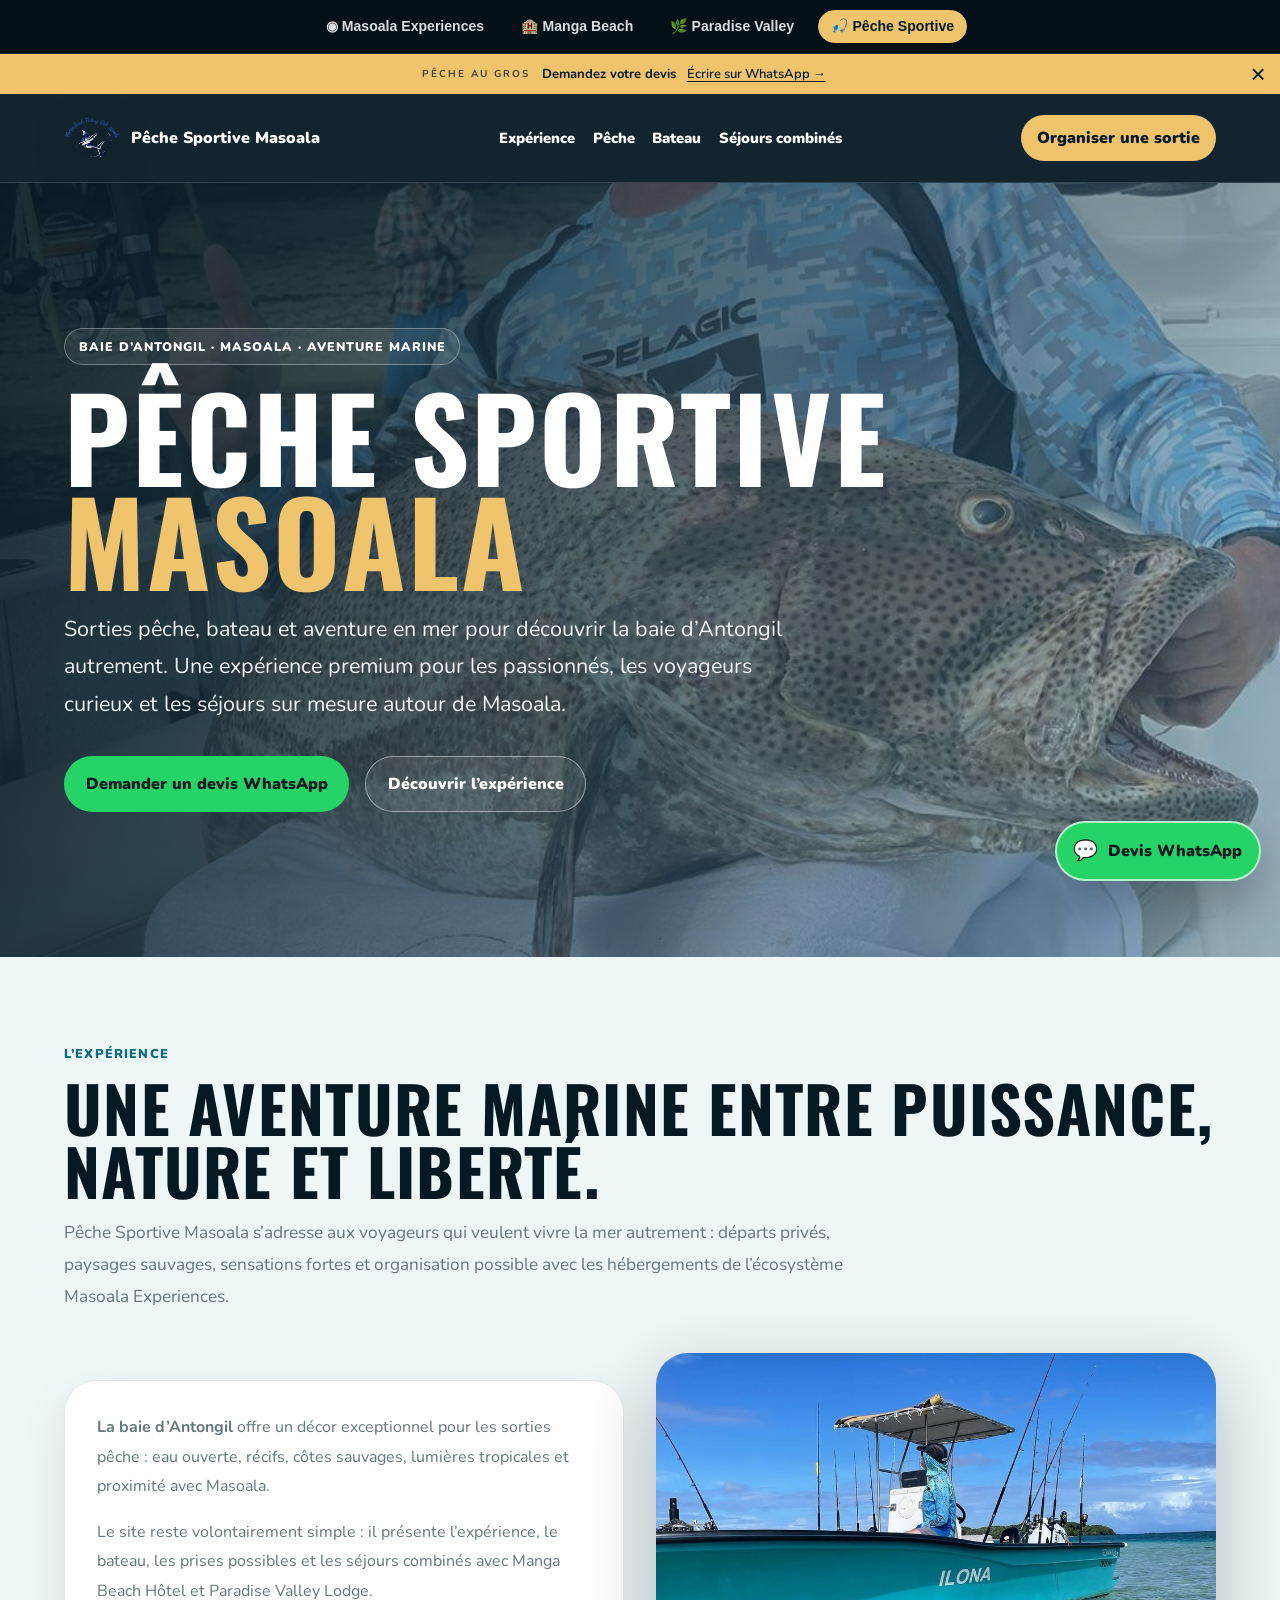
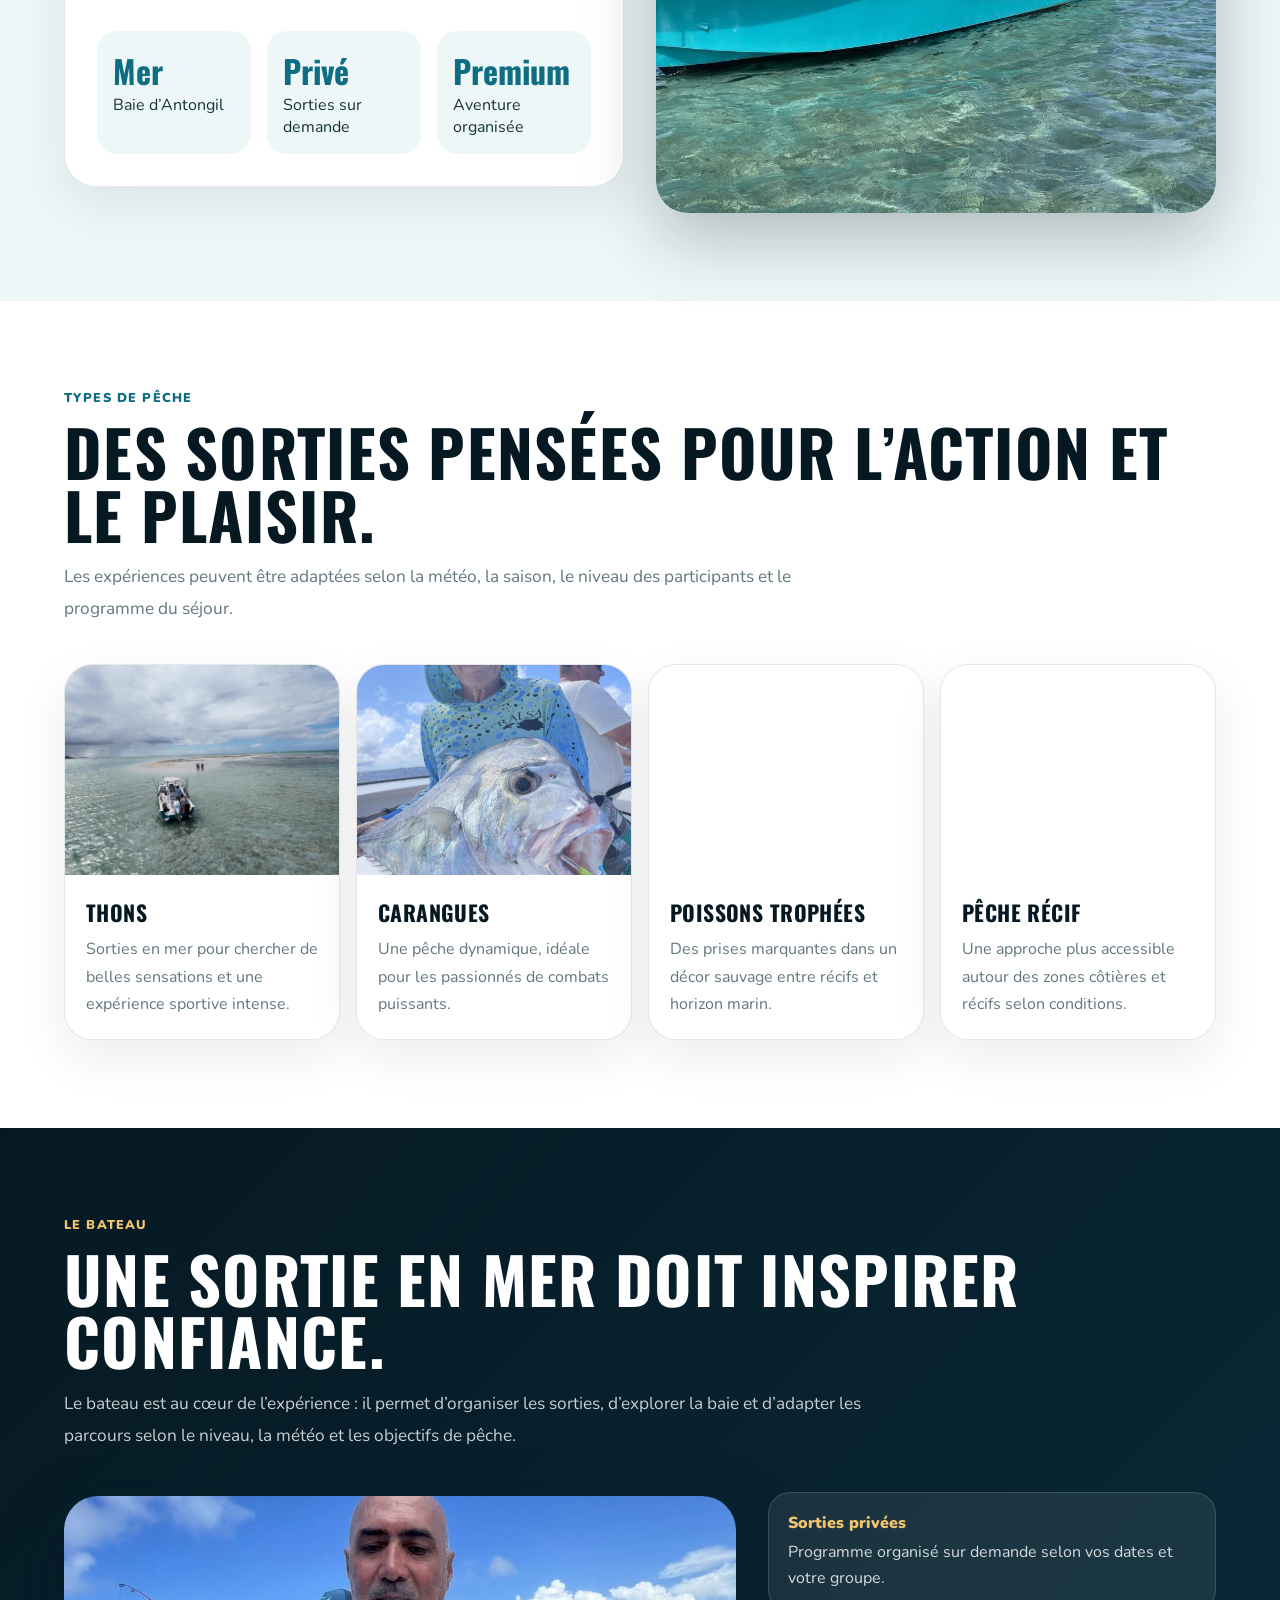
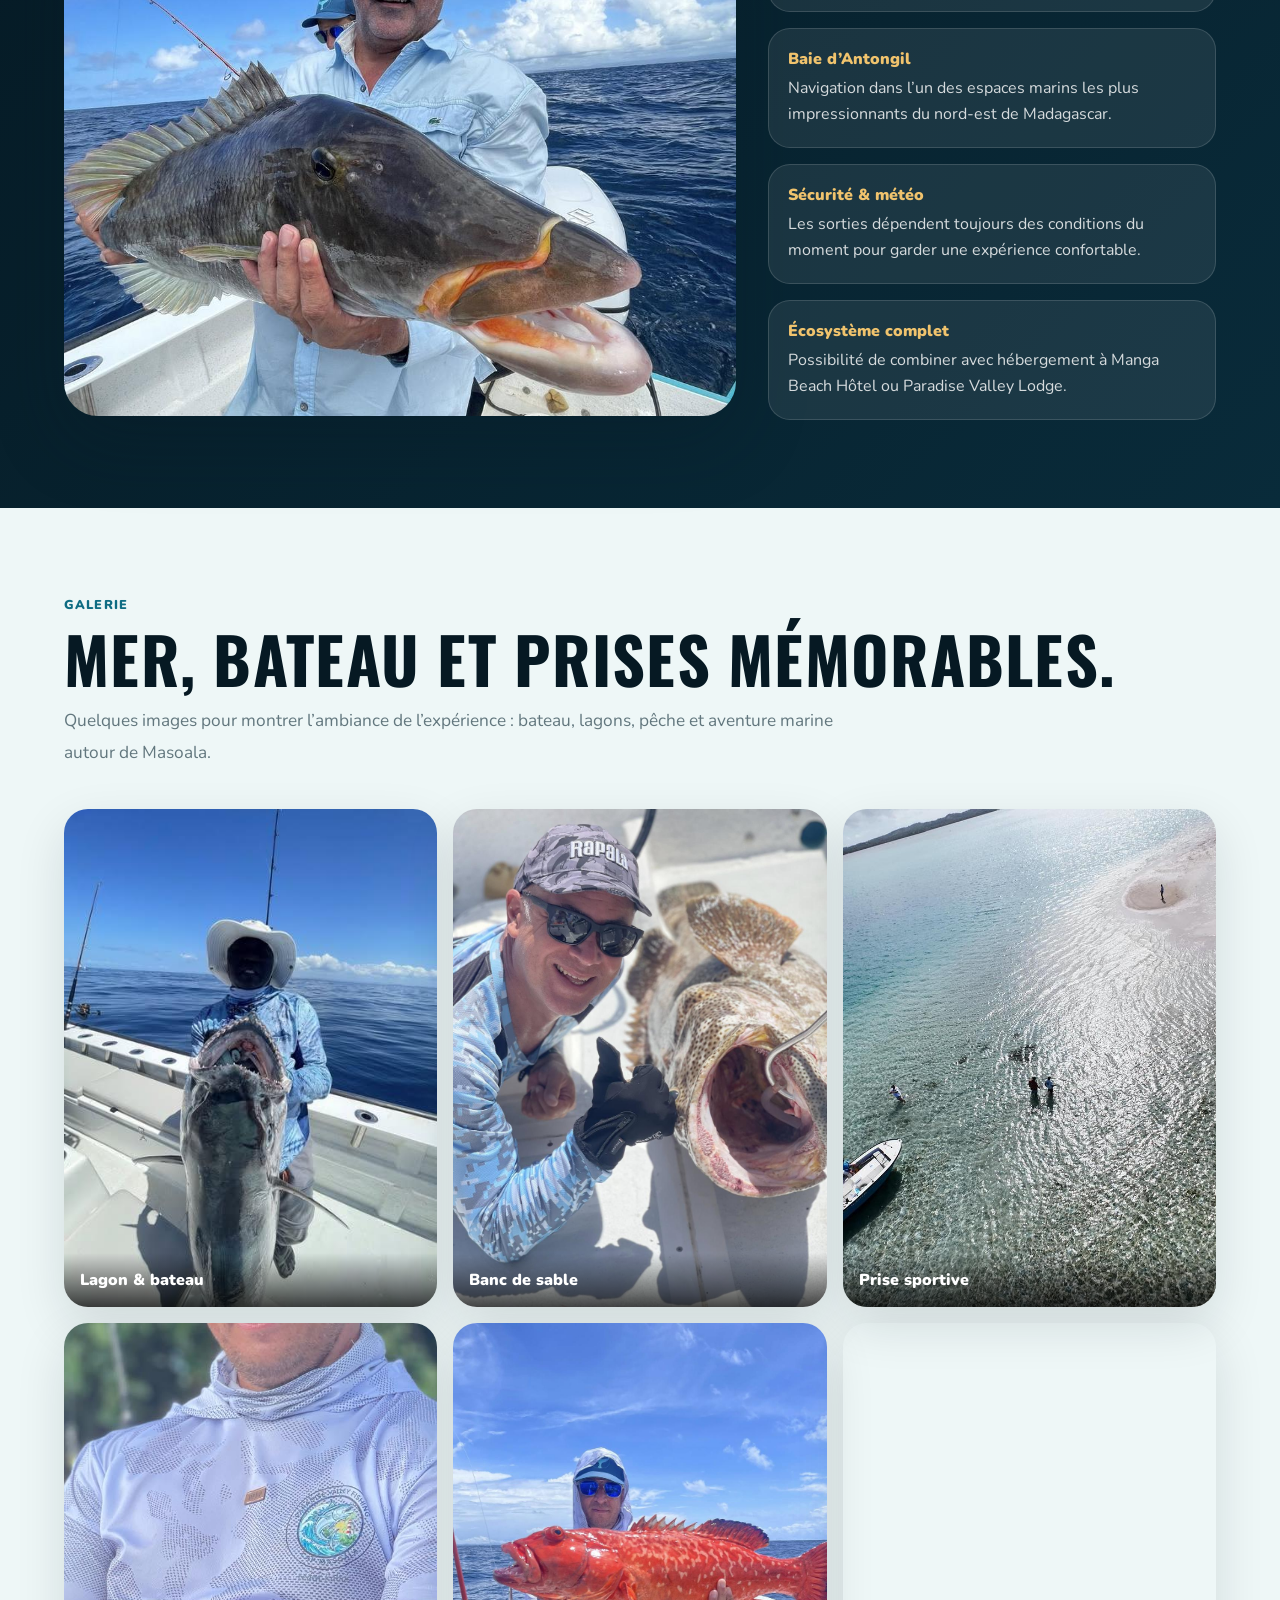
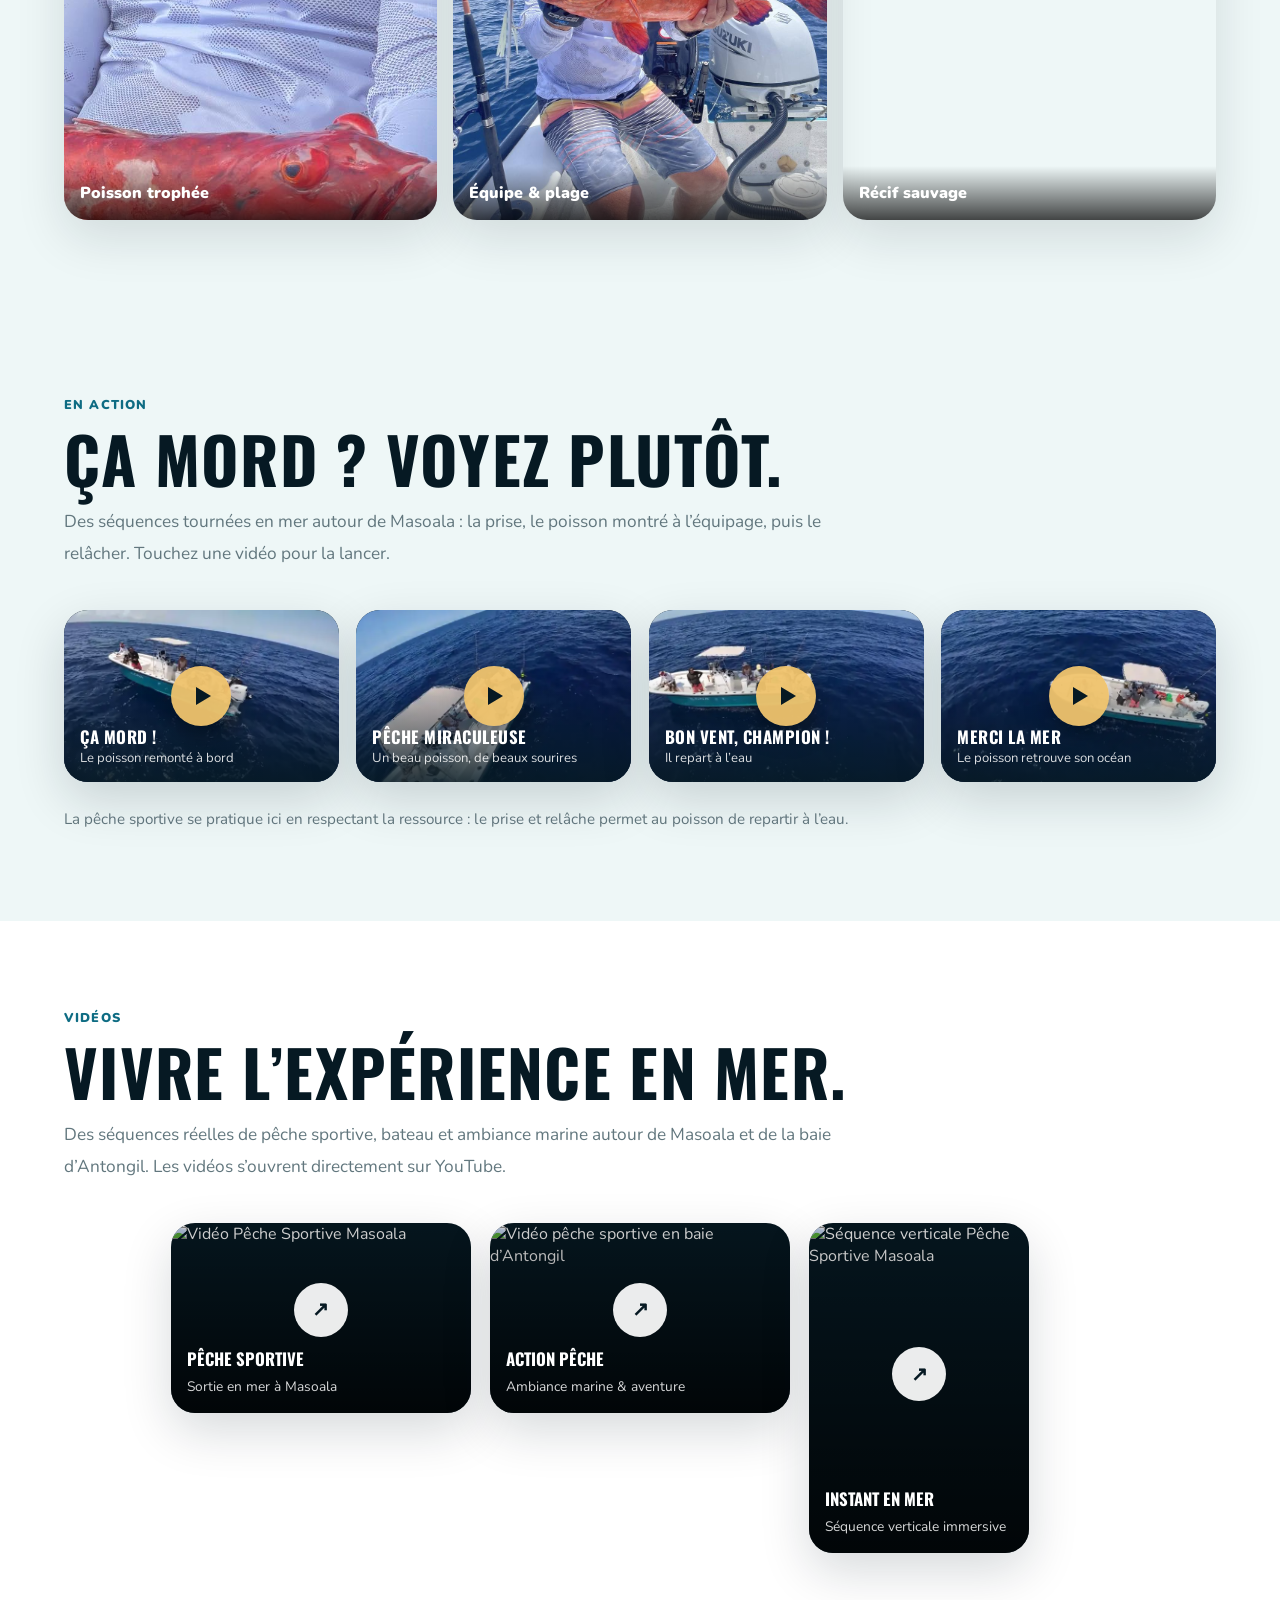
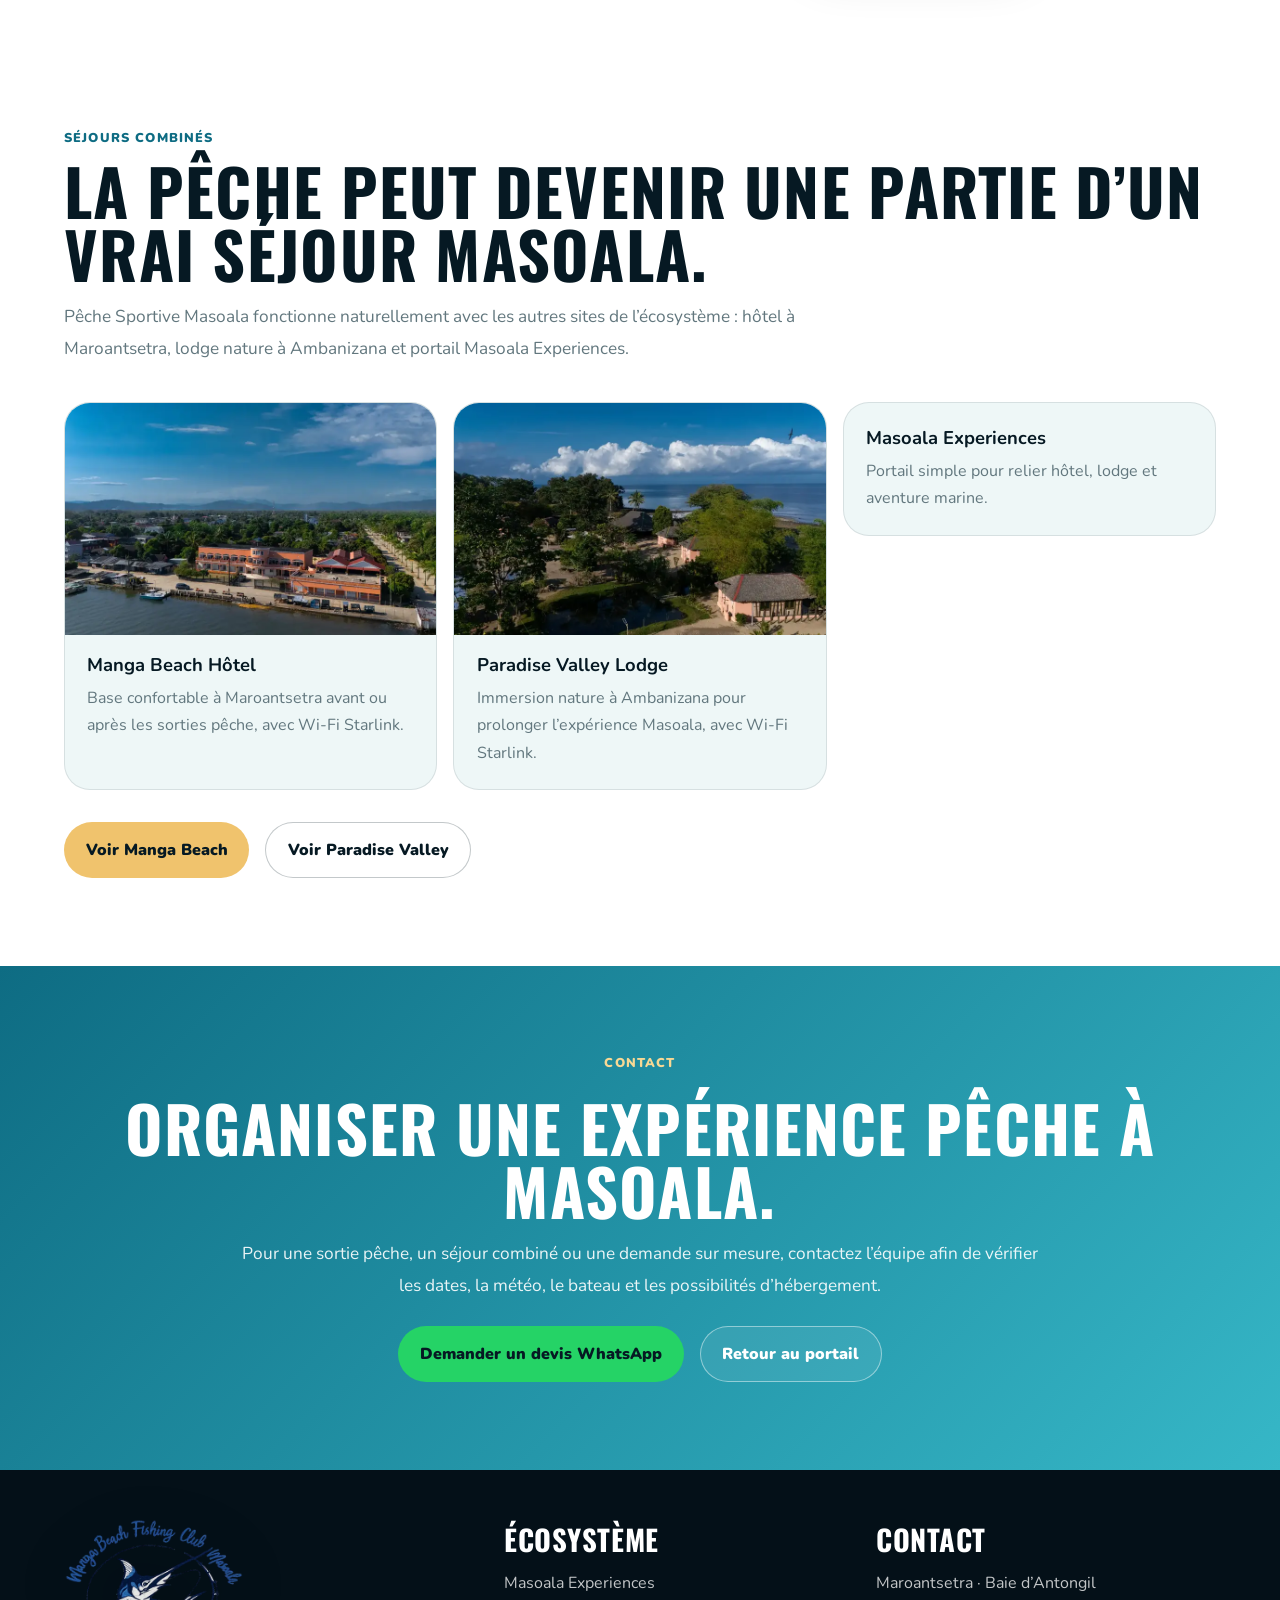
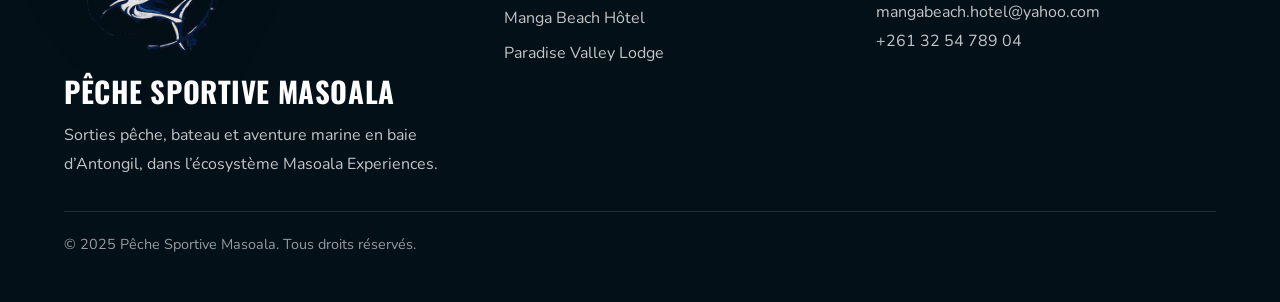
==== commit c36e17c5: "Add files via upload" ====
--- a/index.html
+++ b/index.html
@@ -32,6 +32,29 @@
 .combo-card{overflow:hidden}
 .combo-img{display:block;width:calc(100% + 2.8rem);max-width:none;height:auto;margin:-1.4rem -1.4rem 1.1rem;aspect-ratio:8/5;object-fit:cover}
 .combo-card:last-child{align-self:start}
+
+.action-section{background:#eef7f7}
+.action-grid{display:grid;grid-template-columns:repeat(4,1fr);gap:1.1rem;margin-top:2.5rem}
+.action-card{position:relative;display:block;width:100%;aspect-ratio:16/10;border:0;padding:0;border-radius:24px;overflow:hidden;cursor:pointer;background:#061923;box-shadow:0 18px 50px rgba(6,25,35,.16);color:#fff;text-align:left;font-family:inherit}
+.action-card img{width:100%;height:100%;object-fit:cover;display:block;transition:.35s}
+.action-card:hover img{transform:scale(1.05)}
+.action-card::after{content:'';position:absolute;inset:0;background:linear-gradient(180deg,rgba(6,25,35,0) 40%,rgba(6,25,35,.86))}
+.action-play{position:absolute;z-index:2;top:50%;left:50%;width:60px;height:60px;margin:-30px 0 0 -30px;border-radius:50%;background:rgba(240,195,109,.95);display:flex;align-items:center;justify-content:center;box-shadow:0 8px 24px rgba(0,0,0,.35);transition:transform .25s}
+.action-play::before{content:'';border-style:solid;border-width:9px 0 9px 15px;border-color:transparent transparent transparent var(--deep);margin-left:4px}
+.action-card:hover .action-play{transform:scale(1.1)}
+.action-cap{position:absolute;z-index:2;left:1rem;right:1rem;bottom:.9rem}
+.action-cap strong{display:block;font-family:'Oswald',sans-serif;text-transform:uppercase;letter-spacing:.03em;font-size:1.05rem}
+.action-cap span{font-size:.82rem;opacity:.85}
+.action-note{margin-top:1.6rem;color:var(--muted);font-size:.95rem;max-width:820px;line-height:1.7}
+.vmodal{position:fixed;inset:0;z-index:100000;background:rgba(3,12,18,.92);display:none;align-items:center;justify-content:center;padding:1rem}
+.vmodal.open{display:flex}
+.vmodal-box{position:relative;width:min(960px,100%)}
+.vmodal video{width:100%;max-height:82vh;border-radius:16px;background:#000;display:block}
+.vmodal-close{position:absolute;top:-46px;right:0;width:40px;height:40px;border-radius:50%;border:1px solid rgba(255,255,255,.4);background:rgba(255,255,255,.1);color:#fff;font-size:1.4rem;line-height:1;cursor:pointer}
+.vmodal-sound{position:absolute;z-index:3;top:12px;left:12px;border:0;border-radius:999px;padding:.6rem 1rem;background:rgba(6,25,35,.78);color:#fff;font-weight:800;font-size:.85rem;cursor:pointer;font-family:inherit}
+.vmodal-sound.on{background:var(--sand);color:var(--deep)}
+@media(max-width:900px){.action-grid{grid-template-columns:repeat(2,1fr)}}
+@media(max-width:520px){.action-grid{grid-template-columns:1fr}.vmodal-close{top:-44px}}
 </style>
 <link rel="stylesheet" href="assets/welcome.css?v=1"/>
 </head> <body>
@@ -46,7 +69,16 @@
 </div>
 <div class="wz-waves"><svg viewBox="0 0 1200 90" preserveAspectRatio="none"><path fill="#36b7c7" fill-opacity=".35" d="M0 45 Q150 15 300 45 T600 45 T900 45 T1200 45 V90 H0Z"/></svg><svg viewBox="0 0 1200 90" preserveAspectRatio="none"><path fill="#f0c36d" fill-opacity=".25" d="M0 55 Q150 85 300 55 T600 55 T900 55 T1200 55 V90 H0Z"/></svg></div>
 </div>
- <div class="ecosystem-nav" aria-label="Navigation écosystème Masoala"> <a href="https://masoala-experiences.com/">◉ Masoala Experiences</a> <a href="https://mangabeach-madagascar.mg/">🏨 Manga Beach</a> <a href="https://lodge-paradisevalley.com/">🌿 Paradise Valley</a> <a href="https://mangabeachfishing-masoala.com/" class="active">🎣 Pêche Sportive</a> </div> <nav> <a class="brand" href="index.html" aria-label="Pêche Sportive Masoala accueil"> <img class="peche-logo-nav" src="assets/peche-sportive-logo-small.webp" alt="Logo Pêche Sportive Masoala"><span>Pêche Sportive Masoala</span> </a> <div class="nav-links"> <a href="#experience">Expérience</a> <a href="#peche">Pêche</a> <a href="#bateau">Bateau</a> <a href="#sejours">Séjours combinés</a> </div> <a class="nav-cta" href="#contact">Organiser une sortie</a> </nav> <header class="hero"> <div class="hero-content"> <span class="kicker">Baie d’Antongil · Masoala · Aventure marine</span> <h1>Pêche Sportive <span>Masoala</span></h1> <p>Sorties pêche, bateau et aventure en mer pour découvrir la baie d’Antongil autrement. Une expérience premium pour les passionnés, les voyageurs curieux et les séjours sur mesure autour de Masoala.</p> <div class="actions"> <a class="btn whatsapp-cta" href="https://wa.me/262639698604?text=Bonjour%2C%20je%20souhaite%20avoir%20des%20informations%20et%20un%20devis%20pour%20une%20sortie%20P%C3%AAche%20Sportive%20Masoala." target="_blank" rel="noopener">Demander un devis WhatsApp</a> <a class="btn btn-secondary" href="#experience">Découvrir l’expérience</a> </div> </div> </header> <main> <section id="experience"> <div class="section-inner"> <p class="eyebrow">L’expérience</p> <h2>Une aventure marine entre puissance, nature et liberté.</h2> <p class="lead">Pêche Sportive Masoala s’adresse aux voyageurs qui veulent vivre la mer autrement : départs privés, paysages sauvages, sensations fortes et organisation possible avec les hébergements de l’écosystème Masoala Experiences.</p> <div class="split"> <div class="panel"> <p><strong>La baie d’Antongil</strong> offre un décor exceptionnel pour les sorties pêche : eau ouverte, récifs, côtes sauvages, lumières tropicales et proximité avec Masoala.</p> <p>Le site reste volontairement simple : il présente l’expérience, le bateau, les prises possibles et les séjours combinés avec Manga Beach Hôtel et Paradise Valley Lodge.</p> <div class="stats"> <div class="stat"><strong>Mer</strong><span>Baie d’Antongil</span></div> <div class="stat"><strong>Privé</strong><span>Sorties sur demande</span></div> <div class="stat"><strong>Premium</strong><span>Aventure organisée</span></div> </div> </div> <img src="assets/images/hero-boat.jpg" alt="Bateau de pêche sportive à Masoala"> </div> </div> </section> <section id="peche" style="background:#fff"> <div class="section-inner"> <p class="eyebrow">Types de pêche</p> <h2>Des sorties pensées pour l’action et le plaisir.</h2> <p class="lead">Les expériences peuvent être adaptées selon la météo, la saison, le niveau des participants et le programme du séjour.</p> <div class="cards"> <article class="card"><img src="assets/images/catch-tuna.jpg" alt="Thon pêché à Masoala" loading="lazy" decoding="async"><div class="card-content"><h3>Thons</h3><p>Sorties en mer pour chercher de belles sensations et une expérience sportive intense.</p></div></article> <article class="card"><img src="assets/images/catch-silver-trevally.jpg" alt="Carangue argentée" loading="lazy" decoding="async"><div class="card-content"><h3>Carangues</h3><p>Une pêche dynamique, idéale pour les passionnés de combats puissants.</p></div></article> <article class="card"><img src="assets/images/catch-red-trophy.jpg" alt="Poisson trophée rouge" loading="lazy" decoding="async"><div class="card-content"><h3>Poissons trophées</h3><p>Des prises marquantes dans un décor sauvage entre récifs et horizon marin.</p></div></article> <article class="card"><img src="assets/images/catch-double-grouper.jpg" alt="Mérous pêchés en baie d'Antongil" loading="lazy" decoding="async"><div class="card-content"><h3>Pêche récif</h3><p>Une approche plus accessible autour des zones côtières et récifs selon conditions.</p></div></article> </div> </div> </section> <section id="bateau" class="boat-section"> <div class="section-inner"> <p class="eyebrow">Le bateau</p> <h2>Une sortie en mer doit inspirer confiance.</h2> <p class="lead">Le bateau est au cœur de l’expérience : il permet d’organiser les sorties, d’explorer la baie et d’adapter les parcours selon le niveau, la météo et les objectifs de pêche.</p> <div class="boat-grid"> <img src="assets/images/boat-ilona.jpg" alt="Bateau Ilona pour pêche sportive" loading="lazy" decoding="async"> <div class="boat-list"> <div class="boat-item"><strong>Sorties privées</strong><span>Programme organisé sur demande selon vos dates et votre groupe.</span></div> <div class="boat-item"><strong>Baie d’Antongil</strong><span>Navigation dans l’un des espaces marins les plus impressionnants du nord-est de Madagascar.</span></div> <div class="boat-item"><strong>Sécurité & météo</strong><span>Les sorties dépendent toujours des conditions du moment pour garder une expérience confortable.</span></div> <div class="boat-item"><strong>Écosystème complet</strong><span>Possibilité de combiner avec hébergement à Manga Beach Hôtel ou Paradise Valley Lodge.</span></div> </div> </div> </div> </section> <section> <div class="section-inner"> <p class="eyebrow">Galerie</p> <h2>Mer, bateau et prises mémorables.</h2> <p class="lead">Quelques images pour montrer l’ambiance de l’expérience : bateau, lagons, pêche et aventure marine autour de Masoala.</p> <div class="gallery"> <a href="assets/images/aerial-lagoon-boat.jpg"><img src="assets/images/aerial-lagoon-boat.jpg" alt="Bateau sur lagon" loading="lazy" decoding="async"><span>Lagon & bateau</span></a> <a href="assets/images/aerial-sandbank.jpg"><img src="assets/images/aerial-sandbank.jpg" alt="Banc de sable" loading="lazy" decoding="async"><span>Banc de sable</span></a> <a href="assets/images/catch-open-mouth.jpg"><img src="assets/images/catch-open-mouth.jpg" alt="Prise de pêche sportive" loading="lazy" decoding="async"><span>Prise sportive</span></a> <a href="assets/images/catch-red-grouper-close.jpg"><img src="assets/images/catch-red-grouper-close.jpg" alt="Mérou rouge" loading="lazy" decoding="async"><span>Poisson trophée</span></a> <a href="assets/images/team-beach.jpg"><img src="assets/images/team-beach.jpg" alt="Équipe sur la plage" loading="lazy" decoding="async"><span>Équipe & plage</span></a> <a href="assets/images/aerial-wide-reef.jpg"><img src="assets/images/aerial-wide-reef.jpg" alt="Récif vu du ciel" loading="lazy" decoding="async"><span>Récif sauvage</span></a> </div> </div> </section> <section id="videos" class="video-section-clean"> <div class="section-inner"> <p class="eyebrow">Vidéos</p> <h2>Vivre l’expérience en mer.</h2> <p class="lead">Des séquences réelles de pêche sportive, bateau et ambiance marine autour de Masoala et de la baie d’Antongil. Les vidéos s’ouvrent directement sur YouTube.</p> <div class="video-grid-clean"> <a class="video-card-clean" href="https://youtu.be/xO0m_VlLsds" target="_blank" rel="noopener" aria-label="Voir la vidéo pêche sportive Masoala sur YouTube"> <img src="https://img.youtube.com/vi/xO0m_VlLsds/hqdefault.jpg" alt="Vidéo Pêche Sportive Masoala" loading="lazy" decoding="async"> <span class="play">↗</span> <span class="caption"><strong>Pêche Sportive</strong><span>Sortie en mer à Masoala</span></span> </a> <a class="video-card-clean" href="https://youtu.be/v1AvfbNLXkw" target="_blank" rel="noopener" aria-label="Voir la vidéo pêche sportive sur YouTube"> <img src="https://img.youtube.com/vi/v1AvfbNLXkw/hqdefault.jpg" alt="Vidéo pêche sportive en baie d’Antongil" loading="lazy" decoding="async"> <span class="play">↗</span> <span class="caption"><strong>Action pêche</strong><span>Ambiance marine & aventure</span></span> </a> <a class="video-card-clean vertical" href="https://youtube.com/shorts/WHjOj5uccRE" target="_blank" rel="noopener" aria-label="Voir la séquence verticale en mer sur YouTube"> <img src="https://img.youtube.com/vi/WHjOj5uccRE/hqdefault.jpg" alt="Séquence verticale Pêche Sportive Masoala" loading="lazy" decoding="async"> <span class="play">↗</span> <span class="caption"><strong>Instant en mer</strong><span>Séquence verticale immersive</span></span> </a> </div> </div> </section> <section id="sejours" class="combo"> <div class="section-inner"> <p class="eyebrow">Séjours combinés</p> <h2>La pêche peut devenir une partie d’un vrai séjour Masoala.</h2> <p class="lead">Pêche Sportive Masoala fonctionne naturellement avec les autres sites de l’écosystème : hôtel à Maroantsetra, lodge nature à Ambanizana et portail Masoala Experiences.</p> <div class="combo-grid"> <div class="combo-card"><img class="combo-img" src="assets/images/lien-manga-beach.webp" alt="Vue aérienne de Manga Beach Hôtel à Maroantsetra" width="800" height="500" loading="lazy" decoding="async"/><strong>Manga Beach Hôtel</strong><p>Base confortable à Maroantsetra avant ou après les sorties pêche, avec Wi-Fi Starlink.</p></div> <div class="combo-card"><img class="combo-img" src="assets/images/lien-paradise-valley.webp" alt="Vue aérienne de Paradise Valley Lodge à Ambanizana" width="800" height="500" loading="lazy" decoding="async"/><strong>Paradise Valley Lodge</strong><p>Immersion nature à Ambanizana pour prolonger l’expérience Masoala, avec Wi-Fi Starlink.</p></div> <div class="combo-card"><strong>Masoala Experiences</strong><p>Portail simple pour relier hôtel, lodge et aventure marine.</p></div> </div> <div class="actions" style="margin-top:2rem"> <a class="btn btn-primary" href="https://mangabeach-madagascar.mg/">Voir Manga Beach</a> <a class="btn btn-secondary" style="color:var(--deep);border-color:rgba(6,25,35,.24)" href="https://lodge-paradisevalley.com/">Voir Paradise Valley</a> </div> </div> </section> <section id="contact" class="final-cta"> <div class="section-inner"> <p class="eyebrow" style="color:#f8d894">Contact</p> <h2>Organiser une expérience pêche à Masoala.</h2> <p class="lead">Pour une sortie pêche, un séjour combiné ou une demande sur mesure, contactez l’équipe afin de vérifier les dates, la météo, le bateau et les possibilités d’hébergement.</p> <div class="actions" style="justify-content:center"> <a class="btn btn-primary whatsapp-cta" href="https://wa.me/262639698604?text=Bonjour%2C%20je%20souhaite%20avoir%20des%20informations%20et%20un%20devis%20pour%20une%20sortie%20P%C3%AAche%20Sportive%20Masoala." target="_blank" rel="noopener">Demander un devis WhatsApp</a> <a class="btn btn-secondary" href="https://masoala-experiences.com/">Retour au portail</a> </div> </div> </section> </main> <footer> <div class="footer-inner"> <div> <img class="peche-footer-logo" src="assets/peche-sportive-logo-small.webp" alt="Logo Pêche Sportive Masoala" loading="lazy" decoding="async">
+ <div class="ecosystem-nav" aria-label="Navigation écosystème Masoala"> <a href="https://masoala-experiences.com/">◉ Masoala Experiences</a> <a href="https://mangabeach-madagascar.mg/">🏨 Manga Beach</a> <a href="https://lodge-paradisevalley.com/">🌿 Paradise Valley</a> <a href="https://mangabeachfishing-masoala.com/" class="active">🎣 Pêche Sportive</a> </div> <nav> <a class="brand" href="index.html" aria-label="Pêche Sportive Masoala accueil"> <img class="peche-logo-nav" src="assets/peche-sportive-logo-small.webp" alt="Logo Pêche Sportive Masoala"><span>Pêche Sportive Masoala</span> </a> <div class="nav-links"> <a href="#experience">Expérience</a> <a href="#peche">Pêche</a> <a href="#bateau">Bateau</a> <a href="#sejours">Séjours combinés</a> </div> <a class="nav-cta" href="#contact">Organiser une sortie</a> </nav> <header class="hero"> <div class="hero-content"> <span class="kicker">Baie d’Antongil · Masoala · Aventure marine</span> <h1>Pêche Sportive <span>Masoala</span></h1> <p>Sorties pêche, bateau et aventure en mer pour découvrir la baie d’Antongil autrement. Une expérience premium pour les passionnés, les voyageurs curieux et les séjours sur mesure autour de Masoala.</p> <div class="actions"> <a class="btn whatsapp-cta" href="https://wa.me/262639698604?text=Bonjour%2C%20je%20souhaite%20avoir%20des%20informations%20et%20un%20devis%20pour%20une%20sortie%20P%C3%AAche%20Sportive%20Masoala." target="_blank" rel="noopener">Demander un devis WhatsApp</a> <a class="btn btn-secondary" href="#experience">Découvrir l’expérience</a> </div> </div> </header> <main> <section id="experience"> <div class="section-inner"> <p class="eyebrow">L’expérience</p> <h2>Une aventure marine entre puissance, nature et liberté.</h2> <p class="lead">Pêche Sportive Masoala s’adresse aux voyageurs qui veulent vivre la mer autrement : départs privés, paysages sauvages, sensations fortes et organisation possible avec les hébergements de l’écosystème Masoala Experiences.</p> <div class="split"> <div class="panel"> <p><strong>La baie d’Antongil</strong> offre un décor exceptionnel pour les sorties pêche : eau ouverte, récifs, côtes sauvages, lumières tropicales et proximité avec Masoala.</p> <p>Le site reste volontairement simple : il présente l’expérience, le bateau, les prises possibles et les séjours combinés avec Manga Beach Hôtel et Paradise Valley Lodge.</p> <div class="stats"> <div class="stat"><strong>Mer</strong><span>Baie d’Antongil</span></div> <div class="stat"><strong>Privé</strong><span>Sorties sur demande</span></div> <div class="stat"><strong>Premium</strong><span>Aventure organisée</span></div> </div> </div> <img src="assets/images/hero-boat.jpg" alt="Bateau de pêche sportive à Masoala"> </div> </div> </section> <section id="peche" style="background:#fff"> <div class="section-inner"> <p class="eyebrow">Types de pêche</p> <h2>Des sorties pensées pour l’action et le plaisir.</h2> <p class="lead">Les expériences peuvent être adaptées selon la météo, la saison, le niveau des participants et le programme du séjour.</p> <div class="cards"> <article class="card"><img src="assets/images/catch-tuna.jpg" alt="Thon pêché à Masoala" loading="lazy" decoding="async"><div class="card-content"><h3>Thons</h3><p>Sorties en mer pour chercher de belles sensations et une expérience sportive intense.</p></div></article> <article class="card"><img src="assets/images/catch-silver-trevally.jpg" alt="Carangue argentée" loading="lazy" decoding="async"><div class="card-content"><h3>Carangues</h3><p>Une pêche dynamique, idéale pour les passionnés de combats puissants.</p></div></article> <article class="card"><img src="assets/images/catch-red-trophy.jpg" alt="Poisson trophée rouge" loading="lazy" decoding="async"><div class="card-content"><h3>Poissons trophées</h3><p>Des prises marquantes dans un décor sauvage entre récifs et horizon marin.</p></div></article> <article class="card"><img src="assets/images/catch-double-grouper.jpg" alt="Mérous pêchés en baie d'Antongil" loading="lazy" decoding="async"><div class="card-content"><h3>Pêche récif</h3><p>Une approche plus accessible autour des zones côtières et récifs selon conditions.</p></div></article> </div> </div> </section> <section id="bateau" class="boat-section"> <div class="section-inner"> <p class="eyebrow">Le bateau</p> <h2>Une sortie en mer doit inspirer confiance.</h2> <p class="lead">Le bateau est au cœur de l’expérience : il permet d’organiser les sorties, d’explorer la baie et d’adapter les parcours selon le niveau, la météo et les objectifs de pêche.</p> <div class="boat-grid"> <img src="assets/images/boat-ilona.jpg" alt="Bateau Ilona pour pêche sportive" loading="lazy" decoding="async"> <div class="boat-list"> <div class="boat-item"><strong>Sorties privées</strong><span>Programme organisé sur demande selon vos dates et votre groupe.</span></div> <div class="boat-item"><strong>Baie d’Antongil</strong><span>Navigation dans l’un des espaces marins les plus impressionnants du nord-est de Madagascar.</span></div> <div class="boat-item"><strong>Sécurité & météo</strong><span>Les sorties dépendent toujours des conditions du moment pour garder une expérience confortable.</span></div> <div class="boat-item"><strong>Écosystème complet</strong><span>Possibilité de combiner avec hébergement à Manga Beach Hôtel ou Paradise Valley Lodge.</span></div> </div> </div> </div> </section> <section> <div class="section-inner"> <p class="eyebrow">Galerie</p> <h2>Mer, bateau et prises mémorables.</h2> <p class="lead">Quelques images pour montrer l’ambiance de l’expérience : bateau, lagons, pêche et aventure marine autour de Masoala.</p> <div class="gallery"> <a href="assets/images/aerial-lagoon-boat.jpg"><img src="assets/images/aerial-lagoon-boat.jpg" alt="Bateau sur lagon" loading="lazy" decoding="async"><span>Lagon & bateau</span></a> <a href="assets/images/aerial-sandbank.jpg"><img src="assets/images/aerial-sandbank.jpg" alt="Banc de sable" loading="lazy" decoding="async"><span>Banc de sable</span></a> <a href="assets/images/catch-open-mouth.jpg"><img src="assets/images/catch-open-mouth.jpg" alt="Prise de pêche sportive" loading="lazy" decoding="async"><span>Prise sportive</span></a> <a href="assets/images/catch-red-grouper-close.jpg"><img src="assets/images/catch-red-grouper-close.jpg" alt="Mérou rouge" loading="lazy" decoding="async"><span>Poisson trophée</span></a> <a href="assets/images/team-beach.jpg"><img src="assets/images/team-beach.jpg" alt="Équipe sur la plage" loading="lazy" decoding="async"><span>Équipe & plage</span></a> <a href="assets/images/aerial-wide-reef.jpg"><img src="assets/images/aerial-wide-reef.jpg" alt="Récif vu du ciel" loading="lazy" decoding="async"><span>Récif sauvage</span></a> </div> </div> </section> <section id="action" class="action-section">
+<div class="section-inner">
+<p class="eyebrow">En action</p>
+<h2>Ça mord ? Voyez plutôt.</h2>
+<p class="lead">Des séquences tournées en mer autour de Masoala : la prise, le poisson montré à l’équipage, puis le relâcher. Touchez une vidéo pour la lancer.</p>
+<div class="action-grid"><button class="action-card" type="button" data-video="assets/videos/peche-01.mp4" data-title="Ça mord !" aria-label="Vidéo : la prise d’un poisson à bord"><img src="assets/images/poster-peche-01.webp" alt="" width="640" height="360" loading="lazy" decoding="async"><span class="action-play"></span><span class="action-cap"><strong>Ça mord !</strong><span>Le poisson remonté à bord</span></span></button><button class="action-card" type="button" data-video="assets/videos/peche-02.mp4" data-title="Pêche miraculeuse" aria-label="Vidéo : un poisson brandi par l’équipage"><img src="assets/images/poster-peche-02.webp" alt="" width="640" height="360" loading="lazy" decoding="async"><span class="action-play"></span><span class="action-cap"><strong>Pêche miraculeuse</strong><span>Un beau poisson, de beaux sourires</span></span></button><button class="action-card" type="button" data-video="assets/videos/peche-03.mp4" data-title="Bon vent, champion !" aria-label="Vidéo : un poisson relâché à l’eau"><img src="assets/images/poster-peche-03.webp" alt="" width="640" height="360" loading="lazy" decoding="async"><span class="action-play"></span><span class="action-cap"><strong>Bon vent, champion !</strong><span>Il repart à l’eau</span></span></button><button class="action-card" type="button" data-video="assets/videos/peche-04.mp4" data-title="Merci la mer" aria-label="Vidéo : le relâcher vu du ciel"><img src="assets/images/poster-peche-04.webp" alt="" width="640" height="360" loading="lazy" decoding="async"><span class="action-play"></span><span class="action-cap"><strong>Merci la mer</strong><span>Le poisson retrouve son océan</span></span></button></div>
+<p class="action-note">La pêche sportive se pratique ici en respectant la ressource : le prise et relâche permet au poisson de repartir à l’eau.</p>
+</div>
+</section>
+<section id="videos" class="video-section-clean"> <div class="section-inner"> <p class="eyebrow">Vidéos</p> <h2>Vivre l’expérience en mer.</h2> <p class="lead">Des séquences réelles de pêche sportive, bateau et ambiance marine autour de Masoala et de la baie d’Antongil. Les vidéos s’ouvrent directement sur YouTube.</p> <div class="video-grid-clean"> <a class="video-card-clean" href="https://youtu.be/xO0m_VlLsds" target="_blank" rel="noopener" aria-label="Voir la vidéo pêche sportive Masoala sur YouTube"> <img src="https://img.youtube.com/vi/xO0m_VlLsds/hqdefault.jpg" alt="Vidéo Pêche Sportive Masoala" loading="lazy" decoding="async"> <span class="play">↗</span> <span class="caption"><strong>Pêche Sportive</strong><span>Sortie en mer à Masoala</span></span> </a> <a class="video-card-clean" href="https://youtu.be/v1AvfbNLXkw" target="_blank" rel="noopener" aria-label="Voir la vidéo pêche sportive sur YouTube"> <img src="https://img.youtube.com/vi/v1AvfbNLXkw/hqdefault.jpg" alt="Vidéo pêche sportive en baie d’Antongil" loading="lazy" decoding="async"> <span class="play">↗</span> <span class="caption"><strong>Action pêche</strong><span>Ambiance marine & aventure</span></span> </a> <a class="video-card-clean vertical" href="https://youtube.com/shorts/WHjOj5uccRE" target="_blank" rel="noopener" aria-label="Voir la séquence verticale en mer sur YouTube"> <img src="https://img.youtube.com/vi/WHjOj5uccRE/hqdefault.jpg" alt="Séquence verticale Pêche Sportive Masoala" loading="lazy" decoding="async"> <span class="play">↗</span> <span class="caption"><strong>Instant en mer</strong><span>Séquence verticale immersive</span></span> </a> </div> </div> </section> <section id="sejours" class="combo"> <div class="section-inner"> <p class="eyebrow">Séjours combinés</p> <h2>La pêche peut devenir une partie d’un vrai séjour Masoala.</h2> <p class="lead">Pêche Sportive Masoala fonctionne naturellement avec les autres sites de l’écosystème : hôtel à Maroantsetra, lodge nature à Ambanizana et portail Masoala Experiences.</p> <div class="combo-grid"> <div class="combo-card"><img class="combo-img" src="assets/images/lien-manga-beach.webp" alt="Vue aérienne de Manga Beach Hôtel à Maroantsetra" width="800" height="500" loading="lazy" decoding="async"/><strong>Manga Beach Hôtel</strong><p>Base confortable à Maroantsetra avant ou après les sorties pêche, avec Wi-Fi Starlink.</p></div> <div class="combo-card"><img class="combo-img" src="assets/images/lien-paradise-valley.webp" alt="Vue aérienne de Paradise Valley Lodge à Ambanizana" width="800" height="500" loading="lazy" decoding="async"/><strong>Paradise Valley Lodge</strong><p>Immersion nature à Ambanizana pour prolonger l’expérience Masoala, avec Wi-Fi Starlink.</p></div> <div class="combo-card"><strong>Masoala Experiences</strong><p>Portail simple pour relier hôtel, lodge et aventure marine.</p></div> </div> <div class="actions" style="margin-top:2rem"> <a class="btn btn-primary" href="https://mangabeach-madagascar.mg/">Voir Manga Beach</a> <a class="btn btn-secondary" style="color:var(--deep);border-color:rgba(6,25,35,.24)" href="https://lodge-paradisevalley.com/">Voir Paradise Valley</a> </div> </div> </section> <section id="contact" class="final-cta"> <div class="section-inner"> <p class="eyebrow" style="color:#f8d894">Contact</p> <h2>Organiser une expérience pêche à Masoala.</h2> <p class="lead">Pour une sortie pêche, un séjour combiné ou une demande sur mesure, contactez l’équipe afin de vérifier les dates, la météo, le bateau et les possibilités d’hébergement.</p> <div class="actions" style="justify-content:center"> <a class="btn btn-primary whatsapp-cta" href="https://wa.me/262639698604?text=Bonjour%2C%20je%20souhaite%20avoir%20des%20informations%20et%20un%20devis%20pour%20une%20sortie%20P%C3%AAche%20Sportive%20Masoala." target="_blank" rel="noopener">Demander un devis WhatsApp</a> <a class="btn btn-secondary" href="https://masoala-experiences.com/">Retour au portail</a> </div> </div> </section> </main> <footer> <div class="footer-inner"> <div> <img class="peche-footer-logo" src="assets/peche-sportive-logo-small.webp" alt="Logo Pêche Sportive Masoala" loading="lazy" decoding="async">
         <h3>Pêche Sportive Masoala</h3> <p>Sorties pêche, bateau et aventure marine en baie d’Antongil, dans l’écosystème Masoala Experiences.</p> </div> <div> <h3>Écosystème</h3> <div class="footer-links"> <a href="https://masoala-experiences.com/">Masoala Experiences</a> <a href="https://mangabeach-madagascar.mg/">Manga Beach Hôtel</a> <a href="https://lodge-paradisevalley.com/">Paradise Valley Lodge</a> </div> </div> <div> <h3>Contact</h3> <p>Maroantsetra · Baie d’Antongil<br>mangabeach.hotel@yahoo.com<br>+261 32 54 789 04</p> </div> </div> <div class="copyright">© 2025 Pêche Sportive Masoala. Tous droits réservés.</div> </footer> <div class="lightbox" id="galleryLightbox" aria-hidden="true" role="dialog" aria-label="Galerie photo agrandie"> <button class="lightbox-btn lightbox-close" type="button" aria-label="Fermer">×</button> <button class="lightbox-btn lightbox-prev" type="button" aria-label="Photo précédente">‹</button> <div class="lightbox-content"> <img id="lightboxImage" src="" alt="" loading="lazy" decoding="async"> <div class="lightbox-caption" id="lightboxCaption"></div> </div> <button class="lightbox-btn lightbox-next" type="button" aria-label="Photo suivante">›</button> </div> <script>
 (function(){
 const items = Array.from(document.querySelectorAll('.gallery a'));
@@ -101,4 +133,19 @@
 });
 })();
 </script> <a class="whatsapp-float" href="https://wa.me/262639698604?text=Bonjour%2C%20je%20souhaite%20avoir%20des%20informations%20et%20un%20devis%20pour%20une%20sortie%20P%C3%AAche%20Sportive%20Masoala." target="_blank" rel="noopener" aria-label="Demander un devis WhatsApp"> <span class="wa-icon">💬</span> <span>Devis WhatsApp</span> </a> <script src="assets/welcome.js?v=1" defer></script>
+<div class="vmodal" id="vmodal" role="dialog" aria-modal="true" aria-label="Lecteur vidéo">
+<div class="vmodal-box"><button class="vmodal-close" id="vclose" type="button" aria-label="Fermer la vidéo">×</button>
+<button class="vmodal-sound" id="vsound" type="button">🔇 Activer le son</button>
+<video id="vplayer" playsinline controls preload="none" loop muted></video></div></div>
+<script>
+(function(){var m=document.getElementById('vmodal'),v=document.getElementById('vplayer'),sb=document.getElementById('vsound');if(!m||!v)return;
+function snd(){sb.textContent=v.muted?'🔇 Activer le son':'🔊 Couper le son';sb.classList.toggle('on',!v.muted)}
+function open(src){v.muted=true;v.src=src;m.classList.add('open');snd();var p=v.play();if(p&&p.catch)p.catch(function(){})}
+function close(){m.classList.remove('open');v.pause();v.removeAttribute('src');v.load()}
+document.querySelectorAll('.action-card').forEach(function(b){b.addEventListener('click',function(){open(b.getAttribute('data-video'))})});
+sb.addEventListener('click',function(){v.muted=!v.muted;snd()});
+document.getElementById('vclose').addEventListener('click',close);
+m.addEventListener('click',function(e){if(e.target===m)close()});
+document.addEventListener('keydown',function(e){if(e.key==='Escape'&&m.classList.contains('open'))close()});})();
+</script>
 </body> </html>
